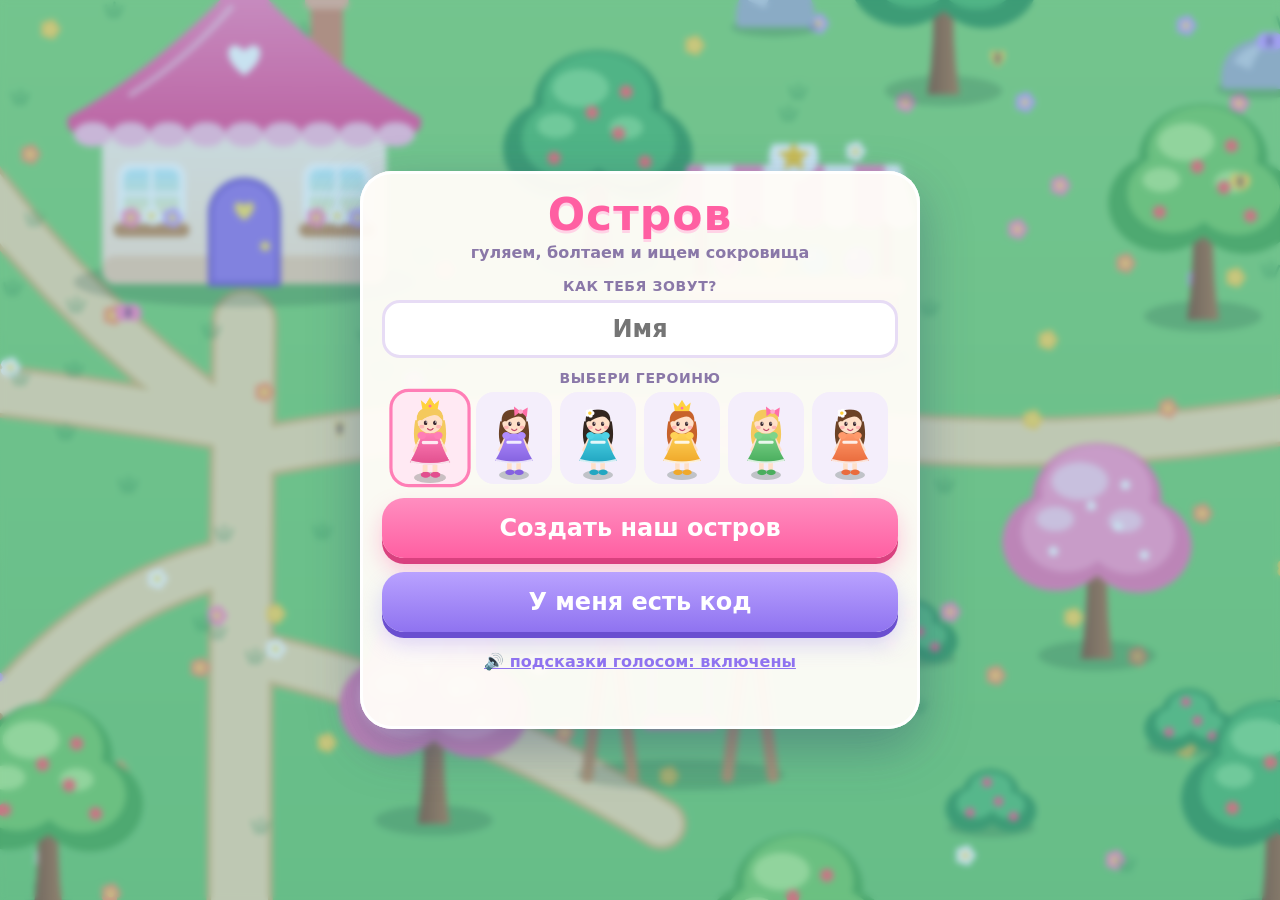
==== index.html @ de524cfa "Add files via upload" ====
<!DOCTYPE html>
<html lang="ru">
<head>
<meta charset="utf-8">
<title>Остров</title>
<meta name="viewport" content="width=device-width, initial-scale=1, maximum-scale=1, user-scalable=no, viewport-fit=cover">
<meta name="theme-color" content="#49bfe6">
<meta name="mobile-web-app-capable" content="yes">
<meta name="apple-mobile-web-app-capable" content="yes">
<meta name="apple-mobile-web-app-title" content="Остров">
<link rel="manifest" href="manifest.json">
<link rel="icon" href="icon.svg" type="image/svg+xml">
<link rel="apple-touch-icon" href="icon-192.png">
<style>
  * { box-sizing: border-box; -webkit-tap-highlight-color: transparent; }
  html, body { margin: 0; height: 100%; overflow: hidden; background: #49bfe6; }
  body {
    font-family: ui-rounded, "SF Pro Rounded", "Nunito", "Segoe UI", system-ui, -apple-system, Roboto, sans-serif;
    color: #4a3560; user-select: none; -webkit-user-select: none; touch-action: none;
    overscroll-behavior: none;
  }
  canvas#game { position: fixed; inset: 0; width: 100%; height: 100%; display: block; touch-action: none; }
  button { font: inherit; color: inherit; border: 0; cursor: pointer; }
  .hidden { display: none !important; }

  /* ---------- вход ---------- */
  #lobby {
    position: fixed; inset: 0; display: flex; align-items: center; justify-content: center;
    padding: 12px; background: rgba(60, 150, 200, .28); backdrop-filter: blur(3px); -webkit-backdrop-filter: blur(3px);
    overflow: auto; touch-action: pan-y;
  }
  .card {
    width: min(560px, 100%); background: rgba(255, 252, 248, .96); border-radius: 32px;
    padding: 22px 22px 20px; box-shadow: 0 18px 50px rgba(40, 60, 110, .35), inset 0 0 0 3px #fff;
    text-align: center; margin: auto;
  }
  .card h1 { margin: 0; font-size: 44px; line-height: 1; font-weight: 900; color: #ff5fa2; letter-spacing: 1px;
    text-shadow: 0 3px 0 #ffd3e6; }
  .card .sub { margin: 6px 0 16px; font-size: 16px; font-weight: 700; color: #8a78a8; }
  .lbl { font-size: 14px; font-weight: 800; color: #8a78a8; margin: 12px 0 6px; text-transform: uppercase; letter-spacing: .6px; }
  input.txt {
    width: 100%; font: inherit; font-size: 24px; font-weight: 800; text-align: center; color: #4a3560;
    padding: 12px 14px; border-radius: 18px; border: 3px solid #e7dcf5; background: #fff; outline: none;
    user-select: text; -webkit-user-select: text;
  }
  input.txt:focus { border-color: #ff9cc7; }
  #looks { display: flex; gap: 8px; justify-content: center; flex-wrap: wrap; }
  #looks button {
    width: 76px; height: 92px; padding: 0; border-radius: 18px; background: #f4eefb; border: 3px solid transparent;
    transition: transform .12s;
  }
  #looks button.on { border-color: #ff7eb6; background: #ffe9f3; transform: scale(1.07); }
  #looks canvas { width: 70px; height: 86px; display: block; }
  .big {
    display: block; width: 100%; margin-top: 14px; padding: 16px 18px; border-radius: 22px;
    font-size: 24px; font-weight: 900; color: #fff; background: linear-gradient(#ff8ec0, #ff5fa2);
    box-shadow: 0 6px 0 #d9417f, 0 12px 22px rgba(255, 95, 162, .35);
  }
  .big:active { transform: translateY(4px); box-shadow: 0 2px 0 #d9417f; }
  .big.alt { background: linear-gradient(#b9a2ff, #8f73f0); box-shadow: 0 6px 0 #6a4fd0, 0 12px 22px rgba(143, 115, 240, .3); }
  .big.alt:active { box-shadow: 0 2px 0 #6a4fd0; }
  .big[disabled] { opacity: .55; }
  .link { background: none; margin-top: 14px; font-size: 16px; font-weight: 800; color: #8f73f0; text-decoration: underline; padding: 6px; }
  #err { min-height: 22px; margin-top: 10px; font-size: 16px; font-weight: 800; color: #e2447a; }
  .codebig { font-size: 30px; font-weight: 900; letter-spacing: 4px; color: #4a3560; }

  /* ---------- игра ---------- */
  #hud { position: fixed; inset: 0; pointer-events: none; }
  #hud > * { pointer-events: auto; }
  #tl { position: absolute; top: calc(12px + env(safe-area-inset-top)); left: calc(12px + env(safe-area-inset-left)); display: flex; gap: 10px; pointer-events: none !important; }
  #tl > * { pointer-events: auto; }
  .chip {
    display: flex; align-items: center; gap: 8px; height: 56px; padding: 0 18px;
    border-radius: 28px; background: rgba(255, 252, 248, .93); font-weight: 900; font-size: 24px;
    box-shadow: 0 6px 16px rgba(40, 60, 110, .25), inset 0 0 0 3px #fff; white-space: nowrap;
  }
  #stars { color: #e59a00; }
  #stars.pop { animation: pop .35s; }
  @keyframes pop { 40% { transform: scale(1.25); } }
  #radar { font-size: 19px; color: #fff; box-shadow: 0 6px 16px rgba(40, 60, 110, .25); transition: background .3s; }
  #radar.r0 { background: #6fa8e8; } #radar.r1 { background: #58c0b0; } #radar.r2 { background: #f0b02b; }
  #radar.r3 { background: #f2702f; animation: pulse .7s infinite; } #radar.r4 { background: #e2305f; animation: pulse .35s infinite; }
  @keyframes pulse { 50% { transform: scale(1.09); } }
  .round {
    position: absolute; width: 72px; height: 72px; border-radius: 50%; font-size: 34px; line-height: 1;
    background: rgba(255, 252, 248, .95); box-shadow: 0 6px 16px rgba(40, 60, 110, .28), inset 0 0 0 3px #fff;
    display: flex; align-items: center; justify-content: center;
  }
  .round:active { transform: scale(.93); }
  .round.sm { width: 54px; height: 54px; font-size: 24px; margin-right: 9px; }
  #mic { top: calc(12px + env(safe-area-inset-top)); right: calc(12px + env(safe-area-inset-right)); }
  #mic.off { background: #ffd9df; }
  #mic.off::after { content: ""; position: absolute; width: 60px; height: 6px; border-radius: 3px; background: #e2447a; transform: rotate(-45deg); }
  #mic.talk { box-shadow: 0 0 0 6px rgba(120, 220, 140, .75), 0 6px 16px rgba(40, 60, 110, .28); }
  #exit { top: calc(96px + env(safe-area-inset-top)); right: calc(12px + env(safe-area-inset-right)); }
  #codebtn { top: calc(160px + env(safe-area-inset-top)); right: calc(12px + env(safe-area-inset-right)); }
  #emotes { position: absolute; left: 50%; bottom: calc(14px + env(safe-area-inset-bottom)); transform: translateX(-50%); display: flex; gap: 10px; }
  #emotes button { position: static; width: 66px; height: 66px; font-size: 32px; }
  #dig {
    position: absolute; left: 50%; bottom: calc(96px + env(safe-area-inset-bottom)); transform: translateX(-50%);
    padding: 16px 34px; border-radius: 40px; font-size: 30px; font-weight: 900; color: #fff; white-space: nowrap;
    background: linear-gradient(#ffcf4a, #f59a12); box-shadow: 0 7px 0 #c97200, 0 14px 26px rgba(200, 120, 0, .4);
    animation: digp .6s infinite;
  }
  @keyframes digp { 50% { transform: translateX(-50%) scale(1.08); } }
  #toast {
    position: absolute; left: 50%; top: calc(84px + env(safe-area-inset-top)); transform: translateX(-50%);
    max-width: 92%; padding: 12px 20px; border-radius: 20px; background: rgba(74, 53, 96, .92); color: #fff;
    font-size: 19px; font-weight: 800; text-align: center; pointer-events: none !important; transition: opacity .3s;
  }
  #toast.hide { opacity: 0; }
  #decor { top: calc(224px + env(safe-area-inset-top)); right: calc(12px + env(safe-area-inset-right)); }
  #decor.on { background: #ffe36b; }
  #shopbtn {
    position: absolute; left: 50%; bottom: calc(96px + env(safe-area-inset-bottom)); transform: translateX(-50%);
    padding: 16px 34px; border-radius: 40px; font-size: 28px; font-weight: 900; color: #fff; white-space: nowrap;
    background: linear-gradient(#ff8ec0, #ff5fa2); box-shadow: 0 7px 0 #d9417f, 0 14px 26px rgba(255, 95, 162, .4);
  }
  #tray {
    position: absolute; left: 50%; bottom: calc(10px + env(safe-area-inset-bottom)); transform: translateX(-50%);
    max-width: calc(100% - 20px); display: flex; gap: 8px; padding: 8px; border-radius: 26px; overflow-x: auto; touch-action: pan-x;
    background: rgba(255, 252, 248, .95); box-shadow: 0 6px 16px rgba(40, 60, 110, .28), inset 0 0 0 3px #fff;
  }
  #tray .hint { padding: 16px 14px; font-size: 18px; font-weight: 800; color: #8a78a8; white-space: nowrap; }
  .it { position: relative; flex: 0 0 auto; width: 84px; height: 84px; padding: 0; border-radius: 18px; background: #f4eefb; border: 3px solid transparent; }
  .it.on { border-color: #ff7eb6; background: #ffe9f3; }
  .it canvas { width: 76px; height: 76px; display: block; margin: 1px auto; }
  .it b { position: absolute; right: -4px; top: -4px; min-width: 26px; height: 26px; border-radius: 13px; background: #ff5fa2; color: #fff; font-size: 15px; line-height: 26px; }
  #shopgrid { display: grid; grid-template-columns: repeat(4, 1fr); gap: 10px; margin-top: 12px; max-height: 46vh; overflow-y: auto; touch-action: pan-y; padding: 4px; }
  #shopgrid button { position: relative; padding: 6px 4px 8px; border-radius: 18px; background: #f4eefb; font-weight: 900; font-size: 17px; color: #e59a00; }
  #shopgrid button canvas { width: 100%; aspect-ratio: 1; display: block; }
  #shopgrid button.poor { opacity: .5; }
  #shopgrid button.on { background: #ffe9f3; box-shadow: inset 0 0 0 3px #ff7eb6; opacity: 1; }
  #shopgrid button i { position: absolute; left: 6px; top: 4px; font-style: normal; font-size: 13px; color: #8a78a8; }
  #shopgrid button:active:not([disabled]) { transform: scale(.94); background: #ffe9f3; }
  .modalbg { position: fixed; inset: 0; background: rgba(40, 40, 80, .45); display: flex; align-items: center; justify-content: center; padding: 14px; overflow: auto; touch-action: pan-y; }
  #albumgrid { display: grid; grid-template-columns: repeat(4, 1fr); gap: 10px; margin-top: 12px; }
  #albumgrid div { aspect-ratio: 1; border-radius: 18px; background: #f4eefb; display: flex; flex-direction: column; align-items: center; justify-content: center; font-size: 38px; line-height: 1.1; }
  #albumgrid div small { font-size: 11px; font-weight: 800; color: #8a78a8; margin-top: 2px; }
  #albumgrid div.no { color: #cdbfe2; font-weight: 900; }
  #albumgrid div.yes { background: #fff3c4; box-shadow: inset 0 0 0 3px #ffd257; }
  @media (max-height: 520px) {
    .card { padding: 14px 18px; } .card h1 { font-size: 32px; } .card .sub { margin-bottom: 8px; }
    #looks button { width: 62px; height: 76px; } #looks canvas { width: 56px; height: 70px; }
    .big { padding: 12px; margin-top: 10px; font-size: 21px; }
    #albumgrid, #shopgrid { grid-template-columns: repeat(6, 1fr); } #albumgrid div { font-size: 28px; }
  }
  @media (max-width: 520px) { #emotes button { width: 56px; height: 56px; font-size: 27px; } #emotes { gap: 7px; } .chip { height: 50px; padding: 0 14px; font-size: 21px; } #radar { font-size: 16px; } }
</style>
</head>
<body>
<canvas id="game"></canvas>

<div id="lobby">
  <div class="card">
    <h1>Остров</h1>
    <div class="sub">гуляем, болтаем и ищем сокровища</div>

    <div class="lbl">Как тебя зовут?</div>
    <input id="name" class="txt" maxlength="14" autocomplete="off" placeholder="Имя">

    <div class="lbl">Выбери героиню</div>
    <div id="looks"></div>

    <div id="saved" class="hidden">
      <button id="play" class="big">▶ Играть</button>
      <div class="sub" style="margin:12px 0 0">наш остров: <span id="savedcode" class="codebig"></span></div>
      <button id="other" class="link">другой остров</button>
    </div>

    <div id="fresh">
      <button id="create" class="big">Создать наш остров</button>
      <button id="havecode" class="big alt">У меня есть код</button>
    </div>

    <div id="join" class="hidden">
      <div class="lbl">Код острова — 6 цифр</div>
      <input id="code" class="txt" inputmode="numeric" pattern="[0-9]*" maxlength="7" autocomplete="off" placeholder="000 000">
      <button id="enter" class="big alt">Войти на остров</button>
      <button id="back" class="link">назад</button>
    </div>

    <button id="demo" class="big alt hidden">Посмотреть без сервера</button>
    <button id="voicebtn" class="link"></button>
    <div id="err"></div>
  </div>
</div>

<div id="hud" class="hidden">
  <div id="tl">
    <button id="stars" class="chip">⭐ <span id="starn">0</span></button>
    <div id="radar" class="chip hidden"><span>🧭</span><span id="radartx"></span></div>
  </div>
  <button id="mic" class="round" aria-label="Микрофон">🎤</button>
  <button id="exit" class="round sm" aria-label="Выйти">🚪</button>
  <button id="codebtn" class="round sm" aria-label="Код острова">🔑</button>
  <button id="decor" class="round sm hidden" aria-label="Обставить домик">🛋</button>
  <button id="dig" class="hidden">⛏ Копать!</button>
  <button id="shopbtn" class="hidden">🛍 Лавка</button>
  <div id="tray" class="hidden"></div>
  <div id="emotes"></div>
  <div id="toast" class="hide"></div>
</div>

<div id="modal" class="modalbg hidden">
  <div class="card">
    <div class="lbl" style="margin-top:0">Код нашего острова</div>
    <div id="modalcode" class="codebig" style="font-size:44px"></div>
    <div class="sub" style="margin:10px 0 0">Скажи его подруге или отправь ссылку её родителям</div>
    <button id="share" class="big">Отправить ссылку</button>
    <button id="closemodal" class="link">закрыть</button>
  </div>
</div>

<div id="shop" class="modalbg hidden">
  <div class="card">
    <div class="lbl" style="margin-top:0">Лавка · у нас <span id="shopbal"></span> ⭐</div>
    <div id="shopgrid"></div>
    <button id="buy" class="big" disabled>Выбери вещь</button>
    <button id="closeshop" class="link">закрыть</button>
  </div>
</div>

<div id="album" class="modalbg hidden">
  <div class="card">
    <div class="lbl" style="margin-top:0">Наши сокровища</div>
    <div id="albumn" class="codebig"></div>
    <div id="albumgrid"></div>
    <button id="closealbum" class="big alt">Закрыть</button>
  </div>
</div>

<script>
'use strict';
/* =====================================================================
   МИР: остров, горы, тайная бухта и пещера. Здесь только расчёты, без рисования.
   ===================================================================== */
var W = 5200, H = 3900, CX = 2600, CY = 1900, RX = 2350, RY = 1600, WALK = 0.955;
function rng(seed) { return function () { seed |= 0; seed = seed + 0x6D2B79F5 | 0; var t = Math.imul(seed ^ seed >>> 15, 1 | seed); t = t + Math.imul(t ^ t >>> 7, 61 | t) ^ t; return ((t ^ t >>> 14) >>> 0) / 4294967296; }; }
function islR(a) { return 1 + 0.05 * Math.sin(3 * a + 0.5) + 0.04 * Math.sin(5 * a + 2.1) + 0.025 * Math.sin(7 * a + 4.0) + 0.02 * Math.sin(11 * a + 1.0); }
/* 0 — в центре острова, 1 — у самой воды, больше 1 — море */
function isl(x, y) { var dx = (x - CX) / RX, dy = (y - CY) / RY; return Math.sqrt(dx * dx + dy * dy) / islR(Math.atan2(dy, dx)); }
function grassM(a) { return 0.9 - 0.17 * Math.exp(-a * a / 0.5); } /* на востоке широкий пляж */
function inGrass(x, y) { var dx = (x - CX) / RX, dy = (y - CY) / RY, a = Math.atan2(dy, dx); return Math.sqrt(dx * dx + dy * dy) < islR(a) * grassM(a); }
/* горная гряда поперёк острова: через неё не пройти, только сквозь пещеру */
var BAND = 220;
function bandC(x) { return 980 + 40 * Math.sin(x / 420); }
function inBand(x, y) { return Math.abs(y - bandC(x)) < BAND; }
var SAND_BOTTOM = CY + RY * islR(Math.PI / 2);
var PIER = { x0: 2550, x1: 2650, y0: CY + RY * islR(Math.PI / 2) * WALK - 60, y1: SAND_BOTTOM + 220 };
function inPier(x, y) { return x > PIER.x0 && x < PIER.x1 && y > PIER.y0 && y < PIER.y1; }

var HOUSE = { x: 2600, y: 2050 }, SHOP = { x: 3180, y: 2130 }, SWING = { x: 3060, y: 2570 }, POND = { x: 2040, y: 2450, rx: 170, ry: 105 }, BENCH = { x: 2290, y: 2570 };
var CLEAR = { x: 1150, y: 2100, r: 190 };
var MOUTH = { x: 2050, y: bandC(2050) + BAND };          /* вход в пещеру с юга */
var HOLE = { x: 3150, y: bandC(3150) - BAND - 80 };      /* лаз в тайной бухте */
var WRECK = { x: 2380, y: 318 };
var CHESTS = [
  { id: 0, m: 0, x: 1150, y: 2060 }, { id: 1, m: 0, x: 2620, y: 470 }, { id: 2, m: 0, x: 3700, y: 640 },
  { id: 3, m: 1, x: 700, y: 1010 }, { id: 4, m: 1, x: 2290, y: 1540 }, { id: 5, m: 1, x: 1420, y: 510 }
];
function quad(p) {
  var out = [[p[0], p[1]]], x0 = p[0], y0 = p[1];
  for (var k = 2; k < p.length; k += 4) {
    for (var i = 1; i <= 16; i++) { var t = i / 16, u = 1 - t; out.push([u * u * x0 + 2 * u * t * p[k] + t * t * p[k + 2], u * u * y0 + 2 * u * t * p[k + 1] + t * t * p[k + 3]]); }
    x0 = p[k + 2]; y0 = p[k + 3];
  }
  return out;
}
var TRAILS = [
  { w: 60, p: quad([2600, 2090, 2590, 2800, 2600, PIER.y0 + 30]) },
  { w: 46, p: quad([2600, 2230, 2900, 2170, 3170, 2210]) },
  { w: 44, p: quad([2600, 2340, 2400, 2380, 2270, 2610]) },
  { w: 44, p: quad([2600, 2440, 2830, 2490, 3040, 2620]) },
  { w: 46, p: quad([2590, 2200, 1900, 2080, 1330, 2150]) },
  { w: 46, p: quad([2560, 2180, 2120, 1850, 2052, MOUTH.y + 60]) },
  { w: 44, p: quad([3260, 2210, 3800, 2260, 4350, 1960]) },
  { w: 40, p: quad([3150, HOLE.y - 60, 2950, 430, 2660, 500]) }
];
function nearTrail(x, y, d) {
  for (var i = 0; i < TRAILS.length; i++) { var p = TRAILS[i].p; for (var k = 0; k < p.length; k++) { var dx = p[k][0] - x, dy = p[k][1] - y; if (dx * dx + dy * dy < d * d) return true; } }
  return false;
}
function d2(x, y, a, b) { return (x - a) * (x - a) + (y - b) * (y - b); }
function landmark(x, y) {
  if (Math.abs(x - HOUSE.x) < 270 && y > HOUSE.y - 340 && y < HOUSE.y + 270) return true;
  if (d2(x, y, SHOP.x, SHOP.y - 60) < 210 * 210 || d2(x, y, SWING.x, SWING.y - 60) < 200 * 200) return true;
  var px = (x - POND.x) / (POND.rx + 90), py = (y - POND.y) / (POND.ry + 90); if (px * px + py * py < 1) return true;
  if (d2(x, y, BENCH.x, BENCH.y) < 120 * 120 || d2(x, y, CLEAR.x, CLEAR.y) < CLEAR.r * CLEAR.r) return true;
  if (d2(x, y, MOUTH.x, MOUTH.y + 90) < 280 * 280 || d2(x, y, HOLE.x, HOLE.y) < 210 * 210 || d2(x, y, WRECK.x, WRECK.y) < 280 * 280) return true;
  for (var i = 0; i < 3; i++) if (d2(x, y, CHESTS[i].x, CHESTS[i].y) < 130 * 130) return true;
  if (Math.abs(y - bandC(x)) < BAND + 50) return true;
  return nearTrail(x, y, 100);
}
/* деревья: 0,1 — зелёные, 2 — цветущее, 3 — ёлка, 4 — пальма */
var TREES = [], BUSHES = [], ROCKS = [], DECOR = [];
(function () {
  var R = rng(11), occ = [], n, x, y, c;
  function free(x, y, sp) { for (var i = 0; i < occ.length; i++) if (d2(x, y, occ[i][0], occ[i][1]) < sp * sp) return false; return true; }
  function put(arr, x, y, t) { x = Math.round(x); y = Math.round(y); arr.push([x, y, t]); occ.push([x, y]); }
  for (n = 0, c = 0; n < 1400 && c < 85; n++) { // лес на западе
    x = 420 + R() * 1650; y = 1250 + R() * 1750;
    var ex = (x - 1250) / 820, ey = (y - 2100) / 900;
    if (ex * ex + ey * ey < 1 && inGrass(x, y) && isl(x, y) < 0.86 && !landmark(x, y) && free(x, y, 140)) { put(TREES, x, y, R() < 0.55 ? 3 : (R() < 0.5 ? 0 : 1)); c++; }
  }
  for (n = 0, c = 0; n < 900 && c < 34; n++) { // луга
    x = 300 + R() * 4600; y = 1260 + R() * 2100;
    if (inGrass(x, y) && isl(x, y) < 0.86 && !landmark(x, y) && free(x, y, 330)) { put(TREES, x, y, R() < 0.3 ? 2 : (R() < 0.5 ? 0 : 1)); c++; }
  }
  for (n = 0, c = 0; n < 500 && c < 11; n++) { // тайная бухта
    x = 800 + R() * 3600; y = 300 + R() * 440;
    if (inGrass(x, y) && isl(x, y) < 0.84 && !landmark(x, y) && free(x, y, 240)) { put(TREES, x, y, R() < 0.5 ? 2 : 4); c++; }
  }
  for (n = 0, c = 0; n < 1500 && c < 22; n++) { // пальмы на песке
    x = 200 + R() * 4800; y = 250 + R() * 3200;
    if (!inGrass(x, y) && isl(x, y) < 0.9 && isl(x, y) > 0.74 && !landmark(x, y) && Math.abs(x - 2600) > 200 && free(x, y, 200)) { put(TREES, x, y, 4); c++; }
  }
  for (n = 0, c = 0; n < 900 && c < 34; n++) {
    x = 300 + R() * 4600; y = 300 + R() * 3000;
    if (inGrass(x, y) && isl(x, y) < 0.87 && !landmark(x, y) && free(x, y, 120)) { put(BUSHES, x, y, 0); c++; }
  }
  for (n = 0, c = 0; n < 900 && c < 24; n++) {
    x = 300 + R() * 4600; y = n % 2 ? bandC(x) + (R() < 0.5 ? -1 : 1) * (BAND + 60 + R() * 110) : 300 + R() * 3000;
    if (isl(x, y) < 0.9 && !landmark(x, y) && free(x, y, 130)) { put(ROCKS, x, y, 0); c++; }
  }
  // мелочи без столкновений: 0–4 цветы, 5 травинки, 6 гриб, 7 ракушка
  for (n = 0; n < 1500; n++) {
    x = 200 + R() * 4800; y = 230 + R() * 3250;
    if (inBand(x, y) || isl(x, y) > 0.985) continue;
    var px = (x - POND.x) / (POND.rx + 22), py = (y - POND.y) / (POND.ry + 22); if (px * px + py * py < 1) continue;
    if (inGrass(x, y)) {
      if (isl(x, y) > 0.88) continue;
      var fx = (x - 1250) / 820, fy = (y - 2100) / 900, forest = fx * fx + fy * fy < 1;
      DECOR.push([Math.round(x), Math.round(y), forest && R() < 0.4 ? 6 : (R() < 0.35 ? 5 : Math.floor(R() * 5))]);
    } else if (R() < 0.45) DECOR.push([Math.round(x), Math.round(y), 7]);
  }
})();

function ellCol(x, y, rx, ry) { return { x: x, y: y, rx: rx, ry: ry }; }
var COL0 = [
  ellCol(HOUSE.x, HOUSE.y - 50, 160, 78), ellCol(SHOP.x, SHOP.y - 28, 104, 46), ellCol(SWING.x, SWING.y - 12, 96, 30),
  ellCol(POND.x, POND.y, POND.rx + 14, POND.ry + 12), ellCol(BENCH.x, BENCH.y - 10, 52, 22), ellCol(WRECK.x, WRECK.y - 10, 170, 56)
];
TREES.forEach(function (t) { COL0.push(ellCol(t[0], t[1] - 8, 30, 20)); });
BUSHES.forEach(function (b) { COL0.push(ellCol(b[0], b[1] - 8, 34, 20)); });
ROCKS.forEach(function (r) { COL0.push(ellCol(r[0], r[1] - 8, 34, 20)); });

/* пещера */
var CW = 3000, CH = 2000, TR = 64;
var ROOMS = [[600, 1700, 175], [1100, 1450, 205], [700, 1050, 150], [1650, 1150, 230], [2260, 1520, 160], [2150, 750, 190], [1440, 540, 155], [2600, 380, 165]];
var TUN = [[0, 1], [1, 2], [1, 3], [3, 4], [3, 5], [5, 6], [5, 7]];
var LAKE = { x: 1650, y: 1150, rx: 96, ry: 62 };
var EXIT_S = { x: 600, y: 1838 }, EXIT_N = { x: 2600, y: 252 };
var COL1 = [ellCol(LAKE.x, LAKE.y, LAKE.rx + 12, LAKE.ry + 10)];
CHESTS.forEach(function (c) { (c.m ? COL1 : COL0).push(ellCol(c.x, c.y - 8, 40, 22)); });

function pushOut(col, p) {
  for (var i = 0; i < col.length; i++) {
    var c = col[i], dx = (p.x - c.x) / c.rx, dy = (p.y - c.y) / c.ry, d = dx * dx + dy * dy;
    if (d < 1) { var k = Math.sqrt(d) || 0.001; p.x = c.x + dx / k * c.rx; p.y = c.y + dy / k * c.ry; }
  }
}
function toShore(p) { var ax = (p.x - CX) / RX, ay = (p.y - CY) / RY, a = Math.atan2(ay, ax), r = islR(a) * (WALK - 0.004); p.x = CX + Math.cos(a) * r * RX; p.y = CY + Math.sin(a) * r * RY; }
/* подвинуть точку туда, где можно стоять (остров) */
function fix0(p) {
  pushOut(COL0, p);
  if (inPier(p.x, p.y)) return p;
  var out = isl(p.x, p.y) >= WALK;
  if (out && p.y > PIER.y0 && Math.abs(p.x - 2600) < 120) {
    p.x = Math.max(PIER.x0 + 4, Math.min(PIER.x1 - 4, p.x)); p.y = Math.max(PIER.y0 + 4, Math.min(PIER.y1 - 4, p.y)); return p;
  }
  if (out) toShore(p);
  if (inBand(p.x, p.y)) { var c = bandC(p.x); p.y = p.y < c ? c - BAND - 1 : c + BAND + 1; if (isl(p.x, p.y) >= WALK) toShore(p); }
  return p;
}
/* то же для пещеры: залы-круги и коридоры между ними */
function fix1(p) {
  pushOut(COL1, p);
  var bx = 0, by = 0, bd = 1e9, i, dx, dy, d;
  for (i = 0; i < ROOMS.length; i++) {
    var r = ROOMS[i]; dx = p.x - r[0]; dy = p.y - r[1]; d = Math.sqrt(dx * dx + dy * dy);
    if (d <= r[2]) return p;
    if (d - r[2] < bd) { bd = d - r[2]; bx = r[0] + dx / d * (r[2] - 1); by = r[1] + dy / d * (r[2] - 1); }
  }
  for (i = 0; i < TUN.length; i++) {
    var a = ROOMS[TUN[i][0]], b = ROOMS[TUN[i][1]], vx = b[0] - a[0], vy = b[1] - a[1];
    var t = Math.max(0, Math.min(1, ((p.x - a[0]) * vx + (p.y - a[1]) * vy) / (vx * vx + vy * vy))), qx = a[0] + vx * t, qy = a[1] + vy * t;
    dx = p.x - qx; dy = p.y - qy; d = Math.sqrt(dx * dx + dy * dy);
    if (d <= TR) return p;
    if (d - TR < bd) { bd = d - TR; bx = qx + dx / d * (TR - 1); by = qy + dy / d * (TR - 1); }
  }
  p.x = bx; p.y = by; return p;
}
/* домик внутри и мебель: название, цена в звёздах, вид (floor — на пол, wall — на стену, rug — ковёр), ширина и высота */
var HW = 1700, HH = 1150, HWALL = 330, HDOOR = { x: 850, y: 1085 };
var CAT = [
  { n: 'Коврик', p: 8, t: 'rug', w: 230, h: 130 }, { n: 'Цветок', p: 8, t: 'floor', w: 80, h: 130 }, { n: 'Стул', p: 12, t: 'floor', w: 80, h: 120 },
  { n: 'Столик', p: 18, t: 'floor', w: 150, h: 130 }, { n: 'Лампа', p: 15, t: 'floor', w: 80, h: 210 }, { n: 'Кресло', p: 25, t: 'floor', w: 150, h: 140 },
  { n: 'Кровать', p: 40, t: 'floor', w: 260, h: 170 }, { n: 'Диван', p: 45, t: 'floor', w: 280, h: 150 }, { n: 'Книжный шкаф', p: 35, t: 'floor', w: 170, h: 260 },
  { n: 'Картина', p: 15, t: 'wall', w: 150, h: 120 }, { n: 'Часы', p: 12, t: 'wall', w: 90, h: 90 }, { n: 'Мишка', p: 20, t: 'floor', w: 90, h: 110 },
  { n: 'Аквариум', p: 50, t: 'floor', w: 190, h: 190 }, { n: 'Пианино', p: 70, t: 'floor', w: 220, h: 190 }, { n: 'Ёлка', p: 30, t: 'floor', w: 170, h: 260 },
  { n: 'Большой ковёр', p: 20, t: 'rug', w: 380, h: 220 }
];
var COL2 = [];
function fix2(p) { pushOut(COL2, p); p.x = Math.max(110, Math.min(HW - 110, p.x)); p.y = Math.max(HWALL + 40, Math.min(HH - 70, p.y)); return p; }
/* куда можно поставить вещь */
function placeFix(i, p) {
  var c = CAT[i];
  p.x = Math.round(Math.max(60 + c.w / 2, Math.min(HW - 60 - c.w / 2, p.x)));
  if (c.t === 'wall') { p.y = HWALL - 70; return p; }
  p.y = Math.round(Math.max(HWALL + (c.t === 'rug' ? c.h / 2 + 10 : 50), Math.min(HH - 90 - (c.t === 'rug' ? c.h / 2 : 0), p.y)));
  if (c.t !== 'rug' && Math.abs(p.x - HDOOR.x) < 90 + c.w / 2 && p.y > HH - 200) p.y = HH - 200;
  return p;
}
function fixM(m, p) { return m === 1 ? fix1(p) : m === 2 ? fix2(p) : fix0(p); }
/* годится ли точка для звёздочки или клада */
function spawnOk(m, x, y) {
  var i, c, dx, dy;
  if (m === 0) {
    var pier = inPier(x, y) && x > PIER.x0 + 25 && x < PIER.x1 - 25 && y < PIER.y1 - 30 && y > SAND_BOTTOM;
    if (!pier && (isl(x, y) > 0.9 || Math.abs(y - bandC(x)) < BAND + 70)) return false;
    if (d2(x, y, MOUTH.x, MOUTH.y + 40) < 170 * 170 || d2(x, y, HOLE.x, HOLE.y) < 170 * 170) return false;
    for (i = 0; i < COL0.length; i++) { c = COL0[i]; dx = (x - c.x) / (c.rx + 45); dy = (y - c.y) / (c.ry + 45); if (dx * dx + dy * dy < 1) return false; }
    return true;
  }
  if (d2(x, y, EXIT_S.x, EXIT_S.y) < 140 * 140 || d2(x, y, EXIT_N.x, EXIT_N.y) < 140 * 140) return false;
  for (i = 0; i < COL1.length; i++) { c = COL1[i]; dx = (x - c.x) / (c.rx + 40); dy = (y - c.y) / (c.ry + 40); if (dx * dx + dy * dy < 1) return false; }
  for (i = 0; i < ROOMS.length; i++) if (d2(x, y, ROOMS[i][0], ROOMS[i][1]) < (ROOMS[i][2] - 50) * (ROOMS[i][2] - 50)) return true;
  var q = fix1({ x: x, y: y }); if (q.x !== x || q.y !== y) return false;
  var q2 = { x: x + 26, y: y }, q3 = { x: x - 26, y: y }, q4 = { x: x, y: y + 26 }, q5 = { x: x, y: y - 26 };
  return fix1(q2).x === x + 26 && fix1(q3).x === x - 26 && fix1(q4).y === y + 26 && fix1(q5).y === y - 26;
}
/* ===== конец описания мира ===== */

var LOOKS = [
  { dress: '#ff7eb6', dress2: '#e2508f', hair: '#f4c95d', acc: 'crown' },
  { dress: '#b08cff', dress2: '#8563e0', hair: '#6b4226', acc: 'bow' },
  { dress: '#4fd3e6', dress2: '#22a7c2', hair: '#33261f', acc: 'flower' },
  { dress: '#ffd257', dress2: '#f0a92b', hair: '#c7622b', acc: 'crown' },
  { dress: '#7ed48a', dress2: '#4aae5e', hair: '#f4c95d', acc: 'bow' },
  { dress: '#ff9a6b', dress2: '#ea6c3d', hair: '#6b4226', acc: 'flower' }
];
var EMOTES = ['❤️', '👋', '😂', '👍', '🌟'];
var ALBUM = [['👑', 'Корона'], ['💍', 'Кольцо'], ['💎', 'Алмаз'], ['🗝️', 'Ключ'], ['🏺', 'Ваза'], ['📿', 'Бусы'], ['🐚', 'Ракушка'], ['🔱', 'Трезубец'], ['🪙', 'Монета'], ['🧭', 'Компас'], ['🏆', 'Кубок'], ['🦄', 'Единорог']];
var SPEED = 400;

/* =====================================================================
   МЕЛОЧИ
   ===================================================================== */
function $(id) { return document.getElementById(id); }
function rr(c, x, y, w, h, r) { c.beginPath(); c.moveTo(x + r, y); c.arcTo(x + w, y, x + w, y + h, r); c.arcTo(x + w, y + h, x, y + h, r); c.arcTo(x, y + h, x, y, r); c.arcTo(x, y, x + w, y, r); c.closePath(); }
function ell(c, x, y, rx, ry) { c.beginPath(); c.ellipse(x, y, rx, ry, 0, 0, Math.PI * 2); }
function fmtCode(s) { s = String(s || ''); return s.slice(0, 3) + ' ' + s.slice(3); }

var store = { id: '', name: '', look: 0, room: '' };
try { var sv = JSON.parse(localStorage.getItem('ostrov.v1') || 'null'); if (sv) store = sv; } catch (e) { /* хранилище недоступно */ }
if (!/^[a-z0-9]{8,32}$/.test(store.id || '')) {
  store.id = ''; for (var i0 = 0; i0 < 16; i0++) store.id += 'abcdefghijklmnopqrstuvwxyz0123456789'[Math.floor(Math.random() * 36)];
}
function saveStore() { try { localStorage.setItem('ostrov.v1', JSON.stringify(store)); } catch (e) { /* ничего */ } }
saveStore();

/* =====================================================================
   РИСОВАНИЕ: заготовки
   ===================================================================== */
var cv = $('game'), ctx = cv.getContext('2d');
var cw = 0, ch = 0, dpr = 1, scale = 1, scaleBase = 1, cam = { x: HOUSE.x, y: HOUSE.y + 100 };
var dk = document.createElement('canvas'), dctx = dk.getContext('2d');
function resize() {
  dpr = Math.min(window.devicePixelRatio || 1, 2);
  cw = Math.round(window.innerWidth * dpr); ch = Math.round(window.innerHeight * dpr);
  cv.width = cw; cv.height = ch;
  dk.width = Math.ceil(cw / 2); dk.height = Math.ceil(ch / 2);
  scaleBase = scale = Math.max(cw / 1500, ch / 950);
}
window.addEventListener('resize', resize); resize();

function islandPath(mfn, grow) {
  var p = new Path2D();
  for (var i = 0; i <= 220; i++) {
    var a = i / 220 * Math.PI * 2 - Math.PI, r = islR(a) * mfn(a);
    var x = CX + Math.cos(a) * (r * RX + grow), y = CY + Math.sin(a) * (r * RY + grow);
    if (i) p.lineTo(x, y); else p.moveTo(x, y);
  }
  p.closePath(); return p;
}
function one() { return 1; }
var P = {
  sh2: islandPath(one, 80), sh1: islandPath(one, 38), sand: islandPath(one, 0),
  grassE: islandPath(grassM, 9), grass: islandPath(grassM, 0), band: new Path2D(), trails: []
};
(function () {
  // горная гряда, обрезанная по берегам (считаем один раз, чтобы не обрезать в каждом кадре)
  function edge(x, dir) { var lo = bandC(x), hi = lo + dir * 2200; for (var k = 0; k < 18; k++) { var mid = (lo + hi) / 2; if (isl(x, mid) < 0.985) lo = mid; else hi = mid; } return lo; }
  var top = [], bot = [], x;
  for (x = 100; x <= 5100; x += 25) {
    if (isl(x, bandC(x)) >= 0.985) continue;
    top.push([x, Math.max(bandC(x) - BAND - 30, edge(x, -1))]); bot.push([x, Math.min(bandC(x) + BAND + 30, edge(x, 1))]);
  }
  top.forEach(function (q, i) { if (i) P.band.lineTo(q[0], q[1]); else P.band.moveTo(q[0], q[1]); });
  bot.reverse().forEach(function (q) { P.band.lineTo(q[0], q[1]); });
  P.band.closePath();
  TRAILS.forEach(function (t) { var p = new Path2D(); t.p.forEach(function (q, i) { if (i) p.lineTo(q[0], q[1]); else p.moveTo(q[0], q[1]); }); P.trails.push({ w: t.w, p: p }); });
})();

function flower(g, x, y, r, col, mid) {
  g.fillStyle = col;
  for (var k = 0; k < 5; k++) { var a = k / 5 * Math.PI * 2; ell(g, x + Math.cos(a) * r, y + Math.sin(a) * r, r * 0.8, r * 0.8); g.fill(); }
  g.fillStyle = mid; ell(g, x, y, r * 0.65, r * 0.65); g.fill();
}
function starPath(g, x, y, R1, R2, rot) {
  g.beginPath();
  for (var k = 0; k < 10; k++) {
    var a = (rot || 0) - Math.PI / 2 + k * Math.PI / 5, r = k % 2 ? R2 : R1;
    if (k) g.lineTo(x + Math.cos(a) * r, y + Math.sin(a) * r); else g.moveTo(x + Math.cos(a) * r, y + Math.sin(a) * r);
  }
  g.closePath();
}
function heart(g, x, y, s, col) {
  g.fillStyle = col; g.beginPath(); g.moveTo(x, y + s * 0.9);
  g.bezierCurveTo(x - s * 1.5, y - s * 0.2, x - s * 0.7, y - s * 1.2, x, y - s * 0.4);
  g.bezierCurveTo(x + s * 0.7, y - s * 1.2, x + s * 1.5, y - s * 0.2, x, y + s * 0.9); g.fill();
}

var GS = 1.5, SPR = {};
function sprite(name, w, h, ax, ay, fn) {
  var c = document.createElement('canvas'); c.width = w * GS; c.height = h * GS;
  var g = c.getContext('2d'); g.scale(GS, GS); g.translate(ax, ay); g.lineCap = 'round'; g.lineJoin = 'round'; fn(g);
  SPR[name] = { c: c, w: w, h: h, ax: ax, ay: ay };
}
function drawSpr(name, x, y, s, c) {
  var p = SPR[name]; s = s || 1;
  (c || ctx).drawImage(p.c, x - p.ax * s, y - p.ay * s, p.w * s, p.h * s);
}
function shadow(g, rx, ry) { g.fillStyle = 'rgba(30,70,40,.22)'; ell(g, 0, -2, rx, ry); g.fill(); }

function buildSprites() {
  var crowns = [['#3f9e57', '#59bf6c', '#86dd8a'], ['#56b04f', '#7fd066', '#b3ec8c'], ['#ef7fb1', '#ff9fc8', '#ffd0e6']];
  crowns.forEach(function (cl, n) {
    sprite('tree' + n, 220, 260, 110, 244, function (g) {
      shadow(g, 62, 16);
      var tg = g.createLinearGradient(-14, 0, 14, 0); tg.addColorStop(0, '#8a5a3a'); tg.addColorStop(1, '#b07a4d');
      g.fillStyle = tg; g.beginPath(); g.moveTo(-17, 2); g.quadraticCurveTo(-9, -50, -11, -104); g.lineTo(11, -104); g.quadraticCurveTo(9, -50, 17, 2); g.closePath(); g.fill();
      g.fillStyle = cl[0]; ell(g, -42, -122, 58, 52); g.fill(); ell(g, 44, -118, 56, 50); g.fill(); ell(g, 0, -168, 68, 58); g.fill();
      g.fillStyle = cl[1]; ell(g, -32, -132, 48, 42); g.fill(); ell(g, 36, -128, 46, 40); g.fill(); ell(g, 0, -176, 58, 48); g.fill();
      g.fillStyle = cl[2]; ell(g, -18, -186, 30, 20); g.fill(); ell(g, -44, -146, 20, 13); g.fill(); ell(g, 30, -144, 18, 12); g.fill();
      g.fillStyle = n === 2 ? '#fff' : '#ff6b6b';
      [[-46, -112], [22, -138], [50, -108], [-6, -160], [30, -182]].forEach(function (p) { ell(g, p[0], p[1], n === 2 ? 5 : 7, n === 2 ? 5 : 7); g.fill(); });
    });
  });
  sprite('tree3', 200, 290, 100, 274, function (g) { // ёлка
    shadow(g, 56, 15);
    g.fillStyle = '#8a5a3a'; rr(g, -11, -44, 22, 46, 6); g.fill();
    [[84, -30, '#2f8a55'], [70, -92, '#379a5e'], [54, -150, '#42ab69'], [38, -204, '#52bd78']].forEach(function (l, i) {
      g.fillStyle = l[2]; g.beginPath(); g.moveTo(0, l[1] - 78); g.quadraticCurveTo(l[0] * 0.5, l[1] - 30, l[0], l[1]);
      g.quadraticCurveTo(0, l[1] + 16, -l[0], l[1]); g.quadraticCurveTo(-l[0] * 0.5, l[1] - 30, 0, l[1] - 78); g.fill();
      g.fillStyle = 'rgba(255,255,255,.16)'; g.beginPath(); g.moveTo(0, l[1] - 72); g.quadraticCurveTo(-l[0] * 0.5, l[1] - 30, -l[0] * 0.8, l[1] - 4); g.quadraticCurveTo(-l[0] * 0.3, l[1] - 30, 0, l[1] - 72); g.fill();
    });
  });
  sprite('tree4', 260, 300, 130, 284, function (g) { // пальма
    shadow(g, 50, 13);
    g.strokeStyle = '#b07a4d'; g.lineWidth = 22; g.beginPath(); g.moveTo(0, -2); g.quadraticCurveTo(-26, -110, 10, -208); g.stroke();
    g.strokeStyle = '#8a5a3a'; g.lineWidth = 3;
    for (var k = 0; k < 7; k++) { var t = k / 7, u = 1 - t, x = 2 * u * t * -26 + t * t * 10, y = -2 * u * u - 2 * u * t * 110 - t * t * 208; g.beginPath(); g.moveTo(x - 10, y - 12); g.lineTo(x + 10, y - 16); g.stroke(); }
    [[-104, -196, -60, -262], [-84, -150, -62, -226], [102, -208, 62, -266], [96, -156, 70, -232], [-30, -292, -14, -268], [50, -292, 30, -270]].forEach(function (l, i) {
      g.fillStyle = i % 2 ? '#4fb565' : '#3f9e57';
      g.beginPath(); g.moveTo(10, -210); g.quadraticCurveTo(l[2], l[3], l[0], l[1]); g.quadraticCurveTo(l[2] * 0.7, l[3] + 34, 10, -210); g.fill();
    });
    g.fillStyle = '#a66f42'; ell(g, 2, -206, 11, 11); g.fill(); ell(g, 20, -200, 10, 10); g.fill();
  });
  sprite('house', 400, 380, 200, 350, function (g) {
    shadow(g, 180, 26);
    g.fillStyle = '#d98c6a'; rr(g, 70, -300, 34, 70, 6); g.fill(); g.fillStyle = '#f0b497'; rr(g, 64, -306, 46, 16, 6); g.fill();
    var wg = g.createLinearGradient(0, -190, 0, 0); wg.addColorStop(0, '#fff6ea'); wg.addColorStop(1, '#ffe5cc');
    g.fillStyle = wg; rr(g, -150, -190, 300, 190, 22); g.fill();
    g.fillStyle = '#f3cfae'; rr(g, -150, -30, 300, 30, 14); g.fill();
    var rg = g.createLinearGradient(0, -320, 0, -170); rg.addColorStop(0, '#ff8ec0'); rg.addColorStop(1, '#f0589a');
    g.fillStyle = rg; g.beginPath(); g.moveTo(-186, -176); g.quadraticCurveTo(-90, -230, 0, -326); g.quadraticCurveTo(90, -230, 186, -176);
    g.quadraticCurveTo(190, -160, 172, -158); g.lineTo(-172, -158); g.quadraticCurveTo(-190, -160, -186, -176); g.closePath(); g.fill();
    g.fillStyle = '#ffc2dd';
    for (var k = -4; k <= 4; k++) { ell(g, k * 40, -158, 20, 13); g.fill(); }
    g.strokeStyle = 'rgba(255,255,255,.5)'; g.lineWidth = 5;
    g.beginPath(); g.moveTo(-120, -200); g.quadraticCurveTo(-60, -238, -14, -292); g.stroke();
    heart(g, 0, -238, 20, '#fff');
    g.fillStyle = '#9d7be8'; g.beginPath(); g.moveTo(-36, 0); g.lineTo(-36, -74); g.arc(0, -74, 36, Math.PI, 0); g.lineTo(36, 0); g.closePath(); g.fill();
    g.strokeStyle = '#7d5bd0'; g.lineWidth = 5; g.stroke();
    heart(g, 0, -78, 12, '#ffe36b'); g.fillStyle = '#ffe36b'; ell(g, 22, -40, 5, 5); g.fill();
    [-98, 98].forEach(function (x) {
      g.fillStyle = '#fff'; rr(g, x - 36, -128, 72, 66, 14); g.fill();
      var gl = g.createLinearGradient(0, -124, 0, -66); gl.addColorStop(0, '#bfeeff'); gl.addColorStop(1, '#fff2b8');
      g.fillStyle = gl; rr(g, x - 29, -121, 58, 52, 9); g.fill();
      g.strokeStyle = '#fff'; g.lineWidth = 5; g.beginPath(); g.moveTo(x, -121); g.lineTo(x, -69); g.moveTo(x - 29, -95); g.lineTo(x + 29, -95); g.stroke();
      g.fillStyle = '#c98f5a'; rr(g, x - 40, -64, 80, 14, 6); g.fill();
      flower(g, x - 22, -70, 6, '#ff8ec0', '#ffe36b'); flower(g, x, -72, 6, '#fff', '#ffe36b'); flower(g, x + 22, -70, 6, '#c9a4ff', '#ffe36b');
    });
  });
  sprite('shop', 280, 250, 140, 228, function (g) {
    shadow(g, 120, 20);
    g.fillStyle = '#a66f42'; rr(g, -104, -150, 12, 150, 5); g.fill(); rr(g, 92, -150, 12, 150, 5); g.fill();
    var cg = g.createLinearGradient(0, -78, 0, 0); cg.addColorStop(0, '#e0a56c'); cg.addColorStop(1, '#c98f5a');
    g.fillStyle = cg; rr(g, -110, -78, 220, 78, 12); g.fill();
    g.fillStyle = '#f2c48e'; rr(g, -118, -88, 236, 20, 9); g.fill();
    [['#ff7eb6', -70], ['#ffd257', -24], ['#4fd3e6', 22], ['#b08cff', 68]].forEach(function (p) { g.fillStyle = p[0]; ell(g, p[1], -104, 15, 15); g.fill(); g.fillStyle = 'rgba(255,255,255,.55)'; ell(g, p[1] - 5, -110, 5, 4); g.fill(); });
    g.save(); g.beginPath(); g.moveTo(-128, -150); g.lineTo(-112, -206); g.lineTo(112, -206); g.lineTo(128, -150); g.closePath(); g.clip();
    for (var k = 0; k < 8; k++) { g.fillStyle = k % 2 ? '#fff' : '#ff8ec0'; g.fillRect(-128 + k * 32, -210, 32, 64); }
    g.restore();
    for (k = 0; k < 8; k++) { g.fillStyle = k % 2 ? '#fff' : '#ff8ec0'; ell(g, -112 + k * 32, -150, 16, 11); g.fill(); }
    g.fillStyle = '#fff'; ell(g, 0, -214, 26, 26); g.fill(); starPath(g, 0, -214, 18, 8, 0); g.fillStyle = '#ffc928'; g.fill();
  });
  sprite('swing', 260, 240, 130, 222, function (g) {
    shadow(g, 110, 16);
    g.strokeStyle = '#c98f5a'; g.lineWidth = 13;
    g.beginPath(); g.moveTo(-98, 0); g.lineTo(-74, -196); g.moveTo(-50, 0); g.lineTo(-74, -196); g.moveTo(98, 0); g.lineTo(74, -196); g.moveTo(50, 0); g.lineTo(74, -196); g.stroke();
    g.strokeStyle = '#e0a56c'; g.lineWidth = 15; g.beginPath(); g.moveTo(-86, -196); g.lineTo(86, -196); g.stroke();
    g.strokeStyle = '#8f73f0'; g.lineWidth = 4; g.beginPath(); g.moveTo(-28, -192); g.lineTo(-30, -60); g.moveTo(28, -192); g.lineTo(30, -60); g.stroke();
    g.fillStyle = '#ff7eb6'; rr(g, -40, -64, 80, 14, 7); g.fill();
  });
  sprite('bush', 120, 90, 60, 80, function (g) {
    shadow(g, 46, 10);
    g.fillStyle = '#3f9e57'; ell(g, -20, -22, 28, 24); g.fill(); ell(g, 22, -20, 26, 22); g.fill(); ell(g, 0, -38, 30, 26); g.fill();
    g.fillStyle = '#62c474'; ell(g, -16, -28, 20, 16); g.fill(); ell(g, 18, -26, 18, 14); g.fill(); ell(g, 0, -44, 22, 16); g.fill();
    g.fillStyle = '#ff5f87'; [[-22, -18], [8, -30], [24, -14], [-4, -50]].forEach(function (p) { ell(g, p[0], p[1], 5, 5); g.fill(); });
  });
  sprite('rock', 120, 90, 60, 78, function (g) {
    shadow(g, 46, 10);
    g.fillStyle = '#a9b3c4'; g.beginPath(); g.moveTo(-40, -2); g.quadraticCurveTo(-46, -40, -14, -52); g.quadraticCurveTo(20, -64, 38, -32); g.quadraticCurveTo(48, -8, 34, -2); g.closePath(); g.fill();
    g.fillStyle = '#c9d1de'; g.beginPath(); g.moveTo(-28, -30); g.quadraticCurveTo(-18, -48, 6, -50); g.quadraticCurveTo(-6, -36, -10, -22); g.closePath(); g.fill();
  });
  sprite('bench', 150, 90, 75, 78, function (g) {
    shadow(g, 62, 10);
    g.fillStyle = '#a66f42'; rr(g, -50, -30, 10, 30, 4); g.fill(); rr(g, 40, -30, 10, 30, 4); g.fill();
    g.fillStyle = '#e0a56c'; rr(g, -60, -40, 120, 14, 6); g.fill();
    g.fillStyle = '#c98f5a'; rr(g, -56, -68, 112, 12, 6); g.fill(); rr(g, -56, -54, 112, 10, 5); g.fill();
  });
  sprite('star', 120, 120, 60, 60, function (g) {
    var gl = g.createRadialGradient(0, 0, 4, 0, 0, 56); gl.addColorStop(0, 'rgba(255,240,150,.85)'); gl.addColorStop(1, 'rgba(255,240,150,0)');
    g.fillStyle = gl; ell(g, 0, 0, 56, 56); g.fill();
    starPath(g, 0, 0, 30, 14, 0); var sg = g.createLinearGradient(0, -30, 0, 30); sg.addColorStop(0, '#fff3a0'); sg.addColorStop(1, '#ffb800');
    g.fillStyle = sg; g.fill(); g.strokeStyle = '#fff'; g.lineWidth = 4; g.stroke();
    g.fillStyle = '#7a4a00'; ell(g, -8, -2, 2.6, 3.4); g.fill(); ell(g, 8, -2, 2.6, 3.4); g.fill();
    g.strokeStyle = '#7a4a00'; g.lineWidth = 2.4; g.beginPath(); g.arc(0, 3, 6, 0.2 * Math.PI, 0.8 * Math.PI); g.stroke();
  });
  sprite('gem', 120, 120, 60, 60, function (g) { // кристалл-самоцвет в пещере
    var gl = g.createRadialGradient(0, 0, 4, 0, 0, 56); gl.addColorStop(0, 'rgba(150,240,255,.9)'); gl.addColorStop(1, 'rgba(150,240,255,0)');
    g.fillStyle = gl; ell(g, 0, 0, 56, 56); g.fill();
    g.fillStyle = '#39c6f0'; g.beginPath(); g.moveTo(0, -30); g.lineTo(24, -8); g.lineTo(0, 32); g.lineTo(-24, -8); g.closePath(); g.fill();
    g.fillStyle = '#9be9ff'; g.beginPath(); g.moveTo(0, -30); g.lineTo(-24, -8); g.lineTo(-6, -8); g.closePath(); g.fill();
    g.fillStyle = '#1b9fd0'; g.beginPath(); g.moveTo(24, -8); g.lineTo(0, 32); g.lineTo(8, -8); g.closePath(); g.fill();
    g.strokeStyle = '#fff'; g.lineWidth = 3.5; g.beginPath(); g.moveTo(0, -30); g.lineTo(24, -8); g.lineTo(0, 32); g.lineTo(-24, -8); g.closePath(); g.stroke();
  });
  [0, 1].forEach(function (v) { // горы
    sprite('mount' + v, 480, 420, 240, 400, function (g) {
      var bg = g.createLinearGradient(0, -390, 0, 0); bg.addColorStop(0, '#b3a9c4'); bg.addColorStop(1, '#8a7fa0');
      g.fillStyle = bg; g.beginPath(); g.moveTo(-230, 0);
      if (v === 0) { g.quadraticCurveTo(-150, -130, -90, -230); g.quadraticCurveTo(-40, -330, 0, -386); g.quadraticCurveTo(50, -300, 110, -200); g.quadraticCurveTo(170, -110, 232, 0); }
      else { g.quadraticCurveTo(-170, -150, -110, -300); g.quadraticCurveTo(-70, -230, -30, -190); g.quadraticCurveTo(30, -280, 80, -350); g.quadraticCurveTo(150, -200, 232, 0); }
      g.closePath(); g.fill();
      g.fillStyle = 'rgba(70,55,100,.22)'; g.beginPath(); // тень справа
      if (v === 0) { g.moveTo(0, -386); g.quadraticCurveTo(50, -300, 110, -200); g.quadraticCurveTo(170, -110, 232, 0); g.lineTo(60, 0); g.quadraticCurveTo(70, -200, 0, -386); }
      else { g.moveTo(80, -350); g.quadraticCurveTo(150, -200, 232, 0); g.lineTo(110, 0); g.quadraticCurveTo(120, -180, 80, -350); }
      g.fill();
      g.fillStyle = '#fff'; g.beginPath(); // снежная шапка
      if (v === 0) { g.moveTo(0, -386); g.quadraticCurveTo(-28, -346, -52, -300); g.lineTo(-26, -316); g.lineTo(-6, -288); g.lineTo(16, -318); g.lineTo(40, -296); g.quadraticCurveTo(24, -340, 0, -386); }
      else { g.moveTo(80, -350); g.quadraticCurveTo(56, -316, 40, -286); g.lineTo(62, -300); g.lineTo(84, -276); g.lineTo(104, -298); g.quadraticCurveTo(94, -326, 80, -350);
        g.moveTo(-110, -300); g.quadraticCurveTo(-126, -268, -134, -246); g.lineTo(-112, -260); g.lineTo(-92, -244); g.quadraticCurveTo(-98, -276, -110, -300); }
      g.fill();
      g.fillStyle = 'rgba(255,255,255,.14)'; g.beginPath(); g.moveTo(-200, -20); g.quadraticCurveTo(-140, -120, -84, -210); g.quadraticCurveTo(-120, -110, -140, -20); g.fill();
      g.fillStyle = '#58b060'; [[-190, -4], [-120, -8], [150, -6], [200, -2]].forEach(function (p) { ell(g, p[0], p[1], 34, 14); g.fill(); });
    });
  });
  sprite('mouth', 340, 300, 170, 280, function (g) { // вход в пещеру
    g.fillStyle = '#8a7fa0'; g.beginPath(); g.moveTo(-160, 0); g.quadraticCurveTo(-170, -150, -90, -220); g.quadraticCurveTo(0, -280, 96, -216); g.quadraticCurveTo(170, -150, 160, 0); g.closePath(); g.fill();
    g.fillStyle = '#a79cbb'; g.beginPath(); g.moveTo(-140, -20); g.quadraticCurveTo(-146, -140, -80, -200); g.quadraticCurveTo(-30, -236, 20, -232); g.quadraticCurveTo(-80, -190, -100, -20); g.fill();
    var ag = g.createLinearGradient(0, -170, 0, 0); ag.addColorStop(0, '#0e0a1c'); ag.addColorStop(1, '#3a2b58');
    g.fillStyle = ag; g.beginPath(); g.moveTo(-64, 0); g.lineTo(-64, -90); g.quadraticCurveTo(-60, -168, 0, -170); g.quadraticCurveTo(60, -168, 64, -90); g.lineTo(64, 0); g.closePath(); g.fill();
    g.strokeStyle = '#6f6487'; g.lineWidth = 12; g.stroke();
    [[-92, -40, '#5ee6ff'], [96, -62, '#c79bff'], [-104, -120, '#c79bff'], [104, -140, '#5ee6ff']].forEach(function (c) {
      g.fillStyle = c[2]; g.beginPath(); g.moveTo(c[0], c[1] - 26); g.lineTo(c[0] + 12, c[1]); g.lineTo(c[0], c[1] + 10); g.lineTo(c[0] - 12, c[1]); g.closePath(); g.fill();
      g.fillStyle = 'rgba(255,255,255,.6)'; g.beginPath(); g.moveTo(c[0], c[1] - 26); g.lineTo(c[0] - 12, c[1]); g.lineTo(c[0] - 3, c[1]); g.closePath(); g.fill();
    });
    g.fillStyle = 'rgba(94,230,255,.5)'; ell(g, -20, -60, 3, 3); g.fill(); ell(g, 24, -100, 3, 3); g.fill(); ell(g, 4, -30, 2.5, 2.5); g.fill();
  });
  sprite('hole', 220, 200, 110, 150, function (g) { // лаз в бухте
    g.fillStyle = '#8a7fa0'; ell(g, 0, 0, 96, 50); g.fill();
    g.fillStyle = '#a79cbb'; for (var k = 0; k < 12; k++) { var a = k / 12 * 6.283; ell(g, Math.cos(a) * 86, Math.sin(a) * 43, 17, 12); g.fill(); }
    var hg = g.createRadialGradient(0, 4, 6, 0, 0, 70); hg.addColorStop(0, '#0e0a1c'); hg.addColorStop(1, '#33264f');
    g.fillStyle = hg; ell(g, 0, 0, 68, 33); g.fill();
    g.strokeStyle = '#c98f5a'; g.lineWidth = 9; g.beginPath(); g.moveTo(-22, 8); g.lineTo(-24, -112); g.moveTo(22, 8); g.lineTo(24, -112); g.stroke();
    g.lineWidth = 7; for (k = 0; k < 4; k++) { g.beginPath(); g.moveTo(-23, -16 - k * 28); g.lineTo(23, -16 - k * 28); g.stroke(); }
  });
  sprite('wreck', 460, 330, 230, 290, function (g) { // старый корабль
    shadow(g, 190, 26);
    g.fillStyle = '#7a4f33'; g.beginPath(); g.moveTo(-200, -84); g.quadraticCurveTo(-150, 6, -40, 6); g.lineTo(120, 6); g.quadraticCurveTo(196, -10, 214, -104); g.lineTo(150, -84); g.lineTo(-140, -70); g.closePath(); g.fill();
    g.fillStyle = '#a66f42'; g.beginPath(); g.moveTo(-200, -84); g.lineTo(-140, -70); g.lineTo(150, -84); g.lineTo(214, -104); g.lineTo(206, -118); g.lineTo(146, -100); g.lineTo(-146, -86); g.lineTo(-206, -98); g.closePath(); g.fill();
    g.strokeStyle = 'rgba(40,20,10,.35)'; g.lineWidth = 4; for (var k = 0; k < 3; k++) { g.beginPath(); g.moveTo(-150 + k * 14, -52 + k * 20); g.quadraticCurveTo(0, -30 + k * 18, 180 - k * 20, -62 + k * 22); g.stroke(); }
    g.fillStyle = '#231a12'; ell(g, 60, -34, 30, 20); g.fill(); // пробоина
    g.fillStyle = '#ffe36b'; ell(g, -60, -46, 9, 9); g.fill(); ell(g, 0, -46, 9, 9); g.fill();
    g.strokeStyle = '#8a5a3a'; g.lineWidth = 16; g.beginPath(); g.moveTo(-20, -84); g.lineTo(-44, -270); g.stroke();
    g.fillStyle = '#f4ead2'; g.beginPath(); g.moveTo(-40, -256); g.quadraticCurveTo(70, -230, 60, -132); g.lineTo(-28, -128); g.closePath(); g.fill();
    g.fillStyle = 'rgba(180,150,110,.5)'; g.beginPath(); g.moveTo(20, -150); g.lineTo(44, -170); g.lineTo(50, -134); g.closePath(); g.fill();
    g.fillStyle = '#e2447a'; g.beginPath(); g.moveTo(-45, -270); g.lineTo(-96, -258); g.lineTo(-46, -244); g.closePath(); g.fill();
  });
  [0, 1].forEach(function (open) { // сундук
    sprite('chest' + open, 150, 150, 75, 120, function (g) {
      shadow(g, 52, 12);
      if (open) { var gl = g.createRadialGradient(0, -50, 4, 0, -50, 70); gl.addColorStop(0, 'rgba(255,230,120,.95)'); gl.addColorStop(1, 'rgba(255,230,120,0)'); g.fillStyle = gl; ell(g, 0, -50, 70, 60); g.fill(); }
      if (open) { g.fillStyle = '#7a4f33'; rr(g, -44, -100, 88, 40, 14); g.fill(); g.fillStyle = '#ffc928'; rr(g, -44, -84, 88, 9, 4); g.fill(); }
      g.fillStyle = '#a66f42'; rr(g, -46, -52, 92, 52, 8); g.fill();
      if (open) { g.fillStyle = '#ffd23c'; ell(g, -18, -52, 14, 8); g.fill(); ell(g, 8, -55, 16, 9); g.fill(); ell(g, 26, -51, 11, 7); g.fill(); }
      else { g.fillStyle = '#c98f5a'; g.beginPath(); g.moveTo(-46, -50); g.quadraticCurveTo(-46, -92, 0, -92); g.quadraticCurveTo(46, -92, 46, -50); g.closePath(); g.fill(); }
      g.fillStyle = '#ffc928'; rr(g, -46, -56, 92, 10, 4); g.fill(); rr(g, -32, -52, 10, 52, 3); g.fill(); rr(g, 22, -52, 10, 52, 3); g.fill();
      if (!open) { rr(g, -32, -92, 10, 40, 3); g.fill(); rr(g, 22, -92, 10, 40, 3); g.fill(); }
      g.fillStyle = '#fff3a0'; rr(g, -9, -62, 18, 22, 5); g.fill(); g.fillStyle = '#7a4f33'; ell(g, 0, -52, 4, 4); g.fill();
    });
  });
  sprite('tint', 160, 160, 80, 80, function (g) { var fg = g.createRadialGradient(0, 0, 26, 0, 0, 80); fg.addColorStop(0, 'rgba(34,120,70,.4)'); fg.addColorStop(1, 'rgba(34,120,70,0)'); g.fillStyle = fg; ell(g, 0, 0, 80, 80); g.fill(); });
  var fc = ['#ff8ec0', '#ffffff', '#ffd257', '#c9a4ff', '#ff9a6b'];
  fc.forEach(function (c, i) { sprite('d' + i, 30, 30, 15, 15, function (g) { flower(g, 0, 0, 6, c, '#ffe36b'); }); });
  sprite('d5', 30, 24, 10, 20, function (g) { g.strokeStyle = 'rgba(50,140,70,.55)'; g.lineWidth = 2.5; g.beginPath(); g.moveTo(0, 0); g.lineTo(-4, -12); g.moveTo(4, 0); g.lineTo(5, -15); g.moveTo(8, 0); g.lineTo(13, -11); g.stroke(); });
  sprite('d6', 40, 40, 20, 34, function (g) { g.fillStyle = '#fff3e0'; rr(g, -5, -16, 10, 17, 4); g.fill(); g.fillStyle = '#ef5a5a'; g.beginPath(); g.arc(0, -15, 15, Math.PI, 0); g.closePath(); g.fill(); g.fillStyle = '#fff'; ell(g, -6, -21, 3, 3); g.fill(); ell(g, 5, -24, 2.5, 2.5); g.fill(); });
  sprite('d7', 30, 24, 15, 12, function (g) { g.fillStyle = '#ffe3d0'; ell(g, 0, 0, 9, 6.5); g.fill(); g.strokeStyle = 'rgba(200,140,110,.7)'; g.lineWidth = 1.5; g.stroke(); g.beginPath(); g.moveTo(-5, 3); g.lineTo(0, -6); g.lineTo(5, 3); g.stroke(); });
  // пещерные кристаллы
  [['#5ee6ff', '#bff6ff'], ['#c79bff', '#ead9ff'], ['#ff8ec0', '#ffd3e6']].forEach(function (c, i) {
    sprite('cr' + i, 110, 130, 55, 118, function (g) {
      [[-20, 0, 16, 58, -0.25], [18, 0, 14, 46, 0.3], [0, 4, 20, 86, 0]].forEach(function (k) {
        g.save(); g.translate(k[0], k[1]); g.rotate(k[4]);
        g.fillStyle = c[0]; g.beginPath(); g.moveTo(-k[2], 0); g.lineTo(-k[2], -k[3] * 0.72); g.lineTo(0, -k[3]); g.lineTo(k[2], -k[3] * 0.72); g.lineTo(k[2], 0); g.closePath(); g.fill();
        g.fillStyle = c[1]; g.beginPath(); g.moveTo(-k[2], 0); g.lineTo(-k[2], -k[3] * 0.72); g.lineTo(0, -k[3]); g.lineTo(-k[2] * 0.2, 0); g.closePath(); g.fill();
        g.restore();
      });
    });
  });
}

/* --- мебель (пока нарисована кодом; потом заменим картинками) --- */
var FDRAW = [
  function (g, c) { g.fillStyle = '#ff9fc8'; ell(g, 0, 0, 112, 62); g.fill(); g.strokeStyle = '#fff'; g.lineWidth = 7; ell(g, 0, 0, 92, 48); g.stroke(); heart(g, 0, 0, 22, '#fff'); },
  function (g) { shadow(g, 30, 8); ['#3f9e57', '#59bf6c', '#4fb565', '#86dd8a', '#59bf6c'].forEach(function (cl, k) { g.save(); g.translate(0, -52); g.rotate(-1 + k * 0.5); g.fillStyle = cl; ell(g, 0, -34, 13, 34); g.fill(); g.restore(); }); g.fillStyle = '#e08a5c'; g.beginPath(); g.moveTo(-26, -54); g.lineTo(26, -54); g.lineTo(19, 0); g.lineTo(-19, 0); g.closePath(); g.fill(); g.fillStyle = '#f2a57a'; rr(g, -30, -62, 60, 14, 6); g.fill(); },
  function (g) { shadow(g, 32, 8); g.fillStyle = '#c98f5a'; rr(g, -30, -112, 60, 62, 12); g.fill(); g.fillStyle = '#ffc2dd'; rr(g, -22, -104, 44, 40, 8); g.fill(); g.fillStyle = '#a66f42'; rr(g, -30, -44, 8, 44, 3); g.fill(); rr(g, 22, -44, 8, 44, 3); g.fill(); g.fillStyle = '#ff8ec0'; rr(g, -34, -56, 68, 18, 8); g.fill(); },
  function (g) { shadow(g, 60, 12); g.fillStyle = '#a66f42'; rr(g, -9, -62, 18, 62, 5); g.fill(); rr(g, -34, -8, 68, 10, 5); g.fill(); g.fillStyle = '#e0a56c'; ell(g, 0, -66, 70, 24); g.fill(); g.fillStyle = '#f2c48e'; ell(g, 0, -70, 70, 22); g.fill(); g.fillStyle = '#8fd3ff'; rr(g, -12, -100, 24, 30, 8); g.fill(); flower(g, -8, -112, 7, '#ff8ec0', '#ffe36b'); flower(g, 9, -118, 7, '#fff', '#ffe36b'); },
  function (g) { shadow(g, 30, 8); var gl = g.createRadialGradient(0, -160, 6, 0, -160, 60); gl.addColorStop(0, 'rgba(255,240,150,.8)'); gl.addColorStop(1, 'rgba(255,240,150,0)'); g.fillStyle = gl; ell(g, 0, -160, 60, 60); g.fill(); g.fillStyle = '#8a7fa0'; rr(g, -4, -150, 8, 146, 3); g.fill(); ell(g, 0, -3, 26, 8); g.fill(); g.fillStyle = '#ffd257'; g.beginPath(); g.moveTo(-20, -196); g.lineTo(20, -196); g.lineTo(34, -146); g.lineTo(-34, -146); g.closePath(); g.fill(); g.fillStyle = '#fff3a0'; rr(g, -34, -152, 68, 8, 4); g.fill(); },
  function (g) { shadow(g, 66, 12); g.fillStyle = '#9d7be8'; rr(g, -62, -126, 124, 110, 30); g.fill(); g.fillStyle = '#b79bf2'; rr(g, -72, -78, 30, 74, 14); g.fill(); rr(g, 42, -78, 30, 74, 14); g.fill(); g.fillStyle = '#c9b4f7'; rr(g, -46, -62, 92, 50, 16); g.fill(); g.fillStyle = '#7d5bd0'; rr(g, -54, -12, 14, 12, 4); g.fill(); rr(g, 40, -12, 14, 12, 4); g.fill(); },
  function (g) { shadow(g, 118, 14); g.fillStyle = '#c98f5a'; rr(g, -124, -150, 40, 150, 16); g.fill(); heart(g, -104, -118, 11, '#ff8ec0'); g.fillStyle = '#a66f42'; rr(g, -110, -50, 232, 46, 12); g.fill(); g.fillStyle = '#fff'; rr(g, -104, -84, 222, 50, 18); g.fill(); g.fillStyle = '#ff9fc8'; rr(g, -36, -92, 156, 58, 18); g.fill(); g.fillStyle = '#ffc2dd'; rr(g, -36, -92, 156, 18, 9); g.fill(); g.fillStyle = '#fff5fa'; rr(g, -96, -100, 56, 34, 14); g.fill(); },
  function (g) { shadow(g, 128, 14); g.fillStyle = '#22a7c2'; rr(g, -130, -136, 260, 110, 30); g.fill(); g.fillStyle = '#4fd3e6'; rr(g, -136, -84, 36, 78, 16); g.fill(); rr(g, 100, -84, 36, 78, 16); g.fill(); g.fillStyle = '#7fe3f0'; rr(g, -102, -70, 100, 52, 16); g.fill(); rr(g, 2, -70, 100, 52, 16); g.fill(); g.fillStyle = '#ffd257'; rr(g, -92, -110, 44, 40, 12); g.fill(); g.fillStyle = '#ff8ec0'; rr(g, 50, -110, 44, 40, 12); g.fill(); g.fillStyle = '#1b8aa0'; rr(g, -118, -14, 16, 14, 4); g.fill(); rr(g, 102, -14, 16, 14, 4); g.fill(); },
  function (g) { shadow(g, 78, 12); g.fillStyle = '#a66f42'; rr(g, -78, -250, 156, 250, 14); g.fill(); g.fillStyle = '#7a4f33'; for (var r = 0; r < 3; r++) { rr(g, -66, -238 + r * 78, 132, 66, 8); g.fill(); } var bc = ['#ff7eb6', '#ffd257', '#4fd3e6', '#b08cff', '#7ed48a', '#ff9a6b']; for (r = 0; r < 3; r++) for (var k = 0; k < 7; k++) { g.fillStyle = bc[(k + r * 2) % 6]; rr(g, -62 + k * 18, -230 + r * 78 + (k % 3) * 5, 14, 56 - (k % 3) * 5, 3); g.fill(); } },
  function (g) { g.fillStyle = '#ffc928'; rr(g, -70, -110, 140, 106, 12); g.fill(); g.fillStyle = '#bfeeff'; rr(g, -58, -98, 116, 82, 6); g.fill(); g.fillStyle = '#7fd070'; g.beginPath(); g.moveTo(-58, -34); g.quadraticCurveTo(-10, -70, 58, -40); g.lineTo(58, -16); g.lineTo(-58, -16); g.closePath(); g.fill(); g.fillStyle = '#ffe36b'; ell(g, 30, -74, 13, 13); g.fill(); flower(g, -30, -36, 6, '#ff8ec0', '#fff'); },
  function (g) { g.fillStyle = '#ff8ec0'; ell(g, 0, -45, 42, 42); g.fill(); g.fillStyle = '#fff'; ell(g, 0, -45, 33, 33); g.fill(); g.strokeStyle = '#4a3560'; g.lineWidth = 5; g.beginPath(); g.moveTo(0, -45); g.lineTo(0, -68); g.moveTo(0, -45); g.lineTo(16, -38); g.stroke(); g.fillStyle = '#4a3560'; ell(g, 0, -45, 4, 4); g.fill(); },
  function (g) { shadow(g, 36, 8); g.fillStyle = '#b07a4d'; ell(g, -22, -84, 13, 13); g.fill(); ell(g, 22, -84, 13, 13); g.fill(); ell(g, 0, -34, 32, 34); g.fill(); ell(g, 0, -68, 26, 24); g.fill(); ell(g, -30, -6, 14, 10); g.fill(); ell(g, 30, -6, 14, 10); g.fill(); ell(g, -34, -40, 11, 16); g.fill(); ell(g, 34, -40, 11, 16); g.fill(); g.fillStyle = '#e8c39a'; ell(g, 0, -28, 18, 20); g.fill(); ell(g, 0, -60, 12, 9); g.fill(); g.fillStyle = '#3d2b33'; ell(g, -9, -72, 3, 3.5); g.fill(); ell(g, 9, -72, 3, 3.5); g.fill(); ell(g, 0, -63, 4, 3); g.fill(); g.fillStyle = '#ff6fa8'; rr(g, -14, -52, 28, 9, 4); g.fill(); },
  function (g) { shadow(g, 88, 12); g.fillStyle = '#a66f42'; rr(g, -84, -70, 168, 70, 10); g.fill(); g.fillStyle = '#7a4f33'; rr(g, -70, -56, 140, 44, 6); g.fill(); var ag = g.createLinearGradient(0, -180, 0, -70); ag.addColorStop(0, '#bff3ff'); ag.addColorStop(1, '#4fb9e2'); g.fillStyle = ag; rr(g, -88, -182, 176, 114, 14); g.fill(); g.fillStyle = '#4fb565'; ell(g, -60, -92, 8, 26); g.fill(); ell(g, 64, -88, 8, 22); g.fill(); [[-30, -130, '#ff9a6b'], [26, -150, '#ffd257'], [50, -112, '#ff7eb6']].forEach(function (f) { g.fillStyle = f[2]; ell(g, f[0], f[1], 15, 9); g.fill(); g.beginPath(); g.moveTo(f[0] - 13, f[1]); g.lineTo(f[0] - 26, f[1] - 9); g.lineTo(f[0] - 26, f[1] + 9); g.closePath(); g.fill(); g.fillStyle = '#fff'; ell(g, f[0] + 7, f[1] - 2, 2.5, 2.5); g.fill(); }); g.strokeStyle = '#fff'; g.lineWidth = 6; rr(g, -88, -182, 176, 114, 14); g.stroke(); },
  function (g) { shadow(g, 104, 13); g.fillStyle = '#8563e0'; rr(g, -104, -180, 208, 176, 16); g.fill(); g.fillStyle = '#b08cff'; rr(g, -104, -180, 208, 34, 14); g.fill(); g.fillStyle = '#6a4fd0'; rr(g, -112, -86, 224, 34, 10); g.fill(); g.fillStyle = '#fff'; rr(g, -100, -80, 200, 22, 5); g.fill(); g.fillStyle = '#3d2b33'; for (var k = 0; k < 11; k++) { if (k % 7 !== 2 && k % 7 !== 6) { rr(g, -90 + k * 17.5, -80, 9, 13, 2); g.fill(); } } g.fillStyle = '#fff'; rr(g, -40, -150, 80, 44, 6); g.fill(); g.fillStyle = '#3d2b33'; ell(g, -14, -122, 6, 5); g.fill(); ell(g, 14, -128, 6, 5); g.fill(); rr(g, -9, -144, 3, 22, 1); g.fill(); rr(g, 19, -148, 3, 22, 1); g.fill(); },
  function (g) { shadow(g, 70, 13); g.fillStyle = '#8a5a3a'; rr(g, -10, -40, 20, 42, 5); g.fill(); [[78, -30, '#2f8a55'], [62, -92, '#379a5e'], [46, -150, '#42ab69']].forEach(function (l) { g.fillStyle = l[2]; g.beginPath(); g.moveTo(0, l[1] - 84); g.quadraticCurveTo(l[0] * 0.5, l[1] - 30, l[0], l[1]); g.quadraticCurveTo(0, l[1] + 16, -l[0], l[1]); g.quadraticCurveTo(-l[0] * 0.5, l[1] - 30, 0, l[1] - 84); g.fill(); }); [[-40, -44, '#ff7eb6'], [30, -52, '#ffd257'], [-6, -74, '#4fd3e6'], [-30, -106, '#ffd257'], [28, -112, '#ff7eb6'], [0, -140, '#b08cff'], [-14, -176, '#ff7eb6'], [16, -186, '#4fd3e6']].forEach(function (o) { g.fillStyle = o[2]; ell(g, o[0], o[1], 9, 9); g.fill(); }); starPath(g, 0, -240, 20, 9, 0); g.fillStyle = '#ffc928'; g.fill(); },
  function (g) { g.fillStyle = '#b08cff'; rr(g, -186, -106, 372, 212, 26); g.fill(); g.strokeStyle = '#fff'; g.lineWidth = 7; rr(g, -164, -86, 328, 172, 16); g.stroke(); g.fillStyle = '#d6c4ff'; rr(g, -140, -64, 280, 128, 12); g.fill(); starPath(g, 0, 0, 44, 20, 0); g.fillStyle = '#fff'; g.fill(); }
];
var houseBg = null;
function buildFurniture() {
  CAT.forEach(function (c, i) {
    var rug = c.t === 'rug';
    sprite('f' + i, c.w + 30, c.h + 30, (c.w + 30) / 2, rug ? (c.h + 30) / 2 : c.h + 18, function (g) { FDRAW[i](g, c); });
  });
  houseBg = document.createElement('canvas'); houseBg.width = HW; houseBg.height = HH;
  var g = houseBg.getContext('2d'), k;
  g.fillStyle = '#3b2a55'; g.fillRect(0, 0, HW, HH);
  // стена с обоями
  g.fillStyle = '#ffe9f1'; rr(g, 40, 30, HW - 80, HWALL, 30); g.fill();
  g.save(); rr(g, 40, 30, HW - 80, HWALL, 30); g.clip();
  for (k = 0; k < 40; k++) { g.fillStyle = k % 2 ? 'rgba(255,170,205,.35)' : 'rgba(255,255,255,.5)'; g.fillRect(40 + k * 42, 30, 21, HWALL); }
  for (k = 0; k < 20; k++) heart(g, 82 + k * 84, 110 + (k % 2) * 90, 9, 'rgba(255,120,170,.45)');
  g.restore();
  // окна
  [330, 1370].forEach(function (x) {
    g.fillStyle = '#fff'; rr(g, x - 110, 76, 220, 190, 22); g.fill();
    var sk = g.createLinearGradient(0, 86, 0, 256); sk.addColorStop(0, '#8fd8ff'); sk.addColorStop(1, '#d9f6ff');
    g.fillStyle = sk; rr(g, x - 98, 88, 196, 166, 14); g.fill();
    g.fillStyle = '#fff'; ell(g, x - 40, 140, 34, 16); g.fill(); ell(g, x - 10, 130, 28, 18); g.fill(); ell(g, x + 50, 190, 30, 13); g.fill();
    g.fillStyle = '#7fd070'; g.beginPath(); g.moveTo(x - 98, 254); g.lineTo(x - 98, 226); g.quadraticCurveTo(x, 190, x + 98, 232); g.lineTo(x + 98, 254); g.closePath(); g.fill();
    g.strokeStyle = '#fff'; g.lineWidth = 9; g.beginPath(); g.moveTo(x, 88); g.lineTo(x, 254); g.moveTo(x - 98, 170); g.lineTo(x + 98, 170); g.stroke();
    g.fillStyle = '#ff9fc8'; g.beginPath(); g.moveTo(x - 124, 60); g.lineTo(x - 60, 60); g.quadraticCurveTo(x - 70, 170, x - 124, 250); g.closePath(); g.fill();
    g.beginPath(); g.moveTo(x + 124, 60); g.lineTo(x + 60, 60); g.quadraticCurveTo(x + 70, 170, x + 124, 250); g.closePath(); g.fill();
    g.fillStyle = '#c98f5a'; rr(g, x - 136, 52, 272, 14, 7); g.fill();
  });
  // пол
  g.fillStyle = '#e9b97e'; rr(g, 40, HWALL, HW - 80, HH - HWALL - 30, 30); g.fill();
  g.save(); rr(g, 40, HWALL, HW - 80, HH - HWALL - 30, 30); g.clip();
  for (k = 0; k < 14; k++) { g.fillStyle = k % 2 ? '#e2ae70' : '#efc48d'; g.fillRect(40, HWALL + k * 58, HW - 80, 58); g.fillStyle = 'rgba(150,100,50,.25)'; for (var q = 0; q < 6; q++) g.fillRect(40 + ((q * 290 + k * 137) % (HW - 80)), HWALL + k * 58, 4, 58); }
  g.fillStyle = 'rgba(120,70,30,.18)'; g.fillRect(40, HWALL, HW - 80, 26);
  g.restore();
  g.fillStyle = '#fff'; g.fillRect(40, HWALL - 12, HW - 80, 24);
  // дверь на улицу
  g.fillStyle = '#3b2a55'; rr(g, HDOOR.x - 96, HH - 44, 192, 44, 6); g.fill();
  var dl = g.createLinearGradient(0, HH - 150, 0, HH); dl.addColorStop(0, 'rgba(255,250,210,0)'); dl.addColorStop(1, 'rgba(255,250,210,.95)');
  g.fillStyle = dl; g.beginPath(); g.moveTo(HDOOR.x - 84, HH - 30); g.lineTo(HDOOR.x - 130, HH - 190); g.lineTo(HDOOR.x + 130, HH - 190); g.lineTo(HDOOR.x + 84, HH - 30); g.closePath(); g.fill();
  g.fillStyle = '#7ed48a'; rr(g, HDOOR.x - 80, HH - 120, 160, 64, 20); g.fill(); g.strokeStyle = '#fff'; g.lineWidth = 5; rr(g, HDOOR.x - 68, HH - 110, 136, 44, 12); g.stroke();
}
function thumb(i, size) {
  var c = document.createElement('canvas'); c.width = c.height = size;
  var p = SPR['f' + i], k = Math.min((size - 8) / p.w, (size - 8) / p.h);
  c.getContext('2d').drawImage(p.c, (size - p.w * k) / 2, (size - p.h * k) / 2, p.w * k, p.h * k);
  return c;
}

/* --- героиня --- */
var SKIN = '#ffe0c8';
function drawGirl(c, x, y, s, L, o) {
  var mv = o.mv, ph = o.ph || 0, t = o.t || 0;
  var bob = mv ? Math.abs(Math.sin(ph)) * 6 : Math.sin(t * 2.2) * 1.4;
  var sw = mv ? Math.sin(ph) * 10 : 0;
  c.save(); c.translate(x, y); c.scale(s, s);
  c.fillStyle = 'rgba(30,60,40,.24)'; ell(c, 0, 0, 30 - bob * 0.6, 10 - bob * 0.2); c.fill();
  c.scale(o.face || 1, 1); c.translate(0, -bob);
  c.lineCap = 'round'; c.lineJoin = 'round';
  c.fillStyle = L.hair; c.beginPath(); c.moveTo(-27, -104); c.quadraticCurveTo(-34, -66, -22, -52 + sw * 0.2); c.lineTo(22, -52 - sw * 0.2); c.quadraticCurveTo(34, -66, 27, -104); c.closePath(); c.fill();
  c.strokeStyle = SKIN; c.lineWidth = 9;
  c.beginPath(); c.moveTo(-9, -30); c.lineTo(-9 + sw, -7); c.moveTo(9, -30); c.lineTo(9 - sw, -7); c.stroke();
  c.fillStyle = L.dress2; ell(c, -8 + sw, -4, 9, 5.5); c.fill(); ell(c, 10 - sw, -4, 9, 5.5); c.fill();
  c.strokeStyle = SKIN; c.lineWidth = 7.5;
  c.beginPath(); c.moveTo(-15, -72); c.lineTo(-27 - sw * 0.5, -48); c.moveTo(15, -72); c.lineTo(27 + sw * 0.5, -48); c.stroke();
  var dg = c.createLinearGradient(0, -80, 0, -24); dg.addColorStop(0, L.dress); dg.addColorStop(1, L.dress2);
  c.fillStyle = dg; c.beginPath(); c.moveTo(-15, -80); c.lineTo(15, -80); c.quadraticCurveTo(22, -52, 37, -27);
  c.quadraticCurveTo(0, -17, -37, -27); c.quadraticCurveTo(-22, -52, -15, -80); c.closePath(); c.fill();
  c.strokeStyle = 'rgba(255,255,255,.8)'; c.lineWidth = 4; c.beginPath(); c.moveTo(-34, -28); c.quadraticCurveTo(0, -19, 34, -28); c.stroke();
  c.fillStyle = 'rgba(255,255,255,.85)'; rr(c, -15, -66, 30, 6, 3); c.fill();
  c.fillStyle = L.dress; ell(c, -15, -76, 8, 7); c.fill(); ell(c, 15, -76, 8, 7); c.fill();
  c.fillStyle = SKIN; ell(c, 0, -102, 23, 22); c.fill();
  c.fillStyle = L.hair; c.beginPath(); c.moveTo(-24, -100); c.quadraticCurveTo(-27, -128, 0, -127); c.quadraticCurveTo(27, -128, 24, -100);
  c.quadraticCurveTo(17, -116, 5, -113); c.quadraticCurveTo(-8, -110, -15, -104); c.quadraticCurveTo(-20, -106, -24, -100); c.closePath(); c.fill();
  var blink = (t * 0.9 + (o.seed || 0)) % 4 < 0.12;
  c.fillStyle = '#3d2b33'; ell(c, -8, -99, 3.1, blink ? 0.7 : 4.2); c.fill(); ell(c, 9, -99, 3.1, blink ? 0.7 : 4.2); c.fill();
  if (!blink) { c.fillStyle = '#fff'; ell(c, -7, -100.6, 1.2, 1.2); c.fill(); ell(c, 10, -100.6, 1.2, 1.2); c.fill(); }
  c.fillStyle = 'rgba(255,120,150,.4)'; ell(c, -15, -92, 4.6, 3.2); c.fill(); ell(c, 16, -92, 4.6, 3.2); c.fill();
  if (o.talk) { c.fillStyle = '#c2476a'; ell(c, 0.5, -89, 4, 2 + Math.abs(Math.sin(t * 14)) * 3); c.fill(); }
  else { c.strokeStyle = '#c2476a'; c.lineWidth = 2.2; c.beginPath(); c.arc(0.5, -92, 6, 0.18 * Math.PI, 0.82 * Math.PI); c.stroke(); }
  if (L.acc === 'crown') {
    c.fillStyle = '#ffd23c'; c.beginPath(); c.moveTo(-14, -124); c.lineTo(-17, -141); c.lineTo(-8, -133); c.lineTo(0, -146); c.lineTo(8, -133); c.lineTo(17, -141); c.lineTo(14, -124); c.closePath(); c.fill();
    c.fillStyle = '#ff6fa8'; ell(c, 0, -130, 2.6, 2.6); c.fill();
  } else if (L.acc === 'bow') {
    c.fillStyle = '#ff6fa8'; c.beginPath(); c.moveTo(13, -123); c.lineTo(0, -133); c.lineTo(1, -114); c.closePath(); c.fill();
    c.beginPath(); c.moveTo(13, -123); c.lineTo(27, -131); c.lineTo(25, -112); c.closePath(); c.fill();
    c.fillStyle = '#ffa9cb'; ell(c, 13, -123, 4.5, 4.5); c.fill();
  } else flower(c, -16, -120, 5, '#fff', '#ffd23c');
  c.restore();
}

/* --- что стоит на острове и в пещере (для порядка «дальше — ближе») --- */
var OBJ0 = [], OBJ1 = [], CRYST = [], caveGround = null, mini = null;
function buildObjects() {
  TREES.forEach(function (t) { OBJ0.push({ x: t[0], y: t[1], k: 'tree' + t[2], h: 300 }); });
  BUSHES.forEach(function (b) { OBJ0.push({ x: b[0], y: b[1], k: 'bush', h: 90 }); });
  ROCKS.forEach(function (r) { OBJ0.push({ x: r[0], y: r[1], k: 'rock', h: 90 }); });
  OBJ0.push({ x: HOUSE.x, y: HOUSE.y, k: 'house', h: 360 }, { x: SHOP.x, y: SHOP.y, k: 'shop', h: 240 }, { x: SWING.x, y: SWING.y, k: 'swing', h: 230 },
    { x: BENCH.x, y: BENCH.y, k: 'bench', h: 90 }, { x: WRECK.x, y: WRECK.y, k: 'wreck', h: 300 },
    { x: MOUTH.x, y: MOUTH.y + 6, k: 'mouth', h: 290 }, { x: HOLE.x, y: HOLE.y - 40, k: 'hole', h: 160, ay: 40 });
  var R = rng(5), x;
  for (x = 150; x < 5100; x += 205) { // дальний ряд гор
    var y = bandC(x) - 4; if (isl(x, y) < 0.97) OBJ0.push({ x: x, y: y, k: 'mount' + (R() < 0.5 ? 0 : 1), s: 0.5 + R() * 0.05, h: 240 });
  }
  for (x = 90; x < 5150; x += 250) { // ближний ряд
    var xx = x + R() * 60, yy = bandC(xx) + BAND - 10 - R() * 20;
    if (Math.abs(xx - MOUTH.x) < 215 || isl(xx, yy) > 0.975) continue;
    OBJ0.push({ x: xx, y: yy, k: 'mount' + (R() < 0.5 ? 0 : 1), s: 0.86 + R() * 0.12, h: 420 });
  }
  // кристаллы по краям залов
  ROOMS.forEach(function (r, i) {
    for (var k = 0; k < 6; k++) {
      var a = k / 6 * 6.283 + i * 0.7 + R() * 0.5, cx = r[0] + Math.cos(a) * (r[2] + 16), cy = r[1] + Math.sin(a) * (r[2] + 16);
      var q = fix1({ x: cx, y: cy }); if (d2(q.x, q.y, cx, cy) < 12 * 12) continue; // это проход, а не стена
      var c = { x: cx, y: cy + 14, k: 'cr' + Math.floor(R() * 3), s: 0.7 + R() * 0.5, h: 130 }; OBJ1.push(c); CRYST.push(c);
    }
  });
  CHESTS.forEach(function (c) { (c.m ? OBJ1 : OBJ0).push({ x: c.x, y: c.y, chest: c.id, h: 130 }); });
}
function buildCave() {
  caveGround = document.createElement('canvas'); caveGround.width = CW; caveGround.height = CH;
  var g = caveGround.getContext('2d'), R = rng(3), i;
  g.fillStyle = '#1d172c'; g.fillRect(0, 0, CW, CH);
  for (i = 0; i < 220; i++) { g.fillStyle = R() < 0.5 ? 'rgba(60,48,92,.35)' : 'rgba(10,8,20,.4)'; ell(g, R() * CW, R() * CH, 30 + R() * 120, 20 + R() * 70); g.fill(); }
  function shapes(extra, col) {
    g.fillStyle = col; g.strokeStyle = col; g.lineCap = 'round';
    ROOMS.forEach(function (r) { ell(g, r[0], r[1], r[2] + extra, r[2] + extra); g.fill(); });
    g.lineWidth = (TR + extra) * 2;
    TUN.forEach(function (t) { g.beginPath(); g.moveTo(ROOMS[t[0]][0], ROOMS[t[0]][1]); g.lineTo(ROOMS[t[1]][0], ROOMS[t[1]][1]); g.stroke(); });
  }
  shapes(34, '#3b2f57'); shapes(18, '#55467a'); shapes(0, '#8576a3');
  g.save(); g.globalCompositeOperation = 'source-atop';
  for (i = 0; i < 500; i++) {
    var x = R() * CW, y = R() * CH; g.fillStyle = R() < 0.5 ? 'rgba(255,255,255,.07)' : 'rgba(40,30,70,.12)';
    ell(g, x, y, 14 + R() * 60, 8 + R() * 26); g.fill();
  }
  g.restore();
  for (i = 0; i < 400; i++) { var px = R() * CW, py = R() * CH, q = fix1({ x: px, y: py }); if (q.x !== px || q.y !== py) continue; g.fillStyle = 'rgba(50,38,84,.45)'; ell(g, px, py, 3 + R() * 6, 2 + R() * 4); g.fill(); }
  // подземное озеро
  g.fillStyle = '#55467a'; ell(g, LAKE.x, LAKE.y + 5, LAKE.rx + 12, LAKE.ry + 10); g.fill();
  var lg = g.createRadialGradient(LAKE.x - 20, LAKE.y - 14, 6, LAKE.x, LAKE.y, LAKE.rx); lg.addColorStop(0, '#b8fff6'); lg.addColorStop(1, '#2fc4c9');
  g.fillStyle = lg; ell(g, LAKE.x, LAKE.y, LAKE.rx, LAKE.ry); g.fill();
  // выходы: свет с улицы и лесенка наверх
  var sg = g.createRadialGradient(EXIT_S.x, EXIT_S.y + 30, 10, EXIT_S.x, EXIT_S.y, 150); sg.addColorStop(0, 'rgba(255,250,210,.95)'); sg.addColorStop(1, 'rgba(255,250,210,0)');
  g.fillStyle = sg; ell(g, EXIT_S.x, EXIT_S.y, 150, 110); g.fill();
  var ng = g.createRadialGradient(EXIT_N.x, EXIT_N.y, 10, EXIT_N.x, EXIT_N.y, 130); ng.addColorStop(0, 'rgba(255,250,210,.95)'); ng.addColorStop(1, 'rgba(255,250,210,0)');
  g.fillStyle = ng; ell(g, EXIT_N.x, EXIT_N.y, 130, 100); g.fill();
  g.strokeStyle = '#c98f5a'; g.lineCap = 'round'; g.lineWidth = 9; g.beginPath(); g.moveTo(EXIT_N.x - 22, EXIT_N.y + 30); g.lineTo(EXIT_N.x - 22, EXIT_N.y - 80); g.moveTo(EXIT_N.x + 22, EXIT_N.y + 30); g.lineTo(EXIT_N.x + 22, EXIT_N.y - 80); g.stroke();
  g.lineWidth = 7; for (i = 0; i < 4; i++) { g.beginPath(); g.moveTo(EXIT_N.x - 22, EXIT_N.y + 14 - i * 26); g.lineTo(EXIT_N.x + 22, EXIT_N.y + 14 - i * 26); g.stroke(); }
}
function buildMini() {
  mini = document.createElement('canvas'); mini.width = 260; mini.height = 195;
  var g = mini.getContext('2d'), k = 260 / W; g.scale(k, k);
  g.fillStyle = '#f3d99d'; g.fill(P.sand); g.fillStyle = '#7fd070'; g.fill(P.grass);
  g.save(); g.clip(P.grass); g.fillStyle = 'rgba(30,110,60,.4)'; ell(g, 1250, 2100, 820, 900); g.fill(); g.restore();
  g.fillStyle = '#8a7fa0'; g.fill(P.band);
  g.fillStyle = '#fff'; for (var mx = 300; mx < 5000; mx += 330) { if (isl(mx, bandC(mx)) < 0.9) { g.beginPath(); g.moveTo(mx - 90, bandC(mx) + 60); g.lineTo(mx, bandC(mx) - 130); g.lineTo(mx + 90, bandC(mx) + 60); g.closePath(); g.fill(); } }
  g.fillStyle = '#ff5fa2'; ell(g, HOUSE.x, HOUSE.y - 60, 110, 110); g.fill();
  g.fillStyle = '#231a33'; ell(g, MOUTH.x, MOUTH.y, 80, 80); g.fill(); ell(g, HOLE.x, HOLE.y, 70, 70); g.fill();
  g.fillStyle = '#4fb9e2'; ell(g, POND.x, POND.y, 160, 110); g.fill();
}

/* =====================================================================
   СОСТОЯНИЕ ИГРЫ
   ===================================================================== */
var screenMode = 'lobby', demo = false;
var players = new Map(), me = null, stars = [], total = 0, parts = [], taps = [], pops = [];
var furn = [], inv = {}, decor = false, sel = -1, houseObjs = [], nearShop = false;
var album = [], chestOpen = {}, treasure = null, trShowAt = 0, radarLvl = -1, ev = null, trans = null;
var T = 0;

function setFurn() { // пересчитать, что стоит в домике
  COL2.length = 0; houseObjs = [];
  furn.forEach(function (f) {
    var c = CAT[f.i]; if (!c || c.t !== 'floor') return;
    COL2.push(ellCol(f.x, f.y - 8, c.w * 0.36, 18)); houseObjs.push({ x: f.x, y: f.y, k: 'f' + f.i, h: c.h + 40 });
  });
}
function owned(i) { return (inv[i] || 0) + furn.filter(function (f) { return f.i === i; }).length; }
function mkPlayer(p) {
  return { id: p.id, name: p.name, look: p.look, x: p.x, y: p.y, tx: p.tx, ty: p.ty, m: p.m | 0, ph: 0, face: 1, mv: false, stuck: 0,
    talk: false, em: null, emT: 0, seed: Math.random() * 4, rtc: '' };
}
function stepPlayer(e, dt) {
  var dx = e.tx - e.x, dy = e.ty - e.y, d = Math.sqrt(dx * dx + dy * dy);
  if (d < 2) { e.mv = false; return; }
  var st = Math.min(d, SPEED * dt), ox = e.x, oy = e.y;
  e.x += dx / d * st; e.y += dy / d * st; fixM(e.m, e);
  var moved = Math.sqrt((e.x - ox) * (e.x - ox) + (e.y - oy) * (e.y - oy));
  if (Math.abs(dx) > 3) e.face = dx > 0 ? 1 : -1;
  e.mv = true; e.ph += dt * 12;
  if (moved < st * 0.25) { e.stuck += dt; if (e.stuck > 0.45) { e.tx = e.x; e.ty = e.y; e.mv = false; e.stuck = 0; if (e === me) sendMove(); } }
  else e.stuck = 0;
}

/* =====================================================================
   ЗВУКИ
   ===================================================================== */
var AC = null;
function audioInit() {
  if (AC) { if (AC.state === 'suspended') AC.resume(); return; }
  try { AC = new (window.AudioContext || window.webkitAudioContext)(); } catch (e) { AC = null; }
}
function beep(freqs, dur, vol, type) {
  if (!AC) return;
  var t0 = AC.currentTime;
  freqs.forEach(function (f, i) {
    var o = AC.createOscillator(), g = AC.createGain();
    o.type = type || 'sine'; o.frequency.value = f;
    g.gain.setValueAtTime(0, t0 + i * dur); g.gain.linearRampToValueAtTime(vol || 0.12, t0 + i * dur + 0.015);
    g.gain.exponentialRampToValueAtTime(0.001, t0 + i * dur + dur * 1.6);
    o.connect(g); g.connect(AC.destination); o.start(t0 + i * dur); o.stop(t0 + i * dur + dur * 1.7);
  });
}

/* =====================================================================
   ОЗВУЧКА: подсказки и кнопки читаются вслух голосом самого планшета
   ===================================================================== */
var ruVoice = null, lastSaid = '';
function pickVoice() {
  if (!window.speechSynthesis) return;
  var v = speechSynthesis.getVoices().filter(function (x) { return /^ru/i.test(x.lang); });
  ruVoice = v.filter(function (x) { return /milena|alena|алёна|анна|katya|google|female/i.test(x.name); })[0] || v[0] || null;
}
if (window.speechSynthesis) { pickVoice(); try { speechSynthesis.onvoiceschanged = pickVoice; } catch (e) { /* не страшно */ } }
function starsWord(n) { n = Math.abs(n) % 100; var k = n % 10; return n > 10 && n < 20 ? 'звёзд' : k === 1 ? 'звезда' : k >= 2 && k <= 4 ? 'звезды' : 'звёзд'; }
function speakable(t) {
  return String(t).replace(/\+\s*(\d+)\s*⭐/g, function (m, n) { return ' плюс ' + n + ' ' + starsWord(+n); })
    .replace(/(\d+)\s*⭐/g, function (m, n) { return n + ' ' + starsWord(+n); }).replace(/⭐/g, ' звёздочки ')
    .replace(/[\u{1F000}-\u{1FFFF}\u{2190}-\u{2BFF}\u{FE0F}\u{200D}·]/gu, ' ').replace(/\s+/g, ' ').trim();
}
function say(text) {
  if (store.voice === false || !window.speechSynthesis || !text) return;
  var t = speakable(text); if (!t) return; lastSaid = t;
  try {
    speechSynthesis.cancel();
    var u = new SpeechSynthesisUtterance(t); u.lang = 'ru-RU'; if (ruVoice) u.voice = ruVoice; u.rate = 1; u.pitch = 1.15; u.volume = 1;
    speechSynthesis.speak(u);
  } catch (e) { /* без голоса */ }
}

/* =====================================================================
   СЕТЬ
   ===================================================================== */
var ws = null, wsWant = false, wsTry = 0, wsOpened = false, pendingHello = null, kicked = false;
var NOSERVER = !/^https?:$/.test(location.protocol) || !location.host;

function send(o) { if (demo) { demoServer(o); return; } if (ws && ws.readyState === 1) ws.send(JSON.stringify(o)); }
function connect() {
  wsWant = true;
  var url = (location.protocol === 'https:' ? 'wss://' : 'ws://') + location.host + '/ws';
  try { ws = new WebSocket(url); } catch (e) { onWsDown(); return; }
  var sock = ws;
  sock.onopen = function () { wsTry = 0; wsOpened = true; if (pendingHello) send(pendingHello); };
  sock.onmessage = function (e2) { var m; try { m = JSON.parse(e2.data); } catch (e) { return; } onMsg(m); };
  sock.onclose = function (e2) { if (ws !== sock) return; ws = null; if (e2.code === 4001) kicked = true; onWsDown(); };
  sock.onerror = function () { /* дальше придёт onclose */ };
}
function onWsDown() {
  closeAllPeers();
  if (!wsWant) return;
  if (kicked) { kicked = false; leaveGame('Игра открыта на другом устройстве.'); return; }
  if (screenMode === 'lobby') {
    if (!wsOpened) { wsWant = false; busy(false); showErr('Нет связи с сервером. Проверь интернет.'); $('demo').classList.remove('hidden'); return; }
  } else toast('Связь потерялась, соединяю…', true, true);
  wsTry++;
  setTimeout(function () { if (wsWant && !ws) connect(); }, Math.min(8000, 800 * wsTry));
}
function disconnect() { wsWant = false; pendingHello = null; if (ws) { var s = ws; ws = null; try { s.close(); } catch (e) { /* закрыт */ } } closeAllPeers(); }

var ERR = { noroom: 'Такого острова нет. Проверь код.', full: 'На острове уже четверо, мест нет.', slow: 'Слишком много попыток. Подожди пару минут.', bad: 'Что-то пошло не так. Попробуй ещё раз.' };
var ICE = [];
function nameOf(id) { var p = players.get(id); return p ? p.name : 'Кто-то'; }

function onMsg(m) {
  var p;
  if (m.t === 'err') { disconnect(); busy(false); if (screenMode === 'game') leaveGame(ERR[m.code] || ERR.bad); else showErr(ERR[m.code] || ERR.bad); return; }
  if (m.t === 'in') {
    ICE = m.ice || [];
    players.clear(); closeAllPeers();
    var keep = me && screenMode === 'game' ? { x: me.x, y: me.y, m: me.m } : null;
    me = mkPlayer(m.you); if (keep) { me.x = me.tx = keep.x; me.y = me.ty = keep.y; me.m = keep.m; }
    players.set(me.id, me);
    m.players.forEach(function (q) { players.set(q.id, mkPlayer(q)); });
    stars = m.stars.map(function (s) { return { id: s.id, x: s.x, y: s.y, m: s.m | 0, k: s.k | 0, born: T }; });
    total = m.total; $('starn').textContent = total;
    album = m.album || []; chestOpen = {}; (m.chests || []).forEach(function (id) { chestOpen[id] = true; });
    furn = m.furn || []; inv = m.inv || {}; setFurn(); drawTray();
    treasure = m.tr || null; trShowAt = T + 1; ev = null;
    store.room = m.room; saveStore();
    pendingHello = { t: 'hello', id: store.id, name: store.name, look: store.look, room: m.room };
    enterGame(m.room);
    if (keep) sendMove();
    m.players.forEach(function (q) { peerUp(q.id); });
    return;
  }
  if (screenMode !== 'game') return;
  if (m.t === 'pj') { players.set(m.p.id, mkPlayer(m.p)); peerUp(m.p.id); toast(m.p.name + ' пришла на остров!'); beep([523, 659, 784], 0.09); }
  else if (m.t === 'pl') { p = players.get(m.id); if (p) { toast(p.name + ' ушла'); players.delete(m.id); } closePeer(m.id); }
  else if (m.t === 'mv') {
    p = players.get(m.id); if (!p) return;
    if ((m.m | 0) !== p.m) { p.m = m.m | 0; p.x = m.x; p.y = m.y; }
    var dx = m.x - p.x, dy = m.y - p.y;
    if (dx * dx + dy * dy > 160 * 160) { p.x = m.x; p.y = m.y; }
    p.tx = m.tx; p.ty = m.ty; p.stuck = 0;
  }
  else if (m.t === 'em') { p = players.get(m.id); if (p) { p.em = EMOTES[m.e]; p.emT = T; if (p.m === me.m) beep([880], 0.07, 0.07); } }
  else if (m.t === 'tk') { p = players.get(m.id); if (p) p.talk = m.on; }
  else if (m.t === 'sg') { starGone(m.id, m.by === store.id); total = m.total; bumpStars(); }
  else if (m.t === 'sn') { stars.push({ id: m.s.id, x: m.s.x, y: m.s.y, m: m.s.m | 0, k: m.s.k | 0, born: T }); }
  else if (m.t === 'sx') { stars = stars.filter(function (s) { return m.ids.indexOf(s.id) < 0; }); }
  else if (m.t === 'ev') { ev = { x: m.x, y: m.y, until: T + m.d }; toast('🌠 Звездопад! Беги по стрелке!'); beep([659, 784, 988, 1319], 0.1, 0.12); }
  else if (m.t === 'dg') {
    total = m.total; bumpStars();
    var it = m.item >= 0 ? ALBUM[m.item] : null;
    if (it && album.indexOf(m.item) < 0) album.push(m.item);
    pops.push({ x: m.x, y: m.y, t: 0, e: it ? it[0] : '⭐', m: 0 });
    burst(m.x, m.y - 40, 26);
    toast(nameOf(m.by) + ' нашла клад' + (it ? ': ' + it[0] + ' ' + it[1] + '!' : '!') + '  +' + m.add + ' ⭐');
    beep([523, 659, 784, 1047, 1319], 0.1, 0.14);
    treasure = m.tr; trShowAt = T + 5; radarLvl = -1; $('dig').classList.add('hidden'); $('radar').classList.add('hidden');
  }
  else if (m.t === 'co') {
    chestOpen[m.id] = true; total = m.total; bumpStars();
    var c = CHESTS[m.id]; if (c && me.m === c.m) { burst(c.x, c.y - 50, 20); beep([659, 880, 1175], 0.09, 0.13); }
    toast(nameOf(m.by) + ' открыла сундук!  +' + m.add + ' ⭐');
  }
  else if (m.t === 'cc') { delete chestOpen[m.id]; }
  else if (m.t === 'by') { total = m.total; bumpStars(); inv[m.i] = m.n; drawTray(); drawShop(); toast(nameOf(m.by) + ' купила: ' + CAT[m.i].n + '. Поставь в домике 🏠'); beep([784, 1047], 0.09, 0.12); }
  else if (m.t === 'no') { toast('Не хватает звёздочек ⭐'); }
  else if (m.t === 'pu') { furn.push(m.f); inv[m.f.i] = m.n; setFurn(); drawTray(); if (me.m === 2) beep([440, 660], 0.06, 0.1); }
  else if (m.t === 'tf') { furn = furn.filter(function (f) { return f.u !== m.u; }); inv[m.i] = m.n; setFurn(); drawTray(); }
  else if (m.t === 'rtc') { onRtc(m.from, m.d); }
}
var lastMove = 0;
function sendMove() { if (!me) return; lastMove = T; send({ t: 'mv', m: me.m, x: Math.round(me.x), y: Math.round(me.y), tx: Math.round(me.tx), ty: Math.round(me.ty) }); }

function burst(x, y, n) { for (var k = 0; k < n; k++) { var a = Math.random() * 6.28, v = 80 + Math.random() * 260; parts.push({ x: x, y: y, vx: Math.cos(a) * v, vy: Math.sin(a) * v - 140, t: 0, life: 0.6 + Math.random() * 0.5, c: k % 3 === 0 ? '#fff' : (k % 3 === 1 ? '#ffd23c' : '#ff8ec0'), m: me ? me.m : 0 }); } }
function starGone(id, mine) {
  var i = stars.findIndex(function (s) { return s.id === id; });
  if (i < 0) return;
  var s = stars[i]; stars.splice(i, 1);
  if (!me || s.m !== me.m) return;
  burst(s.x, s.y - 34, 12);
  if (mine) beep(s.k ? [988, 1319, 1760] : [784, 988, 1319], 0.08, 0.13); else beep([988], 0.08, 0.05);
}
function bumpStars() { $('starn').textContent = total; var e = $('stars'); e.classList.remove('pop'); void e.offsetWidth; e.classList.add('pop'); }

/* =====================================================================
   ГОЛОС (планшеты соединяются напрямую друг с другом)
   ===================================================================== */
var mic = null, micOn = true, peers = new Map(), vad = null;
function getMic() {
  if (!navigator.mediaDevices || !navigator.mediaDevices.getUserMedia) return Promise.resolve(null);
  return navigator.mediaDevices.getUserMedia({ audio: { echoCancellation: true, noiseSuppression: true, autoGainControl: true }, video: false })
    .then(function (s) { mic = s; setMic(micOn); startVad(); return s; })
    .catch(function () { mic = null; return null; });
}
function setMic(on) {
  micOn = on;
  if (mic) mic.getAudioTracks().forEach(function (t) { t.enabled = on; });
  $('mic').classList.toggle('off', !mic || !on);
  if (!on && me && me.talk) { me.talk = false; send({ t: 'tk', on: false }); $('mic').classList.remove('talk'); }
}
function startVad() {
  if (!AC || !mic || vad) return;
  try {
    var src = AC.createMediaStreamSource(mic), an = AC.createAnalyser(); an.fftSize = 512; src.connect(an);
    var buf = new Uint8Array(an.fftSize), last = 0;
    vad = setInterval(function () {
      if (!me || !mic) return;
      an.getByteTimeDomainData(buf);
      var s = 0; for (var i = 0; i < buf.length; i++) { var v = (buf[i] - 128) / 128; s += v * v; }
      var loud = micOn && Math.sqrt(s / buf.length) > 0.035, now = Date.now();
      if (loud) last = now;
      var talk = now - last < 450;
      if (talk !== me.talk) { me.talk = talk; send({ t: 'tk', on: talk }); $('mic').classList.toggle('talk', talk); }
    }, 110);
  } catch (e) { /* без индикатора речи */ }
}
function iAmCaller(id) { return store.id < id; }
function mkPeer(id, gen) {
  var pc;
  try { pc = new RTCPeerConnection({ iceServers: ICE }); } catch (e) { return null; }
  var Pr = { id: id, pc: pc, gen: gen || 0, cand: [], remote: false, audio: null, q: Promise.resolve(), born: Date.now(), dtimer: null };
  if (mic) mic.getTracks().forEach(function (t) { pc.addTrack(t, mic); });
  else if (iAmCaller(id)) pc.addTransceiver('audio', { direction: 'recvonly' });
  pc.onicecandidate = function (e) { if (e.candidate) send({ t: 'rtc', to: id, d: { g: Pr.gen, c: e.candidate } }); };
  pc.ontrack = function (e) {
    if (!Pr.audio) { Pr.audio = document.createElement('audio'); Pr.audio.autoplay = true; Pr.audio.playsInline = true; Pr.audio.setAttribute('playsinline', ''); document.body.appendChild(Pr.audio); }
    Pr.audio.srcObject = e.streams[0] || new MediaStream([e.track]);
    var pr = Pr.audio.play(); if (pr && pr.catch) pr.catch(function () { needTap = true; });
  };
  pc.onconnectionstatechange = function () {
    if (peers.get(id) !== Pr) return;
    var st = pc.connectionState, pl = players.get(id);
    if (pl) pl.rtc = st;
    clearTimeout(Pr.dtimer);
    if (st === 'failed') redoPeer(id);
    else if (st === 'disconnected') Pr.dtimer = setTimeout(function () { if (peers.get(id) === Pr && pc.connectionState !== 'connected') redoPeer(id); }, 6000);
  };
  peers.set(id, Pr);
  var pl = players.get(id); if (pl) pl.rtc = 'new';
  return Pr;
}
function offer(Pr) {
  Pr.q = Pr.q.then(function () { return Pr.pc.createOffer(); })
    .then(function (o) { return Pr.pc.setLocalDescription(o); })
    .then(function () { send({ t: 'rtc', to: Pr.id, d: { g: Pr.gen, sdp: Pr.pc.localDescription } }); })
    .catch(function (e) { console.warn('offer', e); });
}
function peerUp(id) {
  if (!window.RTCPeerConnection || demo) return;
  closePeer(id);
  var Pr = mkPeer(id, 0);
  if (Pr && iAmCaller(id)) offer(Pr);
}
/* пересоздать соединение: решает всегда «звонящий», чтобы двое не делали это одновременно */
function redoPeer(id, force) {
  var old = peers.get(id);
  if (!iAmCaller(id)) { send({ t: 'rtc', to: id, d: { want: true } }); return; }
  if (old && !force && Date.now() - old.born < 3000) return;
  var gen = (old ? old.gen : 0) + 1;
  closePeer(id);
  var Pr = mkPeer(id, gen);
  if (!Pr) return;
  send({ t: 'rtc', to: id, d: { g: gen, reset: true } });
  offer(Pr);
}
function onRtc(from, d) {
  if (!window.RTCPeerConnection || !players.has(from)) return;
  if (d.want) { if (iAmCaller(from)) redoPeer(from, true); return; }
  var Pr = peers.get(from);
  if (d.reset) { if (iAmCaller(from)) return; closePeer(from); mkPeer(from, d.g | 0); return; }
  if (!Pr) Pr = mkPeer(from, d.g | 0);
  if (!Pr || (d.g | 0) !== Pr.gen) return;
  var pc = Pr.pc;
  Pr.q = Pr.q.then(function () {
    if (d.sdp) {
      return pc.setRemoteDescription(d.sdp).then(function () {
        Pr.remote = true;
        Pr.cand.splice(0).forEach(function (c) { pc.addIceCandidate(c).catch(function () {}); });
        if (d.sdp.type !== 'offer') return;
        return pc.createAnswer().then(function (a) { return pc.setLocalDescription(a); })
          .then(function () { send({ t: 'rtc', to: from, d: { g: Pr.gen, sdp: pc.localDescription } }); });
      });
    }
    if (d.c) { if (Pr.remote) return pc.addIceCandidate(d.c).catch(function () {}); Pr.cand.push(d.c); }
  }).catch(function (e) { console.warn('rtc', e); });
}
function closePeer(id) {
  var Pr = peers.get(id); if (!Pr) return;
  peers.delete(id); clearTimeout(Pr.dtimer);
  try { Pr.pc.onconnectionstatechange = null; Pr.pc.close(); } catch (e) { /* закрыт */ }
  if (Pr.audio) { Pr.audio.srcObject = null; Pr.audio.remove(); }
  var pl = players.get(id); if (pl) pl.rtc = '';
}
function closeAllPeers() { Array.from(peers.keys()).forEach(closePeer); }
var needTap = false;
function unlockAudio() {
  audioInit();
  if (!needTap) return; needTap = false;
  peers.forEach(function (Pr) { if (Pr.audio) { var pr = Pr.audio.play(); if (pr && pr.catch) pr.catch(function () { needTap = true; }); } });
}

/* =====================================================================
   ЭКРАНЫ И КНОПКИ
   ===================================================================== */
function showErr(s) { $('err').textContent = s || ''; }
function busy(b) { ['play', 'create', 'enter', 'demo'].forEach(function (id) { $(id).disabled = b; }); }
var toastT = null;
function toast(s, sticky, quiet) { if (!quiet) say(s); var e = $('toast'); e.textContent = s; e.classList.remove('hide'); clearTimeout(toastT); if (!sticky) toastT = setTimeout(function () { e.classList.add('hide'); }, 3200); }

var joinOpen = false;
function lobbyView() {
  var has = /^\d{6}$/.test(store.room || '') && !NOSERVER;
  $('saved').classList.toggle('hidden', !has || joinOpen);
  $('fresh').classList.toggle('hidden', has || joinOpen || NOSERVER);
  $('join').classList.toggle('hidden', !joinOpen);
  $('demo').classList.toggle('hidden', !NOSERVER);
  $('savedcode').textContent = fmtCode(store.room);
}
LOOKS.forEach(function (L, i) {
  var b = document.createElement('button'), c = document.createElement('canvas');
  c.width = 140; c.height = 172; b.appendChild(c);
  drawGirl(c.getContext('2d'), 70, 160, 1.02, L, { mv: false, t: 0.5, face: 1, seed: 2 });
  b.onclick = function () { store.look = i; saveStore(); markLook(); };
  $('looks').appendChild(b);
});
function markLook() { Array.prototype.forEach.call($('looks').children, function (b, i) { b.classList.toggle('on', i === store.look); }); }
markLook();
$('name').value = store.name || '';
$('name').addEventListener('input', function () { store.name = $('name').value.trim(); saveStore(); });
$('code').addEventListener('input', function () { var d = $('code').value.replace(/\D/g, '').slice(0, 6); $('code').value = d.length > 3 ? d.slice(0, 3) + ' ' + d.slice(3) : d; });

var micDenied = false;
function start(room, create) {
  showErr(''); busy(true); audioInit();
  if (!store.name) { store.name = 'Гостья'; }
  saveStore();
  getMic().then(function (s) {
    if (!s) micDenied = true;
    pendingHello = { t: 'hello', id: store.id, name: store.name, look: store.look, room: room, create: !!create };
    wsOpened = false; wsTry = 0;
    if (ws && ws.readyState === 1) send(pendingHello); else if (!ws) connect();
  });
}
$('play').onclick = function () { say('Играем!'); start(store.room, false); };
$('create').onclick = function () { start('', true); };
$('havecode').onclick = function () { joinOpen = true; lobbyView(); showErr(''); };
$('other').onclick = function () { joinOpen = true; lobbyView(); showErr(''); };
$('back').onclick = function () { joinOpen = false; lobbyView(); showErr(''); };
$('enter').onclick = function () {
  var d = $('code').value.replace(/\D/g, '');
  if (d.length !== 6) { showErr('В коде должно быть 6 цифр.'); return; }
  start(d, false);
};
$('demo').onclick = function () { audioInit(); startDemo(); };
function voiceLabel() { $('voicebtn').textContent = store.voice === false ? '🔇 подсказки голосом: выключены' : '🔊 подсказки голосом: включены'; }
$('voicebtn').onclick = function () { store.voice = store.voice === false; saveStore(); voiceLabel(); if (store.voice !== false) say('Подсказки голосом включены'); else if (window.speechSynthesis) speechSynthesis.cancel(); };
voiceLabel();

function enterGame(code) {
  var first = screenMode !== 'game';
  screenMode = 'game'; joinOpen = false; busy(false);
  $('lobby').classList.add('hidden'); $('hud').classList.remove('hidden');
  $('codebtn').classList.toggle('hidden', demo);
  $('toast').classList.add('hide');
  setMic(micOn);
  if (first) {
    cam.x = me.x; cam.y = me.y; radarLvl = -1;
    if (micDenied && !demo) toast('Микрофон выключен — тебя не услышат. Нажми на микрофон 🎤 и разреши.');
    else toast('Ищи клад по компасу 🧭, копи звёздочки и обставляй домик 🏠');
    wakeLock();
    try { if (!demo && document.documentElement.requestFullscreen && window.matchMedia('(pointer: coarse)').matches) document.documentElement.requestFullscreen().catch(function () {}); } catch (e) { /* не страшно */ }
  }
}
function leaveGame(msg) {
  disconnect(); demo = false; clearInterval(botTimer);
  screenMode = 'lobby'; me = null; players.clear(); stars = []; treasure = null; ev = null; trans = null;
  setDecor(false);
  ['hud', 'modal', 'album', 'dig', 'radar', 'shop', 'shopbtn', 'decor'].forEach(function (id) { $(id).classList.add('hidden'); });
  $('lobby').classList.remove('hidden');
  busy(false); lobbyView(); showErr(msg || '');
  try { if (document.fullscreenElement) document.exitFullscreen(); } catch (e) { /* не страшно */ }
}
$('exit').onclick = function () { say('Выходим'); leaveGame(''); };
$('mic').onclick = function () {
  unlockAudio();
  if (demo) { toast('В демо микрофон не нужен'); return; }
  if (!mic) {
    getMic().then(function (s) {
      if (!s) { toast('Микрофон запрещён. Разреши его в настройках сайта (значок замка возле адреса).'); return; }
      micDenied = false; setMic(true); toast('Микрофон включён');
      Array.from(peers.keys()).forEach(function (id) { redoPeer(id, true); });
    });
    return;
  }
  setMic(!micOn); toast(micOn ? 'Микрофон включён' : 'Микрофон выключен');
};
EMOTES.forEach(function (e, i) {
  var b = document.createElement('button'); b.className = 'round'; b.textContent = e;
  b.onclick = function () { unlockAudio(); if (!me) return; me.em = e; me.emT = T; send({ t: 'em', e: i }); beep([880], 0.07, 0.07); };
  $('emotes').appendChild(b);
});
$('codebtn').onclick = function () { $('modalcode').textContent = fmtCode(store.room); $('modal').classList.remove('hidden'); say('Код нашего острова: ' + String(store.room).split('').join(', ')); };
$('closemodal').onclick = function () { $('modal').classList.add('hidden'); };
$('share').onclick = function () {
  var url = location.origin + location.pathname + '?k=' + store.room;
  var text = 'Заходи к нам на остров! Код: ' + fmtCode(store.room);
  if (navigator.share) navigator.share({ title: 'Остров', text: text, url: url }).catch(function () {});
  else if (navigator.clipboard) navigator.clipboard.writeText(text + '\n' + url).then(function () { toast('Ссылка скопирована'); $('modal').classList.add('hidden'); });
};
$('stars').onclick = function () {
  unlockAudio();
  $('albumn').textContent = album.length + ' из ' + ALBUM.length; say('Наши сокровища: ' + album.length + ' из ' + ALBUM.length);
  var g = $('albumgrid'); g.innerHTML = '';
  ALBUM.forEach(function (a, i) {
    var d = document.createElement('div'), has = album.indexOf(i) >= 0;
    d.className = has ? 'yes' : 'no'; d.textContent = has ? a[0] : '?';
    if (has) { var s = document.createElement('small'); s.textContent = a[1]; d.appendChild(s); }
    d.onclick = function () { say(has ? a[1] : 'Это сокровище ещё не нашли'); };
    g.appendChild(d);
  });
  $('album').classList.remove('hidden');
};
function drawShop() {
  if ($('shop').classList.contains('hidden')) return;
  $('shopbal').textContent = total;
  var g = $('shopgrid'); g.innerHTML = '';
  CAT.forEach(function (c, i) {
    var b = document.createElement('button'); b.appendChild(thumb(i, 150));
    b.appendChild(document.createTextNode(c.p + ' ⭐'));
    var n = owned(i); if (n) { var o = document.createElement('i'); o.textContent = 'есть ' + n; b.appendChild(o); }
    b.className = (shopSel === i ? 'on' : '') + (total < c.p ? ' poor' : '');
    b.onclick = function () { unlockAudio(); shopSel = i; say(c.n + '. ' + c.p + ' ⭐.' + (total < c.p ? ' Пока не хватает звёздочек.' : ' Нажми кнопку «Купить».')); drawShop(); };
    g.appendChild(b);
  });
  var bb = $('buy'), c = shopSel >= 0 ? CAT[shopSel] : null;
  bb.textContent = c ? 'Купить: ' + c.n + ' за ' + c.p + ' ⭐' : 'Выбери вещь';
  bb.disabled = !c || total < c.p;
}
var shopSel = -1;
function drawTray() {
  var t = $('tray'); t.innerHTML = '';
  var any = false;
  CAT.forEach(function (c, i) {
    if (!inv[i]) return; any = true;
    var b = document.createElement('button'); b.className = 'it' + (sel === i ? ' on' : ''); b.appendChild(thumb(i, 120));
    var n = document.createElement('b'); n.textContent = inv[i]; b.appendChild(n);
    b.onclick = function () { unlockAudio(); sel = sel === i ? -1 : i; drawTray(); if (sel >= 0) toast(c.n + '. ' + (c.t === 'wall' ? 'Нажми на стену, куда повесить' : 'Нажми на пол, куда поставить')); };
    t.appendChild(b);
  });
  if (sel >= 0 && !inv[sel]) sel = -1;
  if (!any) { var h = document.createElement('div'); h.className = 'hint'; h.textContent = 'Вещей нет. Купи в лавке 🛍 или нажми на вещь, чтобы убрать'; t.appendChild(h); }
}
function setDecor(on) {
  decor = on; sel = -1; $('decor').classList.toggle('on', on);
  $('tray').classList.toggle('hidden', !on); $('emotes').classList.toggle('hidden', on);
  if (on) { drawTray(); toast('Выбери вещь внизу и нажми, куда поставить. Нажми на вещь — уберётся'); }
}
$('decor').onclick = function () { unlockAudio(); setDecor(!decor); };
$('shopbtn').onclick = function () { unlockAudio(); shopSel = -1; $('shop').classList.remove('hidden'); drawShop(); say('Лавка. У нас ' + total + ' ⭐. Выбери вещь.'); };
$('buy').onclick = function () { unlockAudio(); if (shopSel >= 0) send({ t: 'buy', i: shopSel }); };
$('closeshop').onclick = function () { $('shop').classList.add('hidden'); };
$('closealbum').onclick = function () { $('album').classList.add('hidden'); };
$('dig').onclick = function () {
  unlockAudio(); if (!me || !treasure || me.m !== 0) return;
  me.tx = me.x; me.ty = me.y; sendMove(); send({ t: 'dig' });
  $('dig').classList.add('hidden'); beep([196, 165, 196, 165], 0.09, 0.12, 'triangle'); say('Копаю!');
};

var wl = null;
function wakeLock() { try { if (navigator.wakeLock) navigator.wakeLock.request('screen').then(function (l) { wl = l; }).catch(function () {}); } catch (e) { /* нет поддержки */ } }
document.addEventListener('visibilitychange', function () { if (!document.hidden && screenMode === 'game') { wakeLock(); if (AC && AC.state === 'suspended') AC.resume(); } });

(function () { /* ссылка-приглашение вида ?k=123456 */
  var m = /[?&]k=(\d{6})/.exec(location.search);
  if (m && m[1] !== store.room) { joinOpen = true; $('code').value = m[1].slice(0, 3) + ' ' + m[1].slice(3); }
  lobbyView();
})();

/* --- управление: ткнула — пошла; можно вести пальцем --- */
var held = false, lastDragSend = 0;
function toWorld(e) {
  var r = cv.getBoundingClientRect();
  return { x: ((e.clientX - r.left) * dpr - cw / 2) / scale + cam.x, y: ((e.clientY - r.top) * dpr - ch / 2) / scale + cam.y };
}
function goTo(e, isTap) {
  if (!me || screenMode !== 'game' || trans) return;
  var p = toWorld(e);
  if (me.m === 2 && decor && isTap) {
    if (sel >= 0 && inv[sel]) { placeFix(sel, p); send({ t: 'put', i: sel, x: p.x, y: p.y }); return; }
    var hit = null;
    furn.forEach(function (f) {
      var c = CAT[f.i], top = c.t === 'rug' ? f.y - c.h / 2 : f.y - c.h, bot = c.t === 'rug' ? f.y + c.h / 2 : f.y + 10;
      if (Math.abs(p.x - f.x) < c.w / 2 && p.y > top && p.y < bot && (!hit || (c.t !== 'rug' && f.y >= hit.y) || CAT[hit.i].t === 'rug')) hit = f;
    });
    if (hit) { send({ t: 'take', u: hit.u }); beep([660, 440], 0.06, 0.1); return; }
  }
  if (me.m === 2 && decor && !isTap) return;
  if (me.m === 0 && inBand(p.x, p.y)) { var c = bandC(p.x); p.y = me.y < c ? c - BAND - 2 : c + BAND + 2; } // в гору не идём — остаёмся на своей стороне
  fixM(me.m, p); fixM(me.m, p);
  me.tx = p.x; me.ty = p.y; me.stuck = 0;
  if (isTap) { taps.push({ x: p.x, y: p.y, t: 0, m: me.m }); sendMove(); }
  else if (T - lastDragSend > 0.15) { lastDragSend = T; sendMove(); }
}
cv.addEventListener('pointerdown', function (e) { unlockAudio(); held = true; try { cv.setPointerCapture(e.pointerId); } catch (x) { /* не страшно */ } goTo(e, true); });
cv.addEventListener('pointermove', function (e) { if (held) goTo(e, false); });
function up() { if (held) { held = false; sendMove(); } }
cv.addEventListener('pointerup', up); cv.addEventListener('pointercancel', up);
document.addEventListener('contextmenu', function (e) { e.preventDefault(); });

/* переход между островом и пещерой */
function travel(m, x, y) { if (trans) return; trans = { t: 0, m: m, x: x, y: y, done: false }; me.tx = me.x; me.ty = me.y; beep([330, 262], 0.12, 0.08); }

/* =====================================================================
   ДЕМО БЕЗ СЕРВЕРА: маленький «сервер» прямо в странице
   ===================================================================== */
var botTimer = null, demoSid = 1;
function randSpot(m, south) {
  for (var i = 0; i < 400; i++) {
    var x = m ? Math.random() * CW : 250 + Math.random() * 4700, y = m ? Math.random() * CH : (south ? 1300 : 280) + Math.random() * (south ? 2000 : 3100);
    if (spawnOk(m, x, y)) return { x: Math.round(x), y: Math.round(y) };
  }
  return { x: HOUSE.x, y: HOUSE.y + 200 };
}
function demoStar(m) { var s = randSpot(m); stars.push({ id: demoSid++, x: s.x, y: s.y, m: m, k: m, born: T }); }
function demoServer(o) {
  if (o.t === 'st') {
    var s = stars.find(function (q) { return q.id === o.id; }); if (!s) return;
    var mm = s.m; total += s.k ? 3 : 1; onMsg({ t: 'sg', id: o.id, by: store.id, total: total });
    setTimeout(function () { if (demo) demoStar(mm); }, 5000);
  } else if (o.t === 'dig') {
    var miss = []; ALBUM.forEach(function (a, i) { if (album.indexOf(i) < 0) miss.push(i); });
    var item = miss.length ? miss[Math.floor(Math.random() * miss.length)] : -1, add = item < 0 ? 15 : 10, old = treasure;
    onMsg({ t: 'dg', by: store.id, x: old.x, y: old.y, item: item, add: add, total: total + add, tr: randSpot(0, album.length < 2) });
  } else if (o.t === 'buy') {
    if (total < CAT[o.i].p) onMsg({ t: 'no' }); else onMsg({ t: 'by', by: store.id, i: o.i, total: total - CAT[o.i].p, n: (inv[o.i] || 0) + 1 });
  } else if (o.t === 'put') { if (inv[o.i]) onMsg({ t: 'pu', f: { u: demoSid++, i: o.i, x: o.x, y: o.y }, n: inv[o.i] - 1 });
  } else if (o.t === 'take') { var f = furn.find(function (q) { return q.u === o.u; }); if (f) onMsg({ t: 'tf', u: f.u, i: f.i, n: (inv[f.i] || 0) + 1 });
  } else if (o.t === 'ch') { if (!chestOpen[o.id]) onMsg({ t: 'co', id: o.id, by: store.id, add: 5, total: total + 5 }); }
}
function startDemo() {
  demo = true; players.clear();
  me = mkPlayer({ id: store.id, name: store.name || 'Я', look: store.look, x: 2560, y: 2190, tx: 2560, ty: 2190 });
  players.set(me.id, me);
  var bot = mkPlayer({ id: 'bot', name: 'Подружка', look: (store.look + 1) % 6, x: 2660, y: 2210, tx: 2660, ty: 2210 });
  players.set('bot', bot);
  stars = []; album = []; chestOpen = {}; total = 40; $('starn').textContent = 40; ev = null; furn = []; inv = { 0: 1, 1: 1 }; setFurn();
  for (var i = 0; i < 26; i++) demoStar(0);
  for (i = 0; i < 9; i++) demoStar(1);
  treasure = randSpot(0, true); trShowAt = T + 1;
  clearInterval(botTimer);
  botTimer = setInterval(function () {
    if (!demo) return;
    var r = Math.random();
    if (r < 0.6) { var t = { x: bot.x + (Math.random() - 0.5) * 900, y: bot.y + (Math.random() - 0.5) * 700 }; fix0(t); bot.tx = t.x; bot.ty = t.y; bot.stuck = 0; }
    else if (r < 0.8) { bot.em = EMOTES[Math.floor(Math.random() * EMOTES.length)]; bot.emT = T; }
    bot.talk = Math.random() < 0.3;
  }, 2400);
  enterGame('');
}

/* =====================================================================
   КАДР
   ===================================================================== */
var RADAR = ['Холодно', 'Теплее', 'Тепло', 'Горячо!', 'Копай тут!'];
var lastTick = 0, crit = [], bats = [];
(function () { var R = rng(21); for (var i = 0; i < 18; i++) crit.push({ hx: 1500 + R() * 2600, hy: 1400 + R() * 1600, a: R() * 6, c: ['#ff8ec0', '#ffd257', '#c9a4ff', '#fff'][i % 4] }); for (i = 0; i < 8; i++) { var r = ROOMS[i % ROOMS.length]; bats.push({ hx: r[0], hy: r[1], a: R() * 6, r: r[2] * 0.7 }); } })();

function logic(dt) {
  players.forEach(function (p) { stepPlayer(p, dt); });
  if (me.mv && T - lastMove > 1) sendMove();
  var i, s, dx, dy;
  if (!trans) {
    // звёздочки и самоцветы
    for (i = stars.length - 1; i >= 0; i--) {
      s = stars[i]; if (s.sent || s.m !== me.m) continue;
      dx = me.x - s.x; dy = me.y - s.y;
      if (dx * dx + dy * dy < 55 * 55) { s.sent = true; send({ t: 'st', id: s.id }); }
    }
    // сундуки
    CHESTS.forEach(function (c) { if (c.m === me.m && !chestOpen[c.id] && !c.sentAt && d2(me.x, me.y, c.x, c.y) < 95 * 95) { c.sentAt = T; send({ t: 'ch', id: c.id }); } if (c.sentAt && T - c.sentAt > 3) c.sentAt = 0; });
    // входы и выходы пещеры
    if (me.m === 2) { if (Math.abs(me.x - HDOOR.x) < 70 && me.y > HH - 96) travel(0, HOUSE.x, HOUSE.y + 140); }
    else if (me.m === 0) {
      if (Math.abs(me.x - HOUSE.x) < 34 && me.y < HOUSE.y + 46 && me.y > HOUSE.y) travel(2, HDOOR.x + (Math.random() - 0.5) * 240, HH - 200 - Math.random() * 60);
      else if (d2(me.x, me.y, MOUTH.x, MOUTH.y + 24) < 50 * 50) travel(1, EXIT_S.x, EXIT_S.y - 110);
      else if (d2(me.x, me.y, HOLE.x, HOLE.y) < 44 * 44) travel(1, EXIT_N.x, EXIT_N.y + 100);
    } else {
      if (d2(me.x, me.y, EXIT_S.x, EXIT_S.y) < 46 * 46) travel(0, MOUTH.x, MOUTH.y + 120);
      else if (d2(me.x, me.y, EXIT_N.x, EXIT_N.y) < 46 * 46) travel(0, HOLE.x, HOLE.y - 110);
    }
  } else {
    trans.t += dt;
    if (!trans.done && trans.t > 0.35) {
      trans.done = true; me.m = trans.m; me.x = me.tx = trans.x; me.y = me.ty = trans.y; cam.x = me.x; cam.y = me.y; sendMove();
      if (me.m === 1) toast('Пещера! Тут темно, держитесь вместе 💎'); else if (me.m === 2) toast('Наш домик! Нажми кнопку с диванчиком 🛋, чтобы расставить вещи'); else if (me.y < 900) toast('Тайная бухта! 🏝');
      $('decor').classList.toggle('hidden', me.m !== 2); if (me.m !== 2 && decor) setDecor(false);
    }
    if (trans.t > 0.7) trans = null;
  }
  // компас клада
  var lvl = -1;
  if (treasure && me.m === 0 && T > trShowAt) {
    var d = Math.sqrt(d2(me.x, me.y, treasure.x, treasure.y));
    lvl = d < 110 ? 4 : d < 380 ? 3 : d < 850 ? 2 : d < 1600 ? 1 : 0;
    var gap = [2.4, 1.5, 0.9, 0.45, 0.22][lvl];
    if (me.mv && T - lastTick > gap) { lastTick = T; beep([500 + lvl * 170], 0.04, 0.035); }
  }
  if (lvl !== radarLvl) {
    var prevLvl = radarLvl; radarLvl = lvl; var r = $('radar');
    r.classList.toggle('hidden', lvl < 0); r.className = 'chip' + (lvl < 0 ? ' hidden' : ' r' + lvl);
    if (lvl >= 0) { $('radartx').textContent = RADAR[lvl]; if (lvl > prevLvl && lvl >= 1) say(RADAR[lvl]); }
    $('dig').classList.toggle('hidden', lvl !== 4); if (lvl === 4) $('shopbtn').classList.add('hidden'); else if (nearShop) $('shopbtn').classList.remove('hidden');
    if (lvl === 4) beep([880, 1175], 0.08, 0.1);
  }
  var ns = me.m === 0 && !trans && Math.abs(me.x - SHOP.x) < 150 && me.y > SHOP.y - 10 && me.y < SHOP.y + 110;
  if (ns !== nearShop) { nearShop = ns; $('shopbtn').classList.toggle('hidden', !ns || radarLvl === 4); if (!ns) $('shop').classList.add('hidden'); }
  if (ev && T > ev.until) ev = null;
  cam.x += (me.x - cam.x) * Math.min(1, dt * 6); cam.y += (me.y - 40 - cam.y) * Math.min(1, dt * 6);
}

function drawLabels() {
  ctx.textAlign = 'center'; ctx.textBaseline = 'middle';
  pops.forEach(function (pp) { // найденное сокровище всплывает поверх всего
    if (pp.m !== (me ? me.m : 0) || pp.t < 0.3) return;
    var k = Math.min(1, (pp.t - 0.3) * 3), py = pp.y - 120 - Math.min(70, (pp.t - 0.3) * 90);
    ctx.globalAlpha = pp.t > 3 ? Math.max(0, 1 - (pp.t - 3)) : 1;
    ctx.fillStyle = '#fff'; ell(ctx, pp.x, py, 52 * k, 52 * k); ctx.fill();
    ctx.font = Math.round(62 * k) + 'px system-ui, sans-serif'; ctx.fillText(pp.e, pp.x, py + 4); ctx.globalAlpha = 1;
  });
  players.forEach(function (p) {
    if (p.m !== (me ? me.m : 0)) return;
    ctx.font = '800 21px ui-rounded, system-ui, sans-serif';
    var tw = ctx.measureText(p.name).width, bw = tw + 30 + (p !== me ? 18 : 0), by = p.y - 172;
    ctx.fillStyle = p === me ? 'rgba(255,255,255,.95)' : 'rgba(255,255,255,.85)'; rr(ctx, p.x - bw / 2, by - 16, bw, 32, 16); ctx.fill();
    ctx.fillStyle = '#4a3560'; ctx.fillText(p.name, p.x + (p !== me ? 9 : 0), by + 1);
    if (p !== me && !demo) { ctx.fillStyle = p.rtc === 'connected' ? '#43c463' : (p.rtc === 'failed' ? '#e2447a' : '#f0a92b'); ell(ctx, p.x - bw / 2 + 16, by, 6, 6); ctx.fill(); }
    if (p.talk) {
      ctx.strokeStyle = '#43c463'; ctx.lineWidth = 4; ctx.lineCap = 'round';
      for (var k = 0; k < 3; k++) { var a = 0.5 + 0.5 * Math.sin(T * 9 - k * 1.1); ctx.globalAlpha = 0.35 + 0.65 * a; ctx.beginPath(); ctx.arc(p.x + 30, p.y - 104, 12 + k * 9, -0.6, 0.6); ctx.stroke(); }
      ctx.globalAlpha = 1;
    }
    if (p.em) {
      var et = T - p.emT; if (et > 2.6) { p.em = null; return; }
      var es = Math.min(1, et * 7) * (et > 2.2 ? Math.max(0, (2.6 - et) / 0.4) : 1), ey = by - 54 - Math.min(et, 0.4) * 24;
      ctx.save(); ctx.translate(p.x, ey); ctx.scale(es, es);
      ctx.fillStyle = '#fff'; ell(ctx, 0, 0, 38, 34); ctx.fill();
      ctx.beginPath(); ctx.moveTo(-10, 28); ctx.lineTo(0, 46); ctx.lineTo(12, 28); ctx.closePath(); ctx.fill();
      ctx.font = '40px system-ui, sans-serif'; ctx.fillText(p.em, 0, 3); ctx.restore();
    }
  });
}
function drawSorted(list, x0, y0, vw, vh, curMap) {
  var vis = [], i, o;
  for (i = 0; i < list.length; i++) { o = list[i]; if (o.x > x0 - 260 && o.x < x0 + vw + 260 && o.y > y0 - 40 && o.y < y0 + vh + o.h) vis.push(o); }
  stars.forEach(function (s) { if (s.m === curMap) vis.push({ y: s.y, star: s }); });
  players.forEach(function (p) { if (p.m === curMap) vis.push({ y: p.y, pl: p }); });
  pops.forEach(function (p) { if (p.m === curMap) vis.push({ y: p.y + 1, pop: p }); });
  vis.sort(function (a, b) { return a.y - b.y; });
  for (i = 0; i < vis.length; i++) {
    o = vis[i];
    if (o.k) drawSpr(o.k, o.x, o.y + (o.ay || 0), o.s);
    else if (o.chest !== undefined) drawSpr('chest' + (chestOpen[o.chest] ? 1 : 0), o.x, o.y, chestOpen[o.chest] ? 1 : 1 + 0.04 * Math.sin(T * 4));
    else if (o.star) {
      var st = o.star, age = Math.min(1, (T - st.born) * 2.5), bobS = Math.sin(T * 3 + st.id) * 6;
      ctx.fillStyle = 'rgba(30,60,40,.18)'; ell(ctx, st.x, st.y, 20 * age, 6 * age); ctx.fill();
      drawSpr(st.k ? 'gem' : 'star', st.x, st.y - 38 + bobS, age * (0.62 + 0.04 * Math.sin(T * 5 + st.id)));
    } else if (o.pop) {
      var pp = o.pop, k = Math.min(1, pp.t * 4);
      drawSpr('chest1', pp.x, pp.y, k * 1.1);
    } else {
      var p = o.pl;
      drawGirl(ctx, p.x, p.y, 1, LOOKS[p.look] || LOOKS[0], { mv: p.mv, ph: p.ph, t: T, face: p.face, seed: p.seed, talk: p.talk });
    }
  }
}
function drawParts(dt, curMap) {
  for (var i = parts.length - 1; i >= 0; i--) {
    var q = parts[i]; q.t += dt; if (q.t > q.life) { parts.splice(i, 1); continue; }
    q.vy += 500 * dt; q.x += q.vx * dt; q.y += q.vy * dt;
    if (q.m !== curMap) continue;
    ctx.globalAlpha = 1 - q.t / q.life; starPath(ctx, q.x, q.y, 9, 4, q.t * 8); ctx.fillStyle = q.c; ctx.fill();
  }
  ctx.globalAlpha = 1;
  for (i = taps.length - 1; i >= 0; i--) {
    var tp = taps[i]; tp.t += dt; if (tp.t > 0.5) { taps.splice(i, 1); continue; }
    if (tp.m !== curMap) continue;
    ctx.strokeStyle = 'rgba(255,255,255,' + (1 - tp.t * 2) + ')'; ctx.lineWidth = 5;
    ctx.beginPath(); ctx.ellipse(tp.x, tp.y, 14 + tp.t * 70, (14 + tp.t * 70) * 0.45, 0, 0, 6.29); ctx.stroke();
  }
  for (i = pops.length - 1; i >= 0; i--) { pops[i].t += dt; if (pops[i].t > 4) pops.splice(i, 1); }
}

function drawIsland(dt, x0, y0, vw, vh) {
  var sea = ctx.createLinearGradient(0, 0, 0, ch); sea.addColorStop(0, '#5fd0ee'); sea.addColorStop(1, '#3bb0de');
  ctx.setTransform(1, 0, 0, 1, 0, 0); ctx.fillStyle = sea; ctx.fillRect(0, 0, cw, ch);
  ctx.setTransform(scale, 0, 0, scale, cw / 2 - cam.x * scale, ch / 2 - cam.y * scale);
  // волны
  ctx.strokeStyle = 'rgba(255,255,255,.4)'; ctx.lineWidth = 5; ctx.lineCap = 'round';
  var gy0 = Math.floor(y0 / 110) * 110, gx0 = Math.floor(x0 / 230) * 230, wx, wy;
  for (wy = gy0; wy < y0 + vh + 110; wy += 110) for (wx = gx0; wx < x0 + vw + 230; wx += 230) {
    var hsh = Math.sin(wx * 12.9898 + wy * 78.233) * 43758.5453; hsh -= Math.floor(hsh);
    var px = wx + hsh * 150 + Math.sin(T * 0.7 + hsh * 6) * 16, py = wy + hsh * 70;
    if (isl(px + 20, py) < 1.08 || (px > PIER.x0 - 70 && px < PIER.x1 + 20 && py < PIER.y1 + 30 && py > SAND_BOTTOM - 40)) continue;
    ctx.globalAlpha = 0.45 + 0.4 * Math.sin(T * 1.3 + hsh * 9);
    ctx.beginPath(); ctx.moveTo(px, py); ctx.quadraticCurveTo(px + 11, py - 9, px + 22, py); ctx.quadraticCurveTo(px + 33, py - 9, px + 44, py); ctx.stroke();
  }
  ctx.globalAlpha = 1;
  ctx.fillStyle = 'rgba(170,240,250,.35)'; ctx.fill(P.sh2);
  ctx.fillStyle = 'rgba(200,248,252,.5)'; ctx.fill(P.sh1);
  ctx.strokeStyle = 'rgba(255,255,255,' + (0.45 + 0.25 * Math.sin(T * 1.6)) + ')'; ctx.lineWidth = 16 + Math.sin(T * 1.6) * 8; ctx.stroke(P.sand);
  // песок, трава, лес, горы
  ctx.fillStyle = '#f7e3b4'; ctx.fill(P.sand);
  ctx.strokeStyle = 'rgba(255,255,255,.85)'; ctx.lineWidth = 8; ctx.stroke(P.sand);
  ctx.fillStyle = '#58b060'; ctx.fill(P.grassE);
  var gg = ctx.createLinearGradient(0, 300, 0, 3400); gg.addColorStop(0, '#a5e684'); gg.addColorStop(1, '#6cc56a');
  ctx.fillStyle = gg; ctx.fill(P.grass);
  ctx.drawImage(SPR.tint.c, 1250 - 780, 2100 - 780, 1560, 1560); // лес потемнее
  ctx.fillStyle = '#a2978f'; ctx.fill(P.band);
  ctx.strokeStyle = '#b8ac9c'; ctx.lineWidth = 26; ctx.lineJoin = 'round'; ctx.stroke(P.band);
  // тропинки
  ctx.lineCap = 'round'; ctx.lineJoin = 'round';
  P.trails.forEach(function (t) { ctx.strokeStyle = '#d9b877'; ctx.lineWidth = t.w + 10; ctx.stroke(t.p); });
  P.trails.forEach(function (t) { ctx.strokeStyle = '#f2dcab'; ctx.lineWidth = t.w; ctx.stroke(t.p); });
  // полянка в лесу
  ctx.fillStyle = 'rgba(190,240,140,.45)'; ell(ctx, CLEAR.x, CLEAR.y, CLEAR.r, CLEAR.r * 0.72); ctx.fill();
  // пруд
  if (POND.x > x0 - 250 && POND.x < x0 + vw + 250 && POND.y > y0 - 200 && POND.y < y0 + vh + 200) {
    ctx.fillStyle = '#58b060'; ell(ctx, POND.x, POND.y + 6, POND.rx + 12, POND.ry + 10); ctx.fill();
    ctx.fillStyle = '#e9d6a3'; ell(ctx, POND.x, POND.y, POND.rx + 8, POND.ry + 6); ctx.fill();
    var pg = ctx.createRadialGradient(POND.x - 30, POND.y - 30, 10, POND.x, POND.y, POND.rx); pg.addColorStop(0, '#aeeaf7'); pg.addColorStop(1, '#4fb9e2');
    ctx.fillStyle = pg; ell(ctx, POND.x, POND.y, POND.rx, POND.ry); ctx.fill();
    [[-70, 30], [60, 44], [20, -44], [104, -5]].forEach(function (l, n) {
      ctx.fillStyle = '#4fb565'; ctx.beginPath(); ctx.moveTo(POND.x + l[0], POND.y + l[1]); ctx.arc(POND.x + l[0], POND.y + l[1], 20, 0.4, Math.PI * 2 - 0.1); ctx.closePath(); ctx.fill();
      if (n % 2 === 0) drawSpr('d0', POND.x + l[0] + 3, POND.y + l[1] - 3, 1.2);
    });
  }
  // пирс
  if (y0 + vh > SAND_BOTTOM - 80 && x0 < PIER.x1 + 40 && x0 + vw > PIER.x0 - 40) {
    var py0 = SAND_BOTTOM - 46, yy;
    ctx.fillStyle = 'rgba(40,90,120,.22)'; rr(ctx, PIER.x0 - 6, SAND_BOTTOM - 10, 112, PIER.y1 - SAND_BOTTOM + 24, 10); ctx.fill();
    ctx.fillStyle = '#8a5a3a';
    for (yy = py0 + 60; yy < PIER.y1; yy += 78) { rr(ctx, PIER.x0 - 10, yy, 14, 30, 5); ctx.fill(); rr(ctx, PIER.x1 - 4, yy, 14, 30, 5); ctx.fill(); }
    ctx.fillStyle = '#c98f5a'; rr(ctx, PIER.x0, py0, PIER.x1 - PIER.x0, PIER.y1 - py0, 12); ctx.fill();
    ctx.strokeStyle = '#a66f42'; ctx.lineWidth = 3;
    for (yy = py0 + 22; yy < PIER.y1 - 6; yy += 22) { ctx.beginPath(); ctx.moveTo(PIER.x0 + 3, yy); ctx.lineTo(PIER.x1 - 3, yy); ctx.stroke(); }
  }
  // цветы, грибы, ракушки
  for (var i = 0; i < DECOR.length; i++) { var d = DECOR[i]; if (d[0] > x0 - 20 && d[0] < x0 + vw + 20 && d[1] > y0 - 20 && d[1] < y0 + vh + 30) drawSpr('d' + d[2], d[0], d[1]); }
  // место звездопада
  if (ev) { ctx.fillStyle = 'rgba(255,240,150,' + (0.16 + 0.1 * Math.sin(T * 5)) + ')'; ell(ctx, ev.x, ev.y, 420, 300); ctx.fill(); }
  drawSorted(OBJ0, x0, y0, vw, vh, 0);
  // бабочки
  crit.forEach(function (b, n) {
    b.a += dt * (0.5 + n % 3 * 0.2); var bx = b.hx + Math.cos(b.a) * 150 + Math.sin(b.a * 2.3) * 60, by = b.hy + Math.sin(b.a * 1.3) * 100 - 60;
    if (bx < x0 - 30 || bx > x0 + vw + 30 || by < y0 - 30 || by > y0 + vh + 30) return;
    var f = Math.abs(Math.sin(T * 14 + n)) * 9 + 2; ctx.fillStyle = b.c;
    ctx.beginPath(); ctx.ellipse(bx - f / 2, by, f, 9, -0.4, 0, 6.29); ctx.ellipse(bx + f / 2, by, f, 9, 0.4, 0, 6.29); ctx.fill();
    ctx.fillStyle = '#4a3560'; ell(ctx, bx, by, 1.8, 6); ctx.fill();
  });
  if (ev && Math.random() < 0.5) parts.push({ x: ev.x + (Math.random() - 0.5) * 700, y: ev.y - 500 - Math.random() * 200, vx: -60, vy: 500, t: 0, life: 0.9, c: '#fff3a0', m: 0 });
}

function drawCave(dt, x0, y0, vw, vh) {
  ctx.setTransform(1, 0, 0, 1, 0, 0); ctx.fillStyle = '#120e1f'; ctx.fillRect(0, 0, cw, ch);
  ctx.setTransform(scale, 0, 0, scale, cw / 2 - cam.x * scale, ch / 2 - cam.y * scale);
  ctx.drawImage(caveGround, 0, 0);
  ctx.fillStyle = 'rgba(255,255,255,' + (0.25 + 0.15 * Math.sin(T * 2)) + ')'; ctx.beginPath(); ctx.ellipse(LAKE.x - 20, LAKE.y - 12, 40, 14, -0.2, 0, 6.29); ctx.fill();
  drawSorted(OBJ1, x0, y0, vw, vh, 1);
  bats.forEach(function (b, n) {
    b.a += dt * (0.9 + n % 3 * 0.3); var bx = b.hx + Math.cos(b.a) * b.r, by = b.hy + Math.sin(b.a * 1.7) * b.r * 0.6 - 90, f = Math.sin(T * 16 + n) * 10;
    ctx.fillStyle = '#2a2140'; ctx.beginPath(); ctx.moveTo(bx, by); ctx.quadraticCurveTo(bx - 16, by - 14 - f, bx - 30, by + f * 0.5); ctx.quadraticCurveTo(bx - 14, by + 2, bx, by + 8);
    ctx.quadraticCurveTo(bx + 14, by + 2, bx + 30, by + f * 0.5); ctx.quadraticCurveTo(bx + 16, by - 14 - f, bx, by); ctx.fill();
  });
}
function drawHouse(dt, x0, y0, vw, vh) {
  ctx.setTransform(1, 0, 0, 1, 0, 0); ctx.fillStyle = '#3b2a55'; ctx.fillRect(0, 0, cw, ch);
  ctx.setTransform(scale, 0, 0, scale, cw / 2 - cam.x * scale, ch / 2 - cam.y * scale);
  ctx.drawImage(houseBg, 0, 0);
  furn.forEach(function (f) { var c = CAT[f.i]; if (c && c.t !== 'floor') drawSpr('f' + f.i, f.x, f.y); });
  if (decor && sel >= 0) { ctx.fillStyle = 'rgba(255,255,255,' + (0.12 + 0.08 * Math.sin(T * 5)) + ')'; if (CAT[sel].t === 'wall') ctx.fillRect(40, 30, HW - 80, HWALL - 12); else ctx.fillRect(40, HWALL + 12, HW - 80, HH - HWALL - 42); }
  drawSorted(houseObjs, x0, y0, vw, vh, 2);
}
function drawDark() { // темнота с кругами света
  var s2 = scale / 2, ox = dk.width / 2 - cam.x * s2, oy = dk.height / 2 - cam.y * s2;
  dctx.setTransform(1, 0, 0, 1, 0, 0); dctx.globalCompositeOperation = 'source-over';
  dctx.clearRect(0, 0, dk.width, dk.height); dctx.fillStyle = 'rgba(10,7,26,.95)'; dctx.fillRect(0, 0, dk.width, dk.height);
  dctx.globalCompositeOperation = 'destination-out'; dctx.setTransform(s2, 0, 0, s2, ox, oy);
  function light(x, y, r, a) {
    var g = dctx.createRadialGradient(x, y, r * 0.15, x, y, r); g.addColorStop(0, 'rgba(0,0,0,' + a + ')'); g.addColorStop(1, 'rgba(0,0,0,0)');
    dctx.fillStyle = g; dctx.beginPath(); dctx.arc(x, y, r, 0, 6.29); dctx.fill();
  }
  players.forEach(function (p) { if (p.m === 1) light(p.x, p.y - 50, 330 + Math.sin(T * 3 + p.seed) * 8, 1); });
  CRYST.forEach(function (c, i) { light(c.x, c.y - 40, 130 + Math.sin(T * 2 + i) * 14, 0.55); });
  stars.forEach(function (s) { if (s.m === 1) light(s.x, s.y - 30, 90, 0.6); });
  CHESTS.forEach(function (c) { if (c.m === 1) light(c.x, c.y - 30, chestOpen[c.id] ? 170 : 110, 0.6); });
  light(LAKE.x, LAKE.y, 250, 0.7); light(EXIT_S.x, EXIT_S.y, 250, 0.9); light(EXIT_N.x, EXIT_N.y, 230, 0.9);
  ctx.setTransform(1, 0, 0, 1, 0, 0); ctx.drawImage(dk, 0, 0, cw, ch);
}
/* стрелка к тому, чего не видно на экране */
function edgeArrow(wx, wy, col, txt, inset) {
  var sx = (wx - cam.x) * scale + cw / 2, sy = (wy - cam.y) * scale + ch / 2;
  if (sx > 20 * dpr && sx < cw - 20 * dpr && sy > 20 * dpr && sy < ch - 20 * dpr) return;
  var mx = (64 + (inset || 0)) * dpr, mt = (118 + (inset || 0)) * dpr, mb = (176 + (inset || 0)) * dpr;
  var dx = sx - cw / 2, dy = sy - ch / 2, k = Math.min((cw / 2 - mx) / Math.abs(dx || 1), (ch / 2 - (dy < 0 ? mt : mb)) / Math.abs(dy || 1));
  var x = cw / 2 + dx * k, y = ch / 2 + dy * k, a = Math.atan2(dy, dx), r = 26 * dpr;
  ctx.setTransform(1, 0, 0, 1, 0, 0);
  ctx.fillStyle = '#fff'; ctx.beginPath(); ctx.arc(x, y, r + 4 * dpr, 0, 6.29); ctx.fill();
  ctx.beginPath(); ctx.moveTo(x + Math.cos(a) * (r + 20 * dpr), y + Math.sin(a) * (r + 20 * dpr)); ctx.lineTo(x + Math.cos(a + 0.6) * r, y + Math.sin(a + 0.6) * r); ctx.lineTo(x + Math.cos(a - 0.6) * r, y + Math.sin(a - 0.6) * r); ctx.closePath(); ctx.fill();
  ctx.fillStyle = col; ctx.beginPath(); ctx.arc(x, y, r, 0, 6.29); ctx.fill();
  ctx.fillStyle = '#fff'; ctx.font = '800 ' + Math.round(24 * dpr) + 'px ui-rounded, system-ui, sans-serif'; ctx.textAlign = 'center'; ctx.textBaseline = 'middle'; ctx.fillText(txt, x, y + 1 * dpr);
}
function drawHudCanvas() {
  ctx.setTransform(1, 0, 0, 1, 0, 0);
  // где подруга, если она на другой карте
  var lines = [];
  players.forEach(function (p) { if (p !== me && p.m !== me.m) lines.push(p.name + (p.m === 2 ? ' в домике 🏠' : p.m === 1 ? ' в пещере 💎' : (p.y < 900 ? ' в тайной бухте 🏝' : ' на острове 🌳'))); });
  if (lines.length) {
    ctx.font = '800 ' + Math.round(17 * dpr) + 'px ui-rounded, system-ui, sans-serif'; ctx.textAlign = 'center'; ctx.textBaseline = 'middle';
    var tx = lines.join('   '), tw = ctx.measureText(tx).width + 28 * dpr, ty = ch - 104 * dpr;
    ctx.fillStyle = 'rgba(74,53,96,.85)'; rr(ctx, cw / 2 - tw / 2, ty - 17 * dpr, tw, 34 * dpr, 17 * dpr); ctx.fill();
    ctx.fillStyle = '#fff'; ctx.fillText(tx, cw / 2, ty + 1);
  }
  if (me.m === 0) {
    // мини-карта
    var mw = 150 * dpr, mh = mw * 0.75, mx = 12 * dpr, my = 80 * dpr, k = mw / W;
    ctx.fillStyle = 'rgba(255,252,248,.9)'; rr(ctx, mx - 5 * dpr, my - 5 * dpr, mw + 10 * dpr, mh + 10 * dpr, 16 * dpr); ctx.fill();
    ctx.fillStyle = '#5fc8ea'; rr(ctx, mx, my, mw, mh, 12 * dpr); ctx.fill();
    ctx.drawImage(mini, mx, my, mw, mh);
    if (ev) { ctx.font = Math.round(16 * dpr) + 'px system-ui'; ctx.textAlign = 'center'; ctx.textBaseline = 'middle'; ctx.fillText('🌠', mx + ev.x * k, my + ev.y * k); }
    players.forEach(function (p) {
      if (p.m !== 0) return;
      ctx.fillStyle = '#fff'; ctx.beginPath(); ctx.arc(mx + p.x * k, my + p.y * k, (p === me ? 6.5 : 5.5) * dpr, 0, 6.29); ctx.fill();
      ctx.fillStyle = (LOOKS[p.look] || LOOKS[0]).dress2; ctx.beginPath(); ctx.arc(mx + p.x * k, my + p.y * k, (p === me ? 4.5 : 3.8) * dpr, 0, 6.29); ctx.fill();
    });
    if (ev) edgeArrow(ev.x, ev.y, '#f5a623', '★', 62);
  }
  players.forEach(function (p) { if (p !== me && p.m === me.m) edgeArrow(p.x, p.y - 60, (LOOKS[p.look] || LOOKS[0]).dress2, (p.name || '?').charAt(0).toUpperCase()); });
  if (trans) { ctx.fillStyle = 'rgba(8,6,20,' + Math.min(1, trans.t < 0.35 ? trans.t / 0.3 : (0.7 - trans.t) / 0.3) + ')'; ctx.fillRect(0, 0, cw, ch); }
}

var lastT = 0, lobbyA = 0;
function frame(ts) {
  requestAnimationFrame(frame);
  var dt = Math.min(0.05, (ts - lastT) / 1000 || 0); lastT = ts; T += dt;
  var inGame = screenMode === 'game' && me, curMap = inGame ? me.m : 0;
  if (inGame) { logic(dt); curMap = me.m; }
  else { lobbyA += dt * 0.1; cam.x = HOUSE.x + Math.cos(lobbyA) * 420; cam.y = HOUSE.y + 150 + Math.sin(lobbyA) * 240; }
  scale = curMap === 2 && cw > ch ? Math.min(cw / (HW - 30), ch / (HH - 30)) : scaleBase; // домик на планшете виден целиком
  var vw = cw / scale, vh = ch / scale, mw = [W, CW, HW][curMap], mh = [H, CH, HH][curMap], pad = [150, 60, 40][curMap];
  cam.x = vw >= mw + pad * 2 ? mw / 2 : Math.max(-pad + vw / 2, Math.min(mw + pad - vw / 2, cam.x));
  cam.y = vh >= mh + pad * 2 ? mh / 2 : Math.max(-pad + vh / 2, Math.min(mh + pad - vh / 2, cam.y));
  if (curMap === 2 && cw > ch) { cam.x = HW / 2; cam.y = HH / 2; }
  var x0 = cam.x - vw / 2, y0 = cam.y - vh / 2;
  if (curMap === 1) drawCave(dt, x0, y0, vw, vh); else if (curMap === 2) drawHouse(dt, x0, y0, vw, vh); else drawIsland(dt, x0, y0, vw, vh);
  drawParts(dt, curMap);
  if (curMap === 1) { drawDark(); ctx.setTransform(scale, 0, 0, scale, cw / 2 - cam.x * scale, ch / 2 - cam.y * scale); }
  drawLabels();
  if (inGame) drawHudCanvas();
}

buildSprites(); buildFurniture(); buildObjects(); buildCave(); buildMini();
requestAnimationFrame(frame);
</script>
</body>
</html>
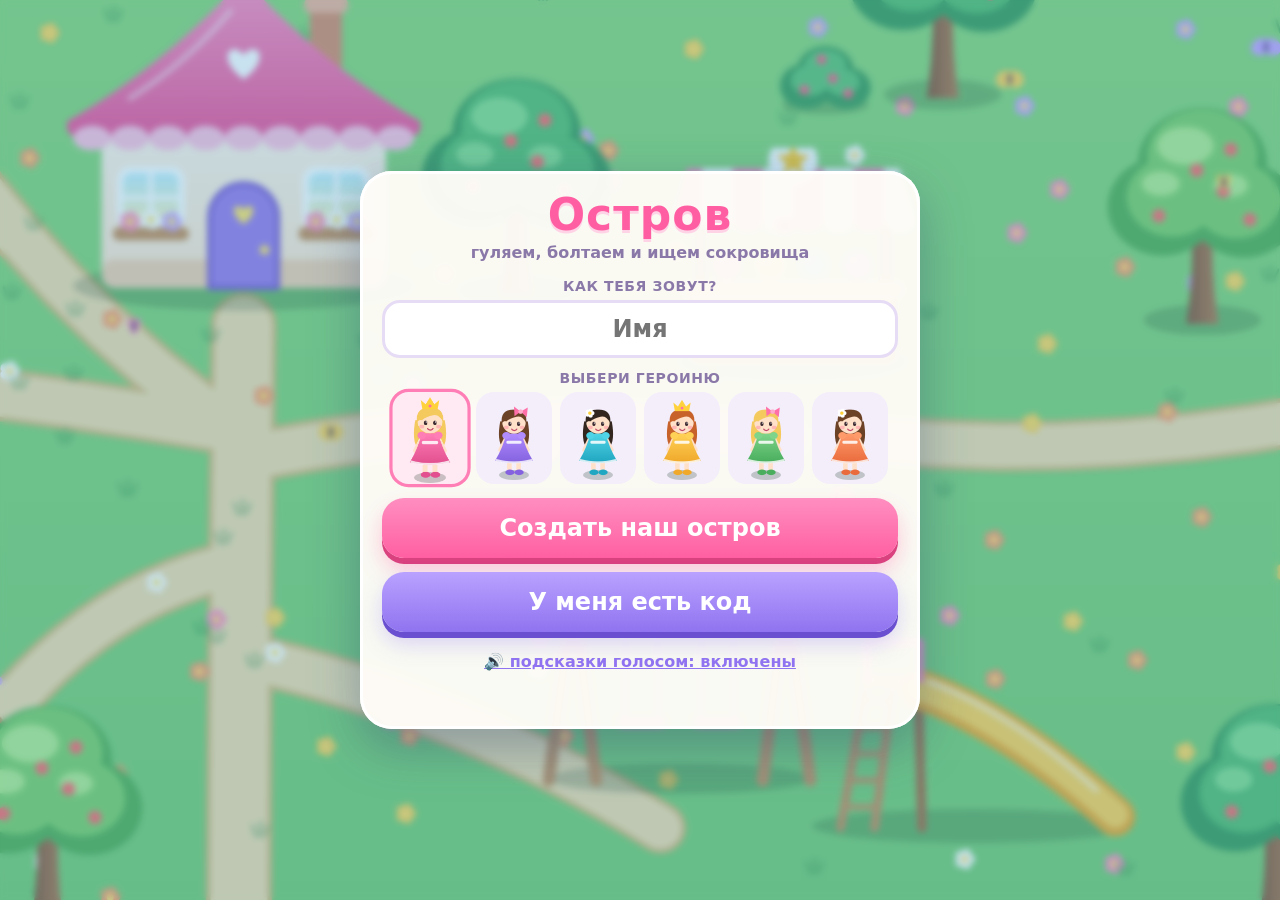
==== commit e307f472: "Add files via upload" ====
--- a/index.html
+++ b/index.html
@@ -133,6 +133,24 @@
   #shopgrid button.on { background: #ffe9f3; box-shadow: inset 0 0 0 3px #ff7eb6; opacity: 1; }
   #shopgrid button i { position: absolute; left: 6px; top: 4px; font-style: normal; font-size: 13px; color: #8a78a8; }
   #shopgrid button:active:not([disabled]) { transform: scale(.94); background: #ffe9f3; }
+  #jump { bottom: calc(14px + env(safe-area-inset-bottom)); right: calc(12px + env(safe-area-inset-right)); }
+  #ride { bottom: calc(98px + env(safe-area-inset-bottom)); right: calc(12px + env(safe-area-inset-right)); }
+  #ride.on { background: #ffe36b; }
+  #dance { bottom: calc(164px + env(safe-area-inset-bottom)); right: calc(12px + env(safe-area-inset-right)); }
+  #games { bottom: calc(14px + env(safe-area-inset-bottom)); left: calc(12px + env(safe-area-inset-left)); }
+  #act {
+    position: absolute; left: 50%; bottom: calc(96px + env(safe-area-inset-bottom)); transform: translateX(-50%);
+    padding: 14px 30px; border-radius: 40px; font-size: 27px; font-weight: 900; color: #fff; white-space: nowrap;
+    background: linear-gradient(#b9a2ff, #8f73f0); box-shadow: 0 7px 0 #6a4fd0, 0 14px 26px rgba(143, 115, 240, .4);
+  }
+  #gbar {
+    position: absolute; left: 50%; top: calc(12px + env(safe-area-inset-top)); transform: translateX(-50%);
+    height: 50px; padding: 0 20px; border-radius: 25px; display: flex; align-items: center; white-space: nowrap;
+    background: #ff7a3d; color: #fff; font-size: 21px; font-weight: 900; box-shadow: 0 6px 16px rgba(40, 60, 110, .3);
+  }
+  @media (max-width: 760px) { #gbar { top: calc(146px + env(safe-area-inset-top)); font-size: 17px; height: 42px; }
+    #jump { bottom: calc(86px + env(safe-area-inset-bottom)); } #ride { bottom: calc(170px + env(safe-area-inset-bottom)); } #dance { bottom: calc(236px + env(safe-area-inset-bottom)); } #games { bottom: calc(86px + env(safe-area-inset-bottom)); }
+    #act, #dig, #shopbtn { bottom: calc(168px + env(safe-area-inset-bottom)); font-size: 22px; } }
   .modalbg { position: fixed; inset: 0; background: rgba(40, 40, 80, .45); display: flex; align-items: center; justify-content: center; padding: 14px; overflow: auto; touch-action: pan-y; }
   #albumgrid { display: grid; grid-template-columns: repeat(4, 1fr); gap: 10px; margin-top: 12px; }
   #albumgrid div { aspect-ratio: 1; border-radius: 18px; background: #f4eefb; display: flex; flex-direction: column; align-items: center; justify-content: center; font-size: 38px; line-height: 1.1; }
@@ -195,6 +213,12 @@
   <button id="exit" class="round sm" aria-label="Выйти">🚪</button>
   <button id="codebtn" class="round sm" aria-label="Код острова">🔑</button>
   <button id="decor" class="round sm hidden" aria-label="Обставить домик">🛋</button>
+  <button id="jump" class="round" aria-label="Прыгнуть">🦘</button>
+  <button id="ride" class="round sm" aria-label="Единорог">🦄</button>
+  <button id="dance" class="round sm" aria-label="Танцевать">💃</button>
+  <button id="games" class="round" aria-label="Игры">🎮</button>
+  <div id="gbar" class="hidden"></div>
+  <button id="act" class="hidden"></button>
   <button id="dig" class="hidden">⛏ Копать!</button>
   <button id="shopbtn" class="hidden">🛍 Лавка</button>
   <div id="tray" class="hidden"></div>
@@ -209,6 +233,16 @@
     <div class="sub" style="margin:10px 0 0">Скажи его подруге или отправь ссылку её родителям</div>
     <button id="share" class="big">Отправить ссылку</button>
     <button id="closemodal" class="link">закрыть</button>
+  </div>
+</div>
+
+<div id="gamesm" class="modalbg hidden">
+  <div class="card">
+    <div class="lbl" style="margin-top:0">Во что играем?</div>
+    <button id="gtag" class="big">🏃 Догонялки</button>
+    <button id="ghide" class="big alt">🙈 Прятки</button>
+    <button id="gstop" class="big hidden" style="background:linear-gradient(#ffb08a,#ff7a3d);box-shadow:0 6px 0 #d3561e">⏹ Закончить игру</button>
+    <button id="closegames" class="link">закрыть</button>
   </div>
 </div>
 
@@ -252,6 +286,7 @@
 
 var HOUSE = { x: 2600, y: 2050 }, SHOP = { x: 3180, y: 2130 }, SWING = { x: 3060, y: 2570 }, POND = { x: 2040, y: 2450, rx: 170, ry: 105 }, BENCH = { x: 2290, y: 2570 };
 var CLEAR = { x: 1150, y: 2100, r: 190 };
+var TRAMP = { x: 2850, y: 2790 }, SLIDE = { x: 3370, y: 2620 };
 var MOUTH = { x: 2050, y: bandC(2050) + BAND };          /* вход в пещеру с юга */
 var HOLE = { x: 3150, y: bandC(3150) - BAND - 80 };      /* лаз в тайной бухте */
 var WRECK = { x: 2380, y: 318 };
@@ -286,6 +321,9 @@
   if (Math.abs(x - HOUSE.x) < 270 && y > HOUSE.y - 340 && y < HOUSE.y + 270) return true;
   if (d2(x, y, SHOP.x, SHOP.y - 60) < 210 * 210 || d2(x, y, SWING.x, SWING.y - 60) < 200 * 200) return true;
   var px = (x - POND.x) / (POND.rx + 90), py = (y - POND.y) / (POND.ry + 90); if (px * px + py * py < 1) return true;
+  if (Math.abs(x - TRAMP.x) < 240 && y > TRAMP.y - 220 && y < TRAMP.y + 340) return true; // площадку деревья не загораживают
+  if (Math.abs(x - SLIDE.x) < 300 && y > SLIDE.y - 300 && y < SLIDE.y + 340) return true;
+  if (Math.abs(x - SWING.x) < 260 && y > SWING.y - 280 && y < SWING.y + 340) return true;
   if (d2(x, y, BENCH.x, BENCH.y) < 120 * 120 || d2(x, y, CLEAR.x, CLEAR.y) < CLEAR.r * CLEAR.r) return true;
   if (d2(x, y, MOUTH.x, MOUTH.y + 90) < 280 * 280 || d2(x, y, HOLE.x, HOLE.y) < 210 * 210 || d2(x, y, WRECK.x, WRECK.y) < 280 * 280) return true;
   for (var i = 0; i < 3; i++) if (d2(x, y, CHESTS[i].x, CHESTS[i].y) < 130 * 130) return true;
@@ -338,7 +376,7 @@
 
 function ellCol(x, y, rx, ry) { return { x: x, y: y, rx: rx, ry: ry }; }
 var COL0 = [
-  ellCol(HOUSE.x, HOUSE.y - 50, 160, 78), ellCol(SHOP.x, SHOP.y - 28, 104, 46), ellCol(SWING.x, SWING.y - 12, 96, 30),
+  ellCol(HOUSE.x, HOUSE.y - 50, 160, 78), ellCol(SHOP.x, SHOP.y - 28, 104, 46), ellCol(SWING.x, SWING.y - 12, 136, 30), ellCol(TRAMP.x, TRAMP.y - 30, 96, 36), ellCol(SLIDE.x + 10, SLIDE.y - 10, 170, 30),
   ellCol(POND.x, POND.y, POND.rx + 14, POND.ry + 12), ellCol(BENCH.x, BENCH.y - 10, 52, 22), ellCol(WRECK.x, WRECK.y - 10, 170, 56)
 ];
 TREES.forEach(function (t) { COL0.push(ellCol(t[0], t[1] - 8, 30, 20)); });
@@ -607,13 +645,28 @@
     for (k = 0; k < 8; k++) { g.fillStyle = k % 2 ? '#fff' : '#ff8ec0'; ell(g, -112 + k * 32, -150, 16, 11); g.fill(); }
     g.fillStyle = '#fff'; ell(g, 0, -214, 26, 26); g.fill(); starPath(g, 0, -214, 18, 8, 0); g.fillStyle = '#ffc928'; g.fill();
   });
-  sprite('swing', 260, 240, 130, 222, function (g) {
-    shadow(g, 110, 16);
+  sprite('swing', 320, 240, 160, 222, function (g) { // качели: только рама, сиденья рисуются отдельно и качаются
+    shadow(g, 140, 16);
     g.strokeStyle = '#c98f5a'; g.lineWidth = 13;
-    g.beginPath(); g.moveTo(-98, 0); g.lineTo(-74, -196); g.moveTo(-50, 0); g.lineTo(-74, -196); g.moveTo(98, 0); g.lineTo(74, -196); g.moveTo(50, 0); g.lineTo(74, -196); g.stroke();
-    g.strokeStyle = '#e0a56c'; g.lineWidth = 15; g.beginPath(); g.moveTo(-86, -196); g.lineTo(86, -196); g.stroke();
-    g.strokeStyle = '#8f73f0'; g.lineWidth = 4; g.beginPath(); g.moveTo(-28, -192); g.lineTo(-30, -60); g.moveTo(28, -192); g.lineTo(30, -60); g.stroke();
-    g.fillStyle = '#ff7eb6'; rr(g, -40, -64, 80, 14, 7); g.fill();
+    g.beginPath(); g.moveTo(-138, 0); g.lineTo(-112, -196); g.moveTo(-88, 0); g.lineTo(-112, -196); g.moveTo(138, 0); g.lineTo(112, -196); g.moveTo(88, 0); g.lineTo(112, -196); g.stroke();
+    g.strokeStyle = '#e0a56c'; g.lineWidth = 15; g.beginPath(); g.moveTo(-124, -196); g.lineTo(124, -196); g.stroke();
+  });
+  sprite('tramp', 220, 120, 110, 100, function (g) { // батут
+    shadow(g, 96, 16);
+    g.strokeStyle = '#8a7fa0'; g.lineWidth = 9; g.beginPath(); g.moveTo(-70, -30); g.lineTo(-76, 0); g.moveTo(70, -30); g.lineTo(76, 0); g.moveTo(0, -14); g.lineTo(0, 6); g.stroke();
+    g.fillStyle = '#4f8cf0'; ell(g, 0, -34, 92, 34); g.fill(); g.fillStyle = '#ffd257'; for (var k = 0; k < 16; k++) { var a = k / 16 * 6.283; ell(g, Math.cos(a) * 82, -34 + Math.sin(a) * 29, 5, 4); g.fill(); }
+    g.fillStyle = '#2b3350'; ell(g, 0, -34, 70, 24); g.fill(); g.fillStyle = 'rgba(255,255,255,.12)'; ell(g, -16, -40, 34, 9); g.fill();
+  });
+  sprite('slide', 380, 230, 180, 210, function (g) { // горка
+    shadow(g, 170, 18);
+    g.strokeStyle = '#c98f5a'; g.lineWidth = 9; g.beginPath(); g.moveTo(-140, 0); g.lineTo(-112, -156); g.moveTo(-104, 0); g.lineTo(-84, -156); g.stroke();
+    g.lineWidth = 6; for (var k = 0; k < 5; k++) { g.beginPath(); g.moveTo(-135 + k * 5.2, -22 - k * 28); g.lineTo(-101 + k * 3.8, -22 - k * 28); g.stroke(); }
+    g.strokeStyle = '#a66f42'; g.lineWidth = 10; g.beginPath(); g.moveTo(-58, -150); g.lineTo(-54, 0); g.stroke();
+    g.fillStyle = '#e0a56c'; rr(g, -118, -162, 70, 14, 6); g.fill();
+    g.strokeStyle = '#f0a92b'; g.lineWidth = 42; g.beginPath(); g.moveTo(-56, -146); g.quadraticCurveTo(40, -110, 150, -12); g.stroke();
+    g.strokeStyle = '#ffd257'; g.lineWidth = 28; g.beginPath(); g.moveTo(-56, -148); g.quadraticCurveTo(40, -112, 150, -14); g.stroke();
+    g.strokeStyle = 'rgba(255,255,255,.5)'; g.lineWidth = 6; g.beginPath(); g.moveTo(-46, -154); g.quadraticCurveTo(40, -122, 130, -40); g.stroke();
+    g.strokeStyle = '#ff8ec0'; g.lineWidth = 8; g.beginPath(); g.moveTo(-112, -156); g.lineTo(-112, -196); g.lineTo(-56, -196); g.lineTo(-56, -156); g.stroke();
   });
   sprite('bush', 120, 90, 60, 80, function (g) {
     shadow(g, 46, 10);
@@ -801,19 +854,28 @@
 /* --- героиня --- */
 var SKIN = '#ffe0c8';
 function drawGirl(c, x, y, s, L, o) {
-  var mv = o.mv, ph = o.ph || 0, t = o.t || 0;
+  var mv = o.mv, ph = o.ph || 0, t = o.t || 0, z = o.z || 0;
   var bob = mv ? Math.abs(Math.sin(ph)) * 6 : Math.sin(t * 2.2) * 1.4;
   var sw = mv ? Math.sin(ph) * 10 : 0;
   c.save(); c.translate(x, y); c.scale(s, s);
-  c.fillStyle = 'rgba(30,60,40,.24)'; ell(c, 0, 0, 30 - bob * 0.6, 10 - bob * 0.2); c.fill();
-  c.scale(o.face || 1, 1); c.translate(0, -bob);
+  if (!o.noShadow && !o.clip) { var sk = 1 / (1 + z / 160); c.fillStyle = 'rgba(30,60,40,.24)'; ell(c, 0, 0, (30 - bob * 0.6) * sk, (10 - bob * 0.2) * sk); c.fill(); }
+  c.scale(o.face || 1, 1); c.translate(0, -bob - z); if (o.rot) c.rotate(o.rot); if (o.sit) c.translate(0, 24);
+  if (o.clip) { c.beginPath(); c.rect(-80, -200, 160, 148); c.clip(); }
   c.lineCap = 'round'; c.lineJoin = 'round';
   c.fillStyle = L.hair; c.beginPath(); c.moveTo(-27, -104); c.quadraticCurveTo(-34, -66, -22, -52 + sw * 0.2); c.lineTo(22, -52 - sw * 0.2); c.quadraticCurveTo(34, -66, 27, -104); c.closePath(); c.fill();
   c.strokeStyle = SKIN; c.lineWidth = 9;
-  c.beginPath(); c.moveTo(-9, -30); c.lineTo(-9 + sw, -7); c.moveTo(9, -30); c.lineTo(9 - sw, -7); c.stroke();
-  c.fillStyle = L.dress2; ell(c, -8 + sw, -4, 9, 5.5); c.fill(); ell(c, 10 - sw, -4, 9, 5.5); c.fill();
-  c.strokeStyle = SKIN; c.lineWidth = 7.5;
-  c.beginPath(); c.moveTo(-15, -72); c.lineTo(-27 - sw * 0.5, -48); c.moveTo(15, -72); c.lineTo(27 + sw * 0.5, -48); c.stroke();
+  if (o.sit) {
+    c.beginPath(); c.moveTo(-6, -31); c.lineTo(14, -28); c.moveTo(8, -31); c.lineTo(27, -26); c.stroke();
+    c.fillStyle = L.dress2; ell(c, 18, -26, 8, 6); c.fill(); ell(c, 31, -24, 8, 6); c.fill();
+  } else {
+    c.beginPath(); c.moveTo(-9, -30); c.lineTo(-9 + sw, -7); c.moveTo(9, -30); c.lineTo(9 - sw, -7); c.stroke();
+    c.fillStyle = L.dress2; ell(c, -8 + sw, -4, 9, 5.5); c.fill(); ell(c, 10 - sw, -4, 9, 5.5); c.fill();
+  }
+  c.strokeStyle = SKIN; c.lineWidth = 7.5; c.beginPath();
+  if (o.arms === 1) { var wv = Math.sin(t * 9) * 5; c.moveTo(-15, -72); c.lineTo(-31, -102 + wv); c.moveTo(15, -72); c.lineTo(31, -102 - wv); }
+  else if (o.arms === 2) { var pk = Math.sin(t * 12) * 4; c.moveTo(-13, -70); c.lineTo(14, -58 + pk); c.moveTo(15, -70); c.lineTo(34, -60 - pk); }
+  else { c.moveTo(-15, -72); c.lineTo(-27 - sw * 0.5, -48); c.moveTo(15, -72); c.lineTo(27 + sw * 0.5, -48); }
+  c.stroke();
   var dg = c.createLinearGradient(0, -80, 0, -24); dg.addColorStop(0, L.dress); dg.addColorStop(1, L.dress2);
   c.fillStyle = dg; c.beginPath(); c.moveTo(-15, -80); c.lineTo(15, -80); c.quadraticCurveTo(22, -52, 37, -27);
   c.quadraticCurveTo(0, -17, -37, -27); c.quadraticCurveTo(-22, -52, -15, -80); c.closePath(); c.fill();
@@ -823,7 +885,7 @@
   c.fillStyle = SKIN; ell(c, 0, -102, 23, 22); c.fill();
   c.fillStyle = L.hair; c.beginPath(); c.moveTo(-24, -100); c.quadraticCurveTo(-27, -128, 0, -127); c.quadraticCurveTo(27, -128, 24, -100);
   c.quadraticCurveTo(17, -116, 5, -113); c.quadraticCurveTo(-8, -110, -15, -104); c.quadraticCurveTo(-20, -106, -24, -100); c.closePath(); c.fill();
-  var blink = (t * 0.9 + (o.seed || 0)) % 4 < 0.12;
+  var blink = o.sleep || (t * 0.9 + (o.seed || 0)) % 4 < 0.12;
   c.fillStyle = '#3d2b33'; ell(c, -8, -99, 3.1, blink ? 0.7 : 4.2); c.fill(); ell(c, 9, -99, 3.1, blink ? 0.7 : 4.2); c.fill();
   if (!blink) { c.fillStyle = '#fff'; ell(c, -7, -100.6, 1.2, 1.2); c.fill(); ell(c, 10, -100.6, 1.2, 1.2); c.fill(); }
   c.fillStyle = 'rgba(255,120,150,.4)'; ell(c, -15, -92, 4.6, 3.2); c.fill(); ell(c, 16, -92, 4.6, 3.2); c.fill();
@@ -838,6 +900,63 @@
     c.fillStyle = '#ffa9cb'; ell(c, 13, -123, 4.5, 4.5); c.fill();
   } else flower(c, -16, -120, 5, '#fff', '#ffd23c');
   c.restore();
+  if (o.clip) { // купается: круг и рябь на воде
+    c.strokeStyle = 'rgba(255,255,255,.7)'; c.lineWidth = 3; c.beginPath(); c.ellipse(x, y - 50 * s, (44 + Math.sin(t * 3) * 6) * s, (15 + Math.sin(t * 3) * 2) * s, 0, 0, 6.29); c.stroke();
+    c.strokeStyle = '#ff8ec0'; c.lineWidth = 11 * s; c.beginPath(); c.ellipse(x, y - 52 * s, 30 * s, 10 * s, 0, 0, Math.PI); c.stroke();
+    c.strokeStyle = '#fff'; c.lineWidth = 11 * s; c.beginPath(); c.ellipse(x, y - 52 * s, 30 * s, 10 * s, 0, 1.2, 1.9); c.stroke();
+  }
+}
+/* --- единорог --- */
+function drawUni(c, x, y, face, ph, mv) {
+  var sw = mv ? Math.sin(ph) * 12 : 0, bob = mv ? Math.abs(Math.sin(ph)) * 5 : 0;
+  c.save(); c.translate(x, y); c.fillStyle = 'rgba(30,60,40,.24)'; ell(c, 0, 0, 62, 15); c.fill();
+  c.scale((face || 1) * 1.3, 1.3); c.translate(0, -bob); c.lineCap = 'round';
+  ['#ff8ec0', '#b08cff', '#4fd3e6'].forEach(function (cl, i) { c.strokeStyle = cl; c.lineWidth = 7; c.beginPath(); c.moveTo(-40, -58); c.quadraticCurveTo(-68 - i * 4, -52 + i * 8, -58 - i * 3, -24 + i * 6 - sw * 0.3); c.stroke(); });
+  c.strokeStyle = '#efe7fb'; c.lineWidth = 11; c.beginPath(); c.moveTo(-28, -40); c.lineTo(-28 - sw, -7); c.moveTo(-12, -40); c.lineTo(-12 + sw, -7); c.moveTo(16, -40); c.lineTo(16 - sw, -7); c.moveTo(32, -40); c.lineTo(32 + sw, -7); c.stroke();
+  c.fillStyle = '#ffc2dd'; [-28 - sw, -12 + sw, 16 - sw, 32 + sw].forEach(function (lx) { ell(c, lx, -4, 7, 4.5); c.fill(); });
+  c.fillStyle = '#fff'; ell(c, 0, -56, 47, 25); c.fill();
+  c.beginPath(); c.moveTo(22, -68); c.quadraticCurveTo(38, -104, 50, -108); c.lineTo(68, -86); c.quadraticCurveTo(50, -72, 44, -50); c.closePath(); c.fill();
+  ell(c, 58, -100, 20, 15); c.fill(); ell(c, 73, -93, 12, 10); c.fill();
+  c.fillStyle = '#ffd23c'; c.beginPath(); c.moveTo(56, -113); c.lineTo(66, -144); c.lineTo(67, -111); c.closePath(); c.fill();
+  c.fillStyle = '#fff'; c.beginPath(); c.moveTo(45, -110); c.lineTo(47, -126); c.lineTo(56, -111); c.closePath(); c.fill();
+  c.fillStyle = '#3d2b33'; ell(c, 63, -101, 2.6, 3.4); c.fill();
+  c.fillStyle = 'rgba(255,120,150,.45)'; ell(c, 71, -91, 4, 3); c.fill();
+  ['#ff8ec0', '#b08cff', '#4fd3e6'].forEach(function (cl, i) { c.fillStyle = cl; ell(c, 42 - i * 7, -106 + i * 13, 9, 8); c.fill(); });
+  c.restore();
+}
+/* --- героиня с учётом того, чем она занята --- */
+function swingA(e) { return Math.sin(e * 2.6) * 0.55 * Math.min(1, e / 1.5); }
+function drawPlayer(p) {
+  var L = LOOKS[p.look] || LOOKS[0], o = { mv: p.mv, ph: p.ph, t: T, face: p.face, seed: p.seed, talk: p.talk }, x = p.x, y = p.y, q = p.pose, e = 0, lx = 0, ly = 0;
+  if (p.jt && T - p.jt < 0.55) o.z = Math.sin((T - p.jt) / 0.55 * Math.PI) * 85;
+  if (game && p.id === game.it) { ctx.strokeStyle = 'rgba(255,110,40,' + (0.55 + 0.35 * Math.sin(T * 8)) + ')'; ctx.lineWidth = 7; ctx.beginPath(); ctx.ellipse(p.x, p.y, 46, 17, 0, 0, 6.29); ctx.stroke(); }
+  if (q) {
+    e = T - q.t0; x = q.x; y = q.y; o.mv = false;
+    if (q.k === 'sit') o.sit = 1;
+    else if (q.k === 'swing') { var a = swingA(e); x = q.x + Math.sin(a) * 134; y = q.y - 190 + Math.cos(a) * 134; o.sit = 1; o.rot = -a * 0.7; o.face = 1; o.noShadow = 1; }
+    else if (q.k === 'tramp') { o.z = Math.abs(Math.sin(e * 3.6)) * 120; o.arms = 1; o.rot = Math.sin(e * 3.6) * 0.12; }
+    else if (q.k === 'slide') {
+      o.face = 1; o.noShadow = 1;
+      if (e < 0.8) { x = q.x - 128 + e / 0.8 * 34; o.z = e / 0.8 * 152; o.mv = true; o.ph = e * 14; }
+      else { var v = Math.min(1, (e - 0.8) / 1.1); x = q.x - 70 + v * 220; o.z = 150 - 144 * (1.7 * v - 0.7 * v * v); o.sit = 1; o.arms = 1; }
+    }
+    else if (q.k === 'swim') { y = q.y + 52 + Math.sin(T * 2 + p.seed) * 3; o.clip = 1; }
+    else if (q.k === 'sleep') { o.rot = -Math.PI / 2; o.sleep = 1; o.face = 1; o.noShadow = 1; lx = -66; ly = 96; }
+    else if (q.k === 'dance') { o.z = (o.z || 0) + Math.abs(Math.sin(e * 7)) * 16; o.rot = Math.sin(e * 7) * 0.16; o.arms = 1; o.face = Math.sin(e * 1.6) > 0 ? 1 : -1; }
+    else if (q.k === 'piano') { o.arms = 2; o.face = 1; }
+  } else if (p.rd) { drawUni(ctx, x, y, p.face, p.ph, p.mv); o.z = (o.z || 0) + 72; o.sit = 1; o.noShadow = 1; o.mv = false; x -= 8 * (p.face || 1); }
+  p.dx = x + lx; p.dy = y - (o.z || 0) + ly + (o.sit ? 24 : 0);
+  drawGirl(ctx, x, y, 1, L, o);
+  if (q && q.k === 'sleep') { ctx.fillStyle = '#8f73f0'; ctx.font = '800 26px ui-rounded, system-ui, sans-serif'; ctx.textAlign = 'center'; for (var k = 0; k < 3; k++) { var zz = (e * 0.5 + k / 3) % 1; ctx.globalAlpha = 1 - zz; ctx.fillText('z', x - 130 - zz * 26, y - 40 - zz * 70); } ctx.globalAlpha = 1; }
+  if (q && (q.k === 'dance' || q.k === 'piano') && Math.random() < 0.08) parts.push({ x: x + (Math.random() - 0.5) * 60, y: y - 130, vx: (Math.random() - 0.5) * 80, vy: -260, t: 0, life: 0.8, c: ['#ff8ec0', '#b08cff', '#4fd3e6'][Math.floor(Math.random() * 3)], m: p.m });
+}
+function drawSwingSeats() {
+  [-40, 40].forEach(function (sx, n) {
+    var occ = null; players.forEach(function (p) { if (p.pose && p.pose.k === 'swing' && p.pose.s === n && p.m === 0) occ = p; });
+    var a = occ ? swingA(T - occ.pose.t0) : 0, px = SWING.x + sx, py = SWING.y - 196, x = px + Math.sin(a) * 134, y = py + Math.cos(a) * 134;
+    ctx.strokeStyle = '#8f73f0'; ctx.lineWidth = 4; ctx.lineCap = 'round'; ctx.beginPath(); ctx.moveTo(px - 16, py); ctx.lineTo(x - 18, y); ctx.moveTo(px + 16, py); ctx.lineTo(x + 18, y); ctx.stroke();
+    ctx.save(); ctx.translate(x, y); ctx.rotate(-a); ctx.fillStyle = '#ff7eb6'; rr(ctx, -26, -5, 52, 11, 5); ctx.fill(); ctx.restore();
+  });
 }
 
 /* --- что стоит на острове и в пещере (для порядка «дальше — ближе») --- */
@@ -846,7 +965,7 @@
   TREES.forEach(function (t) { OBJ0.push({ x: t[0], y: t[1], k: 'tree' + t[2], h: 300 }); });
   BUSHES.forEach(function (b) { OBJ0.push({ x: b[0], y: b[1], k: 'bush', h: 90 }); });
   ROCKS.forEach(function (r) { OBJ0.push({ x: r[0], y: r[1], k: 'rock', h: 90 }); });
-  OBJ0.push({ x: HOUSE.x, y: HOUSE.y, k: 'house', h: 360 }, { x: SHOP.x, y: SHOP.y, k: 'shop', h: 240 }, { x: SWING.x, y: SWING.y, k: 'swing', h: 230 },
+  OBJ0.push({ x: HOUSE.x, y: HOUSE.y, k: 'house', h: 360 }, { x: SHOP.x, y: SHOP.y, k: 'shop', h: 240 }, { x: SWING.x, y: SWING.y, k: 'swing', h: 230 }, { x: TRAMP.x, y: TRAMP.y, k: 'tramp', h: 120 }, { x: SLIDE.x, y: SLIDE.y, k: 'slide', h: 220 },
     { x: BENCH.x, y: BENCH.y, k: 'bench', h: 90 }, { x: WRECK.x, y: WRECK.y, k: 'wreck', h: 300 },
     { x: MOUTH.x, y: MOUTH.y + 6, k: 'mouth', h: 290 }, { x: HOLE.x, y: HOLE.y - 40, k: 'hole', h: 160, ay: 40 });
   var R = rng(5), x;
@@ -930,12 +1049,14 @@
 function owned(i) { return (inv[i] || 0) + furn.filter(function (f) { return f.i === i; }).length; }
 function mkPlayer(p) {
   return { id: p.id, name: p.name, look: p.look, x: p.x, y: p.y, tx: p.tx, ty: p.ty, m: p.m | 0, ph: 0, face: 1, mv: false, stuck: 0,
-    talk: false, em: null, emT: 0, seed: Math.random() * 4, rtc: '' };
+    talk: false, em: null, emT: 0, seed: Math.random() * 4, rtc: '', rd: p.rd | 0, jt: 0,
+    pose: p.pose ? { k: p.pose.k, s: p.pose.s, x: p.pose.x, y: p.pose.y, sy: p.pose.sy, t0: T } : null };
 }
 function stepPlayer(e, dt) {
+  if (e.pose) { e.mv = false; return; }
   var dx = e.tx - e.x, dy = e.ty - e.y, d = Math.sqrt(dx * dx + dy * dy);
   if (d < 2) { e.mv = false; return; }
-  var st = Math.min(d, SPEED * dt), ox = e.x, oy = e.y;
+  var st = Math.min(d, SPEED * (e.rd ? 1.7 : 1) * (game && game.g === 'tag' && game.it === e.id ? 1.12 : 1) * dt), ox = e.x, oy = e.y;
   e.x += dx / d * st; e.y += dy / d * st; fixM(e.m, e);
   var moved = Math.sqrt((e.x - ox) * (e.x - ox) + (e.y - oy) * (e.y - oy));
   if (Math.abs(dx) > 3) e.face = dx > 0 ? 1 : -1;
@@ -1038,6 +1159,7 @@
     album = m.album || []; chestOpen = {}; (m.chests || []).forEach(function (id) { chestOpen[id] = true; });
     furn = m.furn || []; inv = m.inv || {}; setFurn(); drawTray();
     treasure = m.tr || null; trShowAt = T + 1; ev = null;
+    game = m.game ? { g: m.game.g, it: m.game.it, until: T + m.game.d, seekAt: T + (m.game.c || 0), found: m.game.found || [], said: true } : null; $('gbar').classList.toggle('hidden', !game); gbarT = 0;
     store.room = m.room; saveStore();
     pendingHello = { t: 'hello', id: store.id, name: store.name, look: store.look, room: m.room };
     enterGame(m.room);
@@ -1053,8 +1175,11 @@
     if ((m.m | 0) !== p.m) { p.m = m.m | 0; p.x = m.x; p.y = m.y; }
     var dx = m.x - p.x, dy = m.y - p.y;
     if (dx * dx + dy * dy > 160 * 160) { p.x = m.x; p.y = m.y; }
-    p.tx = m.tx; p.ty = m.ty; p.stuck = 0;
-  }
+    p.tx = m.tx; p.ty = m.ty; p.stuck = 0; p.rd = m.rd | 0;
+  }
+  else if (m.t === 'ps') { p = players.get(m.id); if (p) { p.pose = m.p ? { k: m.p.k, s: m.p.s, x: m.p.x, y: m.p.y, sy: m.p.sy, t0: T } : null; if (p.pose) poseFx(p); } }
+  else if (m.t === 'jp') { p = players.get(m.id); if (p) p.jt = T; }
+  else if (m.t === 'gm' || m.t === 'gn' || m.t === 'gt' || m.t === 'gf' || m.t === 'ge') gameMsg(m);
   else if (m.t === 'em') { p = players.get(m.id); if (p) { p.em = EMOTES[m.e]; p.emT = T; if (p.m === me.m) beep([880], 0.07, 0.07); } }
   else if (m.t === 'tk') { p = players.get(m.id); if (p) p.talk = m.on; }
   else if (m.t === 'sg') { starGone(m.id, m.by === store.id); total = m.total; bumpStars(); }
@@ -1084,7 +1209,7 @@
   else if (m.t === 'rtc') { onRtc(m.from, m.d); }
 }
 var lastMove = 0;
-function sendMove() { if (!me) return; lastMove = T; send({ t: 'mv', m: me.m, x: Math.round(me.x), y: Math.round(me.y), tx: Math.round(me.tx), ty: Math.round(me.ty) }); }
+function sendMove() { if (!me) return; lastMove = T; send({ t: 'mv', m: me.m, rd: me.rd ? 1 : 0, x: Math.round(me.x), y: Math.round(me.y), tx: Math.round(me.tx), ty: Math.round(me.ty) }); }
 
 function burst(x, y, n) { for (var k = 0; k < n; k++) { var a = Math.random() * 6.28, v = 80 + Math.random() * 260; parts.push({ x: x, y: y, vx: Math.cos(a) * v, vy: Math.sin(a) * v - 140, t: 0, life: 0.6 + Math.random() * 0.5, c: k % 3 === 0 ? '#fff' : (k % 3 === 1 ? '#ffd23c' : '#ff8ec0'), m: me ? me.m : 0 }); } }
 function starGone(id, mine) {
@@ -1289,8 +1414,8 @@
 function leaveGame(msg) {
   disconnect(); demo = false; clearInterval(botTimer);
   screenMode = 'lobby'; me = null; players.clear(); stars = []; treasure = null; ev = null; trans = null;
-  setDecor(false);
-  ['hud', 'modal', 'album', 'dig', 'radar', 'shop', 'shopbtn', 'decor'].forEach(function (id) { $(id).classList.add('hidden'); });
+  setDecor(false); game = null; curSpot = null; curKey = ''; $('ride').classList.remove('on');
+  ['hud', 'modal', 'album', 'dig', 'radar', 'shop', 'shopbtn', 'decor', 'act', 'gbar', 'gamesm'].forEach(function (id) { $(id).classList.add('hidden'); });
   $('lobby').classList.remove('hidden');
   busy(false); lobbyView(); showErr(msg || '');
   try { if (document.fullscreenElement) document.exitFullscreen(); } catch (e) { /* не страшно */ }
@@ -1391,6 +1516,148 @@
   lobbyView();
 })();
 
+/* =====================================================================
+   ЧЕМ ЗАНЯТЬСЯ: качели, батут, горка, пруд, мебель, прыжки, единорог, игры вдвоём
+   ===================================================================== */
+var SPOTS0 = [
+  { key: 's0', k: 'swing', n: 'Покачаться', e: '🎠', x: SWING.x, y: SWING.y + 40, r: 125, seats: [[SWING.x - 40, SWING.y, SWING.y + 2], [SWING.x + 40, SWING.y, SWING.y + 2]] },
+  { key: 's1', k: 'tramp', n: 'Попрыгать', e: '🤸', x: TRAMP.x, y: TRAMP.y + 10, r: 125, seats: [[TRAMP.x - 30, TRAMP.y - 36, TRAMP.y + 2], [TRAMP.x + 30, TRAMP.y - 36, TRAMP.y + 2]] },
+  { key: 's2', k: 'slide', n: 'Скатиться', e: '🎢', x: SLIDE.x - 160, y: SLIDE.y + 20, r: 115, seats: [[SLIDE.x, SLIDE.y, SLIDE.y + 2]] },
+  { key: 's3', k: 'swim', n: 'Купаться', e: '🏊', pond: 1, seats: [[POND.x - 60, POND.y + 6, POND.y + 6], [POND.x + 60, POND.y - 8, POND.y - 8], [POND.x, POND.y + 36, POND.y + 36], [POND.x, POND.y - 38, POND.y - 38]] },
+  { key: 's4', k: 'sit', n: 'Посидеть', e: '🪑', x: BENCH.x, y: BENCH.y + 30, r: 90, seats: [[BENCH.x - 28, BENCH.y - 34, BENCH.y + 2], [BENCH.x + 28, BENCH.y - 34, BENCH.y + 2]] }
+];
+/* что можно делать с мебелью: номер вещи в списке CAT → действие и места */
+var FACT = {
+  2: { k: 'sit', n: 'Сесть', e: '🪑', seats: [[0, -50]] }, 5: { k: 'sit', n: 'Сесть', e: '🛋', seats: [[0, -40]] },
+  6: { k: 'sleep', n: 'Спать', e: '😴', seats: [[70, -62]] }, 7: { k: 'sit', n: 'Сесть', e: '🛋', seats: [[-52, -44], [52, -44]] },
+  13: { k: 'piano', n: 'Играть', e: '🎹', seats: [[0, 30]] }
+};
+var curSpot = null, curKey = '', lastActSay = 0, game = null, tagCool = 0, doorMsg = 0, gbarT = 0;
+function frozen() { return !!(game && game.g === 'hide' && game.it === store.id && T < game.seekAt); }
+function seen(p) { // в прятках ищущая видит подругу только вблизи
+  if (!game || game.g !== 'hide' || game.it !== store.id || p === me || game.found.indexOf(p.id) >= 0) return 1;
+  return Math.max(0, Math.min(1, (310 - Math.sqrt(d2(me.x, me.y, p.x, p.y))) / 70));
+}
+function findSpot() {
+  if (me.pose || trans || frozen() || radarLvl === 4 || nearShop) return null;
+  var i, s;
+  if (me.m === 0) {
+    for (i = 0; i < SPOTS0.length; i++) {
+      s = SPOTS0[i];
+      if (s.pond) { var dx = (me.x - POND.x) / (POND.rx + 95), dy = (me.y - POND.y) / (POND.ry + 85); if (dx * dx + dy * dy < 1) return s; }
+      else if (d2(me.x, me.y, s.x, s.y) < s.r * s.r) return s;
+    }
+  } else if (me.m === 2 && !decor) {
+    var best = null, bd = 135 * 135;
+    furn.forEach(function (f) {
+      var a = FACT[f.i]; if (!a) return;
+      var d = d2(me.x, me.y, f.x, f.y + 10);
+      if (d < bd) { bd = d; best = { key: 'f' + f.u, k: a.k, n: a.n, e: a.e, seats: a.seats.map(function (q) { return [f.x + q[0], f.y + q[1], f.y + (a.k === 'piano' ? 31 : 2)]; }) }; }
+    });
+    return best;
+  }
+  return null;
+}
+function seatFree(st) { var busy = false; players.forEach(function (p) { if (p !== me && p.pose && p.m === me.m && Math.abs(p.pose.x - st[0]) < 6 && Math.abs(p.pose.y - st[1]) < 6) busy = true; }); return !busy; }
+function rideOff() { if (me && me.rd) { me.rd = 0; $('ride').classList.remove('on'); } }
+function poseFx(p) {
+  if (!me || p.m !== me.m) return;
+  var k = p.pose.k;
+  if (k === 'piano') beep([523, 587, 659, 698, 784, 659, 587, 523], 0.17, 0.1, 'triangle');
+  else if (k === 'slide') beep([400, 500, 600, 700, 800, 900], 0.1, 0.06);
+  else if (k === 'swim') beep([300, 240], 0.1, 0.08);
+  else if (k === 'tramp') beep([330, 520], 0.08, 0.08);
+}
+function setPose(k, s, x, y, sy) {
+  rideOff(); me.pose = { k: k, s: s, x: x, y: y, sy: sy, t0: T }; me.tx = me.x; me.ty = me.y; me.mv = false;
+  sendMove(); send({ t: 'ps', k: k, s: s, x: x, y: y, sy: sy }); poseFx(me);
+}
+function clearPose() { if (me && me.pose) { me.pose = null; send({ t: 'ps', k: null }); } }
+$('act').onclick = function () {
+  unlockAudio(); var sp = curSpot; if (!sp || !me) return;
+  var n = 0; for (var i = 0; i < sp.seats.length; i++) if (seatFree(sp.seats[i])) { n = i; break; }
+  var st = sp.seats[n]; setPose(sp.k, n, st[0], st[1], st[2]);
+};
+$('jump').onclick = function () { unlockAudio(); if (!me || trans || frozen() || T - (me.jt || 0) < 0.5) return; me.jt = T; send({ t: 'jp' }); beep([330, 520], 0.07, 0.09); };
+$('dance').onclick = function () {
+  unlockAudio(); if (!me || trans || frozen()) return;
+  if (me.pose && me.pose.k === 'dance') { clearPose(); return; }
+  clearPose(); setPose('dance', 0, Math.round(me.x), Math.round(me.y), Math.round(me.y)); say('Танцуем!');
+};
+$('ride').onclick = function () {
+  unlockAudio(); if (!me || trans) return;
+  if (game) { toast('Во время игры единорог отдыхает'); return; }
+  if (me.m === 2) { toast('В домике на единороге нельзя'); return; }
+  clearPose(); me.rd = me.rd ? 0 : 1; $('ride').classList.toggle('on', !!me.rd); sendMove();
+  say(me.rd ? 'Поехали!' : 'Приехали'); beep(me.rd ? [523, 784] : [784, 523], 0.08, 0.1);
+};
+$('games').onclick = function () {
+  unlockAudio();
+  $('gstop').classList.toggle('hidden', !game); $('gtag').classList.toggle('hidden', !!game); $('ghide').classList.toggle('hidden', !!game);
+  $('gamesm').classList.remove('hidden'); say(game ? 'Игра идёт. Её можно закончить.' : 'Во что играем? Догонялки или прятки?');
+};
+$('closegames').onclick = function () { $('gamesm').classList.add('hidden'); };
+function askGame(g) { $('gamesm').classList.add('hidden'); if (demo) { toast('В демо играть не с кем. На настоящем острове — вдвоём!'); return; } send({ t: 'gs', g: g }); }
+$('gtag').onclick = function () { askGame('tag'); };
+$('ghide').onclick = function () { askGame('hide'); };
+$('gstop').onclick = function () { $('gamesm').classList.add('hidden'); send({ t: 'gx' }); };
+function gameMsg(m) {
+  if (m.t === 'gn') { toast('Для игры нужна подруга на острове'); return; }
+  if (m.t === 'gm') {
+    game = { g: m.g, it: m.it, until: T + m.d, seekAt: T + (m.c || 0), found: m.found || [], said: false };
+    if (me.rd) { rideOff(); sendMove(); }
+    tagCool = T + 2; gbarT = 0;
+    var mine = m.it === store.id;
+    if (m.g === 'tag') toast(mine ? 'Догонялки! Ты вода — догоняй!' : 'Догонялки! Вода — ' + nameOf(m.it) + '. Убегай!');
+    else toast(mine ? 'Прятки! Закрой глазки, я считаю!' : 'Прятки! Прячься скорее!');
+    beep([523, 659, 784, 1047], 0.1, 0.12); return;
+  }
+  if (!game) return;
+  if (m.t === 'gt') { game.it = m.it; tagCool = T + 3; toast(m.it === store.id ? 'Тебя поймали! Теперь ты вода!' : 'Теперь вода — ' + nameOf(m.it) + '!'); beep([784, 523], 0.1, 0.13); }
+  else if (m.t === 'gf') { game.found.push(m.id); toast(m.id === store.id ? 'Тебя нашли!' : nameOf(m.by) + ' нашла: ' + nameOf(m.id) + '!'); beep([659, 880], 0.1, 0.13); }
+  else if (m.t === 'ge') {
+    var g = game, w = m.win.map(nameOf).join(' и '), iWon = m.win.indexOf(store.id) >= 0, plus = '  +' + m.add + ' ⭐';
+    game = null; $('gbar').classList.add('hidden'); total = m.total; bumpStars();
+    if (m.why === 'stop') toast('Игра остановлена');
+    else if (g.g === 'tag') toast('Время вышло! ' + (iWon ? 'Ты убежала — победа!' : 'Победила ' + w + '!') + plus);
+    else if (m.why === 'found') toast((g.it === store.id ? 'Ты всех нашла!' : nameOf(g.it) + ' всех нашла!') + plus);
+    else toast('Время вышло! ' + (iWon ? 'Тебя не нашли — победа!' : (w ? w + ' не нашли!' : 'Все нашлись!')) + plus);
+    if (m.why !== 'stop') beep([523, 659, 784, 1047, 1319], 0.1, 0.13);
+  }
+}
+function playLogic() {
+  // с горки съехали
+  players.forEach(function (p) {
+    if (p.pose && p.pose.k === 'slide' && T - p.pose.t0 > 1.95) {
+      p.pose = null;
+      if (p === me) { me.x = SLIDE.x + 190; me.y = SLIDE.y + 26; fix0(me); me.tx = me.x; me.ty = me.y; send({ t: 'ps', k: null }); sendMove(); }
+    }
+  });
+  // кнопка «что тут можно сделать»
+  var sp = findSpot(), key = sp ? sp.key : '';
+  curSpot = sp;
+  if (key !== curKey) {
+    curKey = key; var a = $('act'); a.classList.toggle('hidden', !sp);
+    if (sp) { a.textContent = sp.e + ' ' + sp.n; if (T - lastActSay > 6) { lastActSay = T; say(sp.n); } }
+  }
+  if (!game) return;
+  if (game.g === 'tag' && game.it === store.id && T > tagCool) {
+    players.forEach(function (p) { if (p !== me && p.m === me.m && T > tagCool && d2(me.x, me.y, p.x, p.y) < 80 * 80) { tagCool = T + 1; send({ t: 'tg', to: p.id }); } });
+  }
+  if (game.g === 'hide' && T >= game.seekAt) {
+    if (!game.said) { game.said = true; toast(game.it === store.id ? 'Пора искать!' : nameOf(game.it) + ' идёт искать!'); }
+    if (game.it === store.id) players.forEach(function (p) {
+      if (p.fsent && T - p.fsent > 2) p.fsent = 0;
+      if (p !== me && p.m === me.m && !p.fsent && game.found.indexOf(p.id) < 0 && d2(me.x, me.y, p.x, p.y) < 90 * 90) { p.fsent = T; send({ t: 'gf', id: p.id }); }
+    });
+  }
+  if (T - gbarT > 0.25) {
+    gbarT = T; var left = Math.max(0, Math.ceil(game.until - T)), cnt = Math.ceil(game.seekAt - T), tm = Math.floor(left / 60) + ':' + ('0' + left % 60).slice(-2), gb = $('gbar');
+    gb.classList.remove('hidden');
+    gb.textContent = game.g === 'tag' ? '🏃 Вода: ' + nameOf(game.it) + ' · ' + tm : (cnt > 0 ? '🙈 ' + nameOf(game.it) + ' считает: ' + cnt : '👀 Ищет ' + nameOf(game.it) + ' · ' + tm);
+  }
+}
+
 /* --- управление: ткнула — пошла; можно вести пальцем --- */
 var held = false, lastDragSend = 0;
 function toWorld(e) {
@@ -1398,7 +1665,8 @@
   return { x: ((e.clientX - r.left) * dpr - cw / 2) / scale + cam.x, y: ((e.clientY - r.top) * dpr - ch / 2) / scale + cam.y };
 }
 function goTo(e, isTap) {
-  if (!me || screenMode !== 'game' || trans) return;
+  if (!me || screenMode !== 'game' || trans || frozen()) return;
+  if (me.pose) { if (me.pose.k === 'slide') return; clearPose(); }
   var p = toWorld(e);
   if (me.m === 2 && decor && isTap) {
     if (sel >= 0 && inv[sel]) { placeFix(sel, p); send({ t: 'put', i: sel, x: p.x, y: p.y }); return; }
@@ -1423,7 +1691,7 @@
 document.addEventListener('contextmenu', function (e) { e.preventDefault(); });
 
 /* переход между островом и пещерой */
-function travel(m, x, y) { if (trans) return; trans = { t: 0, m: m, x: x, y: y, done: false }; me.tx = me.x; me.ty = me.y; beep([330, 262], 0.12, 0.08); }
+function travel(m, x, y) { if (trans) return; clearPose(); if (m === 2) rideOff(); trans = { t: 0, m: m, x: x, y: y, done: false }; me.tx = me.x; me.ty = me.y; beep([330, 262], 0.12, 0.08); }
 
 /* =====================================================================
    ДЕМО БЕЗ СЕРВЕРА: маленький «сервер» прямо в странице
@@ -1458,7 +1726,7 @@
   players.set(me.id, me);
   var bot = mkPlayer({ id: 'bot', name: 'Подружка', look: (store.look + 1) % 6, x: 2660, y: 2210, tx: 2660, ty: 2210 });
   players.set('bot', bot);
-  stars = []; album = []; chestOpen = {}; total = 40; $('starn').textContent = 40; ev = null; furn = []; inv = { 0: 1, 1: 1 }; setFurn();
+  stars = []; album = []; chestOpen = {}; total = 300; $('starn').textContent = 300; ev = null; furn = []; inv = { 0: 1, 1: 1 }; setFurn();
   for (var i = 0; i < 26; i++) demoStar(0);
   for (i = 0; i < 9; i++) demoStar(1);
   treasure = randSpot(0, true); trShowAt = T + 1;
@@ -1496,7 +1764,7 @@
     // входы и выходы пещеры
     if (me.m === 2) { if (Math.abs(me.x - HDOOR.x) < 70 && me.y > HH - 96) travel(0, HOUSE.x, HOUSE.y + 140); }
     else if (me.m === 0) {
-      if (Math.abs(me.x - HOUSE.x) < 34 && me.y < HOUSE.y + 46 && me.y > HOUSE.y) travel(2, HDOOR.x + (Math.random() - 0.5) * 240, HH - 200 - Math.random() * 60);
+      if (Math.abs(me.x - HOUSE.x) < 34 && me.y < HOUSE.y + 46 && me.y > HOUSE.y) { if (game) { if (T - doorMsg > 5) { doorMsg = T; toast('Сначала доиграйте, потом домой'); } } else travel(2, HDOOR.x + (Math.random() - 0.5) * 240, HH - 200 - Math.random() * 60); }
       else if (d2(me.x, me.y, MOUTH.x, MOUTH.y + 24) < 50 * 50) travel(1, EXIT_S.x, EXIT_S.y - 110);
       else if (d2(me.x, me.y, HOLE.x, HOLE.y) < 44 * 44) travel(1, EXIT_N.x, EXIT_N.y + 100);
     } else {
@@ -1529,6 +1797,7 @@
   }
   var ns = me.m === 0 && !trans && Math.abs(me.x - SHOP.x) < 150 && me.y > SHOP.y - 10 && me.y < SHOP.y + 110;
   if (ns !== nearShop) { nearShop = ns; $('shopbtn').classList.toggle('hidden', !ns || radarLvl === 4); if (!ns) $('shop').classList.add('hidden'); }
+  playLogic();
   if (ev && T > ev.until) ev = null;
   cam.x += (me.x - cam.x) * Math.min(1, dt * 6); cam.y += (me.y - 40 - cam.y) * Math.min(1, dt * 6);
 }
@@ -1543,21 +1812,26 @@
     ctx.font = Math.round(62 * k) + 'px system-ui, sans-serif'; ctx.fillText(pp.e, pp.x, py + 4); ctx.globalAlpha = 1;
   });
   players.forEach(function (p) {
-    if (p.m !== (me ? me.m : 0)) return;
+    if (p.m !== (me ? me.m : 0) || (me && seen(p) < 0.5)) return;
+    var X = p.dx === undefined ? p.x : p.dx, Y = p.dy === undefined ? p.y : p.dy;
     ctx.font = '800 21px ui-rounded, system-ui, sans-serif';
-    var tw = ctx.measureText(p.name).width, bw = tw + 30 + (p !== me ? 18 : 0), by = p.y - 172;
-    ctx.fillStyle = p === me ? 'rgba(255,255,255,.95)' : 'rgba(255,255,255,.85)'; rr(ctx, p.x - bw / 2, by - 16, bw, 32, 16); ctx.fill();
-    ctx.fillStyle = '#4a3560'; ctx.fillText(p.name, p.x + (p !== me ? 9 : 0), by + 1);
-    if (p !== me && !demo) { ctx.fillStyle = p.rtc === 'connected' ? '#43c463' : (p.rtc === 'failed' ? '#e2447a' : '#f0a92b'); ell(ctx, p.x - bw / 2 + 16, by, 6, 6); ctx.fill(); }
+    var tw = ctx.measureText(p.name).width, bw = tw + 30 + (p !== me ? 18 : 0), by = Y - 172;
+    ctx.fillStyle = p === me ? 'rgba(255,255,255,.95)' : 'rgba(255,255,255,.85)'; rr(ctx, X - bw / 2, by - 16, bw, 32, 16); ctx.fill();
+    ctx.fillStyle = '#4a3560'; ctx.fillText(p.name, X + (p !== me ? 9 : 0), by + 1);
+    if (p !== me && !demo) { ctx.fillStyle = p.rtc === 'connected' ? '#43c463' : (p.rtc === 'failed' ? '#e2447a' : '#f0a92b'); ell(ctx, X - bw / 2 + 16, by, 6, 6); ctx.fill(); }
+    if (game && p.id === game.it) { // кто водит
+      var tg = game.g === 'tag' ? 'ВОДА' : 'ИЩЕТ'; ctx.font = '900 17px ui-rounded, system-ui, sans-serif'; var gw = ctx.measureText(tg).width + 22;
+      ctx.fillStyle = '#ff7a3d'; rr(ctx, X - gw / 2, by - 48, gw, 26, 13); ctx.fill(); ctx.fillStyle = '#fff'; ctx.fillText(tg, X, by - 34);
+    }
     if (p.talk) {
       ctx.strokeStyle = '#43c463'; ctx.lineWidth = 4; ctx.lineCap = 'round';
-      for (var k = 0; k < 3; k++) { var a = 0.5 + 0.5 * Math.sin(T * 9 - k * 1.1); ctx.globalAlpha = 0.35 + 0.65 * a; ctx.beginPath(); ctx.arc(p.x + 30, p.y - 104, 12 + k * 9, -0.6, 0.6); ctx.stroke(); }
+      for (var k = 0; k < 3; k++) { var a = 0.5 + 0.5 * Math.sin(T * 9 - k * 1.1); ctx.globalAlpha = 0.35 + 0.65 * a; ctx.beginPath(); ctx.arc(X + 30, Y - 104, 12 + k * 9, -0.6, 0.6); ctx.stroke(); }
       ctx.globalAlpha = 1;
     }
     if (p.em) {
       var et = T - p.emT; if (et > 2.6) { p.em = null; return; }
-      var es = Math.min(1, et * 7) * (et > 2.2 ? Math.max(0, (2.6 - et) / 0.4) : 1), ey = by - 54 - Math.min(et, 0.4) * 24;
-      ctx.save(); ctx.translate(p.x, ey); ctx.scale(es, es);
+      var es = Math.min(1, et * 7) * (et > 2.2 ? Math.max(0, (2.6 - et) / 0.4) : 1), ey = by - 54 - (game && p.id === game.it ? 30 : 0) - Math.min(et, 0.4) * 24;
+      ctx.save(); ctx.translate(X, ey); ctx.scale(es, es);
       ctx.fillStyle = '#fff'; ell(ctx, 0, 0, 38, 34); ctx.fill();
       ctx.beginPath(); ctx.moveTo(-10, 28); ctx.lineTo(0, 46); ctx.lineTo(12, 28); ctx.closePath(); ctx.fill();
       ctx.font = '40px system-ui, sans-serif'; ctx.fillText(p.em, 0, 3); ctx.restore();
@@ -1568,12 +1842,12 @@
   var vis = [], i, o;
   for (i = 0; i < list.length; i++) { o = list[i]; if (o.x > x0 - 260 && o.x < x0 + vw + 260 && o.y > y0 - 40 && o.y < y0 + vh + o.h) vis.push(o); }
   stars.forEach(function (s) { if (s.m === curMap) vis.push({ y: s.y, star: s }); });
-  players.forEach(function (p) { if (p.m === curMap) vis.push({ y: p.y, pl: p }); });
+  players.forEach(function (p) { if (p.m === curMap && (!me || seen(p) > 0)) vis.push({ y: p.pose ? p.pose.sy : p.y, pl: p }); });
   pops.forEach(function (p) { if (p.m === curMap) vis.push({ y: p.y + 1, pop: p }); });
   vis.sort(function (a, b) { return a.y - b.y; });
   for (i = 0; i < vis.length; i++) {
     o = vis[i];
-    if (o.k) drawSpr(o.k, o.x, o.y + (o.ay || 0), o.s);
+    if (o.k) { drawSpr(o.k, o.x, o.y + (o.ay || 0), o.s); if (o.k === 'swing') drawSwingSeats(); }
     else if (o.chest !== undefined) drawSpr('chest' + (chestOpen[o.chest] ? 1 : 0), o.x, o.y, chestOpen[o.chest] ? 1 : 1 + 0.04 * Math.sin(T * 4));
     else if (o.star) {
       var st = o.star, age = Math.min(1, (T - st.born) * 2.5), bobS = Math.sin(T * 3 + st.id) * 6;
@@ -1583,8 +1857,7 @@
       var pp = o.pop, k = Math.min(1, pp.t * 4);
       drawSpr('chest1', pp.x, pp.y, k * 1.1);
     } else {
-      var p = o.pl;
-      drawGirl(ctx, p.x, p.y, 1, LOOKS[p.look] || LOOKS[0], { mv: p.mv, ph: p.ph, t: T, face: p.face, seed: p.seed, talk: p.talk });
+      var a = me ? seen(o.pl) : 1; if (a < 1) ctx.globalAlpha = a; drawPlayer(o.pl); ctx.globalAlpha = 1;
     }
   }
 }
@@ -1728,7 +2001,8 @@
   ctx.setTransform(1, 0, 0, 1, 0, 0);
   // где подруга, если она на другой карте
   var lines = [];
-  players.forEach(function (p) { if (p !== me && p.m !== me.m) lines.push(p.name + (p.m === 2 ? ' в домике 🏠' : p.m === 1 ? ' в пещере 💎' : (p.y < 900 ? ' в тайной бухте 🏝' : ' на острове 🌳'))); });
+  var seek = game && game.g === 'hide' && game.it === store.id;
+  players.forEach(function (p) { if (p !== me && p.m !== me.m && !seek) lines.push(p.name + (p.m === 2 ? ' в домике 🏠' : p.m === 1 ? ' в пещере 💎' : (p.y < 900 ? ' в тайной бухте 🏝' : ' на острове 🌳'))); });
   if (lines.length) {
     ctx.font = '800 ' + Math.round(17 * dpr) + 'px ui-rounded, system-ui, sans-serif'; ctx.textAlign = 'center'; ctx.textBaseline = 'middle';
     var tx = lines.join('   '), tw = ctx.measureText(tx).width + 28 * dpr, ty = ch - 104 * dpr;
@@ -1743,13 +2017,19 @@
     ctx.drawImage(mini, mx, my, mw, mh);
     if (ev) { ctx.font = Math.round(16 * dpr) + 'px system-ui'; ctx.textAlign = 'center'; ctx.textBaseline = 'middle'; ctx.fillText('🌠', mx + ev.x * k, my + ev.y * k); }
     players.forEach(function (p) {
-      if (p.m !== 0) return;
+      if (p.m !== 0 || (seek && seen(p) < 1)) return;
       ctx.fillStyle = '#fff'; ctx.beginPath(); ctx.arc(mx + p.x * k, my + p.y * k, (p === me ? 6.5 : 5.5) * dpr, 0, 6.29); ctx.fill();
       ctx.fillStyle = (LOOKS[p.look] || LOOKS[0]).dress2; ctx.beginPath(); ctx.arc(mx + p.x * k, my + p.y * k, (p === me ? 4.5 : 3.8) * dpr, 0, 6.29); ctx.fill();
     });
     if (ev) edgeArrow(ev.x, ev.y, '#f5a623', '★', 62);
   }
-  players.forEach(function (p) { if (p !== me && p.m === me.m) edgeArrow(p.x, p.y - 60, (LOOKS[p.look] || LOOKS[0]).dress2, (p.name || '?').charAt(0).toUpperCase()); });
+  players.forEach(function (p) { if (p !== me && p.m === me.m && !seek) edgeArrow(p.x, p.y - 60, (LOOKS[p.look] || LOOKS[0]).dress2, (p.name || '?').charAt(0).toUpperCase()); });
+  if (frozen()) { // ищущая считает с закрытыми глазами
+    ctx.setTransform(1, 0, 0, 1, 0, 0); ctx.fillStyle = 'rgba(40,24,70,.96)'; ctx.fillRect(0, 0, cw, ch);
+    ctx.fillStyle = '#fff'; ctx.textAlign = 'center'; ctx.textBaseline = 'middle';
+    ctx.font = '900 ' + Math.round(150 * dpr) + 'px ui-rounded, system-ui, sans-serif'; ctx.fillText(Math.max(1, Math.ceil(game.seekAt - T)), cw / 2, ch / 2);
+    ctx.font = '800 ' + Math.round(30 * dpr) + 'px ui-rounded, system-ui, sans-serif'; ctx.fillText('🙈 Не подглядывай!', cw / 2, ch / 2 - 130 * dpr);
+  }
   if (trans) { ctx.fillStyle = 'rgba(8,6,20,' + Math.min(1, trans.t < 0.35 ? trans.t / 0.3 : (0.7 - trans.t) / 0.3) + ')'; ctx.fillRect(0, 0, cw, ch); }
 }
 
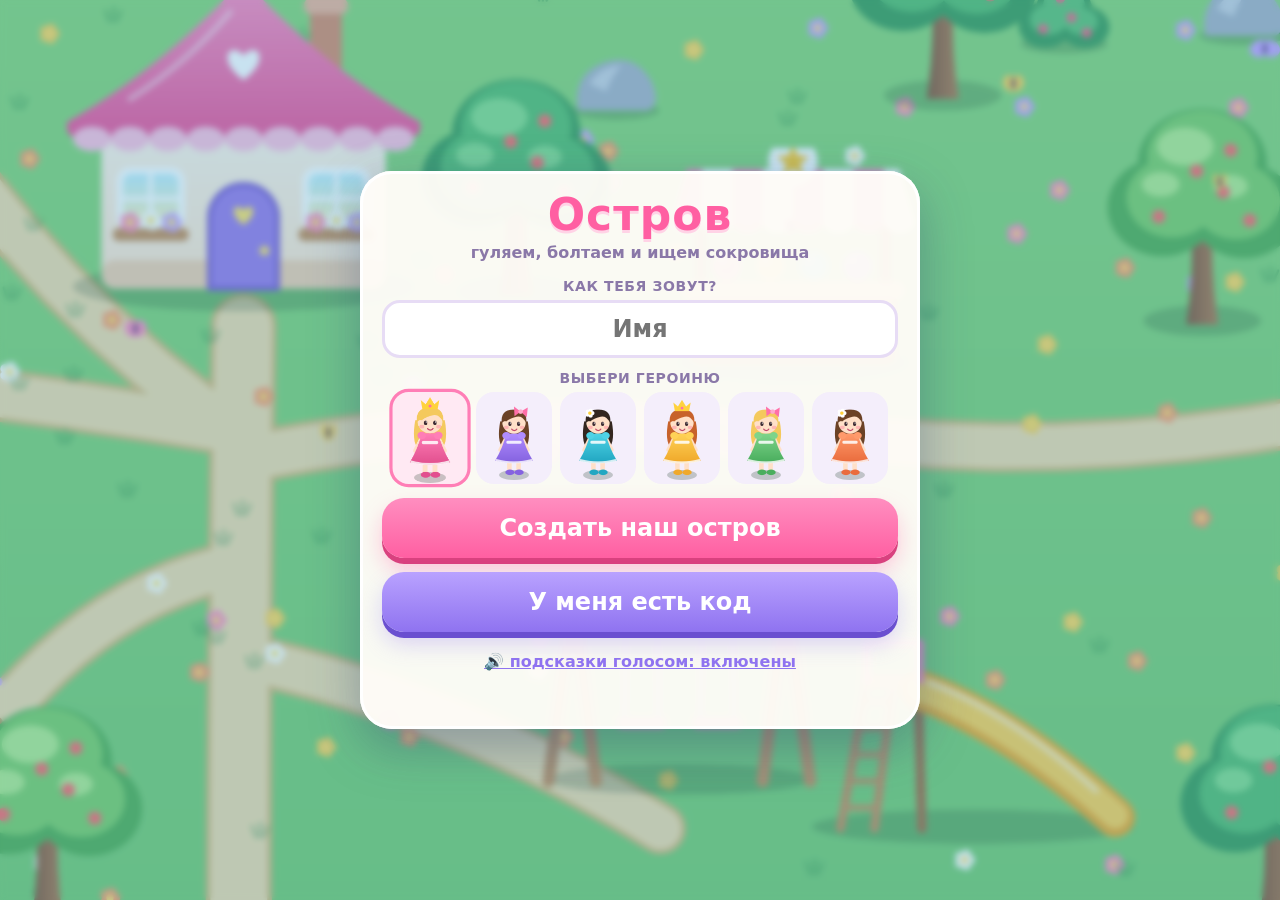
==== commit 11c427c9: "Add files via upload" ====
--- a/index.html
+++ b/index.html
@@ -151,6 +151,21 @@
   @media (max-width: 760px) { #gbar { top: calc(146px + env(safe-area-inset-top)); font-size: 17px; height: 42px; }
     #jump { bottom: calc(86px + env(safe-area-inset-bottom)); } #ride { bottom: calc(170px + env(safe-area-inset-bottom)); } #dance { bottom: calc(236px + env(safe-area-inset-bottom)); } #games { bottom: calc(86px + env(safe-area-inset-bottom)); }
     #act, #dig, #shopbtn { bottom: calc(168px + env(safe-area-inset-bottom)); font-size: 22px; } }
+  .wrow { display: flex; gap: 12px; align-items: flex-start; margin-top: 8px; }
+  #wprev { width: 140px; height: 170px; flex: 0 0 auto; background: #f4eefb; border-radius: 20px; }
+  .wside { flex: 1; min-width: 0; }
+  #wtabs { display: flex; gap: 6px; justify-content: center; }
+  #wtabs button { width: 54px; height: 54px; border-radius: 50%; font-size: 26px; background: #f4eefb; padding: 0; }
+  #wtabs button.on { background: #ffe36b; box-shadow: inset 0 0 0 3px #f0a92b; }
+  #wgrid, #pgrid { display: grid; gap: 8px; margin-top: 10px; }
+  #wgrid { grid-template-columns: repeat(4, 1fr); max-height: 38vh; overflow-y: auto; touch-action: pan-y; padding: 3px; }
+  #pgrid { grid-template-columns: repeat(3, 1fr); }
+  #wgrid button, #pgrid button { position: relative; padding: 2px; border-radius: 16px; background: #f4eefb; font-weight: 900; font-size: 15px; color: #e2447a; }
+  #wgrid button canvas, #pgrid button canvas { width: 100%; display: block; }
+  #wgrid button.on, #pgrid button.on { background: #ffe9f3; box-shadow: inset 0 0 0 3px #ff7eb6; }
+  #wgrid button b { position: absolute; left: 3px; right: 3px; bottom: 3px; border-radius: 10px; background: rgba(255, 255, 255, .92); color: #e59a00; font-size: 13px; line-height: 20px; }
+  #pgrid button.no canvas { filter: grayscale(1) brightness(1.5); opacity: .35; }
+  @media (max-width: 520px) { #wprev { width: 96px; height: 117px; } #wtabs button { width: 44px; height: 44px; font-size: 21px; } #wgrid { grid-template-columns: repeat(3, 1fr); } }
   .modalbg { position: fixed; inset: 0; background: rgba(40, 40, 80, .45); display: flex; align-items: center; justify-content: center; padding: 14px; overflow: auto; touch-action: pan-y; }
   #albumgrid { display: grid; grid-template-columns: repeat(4, 1fr); gap: 10px; margin-top: 12px; }
   #albumgrid div { aspect-ratio: 1; border-radius: 18px; background: #f4eefb; display: flex; flex-direction: column; align-items: center; justify-content: center; font-size: 38px; line-height: 1.1; }
@@ -246,6 +261,30 @@
   </div>
 </div>
 
+<div id="wardm" class="modalbg hidden">
+  <div class="card">
+    <div class="lbl" style="margin-top:0">Наряды · у нас <span id="wbal"></span> ⭐</div>
+    <div class="wrow">
+      <canvas id="wprev" width="280" height="340"></canvas>
+      <div class="wside"><div id="wtabs"></div><div id="wgrid"></div></div>
+    </div>
+    <button id="wbuy" class="big hidden"></button>
+    <button id="closeward" class="big alt">Готово</button>
+  </div>
+</div>
+
+<div id="petsm" class="modalbg hidden">
+  <div class="card">
+    <div class="lbl" style="margin-top:0">Питомцы · у нас <span id="pbal"></span> ⭐</div>
+    <div id="pgrid"></div>
+    <div id="pinfo" class="sub" style="margin:10px 0 0;min-height:22px"></div>
+    <button id="ptake" class="big hidden"></button>
+    <button id="pfeed" class="big alt hidden"></button>
+    <button id="pegg" class="big" style="background:linear-gradient(#ffcf4a,#f59a12);box-shadow:0 6px 0 #c97200"></button>
+    <button id="closepets" class="link">закрыть</button>
+  </div>
+</div>
+
 <div id="shop" class="modalbg hidden">
   <div class="card">
     <div class="lbl" style="margin-top:0">Лавка · у нас <span id="shopbal"></span> ⭐</div>
@@ -287,6 +326,7 @@
 var HOUSE = { x: 2600, y: 2050 }, SHOP = { x: 3180, y: 2130 }, SWING = { x: 3060, y: 2570 }, POND = { x: 2040, y: 2450, rx: 170, ry: 105 }, BENCH = { x: 2290, y: 2570 };
 var CLEAR = { x: 1150, y: 2100, r: 190 };
 var TRAMP = { x: 2850, y: 2790 }, SLIDE = { x: 3370, y: 2620 };
+var PETH = { x: 2020, y: 2030 };
 var MOUTH = { x: 2050, y: bandC(2050) + BAND };          /* вход в пещеру с юга */
 var HOLE = { x: 3150, y: bandC(3150) - BAND - 80 };      /* лаз в тайной бухте */
 var WRECK = { x: 2380, y: 318 };
@@ -324,6 +364,7 @@
   if (Math.abs(x - TRAMP.x) < 240 && y > TRAMP.y - 220 && y < TRAMP.y + 340) return true; // площадку деревья не загораживают
   if (Math.abs(x - SLIDE.x) < 300 && y > SLIDE.y - 300 && y < SLIDE.y + 340) return true;
   if (Math.abs(x - SWING.x) < 260 && y > SWING.y - 280 && y < SWING.y + 340) return true;
+  if (Math.abs(x - PETH.x) < 250 && y > PETH.y - 320 && y < PETH.y + 330) return true;
   if (d2(x, y, BENCH.x, BENCH.y) < 120 * 120 || d2(x, y, CLEAR.x, CLEAR.y) < CLEAR.r * CLEAR.r) return true;
   if (d2(x, y, MOUTH.x, MOUTH.y + 90) < 280 * 280 || d2(x, y, HOLE.x, HOLE.y) < 210 * 210 || d2(x, y, WRECK.x, WRECK.y) < 280 * 280) return true;
   for (var i = 0; i < 3; i++) if (d2(x, y, CHESTS[i].x, CHESTS[i].y) < 130 * 130) return true;
@@ -377,7 +418,7 @@
 function ellCol(x, y, rx, ry) { return { x: x, y: y, rx: rx, ry: ry }; }
 var COL0 = [
   ellCol(HOUSE.x, HOUSE.y - 50, 160, 78), ellCol(SHOP.x, SHOP.y - 28, 104, 46), ellCol(SWING.x, SWING.y - 12, 136, 30), ellCol(TRAMP.x, TRAMP.y - 30, 96, 36), ellCol(SLIDE.x + 10, SLIDE.y - 10, 170, 30),
-  ellCol(POND.x, POND.y, POND.rx + 14, POND.ry + 12), ellCol(BENCH.x, BENCH.y - 10, 52, 22), ellCol(WRECK.x, WRECK.y - 10, 170, 56)
+  ellCol(POND.x, POND.y, POND.rx + 14, POND.ry + 12), ellCol(BENCH.x, BENCH.y - 10, 52, 22), ellCol(WRECK.x, WRECK.y - 10, 170, 56), ellCol(PETH.x, PETH.y - 40, 140, 56)
 ];
 TREES.forEach(function (t) { COL0.push(ellCol(t[0], t[1] - 8, 30, 20)); });
 BUSHES.forEach(function (b) { COL0.push(ellCol(b[0], b[1] - 8, 34, 20)); });
@@ -439,6 +480,21 @@
   { n: 'Аквариум', p: 50, t: 'floor', w: 190, h: 190 }, { n: 'Пианино', p: 70, t: 'floor', w: 220, h: 190 }, { n: 'Ёлка', p: 30, t: 'floor', w: 170, h: 260 },
   { n: 'Большой ковёр', p: 20, t: 'rug', w: 380, h: 220 }
 ];
+/* наряды: d — платье, h — цвет волос, s — причёска, a — украшение, w — крылья; p — цена в звёздах (нет p — бесплатно) */
+var WARD = {
+  d: [{ n: 'Розовое', c: ['#ff7eb6', '#e2508f'] }, { n: 'Сиреневое', c: ['#b08cff', '#8563e0'] }, { n: 'Бирюзовое', c: ['#4fd3e6', '#22a7c2'] }, { n: 'Жёлтое', c: ['#ffd257', '#f0a92b'] },
+    { n: 'Зелёное', c: ['#7ed48a', '#4aae5e'] }, { n: 'Оранжевое', c: ['#ff9a6b', '#ea6c3d'] }, { n: 'Радужное', p: 30, k: 'rainbow', c: ['#ff8ec0', '#8f73f0'] },
+    { n: 'Звёздное', p: 30, k: 'stars', c: ['#4a5bc0', '#27306e'] }, { n: 'Золотое', p: 40, k: 'gold', c: ['#ffe27a', '#f0a92b'] }],
+  h: [{ n: 'Светлые волосы', c: '#f4c95d' }, { n: 'Каштановые волосы', c: '#6b4226' }, { n: 'Тёмные волосы', c: '#33261f' }, { n: 'Рыжие волосы', c: '#c7622b' },
+    { n: 'Розовые волосы', p: 15, c: '#ff8ec0' }, { n: 'Голубые волосы', p: 15, c: '#6fc3ff' }, { n: 'Сиреневые волосы', p: 15, c: '#b08cff' }],
+  s: [{ n: 'Распущенные' }, { n: 'Хвостики' }, { n: 'Пучки', p: 10 }],
+  a: [{ n: 'Без украшения' }, { n: 'Корона' }, { n: 'Бантик' }, { n: 'Цветок' }, { n: 'Кошачьи ушки', p: 20 }, { n: 'Диадема', p: 25 }, { n: 'Колпачок', p: 20 }, { n: 'Заячьи ушки', p: 20 }],
+  w: [{ n: 'Без крыльев' }, { n: 'Крылья феи', p: 40 }, { n: 'Крылья бабочки', p: 50 }, { n: 'Крылья ангела', p: 60 }]
+};
+var PRESETS = [{ d: 0, h: 0, a: 1 }, { d: 1, h: 1, a: 2 }, { d: 2, h: 2, a: 3 }, { d: 3, h: 3, a: 1 }, { d: 4, h: 0, a: 2 }, { d: 5, h: 1, a: 3 }];
+var PETS = [{ n: 'Котёнок' }, { n: 'Щенок' }, { n: 'Зайчик' }, { n: 'Лисёнок' }, { n: 'Панда' }, { n: 'Дракончик' }];
+var EGG_PRICE = 50, FEED_PRICE = 3, PET_MAX = 10;
+var WARDROBE = { x: 850, y: HWALL + 46 };
 var COL2 = [];
 function fix2(p) { pushOut(COL2, p); p.x = Math.max(110, Math.min(HW - 110, p.x)); p.y = Math.max(HWALL + 40, Math.min(HH - 70, p.y)); return p; }
 /* куда можно поставить вещь */
@@ -470,14 +526,6 @@
 }
 /* ===== конец описания мира ===== */
 
-var LOOKS = [
-  { dress: '#ff7eb6', dress2: '#e2508f', hair: '#f4c95d', acc: 'crown' },
-  { dress: '#b08cff', dress2: '#8563e0', hair: '#6b4226', acc: 'bow' },
-  { dress: '#4fd3e6', dress2: '#22a7c2', hair: '#33261f', acc: 'flower' },
-  { dress: '#ffd257', dress2: '#f0a92b', hair: '#c7622b', acc: 'crown' },
-  { dress: '#7ed48a', dress2: '#4aae5e', hair: '#f4c95d', acc: 'bow' },
-  { dress: '#ff9a6b', dress2: '#ea6c3d', hair: '#6b4226', acc: 'flower' }
-];
 var EMOTES = ['❤️', '👋', '😂', '👍', '🌟'];
 var ALBUM = [['👑', 'Корона'], ['💍', 'Кольцо'], ['💎', 'Алмаз'], ['🗝️', 'Ключ'], ['🏺', 'Ваза'], ['📿', 'Бусы'], ['🐚', 'Ракушка'], ['🔱', 'Трезубец'], ['🪙', 'Монета'], ['🧭', 'Компас'], ['🏆', 'Кубок'], ['🦄', 'Единорог']];
 var SPEED = 400;
@@ -495,6 +543,7 @@
 if (!/^[a-z0-9]{8,32}$/.test(store.id || '')) {
   store.id = ''; for (var i0 = 0; i0 < 16; i0++) store.id += 'abcdefghijklmnopqrstuvwxyz0123456789'[Math.floor(Math.random() * 36)];
 }
+store.look = normLook(store.look);
 function saveStore() { try { localStorage.setItem('ostrov.v1', JSON.stringify(store)); } catch (e) { /* ничего */ } }
 saveStore();
 
@@ -668,6 +717,29 @@
     g.strokeStyle = 'rgba(255,255,255,.5)'; g.lineWidth = 6; g.beginPath(); g.moveTo(-46, -154); g.quadraticCurveTo(40, -122, 130, -40); g.stroke();
     g.strokeStyle = '#ff8ec0'; g.lineWidth = 8; g.beginPath(); g.moveTo(-112, -156); g.lineTo(-112, -196); g.lineTo(-56, -196); g.lineTo(-56, -156); g.stroke();
   });
+  sprite('peth', 320, 290, 160, 268, function (g) { // домик питомцев
+    shadow(g, 140, 22);
+    var wg = g.createLinearGradient(0, -150, 0, 0); wg.addColorStop(0, '#e7dcff'); wg.addColorStop(1, '#cdbbf7');
+    g.fillStyle = wg; rr(g, -120, -150, 240, 150, 20); g.fill();
+    var rg = g.createLinearGradient(0, -250, 0, -130); rg.addColorStop(0, '#5fe0ee'); rg.addColorStop(1, '#22a7c2');
+    g.fillStyle = rg; g.beginPath(); g.moveTo(-150, -136); g.quadraticCurveTo(-70, -190, 0, -256); g.quadraticCurveTo(70, -190, 150, -136); g.quadraticCurveTo(152, -122, 136, -122); g.lineTo(-136, -122); g.quadraticCurveTo(-152, -122, -150, -136); g.closePath(); g.fill();
+    g.fillStyle = '#a8f0f7'; for (var k = -3; k <= 3; k++) { ell(g, k * 40, -122, 20, 12); g.fill(); }
+    g.fillStyle = '#4a3560'; g.beginPath(); g.moveTo(-38, 0); g.lineTo(-38, -56); g.arc(0, -56, 38, Math.PI, 0); g.lineTo(38, 0); g.closePath(); g.fill();
+    g.fillStyle = '#fff'; ell(g, 0, -176, 30, 30); g.fill();
+    g.fillStyle = '#ff7eb6'; ell(g, 0, -170, 12, 10); g.fill(); [[-14, -184], [-5, -192], [5, -192], [14, -184]].forEach(function (q) { ell(g, q[0], q[1], 5, 6); g.fill(); });
+    [-82, 82].forEach(function (x) { g.fillStyle = '#fff'; ell(g, x, -84, 26, 26); g.fill(); g.fillStyle = '#bfeeff'; ell(g, x, -84, 19, 19); g.fill(); });
+    g.fillStyle = '#ffd257'; rr(g, -60, -16, 32, 16, 6); g.fill(); g.fillStyle = '#c98f5a'; ell(g, -44, -18, 12, 5); g.fill();
+  });
+  sprite('wardrobe', 240, 310, 120, 296, function (g) { // шкаф с нарядами
+    shadow(g, 100, 14);
+    g.fillStyle = '#e2508f'; rr(g, -98, -284, 196, 284, 20); g.fill();
+    g.fillStyle = '#ff8ec0'; rr(g, -88, -272, 84, 250, 12); g.fill(); rr(g, 4, -272, 84, 250, 12); g.fill();
+    var mg = g.createLinearGradient(-80, -260, -20, -60); mg.addColorStop(0, '#e8fbff'); mg.addColorStop(1, '#a9dff5');
+    g.fillStyle = mg; rr(g, -78, -260, 64, 190, 30); g.fill(); g.strokeStyle = 'rgba(255,255,255,.8)'; g.lineWidth = 5; g.beginPath(); g.moveTo(-62, -230); g.lineTo(-40, -250); g.stroke();
+    heart(g, 46, -190, 20, '#fff'); g.fillStyle = '#ffe36b'; ell(g, -10, -140, 6, 6); g.fill(); ell(g, 14, -140, 6, 6); g.fill();
+    g.fillStyle = '#c93a78'; rr(g, -98, -22, 196, 22, 8); g.fill();
+    starPath(g, 0, -290, 16, 7, 0); g.fillStyle = '#ffd23c'; g.fill();
+  });
   sprite('bush', 120, 90, 60, 80, function (g) {
     shadow(g, 46, 10);
     g.fillStyle = '#3f9e57'; ell(g, -20, -22, 28, 24); g.fill(); ell(g, 22, -20, 26, 22); g.fill(); ell(g, 0, -38, 30, 26); g.fill();
@@ -851,6 +923,81 @@
   return c;
 }
 
+/* --- части наряда --- */
+function normLook(l) {
+  var b = typeof l === 'number' ? (PRESETS[l] || PRESETS[0]) : (l || PRESETS[0]);
+  function n(v, max) { v = v | 0; return v >= 0 && v < max ? v : 0; }
+  var pt = b.pt === undefined || b.pt === null ? -1 : b.pt | 0;
+  return { d: n(b.d, WARD.d.length), h: n(b.h, WARD.h.length), s: n(b.s, WARD.s.length), a: n(b.a, WARD.a.length), w: n(b.w, WARD.w.length), pt: pt >= 0 && pt < PETS.length ? pt : -1 };
+}
+var lookCache = {};
+function lookOf(l) {
+  var key = l.d + '.' + l.h + '.' + l.s + '.' + l.a + '.' + l.w, L = lookCache[key];
+  if (!L) { var d = WARD.d[l.d]; L = lookCache[key] = { dress: d.c[0], dress2: d.c[1], dk: d.k || '', hair: WARD.h[l.h].c, hs: l.s, acc: l.a, wings: l.w }; }
+  return L;
+}
+function drawWings(c, w, t) {
+  var f = Math.sin(t * 6) * 0.12;
+  [-1, 1].forEach(function (sd) {
+    c.save(); c.translate(sd * 12, -72); c.scale(sd, 1); c.rotate(-0.25 - f);
+    if (w === 1) { c.fillStyle = 'rgba(255,170,225,.75)'; c.strokeStyle = '#fff'; c.lineWidth = 2.5; c.beginPath(); c.ellipse(34, -22, 36, 17, -0.5, 0, 6.29); c.fill(); c.stroke(); c.beginPath(); c.ellipse(28, 12, 24, 12, 0.5, 0, 6.29); c.fill(); c.stroke(); }
+    else if (w === 2) {
+      c.fillStyle = '#b08cff'; c.beginPath(); c.ellipse(36, -26, 38, 24, -0.5, 0, 6.29); c.fill(); c.fillStyle = '#4fd3e6'; c.beginPath(); c.ellipse(30, 14, 26, 17, 0.5, 0, 6.29); c.fill();
+      c.fillStyle = '#ff8ec0'; ell(c, 42, -30, 13, 9); c.fill(); c.fillStyle = '#ffe36b'; ell(c, 34, 16, 8, 6); c.fill(); c.fillStyle = '#fff'; ell(c, 60, -36, 4, 4); c.fill(); ell(c, 48, 22, 3, 3); c.fill();
+    } else {
+      c.fillStyle = '#fff'; c.strokeStyle = '#cfe6ff'; c.lineWidth = 2.5;
+      [[44, -34, 34, 13, -0.7], [50, -14, 34, 12, -0.25], [44, 6, 28, 11, 0.2], [32, 22, 20, 9, 0.6]].forEach(function (q) { c.beginPath(); c.ellipse(q[0], q[1], q[2], q[3], q[4], 0, 6.29); c.fill(); c.stroke(); });
+    }
+    c.restore();
+  });
+}
+function drawHairBack(c, L, sw) {
+  c.fillStyle = L.hair;
+  if (!L.hs) { c.beginPath(); c.moveTo(-27, -104); c.quadraticCurveTo(-34, -66, -22, -52 + sw * 0.2); c.lineTo(22, -52 - sw * 0.2); c.quadraticCurveTo(34, -66, 27, -104); c.closePath(); c.fill(); return; }
+  c.beginPath(); c.moveTo(-26, -104); c.quadraticCurveTo(-30, -82, -20, -78); c.lineTo(20, -78); c.quadraticCurveTo(30, -82, 26, -104); c.closePath(); c.fill();
+  if (L.hs === 1) {
+    [-1, 1].forEach(function (sd) { c.save(); c.translate(sd * 27, -100); c.rotate(sd * (-0.35) + sw * 0.02); c.fillStyle = L.hair; ell(c, 0, 22, 9, 24); c.fill(); c.fillStyle = '#ff6fa8'; ell(c, 0, 1, 7, 5); c.fill(); c.restore(); });
+  } else { ell(c, -19, -125, 11, 11); c.fill(); ell(c, 19, -125, 11, 11); c.fill(); }
+}
+function drawAcc(c, L) {
+  var a = L.acc;
+  if (a === 4) { [-1, 1].forEach(function (sd) { c.fillStyle = L.hair; c.beginPath(); c.moveTo(sd * 7, -122); c.lineTo(sd * 22, -144); c.lineTo(sd * 25, -116); c.closePath(); c.fill(); c.fillStyle = '#ffb3d1'; c.beginPath(); c.moveTo(sd * 13, -123); c.lineTo(sd * 21, -136); c.lineTo(sd * 22, -120); c.closePath(); c.fill(); }); }
+  else if (a === 5) { c.strokeStyle = '#d9e2f2'; c.lineWidth = 5; c.beginPath(); c.arc(0, -108, 22, Math.PI * 1.18, Math.PI * 1.82); c.stroke(); c.fillStyle = '#d9e2f2'; c.beginPath(); c.moveTo(-8, -128); c.lineTo(0, -144); c.lineTo(8, -128); c.closePath(); c.fill(); c.fillStyle = '#4fd3e6'; ell(c, 0, -131, 4, 5); c.fill(); }
+  else if (a === 6) { c.fillStyle = '#b08cff'; c.beginPath(); c.moveTo(-15, -122); c.lineTo(4, -168); c.lineTo(17, -120); c.closePath(); c.fill(); c.strokeStyle = '#ffe36b'; c.lineWidth = 4; c.beginPath(); c.moveTo(-9, -136); c.lineTo(13, -134); c.moveTo(-3, -150); c.lineTo(9, -149); c.stroke(); c.fillStyle = '#ff8ec0'; ell(c, 4, -170, 7, 7); c.fill(); }
+  else if (a === 7) { [-1, 1].forEach(function (sd) { c.save(); c.translate(sd * 11, -122); c.rotate(sd * 0.18); c.fillStyle = '#fff'; ell(c, 0, -20, 7.5, 24); c.fill(); c.fillStyle = '#ffb3d1'; ell(c, 0, -19, 3.6, 17); c.fill(); c.restore(); }); }
+}
+/* --- питомцы --- */
+var PETC = [{ b: '#f6b26b', b2: '#fff3e0', e: 'cat' }, { b: '#c98f5a', b2: '#f3e0c8', e: 'dog' }, { b: '#f4f1f8', b2: '#ffd3e6', e: 'bunny' }, { b: '#f08a3c', b2: '#ffffff', e: 'fox' }, { b: '#ffffff', b2: '#3a3542', e: 'panda' }, { b: '#7ed48a', b2: '#ffe36b', e: 'dragon' }];
+function drawPet(c, x, y, k, s, face, ph, mv, crown) {
+  var Q = PETC[k] || PETC[0], e = Q.e, hop = mv ? Math.abs(Math.sin(ph)) * 9 : 0, sw = mv ? Math.sin(ph) * 5 : 0, dark = e === 'panda' ? Q.b2 : Q.b;
+  c.save(); c.translate(x, y); c.fillStyle = 'rgba(30,60,40,.22)'; ell(c, 0, 0, 24 * s, 7 * s); c.fill();
+  c.scale(s * (face || 1), s); c.translate(0, -hop); c.lineCap = 'round';
+  if (e === 'cat') { c.strokeStyle = Q.b; c.lineWidth = 7; c.beginPath(); c.moveTo(-20, -18); c.quadraticCurveTo(-38, -30, -30, -48 + sw); c.stroke(); }
+  else if (e === 'dog') { c.strokeStyle = Q.b; c.lineWidth = 6; c.beginPath(); c.moveTo(-20, -24); c.lineTo(-31, -38 + sw * 1.6); c.stroke(); }
+  else if (e === 'fox') { c.fillStyle = Q.b; ell(c, -28, -24, 15, 9); c.fill(); c.fillStyle = '#fff'; ell(c, -39, -26, 6, 5); c.fill(); }
+  else if (e === 'dragon') { c.fillStyle = Q.b; c.beginPath(); c.moveTo(-16, -12); c.quadraticCurveTo(-46, -8, -48, -30); c.quadraticCurveTo(-34, -20, -16, -26); c.closePath(); c.fill(); c.fillStyle = '#b08cff'; c.beginPath(); c.moveTo(-6, -32); c.quadraticCurveTo(-34, -70 - sw, 0, -54); c.closePath(); c.fill(); }
+  else { c.fillStyle = e === 'panda' ? Q.b2 : '#fff'; ell(c, -23, -20, 7, 7); c.fill(); }
+  c.fillStyle = dark; ell(c, -12 + sw, -4, 7, 5); c.fill(); ell(c, 10 - sw, -4, 7, 5); c.fill();
+  c.fillStyle = Q.b; ell(c, -2, -20, 22, 16); c.fill();
+  if (e === 'panda') { c.fillStyle = Q.b2; ell(c, -15, -12, 8, 10); c.fill(); ell(c, 9, -10, 8, 10); c.fill(); }
+  else { c.fillStyle = Q.b2; ell(c, 3, -15, 12, 9); c.fill(); }
+  c.fillStyle = dark;
+  if (e === 'cat' || e === 'fox') [-1, 1].forEach(function (d) { c.beginPath(); c.moveTo(14 + d * 15, -56); c.lineTo(14 + d * 21, -80); c.lineTo(14 + d * 3, -64); c.closePath(); c.fill(); });
+  else if (e === 'bunny') { ell(c, 6, -80, 6.5, 19); c.fill(); ell(c, 22, -80, 6.5, 19); c.fill(); c.fillStyle = Q.b2; ell(c, 6, -80, 3, 13); c.fill(); ell(c, 22, -80, 3, 13); c.fill(); }
+  else if (e === 'panda') { ell(c, -1, -64, 8, 8); c.fill(); ell(c, 29, -64, 8, 8); c.fill(); }
+  else if (e === 'dragon') { c.fillStyle = Q.b2; [-1, 1].forEach(function (d) { c.beginPath(); c.moveTo(14 + d * 11, -60); c.lineTo(14 + d * 15, -80); c.lineTo(14 + d * 3, -64); c.closePath(); c.fill(); }); }
+  c.fillStyle = Q.b; ell(c, 14, -46, 20, 18); c.fill();
+  if (e === 'dog') { c.fillStyle = '#8a5a3a'; ell(c, -3, -46, 6.5, 13); c.fill(); ell(c, 31, -46, 6.5, 13); c.fill(); }
+  if (e === 'panda') { c.fillStyle = Q.b2; ell(c, 7, -48, 6, 7); c.fill(); ell(c, 23, -48, 6, 7); c.fill(); }
+  c.fillStyle = e === 'panda' ? '#fff' : Q.b2; ell(c, 17, -40, 11, 8); c.fill();
+  c.fillStyle = '#3d2b33'; ell(c, 8, -48, 2.6, 3.3); c.fill(); ell(c, 23, -48, 2.6, 3.3); c.fill(); ell(c, 17, -42, 3, 2.2); c.fill();
+  c.fillStyle = '#fff'; ell(c, 8.8, -49.2, 1, 1); c.fill(); ell(c, 23.8, -49.2, 1, 1); c.fill();
+  c.fillStyle = 'rgba(255,120,150,.5)'; ell(c, 2, -40, 4, 3); c.fill(); ell(c, 31, -40, 4, 3); c.fill();
+  if (crown) { c.fillStyle = '#ffd23c'; c.beginPath(); c.moveTo(4, -62); c.lineTo(2, -77); c.lineTo(9, -70); c.lineTo(14, -80); c.lineTo(19, -70); c.lineTo(26, -77); c.lineTo(24, -62); c.closePath(); c.fill(); }
+  c.restore();
+}
+function petSize(k) { var h = pets[k] || 0; return h >= 5 ? 1.25 : 0.9; }
+
 /* --- героиня --- */
 var SKIN = '#ffe0c8';
 function drawGirl(c, x, y, s, L, o) {
@@ -862,7 +1009,8 @@
   c.scale(o.face || 1, 1); c.translate(0, -bob - z); if (o.rot) c.rotate(o.rot); if (o.sit) c.translate(0, 24);
   if (o.clip) { c.beginPath(); c.rect(-80, -200, 160, 148); c.clip(); }
   c.lineCap = 'round'; c.lineJoin = 'round';
-  c.fillStyle = L.hair; c.beginPath(); c.moveTo(-27, -104); c.quadraticCurveTo(-34, -66, -22, -52 + sw * 0.2); c.lineTo(22, -52 - sw * 0.2); c.quadraticCurveTo(34, -66, 27, -104); c.closePath(); c.fill();
+  if (L.wings) drawWings(c, L.wings, t);
+  drawHairBack(c, L, sw);
   c.strokeStyle = SKIN; c.lineWidth = 9;
   if (o.sit) {
     c.beginPath(); c.moveTo(-6, -31); c.lineTo(14, -28); c.moveTo(8, -31); c.lineTo(27, -26); c.stroke();
@@ -876,12 +1024,16 @@
   else if (o.arms === 2) { var pk = Math.sin(t * 12) * 4; c.moveTo(-13, -70); c.lineTo(14, -58 + pk); c.moveTo(15, -70); c.lineTo(34, -60 - pk); }
   else { c.moveTo(-15, -72); c.lineTo(-27 - sw * 0.5, -48); c.moveTo(15, -72); c.lineTo(27 + sw * 0.5, -48); }
   c.stroke();
-  var dg = c.createLinearGradient(0, -80, 0, -24); dg.addColorStop(0, L.dress); dg.addColorStop(1, L.dress2);
+  var dg;
+  if (L.dk === 'rainbow') { dg = c.createLinearGradient(-36, 0, 36, 0); ['#ff7eb6', '#ffb057', '#ffe36b', '#7ed48a', '#4fd3e6', '#b08cff'].forEach(function (cl, i) { dg.addColorStop(i / 5, cl); }); }
+  else { dg = c.createLinearGradient(0, -80, 0, -24); dg.addColorStop(0, L.dress); dg.addColorStop(1, L.dress2); }
   c.fillStyle = dg; c.beginPath(); c.moveTo(-15, -80); c.lineTo(15, -80); c.quadraticCurveTo(22, -52, 37, -27);
   c.quadraticCurveTo(0, -17, -37, -27); c.quadraticCurveTo(-22, -52, -15, -80); c.closePath(); c.fill();
   c.strokeStyle = 'rgba(255,255,255,.8)'; c.lineWidth = 4; c.beginPath(); c.moveTo(-34, -28); c.quadraticCurveTo(0, -19, 34, -28); c.stroke();
   c.fillStyle = 'rgba(255,255,255,.85)'; rr(c, -15, -66, 30, 6, 3); c.fill();
   c.fillStyle = L.dress; ell(c, -15, -76, 8, 7); c.fill(); ell(c, 15, -76, 8, 7); c.fill();
+  if (L.dk === 'stars') { c.fillStyle = '#ffe36b'; [[-18, -40], [4, -50], [20, -36], [-4, -32], [-10, -58], [12, -60]].forEach(function (q) { starPath(c, q[0], q[1], 4.5, 2, 0); c.fill(); }); }
+  else if (L.dk === 'gold') { c.fillStyle = 'rgba(255,255,255,.85)'; [[-16, -42], [8, -52], [20, -34], [-2, -34]].forEach(function (q) { starPath(c, q[0], q[1], 4, 1.4, 0.4); c.fill(); }); }
   c.fillStyle = SKIN; ell(c, 0, -102, 23, 22); c.fill();
   c.fillStyle = L.hair; c.beginPath(); c.moveTo(-24, -100); c.quadraticCurveTo(-27, -128, 0, -127); c.quadraticCurveTo(27, -128, 24, -100);
   c.quadraticCurveTo(17, -116, 5, -113); c.quadraticCurveTo(-8, -110, -15, -104); c.quadraticCurveTo(-20, -106, -24, -100); c.closePath(); c.fill();
@@ -891,14 +1043,15 @@
   c.fillStyle = 'rgba(255,120,150,.4)'; ell(c, -15, -92, 4.6, 3.2); c.fill(); ell(c, 16, -92, 4.6, 3.2); c.fill();
   if (o.talk) { c.fillStyle = '#c2476a'; ell(c, 0.5, -89, 4, 2 + Math.abs(Math.sin(t * 14)) * 3); c.fill(); }
   else { c.strokeStyle = '#c2476a'; c.lineWidth = 2.2; c.beginPath(); c.arc(0.5, -92, 6, 0.18 * Math.PI, 0.82 * Math.PI); c.stroke(); }
-  if (L.acc === 'crown') {
+  if (L.acc === 1) {
     c.fillStyle = '#ffd23c'; c.beginPath(); c.moveTo(-14, -124); c.lineTo(-17, -141); c.lineTo(-8, -133); c.lineTo(0, -146); c.lineTo(8, -133); c.lineTo(17, -141); c.lineTo(14, -124); c.closePath(); c.fill();
     c.fillStyle = '#ff6fa8'; ell(c, 0, -130, 2.6, 2.6); c.fill();
-  } else if (L.acc === 'bow') {
+  } else if (L.acc === 2) {
     c.fillStyle = '#ff6fa8'; c.beginPath(); c.moveTo(13, -123); c.lineTo(0, -133); c.lineTo(1, -114); c.closePath(); c.fill();
     c.beginPath(); c.moveTo(13, -123); c.lineTo(27, -131); c.lineTo(25, -112); c.closePath(); c.fill();
     c.fillStyle = '#ffa9cb'; ell(c, 13, -123, 4.5, 4.5); c.fill();
-  } else flower(c, -16, -120, 5, '#fff', '#ffd23c');
+  } else if (L.acc === 3) flower(c, -16, -120, 5, '#fff', '#ffd23c');
+  else if (L.acc >= 4) drawAcc(c, L);
   c.restore();
   if (o.clip) { // купается: круг и рябь на воде
     c.strokeStyle = 'rgba(255,255,255,.7)'; c.lineWidth = 3; c.beginPath(); c.ellipse(x, y - 50 * s, (44 + Math.sin(t * 3) * 6) * s, (15 + Math.sin(t * 3) * 2) * s, 0, 0, 6.29); c.stroke();
@@ -927,7 +1080,7 @@
 /* --- героиня с учётом того, чем она занята --- */
 function swingA(e) { return Math.sin(e * 2.6) * 0.55 * Math.min(1, e / 1.5); }
 function drawPlayer(p) {
-  var L = LOOKS[p.look] || LOOKS[0], o = { mv: p.mv, ph: p.ph, t: T, face: p.face, seed: p.seed, talk: p.talk }, x = p.x, y = p.y, q = p.pose, e = 0, lx = 0, ly = 0;
+  var L = lookOf(p.look), o = { mv: p.mv, ph: p.ph, t: T, face: p.face, seed: p.seed, talk: p.talk }, x = p.x, y = p.y, q = p.pose, e = 0, lx = 0, ly = 0;
   if (p.jt && T - p.jt < 0.55) o.z = Math.sin((T - p.jt) / 0.55 * Math.PI) * 85;
   if (game && p.id === game.it) { ctx.strokeStyle = 'rgba(255,110,40,' + (0.55 + 0.35 * Math.sin(T * 8)) + ')'; ctx.lineWidth = 7; ctx.beginPath(); ctx.ellipse(p.x, p.y, 46, 17, 0, 0, 6.29); ctx.stroke(); }
   if (q) {
@@ -966,7 +1119,7 @@
   BUSHES.forEach(function (b) { OBJ0.push({ x: b[0], y: b[1], k: 'bush', h: 90 }); });
   ROCKS.forEach(function (r) { OBJ0.push({ x: r[0], y: r[1], k: 'rock', h: 90 }); });
   OBJ0.push({ x: HOUSE.x, y: HOUSE.y, k: 'house', h: 360 }, { x: SHOP.x, y: SHOP.y, k: 'shop', h: 240 }, { x: SWING.x, y: SWING.y, k: 'swing', h: 230 }, { x: TRAMP.x, y: TRAMP.y, k: 'tramp', h: 120 }, { x: SLIDE.x, y: SLIDE.y, k: 'slide', h: 220 },
-    { x: BENCH.x, y: BENCH.y, k: 'bench', h: 90 }, { x: WRECK.x, y: WRECK.y, k: 'wreck', h: 300 },
+    { x: BENCH.x, y: BENCH.y, k: 'bench', h: 90 }, { x: WRECK.x, y: WRECK.y, k: 'wreck', h: 300 }, { x: PETH.x, y: PETH.y, k: 'peth', h: 280 },
     { x: MOUTH.x, y: MOUTH.y + 6, k: 'mouth', h: 290 }, { x: HOLE.x, y: HOLE.y - 40, k: 'hole', h: 160, ay: 40 });
   var R = rng(5), x;
   for (x = 150; x < 5100; x += 205) { // дальний ряд гор
@@ -1040,7 +1193,8 @@
 var T = 0;
 
 function setFurn() { // пересчитать, что стоит в домике
-  COL2.length = 0; houseObjs = [];
+  COL2.length = 0; houseObjs = [{ x: WARDROBE.x, y: WARDROBE.y, k: 'wardrobe', h: 320 }];
+  COL2.push(ellCol(WARDROBE.x, WARDROBE.y - 10, 104, 26));
   furn.forEach(function (f) {
     var c = CAT[f.i]; if (!c || c.t !== 'floor') return;
     COL2.push(ellCol(f.x, f.y - 8, c.w * 0.36, 18)); houseObjs.push({ x: f.x, y: f.y, k: 'f' + f.i, h: c.h + 40 });
@@ -1048,7 +1202,7 @@
 }
 function owned(i) { return (inv[i] || 0) + furn.filter(function (f) { return f.i === i; }).length; }
 function mkPlayer(p) {
-  return { id: p.id, name: p.name, look: p.look, x: p.x, y: p.y, tx: p.tx, ty: p.ty, m: p.m | 0, ph: 0, face: 1, mv: false, stuck: 0,
+  return { id: p.id, name: p.name, look: normLook(p.look), x: p.x, y: p.y, tx: p.tx, ty: p.ty, m: p.m | 0, ph: 0, face: 1, mv: false, stuck: 0,
     talk: false, em: null, emT: 0, seed: Math.random() * 4, rtc: '', rd: p.rd | 0, jt: 0,
     pose: p.pose ? { k: p.pose.k, s: p.pose.s, x: p.pose.x, y: p.pose.y, sy: p.pose.sy, t0: T } : null };
 }
@@ -1156,6 +1310,7 @@
     m.players.forEach(function (q) { players.set(q.id, mkPlayer(q)); });
     stars = m.stars.map(function (s) { return { id: s.id, x: s.x, y: s.y, m: s.m | 0, k: s.k | 0, born: T }; });
     total = m.total; $('starn').textContent = total;
+    ward = m.ward || []; pets = m.pets || {};
     album = m.album || []; chestOpen = {}; (m.chests || []).forEach(function (id) { chestOpen[id] = true; });
     furn = m.furn || []; inv = m.inv || {}; setFurn(); drawTray();
     treasure = m.tr || null; trShowAt = T + 1; ev = null;
@@ -1202,8 +1357,10 @@
     toast(nameOf(m.by) + ' открыла сундук!  +' + m.add + ' ⭐');
   }
   else if (m.t === 'cc') { delete chestOpen[m.id]; }
+  else if (m.t === 'lk' || m.t === 'wb' || m.t === 'eg' || m.t === 'fd') shopMsg(m);
   else if (m.t === 'by') { total = m.total; bumpStars(); inv[m.i] = m.n; drawTray(); drawShop(); toast(nameOf(m.by) + ' купила: ' + CAT[m.i].n + '. Поставь в домике 🏠'); beep([784, 1047], 0.09, 0.12); }
   else if (m.t === 'no') { toast('Не хватает звёздочек ⭐'); }
+  else if (m.t === 'nn') { toast('Все питомцы уже с нами!'); }
   else if (m.t === 'pu') { furn.push(m.f); inv[m.f.i] = m.n; setFurn(); drawTray(); if (me.m === 2) beep([440, 660], 0.06, 0.1); }
   else if (m.t === 'tf') { furn = furn.filter(function (f) { return f.u !== m.u; }); inv[m.i] = m.n; setFurn(); drawTray(); }
   else if (m.t === 'rtc') { onRtc(m.from, m.d); }
@@ -1356,14 +1513,15 @@
   $('demo').classList.toggle('hidden', !NOSERVER);
   $('savedcode').textContent = fmtCode(store.room);
 }
-LOOKS.forEach(function (L, i) {
+PRESETS.forEach(function (PR, i) {
+  var L = lookOf(normLook(i));
   var b = document.createElement('button'), c = document.createElement('canvas');
   c.width = 140; c.height = 172; b.appendChild(c);
   drawGirl(c.getContext('2d'), 70, 160, 1.02, L, { mv: false, t: 0.5, face: 1, seed: 2 });
-  b.onclick = function () { store.look = i; saveStore(); markLook(); };
+  b.onclick = function () { var l = normLook(store.look), n = normLook(i); l.d = n.d; l.h = n.h; l.a = n.a; store.look = l; saveStore(); markLook(); };
   $('looks').appendChild(b);
 });
-function markLook() { Array.prototype.forEach.call($('looks').children, function (b, i) { b.classList.toggle('on', i === store.look); }); }
+function markLook() { Array.prototype.forEach.call($('looks').children, function (b, i) { var n = normLook(i), l = normLook(store.look); b.classList.toggle('on', n.d === l.d && n.h === l.h && n.a === l.a); }); }
 markLook();
 $('name').value = store.name || '';
 $('name').addEventListener('input', function () { store.name = $('name').value.trim(); saveStore(); });
@@ -1415,7 +1573,7 @@
   disconnect(); demo = false; clearInterval(botTimer);
   screenMode = 'lobby'; me = null; players.clear(); stars = []; treasure = null; ev = null; trans = null;
   setDecor(false); game = null; curSpot = null; curKey = ''; $('ride').classList.remove('on');
-  ['hud', 'modal', 'album', 'dig', 'radar', 'shop', 'shopbtn', 'decor', 'act', 'gbar', 'gamesm'].forEach(function (id) { $(id).classList.add('hidden'); });
+  ['hud', 'modal', 'album', 'dig', 'radar', 'shop', 'shopbtn', 'decor', 'act', 'gbar', 'gamesm', 'wardm', 'petsm'].forEach(function (id) { $(id).classList.add('hidden'); });
   $('lobby').classList.remove('hidden');
   busy(false); lobbyView(); showErr(msg || '');
   try { if (document.fullscreenElement) document.exitFullscreen(); } catch (e) { /* не страшно */ }
@@ -1520,6 +1678,7 @@
    ЧЕМ ЗАНЯТЬСЯ: качели, батут, горка, пруд, мебель, прыжки, единорог, игры вдвоём
    ===================================================================== */
 var SPOTS0 = [
+  { key: 's5', ui: 'pets', n: 'Питомцы', e: '🐾', x: PETH.x, y: PETH.y + 50, r: 120 },
   { key: 's0', k: 'swing', n: 'Покачаться', e: '🎠', x: SWING.x, y: SWING.y + 40, r: 125, seats: [[SWING.x - 40, SWING.y, SWING.y + 2], [SWING.x + 40, SWING.y, SWING.y + 2]] },
   { key: 's1', k: 'tramp', n: 'Попрыгать', e: '🤸', x: TRAMP.x, y: TRAMP.y + 10, r: 125, seats: [[TRAMP.x - 30, TRAMP.y - 36, TRAMP.y + 2], [TRAMP.x + 30, TRAMP.y - 36, TRAMP.y + 2]] },
   { key: 's2', k: 'slide', n: 'Скатиться', e: '🎢', x: SLIDE.x - 160, y: SLIDE.y + 20, r: 115, seats: [[SLIDE.x, SLIDE.y, SLIDE.y + 2]] },
@@ -1548,6 +1707,7 @@
       else if (d2(me.x, me.y, s.x, s.y) < s.r * s.r) return s;
     }
   } else if (me.m === 2 && !decor) {
+    if (d2(me.x, me.y, WARDROBE.x, WARDROBE.y + 60) < 130 * 130) return { key: 'ward', ui: 'ward', n: 'Наряды', e: '👗' };
     var best = null, bd = 135 * 135;
     furn.forEach(function (f) {
       var a = FACT[f.i]; if (!a) return;
@@ -1575,6 +1735,7 @@
 function clearPose() { if (me && me.pose) { me.pose = null; send({ t: 'ps', k: null }); } }
 $('act').onclick = function () {
   unlockAudio(); var sp = curSpot; if (!sp || !me) return;
+  if (sp.ui) { me.tx = me.x; me.ty = me.y; sendMove(); if (sp.ui === 'pets') openPets(); else openWard(); return; }
   var n = 0; for (var i = 0; i < sp.seats.length; i++) if (seatFree(sp.seats[i])) { n = i; break; }
   var st = sp.seats[n]; setPose(sp.k, n, st[0], st[1], st[2]);
 };
@@ -1658,6 +1819,126 @@
   }
 }
 
+/* =====================================================================
+   НАРЯДЫ И ПИТОМЦЫ
+   ===================================================================== */
+var ward = [], pets = {}, wTab = 'd', wSel = -1, pSel = -1, hatch = null;
+var WTABS = [['d', '👗', 'Платья'], ['h', '🎨', 'Цвет волос'], ['s', '💇', 'Причёски'], ['a', '👑', 'Украшения'], ['w', '🧚', 'Крылья']];
+function wOwned(k, i) { return !WARD[k][i].p || ward.indexOf(k + i) >= 0; }
+function setLook(ch) {
+  var l = normLook(store.look); Object.keys(ch).forEach(function (k) { l[k] = ch[k]; });
+  store.look = l; saveStore(); if (me) me.look = normLook(l); send({ t: 'lk', look: l }); markLook();
+}
+function girlThumb(look, w, h, sc) {
+  var c = document.createElement('canvas'); c.width = w; c.height = h;
+  drawGirl(c.getContext('2d'), w / 2, h - 12, sc, lookOf(look), { mv: false, t: 0.5, face: 1, seed: 2 });
+  return c;
+}
+function drawWard() {
+  if ($('wardm').classList.contains('hidden')) return;
+  var cur = normLook(store.look), pv = $('wprev').getContext('2d'), show = normLook(cur);
+  if (wSel >= 0) show[wTab] = wSel;
+  pv.clearRect(0, 0, 280, 340); drawGirl(pv, 140, 318, 1.9, lookOf(show), { mv: false, t: T, face: 1, seed: 2 });
+  $('wbal').textContent = total;
+  var tb = $('wtabs'); tb.innerHTML = '';
+  WTABS.forEach(function (t) {
+    var b = document.createElement('button'); b.textContent = t[1]; b.className = wTab === t[0] ? 'on' : '';
+    b.onclick = function () { unlockAudio(); wTab = t[0]; wSel = -1; say(t[2]); drawWard(); };
+    tb.appendChild(b);
+  });
+  var g = $('wgrid'); g.innerHTML = '';
+  WARD[wTab].forEach(function (it, i) {
+    var lk = normLook(cur); lk[wTab] = i;
+    var b = document.createElement('button'); b.appendChild(girlThumb(lk, 150, 170, 0.95));
+    var own = wOwned(wTab, i);
+    if (!own) { var pr = document.createElement('b'); pr.textContent = it.p + ' ⭐'; b.appendChild(pr); }
+    b.className = (wSel >= 0 ? wSel === i : cur[wTab] === i) ? 'on' : '';
+    b.onclick = function () {
+      unlockAudio();
+      if (own) { wSel = -1; var ch = {}; ch[wTab] = i; setLook(ch); say(it.n); }
+      else { wSel = i; say(it.n + '. ' + it.p + ' ⭐.' + (total < it.p ? ' Пока не хватает звёздочек.' : ' Нажми кнопку «Купить».')); }
+      drawWard();
+    };
+    g.appendChild(b);
+  });
+  var bb = $('wbuy'), it = wSel >= 0 ? WARD[wTab][wSel] : null;
+  bb.classList.toggle('hidden', !it);
+  if (it) { bb.textContent = 'Купить: ' + it.n + ' за ' + it.p + ' ⭐'; bb.disabled = total < it.p; }
+}
+$('wbuy').onclick = function () { unlockAudio(); if (wSel >= 0) send({ t: 'wb', k: wTab + wSel }); };
+$('closeward').onclick = function () { $('wardm').classList.add('hidden'); };
+function openWard() { wSel = -1; $('wardm').classList.remove('hidden'); drawWard(); say('Шкаф с нарядами. Выбирай, что надеть.'); }
+
+function drawPets() {
+  if ($('petsm').classList.contains('hidden')) return;
+  $('pbal').textContent = total;
+  var cur = normLook(store.look).pt, g = $('pgrid'), have = 0; g.innerHTML = '';
+  PETS.forEach(function (pt, i) {
+    var own = pets[i] !== undefined; if (own) have++;
+    var b = document.createElement('button'), c = document.createElement('canvas'); c.width = 170; c.height = 150;
+    drawPet(c.getContext('2d'), 78, 128, i, own ? (pets[i] >= 5 ? 1.7 : 1.35) : 1.35, 1, 0, false, own && pets[i] >= PET_MAX);
+    b.appendChild(c); b.appendChild(document.createTextNode(own ? (cur === i ? '⭐ ' : '') + '❤️ ' + pets[i] : '?'));
+    b.className = (own ? '' : 'no') + (pSel === i ? ' on' : '');
+    b.onclick = function () { unlockAudio(); pSel = i; say(own ? pt.n + '. Сердечек: ' + pets[i] + '.' : 'Этот питомец ещё не вылупился. Купи яйцо!'); drawPets(); };
+    g.appendChild(b);
+  });
+  var own = pSel >= 0 && pets[pSel] !== undefined, tk = $('ptake'), fd = $('pfeed'), eg = $('pegg');
+  $('pinfo').textContent = own ? PETS[pSel].n + (pets[pSel] >= PET_MAX ? ' — королевский! 👑' : pets[pSel] >= 5 ? ' — уже большой' : ' — малыш, корми, и вырастет') : (have ? 'Нажми на питомца' : 'Купи яйцо — из него кто-нибудь вылупится!');
+  tk.classList.toggle('hidden', !own); fd.classList.toggle('hidden', !own || pets[pSel] >= PET_MAX);
+  if (own) { tk.textContent = cur === pSel ? 'Пусть отдыхает дома' : 'Взять с собой'; fd.textContent = 'Покормить за ' + FEED_PRICE + ' ⭐'; fd.disabled = total < FEED_PRICE; }
+  eg.classList.toggle('hidden', have >= PETS.length); eg.textContent = '🥚 Яйцо за ' + EGG_PRICE + ' ⭐'; eg.disabled = total < EGG_PRICE;
+}
+$('ptake').onclick = function () { unlockAudio(); var cur = normLook(store.look).pt; setLook({ pt: cur === pSel ? -1 : pSel }); say(cur === pSel ? 'Питомец отдыхает' : PETS[pSel].n + ' идёт с тобой!'); drawPets(); };
+$('pfeed').onclick = function () { unlockAudio(); send({ t: 'fd', k: pSel }); };
+$('pegg').onclick = function () { unlockAudio(); send({ t: 'eg' }); };
+$('closepets').onclick = function () { $('petsm').classList.add('hidden'); };
+function openPets() { pSel = normLook(store.look).pt; $('petsm').classList.remove('hidden'); drawPets(); say('Домик питомцев. У нас ' + total + ' ⭐.'); }
+function shopMsg(m) {
+  if (m.t === 'lk') { var p = players.get(m.id); if (p) p.look = normLook(m.look); }
+  else if (m.t === 'wb') {
+    ward.push(m.k); total = m.total; bumpStars(); var it = WARD[m.k.charAt(0)][+m.k.slice(1)];
+    if (m.by === store.id) { var ch = {}; ch[m.k.charAt(0)] = +m.k.slice(1); setLook(ch); wSel = -1; }
+    toast(nameOf(m.by) + ' купила: ' + it.n); beep([784, 1047], 0.09, 0.12); drawWard();
+  }
+  else if (m.t === 'eg') {
+    pets[m.k] = 0; total = m.total; bumpStars(); $('petsm').classList.add('hidden'); hatch = { k: m.k, t0: T, by: m.by };
+    if (m.by === store.id) setLook({ pt: m.k });
+    setTimeout(function () { toast('Вылупился ' + PETS[m.k].n + '!'); beep([523, 659, 784, 1047, 1319], 0.1, 0.13); }, 1700);
+    beep([300, 340, 300, 360, 300, 380], 0.22, 0.07, 'triangle');
+  }
+  else if (m.t === 'fd') {
+    pets[m.k] = m.h; total = m.total; bumpStars(); beep([880, 1175], 0.07, 0.1);
+    toast(m.h === PET_MAX ? PETS[m.k].n + ' стал королевским! 👑' : m.h === 5 ? PETS[m.k].n + ' вырос!' : PETS[m.k].n + ' доволен. Сердечек: ' + m.h); drawPets();
+  }
+}
+function petLogic(dt) {
+  players.forEach(function (p) {
+    var k = p.look.pt; if (k < 0 || pets[k] === undefined) { p.pet = null; return; }
+    var hx = p.pose ? p.pose.x : p.x, hy = p.pose ? p.pose.sy : p.y, tx = hx - (p.face || 1) * 66, ty = hy + 16;
+    if (!p.pet || p.pet.m !== p.m) p.pet = { x: tx, y: ty, m: p.m, ph: 0, face: 1, mv: false };
+    var q = p.pet, dx = tx - q.x, dy = ty - q.y, d = Math.sqrt(dx * dx + dy * dy);
+    if (d > 700) { q.x = tx; q.y = ty; q.mv = false; }
+    else if (d > 26) { var st = Math.min(d - 18, SPEED * (p.rd ? 1.8 : 1.08) * dt); q.x += dx / d * st; q.y += dy / d * st; q.mv = true; q.ph += dt * 15; if (Math.abs(dx) > 4) q.face = dx > 0 ? 1 : -1; }
+    else { q.mv = false; q.face = p.face || 1; }
+  });
+}
+function drawHatch() {
+  if (!hatch) return;
+  var e = T - hatch.t0; if (e > 4.2) { hatch = null; return; }
+  ctx.setTransform(1, 0, 0, 1, 0, 0); ctx.fillStyle = 'rgba(40,24,70,' + Math.min(0.6, e * 2, (4.2 - e) * 2) + ')'; ctx.fillRect(0, 0, cw, ch);
+  ctx.save(); ctx.translate(cw / 2, ch / 2 + 40 * dpr); ctx.scale(dpr, dpr);
+  if (e < 1.7) {
+    ctx.rotate(Math.sin(e * 16) * 0.16 * e); ctx.fillStyle = '#fff6e0'; ctx.beginPath(); ctx.ellipse(0, -70, 70, 92, 0, 0, 6.29); ctx.fill();
+    ctx.fillStyle = '#ffc2dd'; [[-26, -100, 14], [24, -60, 18], [-18, -30, 12], [30, -116, 9]].forEach(function (q) { ell(ctx, q[0], q[1], q[2], q[2]); ctx.fill(); });
+    if (e > 1) { ctx.strokeStyle = '#8a5a3a'; ctx.lineWidth = 4; ctx.beginPath(); ctx.moveTo(-50, -80); ctx.lineTo(-24, -96); ctx.lineTo(-6, -74); ctx.lineTo(18, -98); ctx.lineTo(44, -78); ctx.stroke(); }
+  } else {
+    var k = Math.min(1, (e - 1.7) * 4);
+    ctx.fillStyle = 'rgba(255,240,150,.35)'; for (var i = 0; i < 10; i++) { ctx.save(); ctx.rotate(i * 0.628 + T * 0.6); ctx.beginPath(); ctx.moveTo(0, -60); ctx.lineTo(-22, -230); ctx.lineTo(22, -230); ctx.closePath(); ctx.fill(); ctx.restore(); }
+    drawPet(ctx, -18, 30, hatch.k, 3.4 * k, 1, T * 8, true, false);
+  }
+  ctx.restore();
+}
+
 /* --- управление: ткнула — пошла; можно вести пальцем --- */
 var held = false, lastDragSend = 0;
 function toWorld(e) {
@@ -1706,6 +1987,9 @@
 }
 function demoStar(m) { var s = randSpot(m); stars.push({ id: demoSid++, x: s.x, y: s.y, m: m, k: m, born: T }); }
 function demoServer(o) {
+  if (o.t === 'wb') { var wi = WARD[o.k.charAt(0)][+o.k.slice(1)]; if (total < wi.p) onMsg({ t: 'no' }); else onMsg({ t: 'wb', by: store.id, k: o.k, total: total - wi.p }); return; }
+  if (o.t === 'eg') { var free = []; PETS.forEach(function (q, i) { if (pets[i] === undefined) free.push(i); }); if (!free.length) onMsg({ t: 'nn' }); else if (total < EGG_PRICE) onMsg({ t: 'no' }); else onMsg({ t: 'eg', by: store.id, k: free[Math.floor(Math.random() * free.length)], total: total - EGG_PRICE }); return; }
+  if (o.t === 'fd') { if (total < FEED_PRICE) onMsg({ t: 'no' }); else if (pets[o.k] !== undefined && pets[o.k] < PET_MAX) onMsg({ t: 'fd', by: store.id, k: o.k, h: pets[o.k] + 1, total: total - FEED_PRICE }); return; }
   if (o.t === 'st') {
     var s = stars.find(function (q) { return q.id === o.id; }); if (!s) return;
     var mm = s.m; total += s.k ? 3 : 1; onMsg({ t: 'sg', id: o.id, by: store.id, total: total });
@@ -1724,9 +2008,9 @@
   demo = true; players.clear();
   me = mkPlayer({ id: store.id, name: store.name || 'Я', look: store.look, x: 2560, y: 2190, tx: 2560, ty: 2190 });
   players.set(me.id, me);
-  var bot = mkPlayer({ id: 'bot', name: 'Подружка', look: (store.look + 1) % 6, x: 2660, y: 2210, tx: 2660, ty: 2210 });
+  var bot = mkPlayer({ id: 'bot', name: 'Подружка', look: (normLook(store.look).d + 1) % 6, x: 2660, y: 2210, tx: 2660, ty: 2210 });
   players.set('bot', bot);
-  stars = []; album = []; chestOpen = {}; total = 300; $('starn').textContent = 300; ev = null; furn = []; inv = { 0: 1, 1: 1 }; setFurn();
+  stars = []; album = []; chestOpen = {}; total = 300; $('starn').textContent = 300; ev = null; furn = []; inv = { 0: 1, 1: 1 }; setFurn(); ward = []; pets = {};
   for (var i = 0; i < 26; i++) demoStar(0);
   for (i = 0; i < 9; i++) demoStar(1);
   treasure = randSpot(0, true); trShowAt = T + 1;
@@ -1797,7 +2081,7 @@
   }
   var ns = me.m === 0 && !trans && Math.abs(me.x - SHOP.x) < 150 && me.y > SHOP.y - 10 && me.y < SHOP.y + 110;
   if (ns !== nearShop) { nearShop = ns; $('shopbtn').classList.toggle('hidden', !ns || radarLvl === 4); if (!ns) $('shop').classList.add('hidden'); }
-  playLogic();
+  playLogic(); petLogic(dt);
   if (ev && T > ev.until) ev = null;
   cam.x += (me.x - cam.x) * Math.min(1, dt * 6); cam.y += (me.y - 40 - cam.y) * Math.min(1, dt * 6);
 }
@@ -1844,11 +2128,13 @@
   stars.forEach(function (s) { if (s.m === curMap) vis.push({ y: s.y, star: s }); });
   players.forEach(function (p) { if (p.m === curMap && (!me || seen(p) > 0)) vis.push({ y: p.pose ? p.pose.sy : p.y, pl: p }); });
   pops.forEach(function (p) { if (p.m === curMap) vis.push({ y: p.y + 1, pop: p }); });
+  players.forEach(function (p) { if (p.pet && p.m === curMap && (!me || seen(p) >= 1)) vis.push({ y: p.pet.y, pet: p }); });
   vis.sort(function (a, b) { return a.y - b.y; });
   for (i = 0; i < vis.length; i++) {
     o = vis[i];
     if (o.k) { drawSpr(o.k, o.x, o.y + (o.ay || 0), o.s); if (o.k === 'swing') drawSwingSeats(); }
     else if (o.chest !== undefined) drawSpr('chest' + (chestOpen[o.chest] ? 1 : 0), o.x, o.y, chestOpen[o.chest] ? 1 : 1 + 0.04 * Math.sin(T * 4));
+    else if (o.pet) { var pq = o.pet.pet, pk = o.pet.look.pt; drawPet(ctx, pq.x, pq.y, pk, petSize(pk), pq.face, pq.ph, pq.mv, (pets[pk] || 0) >= PET_MAX); }
     else if (o.star) {
       var st = o.star, age = Math.min(1, (T - st.born) * 2.5), bobS = Math.sin(T * 3 + st.id) * 6;
       ctx.fillStyle = 'rgba(30,60,40,.18)'; ell(ctx, st.x, st.y, 20 * age, 6 * age); ctx.fill();
@@ -2019,17 +2305,18 @@
     players.forEach(function (p) {
       if (p.m !== 0 || (seek && seen(p) < 1)) return;
       ctx.fillStyle = '#fff'; ctx.beginPath(); ctx.arc(mx + p.x * k, my + p.y * k, (p === me ? 6.5 : 5.5) * dpr, 0, 6.29); ctx.fill();
-      ctx.fillStyle = (LOOKS[p.look] || LOOKS[0]).dress2; ctx.beginPath(); ctx.arc(mx + p.x * k, my + p.y * k, (p === me ? 4.5 : 3.8) * dpr, 0, 6.29); ctx.fill();
+      ctx.fillStyle = lookOf(p.look).dress2; ctx.beginPath(); ctx.arc(mx + p.x * k, my + p.y * k, (p === me ? 4.5 : 3.8) * dpr, 0, 6.29); ctx.fill();
     });
     if (ev) edgeArrow(ev.x, ev.y, '#f5a623', '★', 62);
   }
-  players.forEach(function (p) { if (p !== me && p.m === me.m && !seek) edgeArrow(p.x, p.y - 60, (LOOKS[p.look] || LOOKS[0]).dress2, (p.name || '?').charAt(0).toUpperCase()); });
+  players.forEach(function (p) { if (p !== me && p.m === me.m && !seek) edgeArrow(p.x, p.y - 60, lookOf(p.look).dress2, (p.name || '?').charAt(0).toUpperCase()); });
   if (frozen()) { // ищущая считает с закрытыми глазами
     ctx.setTransform(1, 0, 0, 1, 0, 0); ctx.fillStyle = 'rgba(40,24,70,.96)'; ctx.fillRect(0, 0, cw, ch);
     ctx.fillStyle = '#fff'; ctx.textAlign = 'center'; ctx.textBaseline = 'middle';
     ctx.font = '900 ' + Math.round(150 * dpr) + 'px ui-rounded, system-ui, sans-serif'; ctx.fillText(Math.max(1, Math.ceil(game.seekAt - T)), cw / 2, ch / 2);
     ctx.font = '800 ' + Math.round(30 * dpr) + 'px ui-rounded, system-ui, sans-serif'; ctx.fillText('🙈 Не подглядывай!', cw / 2, ch / 2 - 130 * dpr);
   }
+  drawHatch();
   if (trans) { ctx.fillStyle = 'rgba(8,6,20,' + Math.min(1, trans.t < 0.35 ? trans.t / 0.3 : (0.7 - trans.t) / 0.3) + ')'; ctx.fillRect(0, 0, cw, ch); }
 }
 
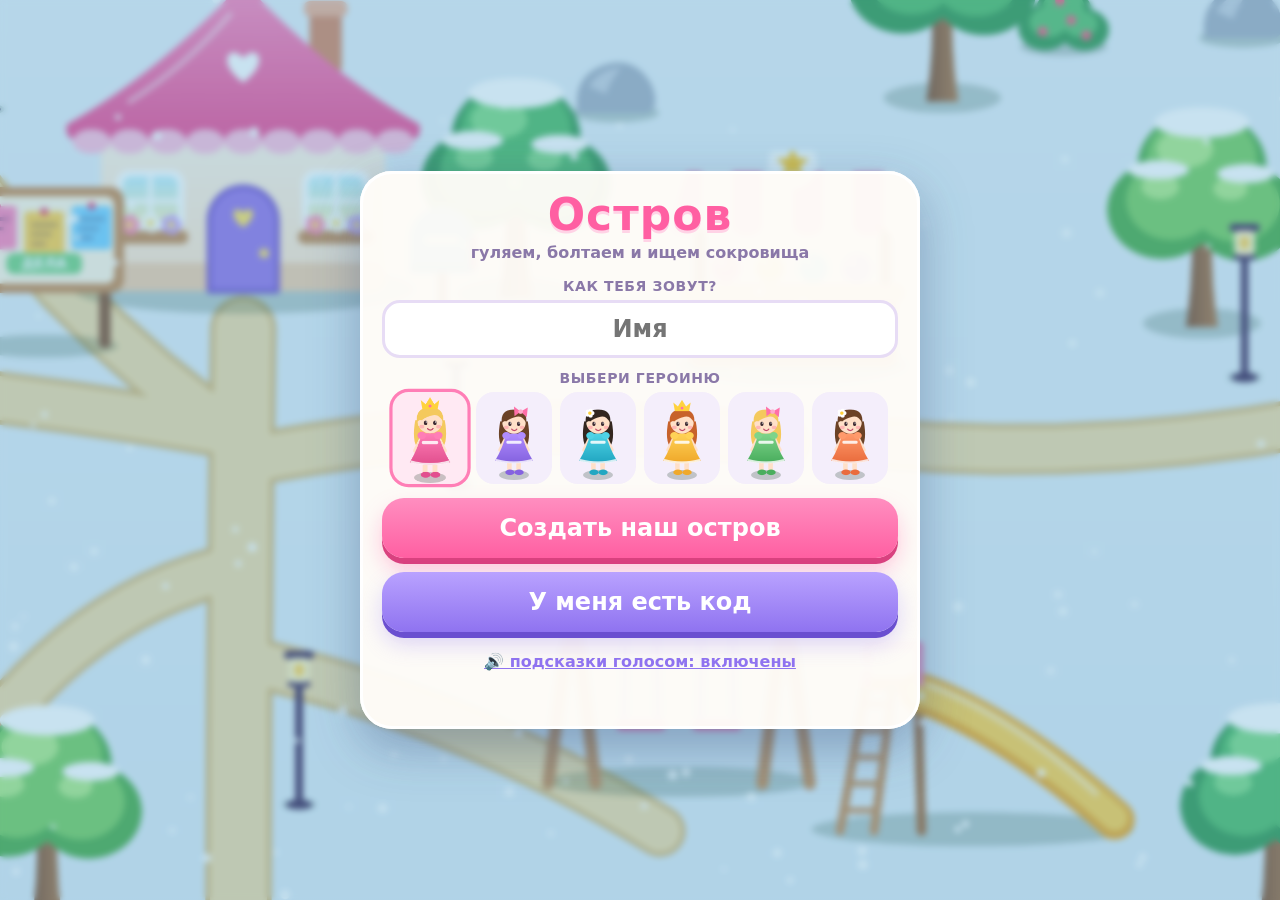
==== commit d17c8bd9: "Add files via upload" ====
--- a/index.html
+++ b/index.html
@@ -109,7 +109,7 @@
     font-size: 19px; font-weight: 800; text-align: center; pointer-events: none !important; transition: opacity .3s;
   }
   #toast.hide { opacity: 0; }
-  #decor { top: calc(224px + env(safe-area-inset-top)); right: calc(12px + env(safe-area-inset-right)); }
+  #decor { top: calc(288px + env(safe-area-inset-top)); right: calc(12px + env(safe-area-inset-right)); }
   #decor.on { background: #ffe36b; }
   #shopbtn {
     position: absolute; left: 50%; bottom: calc(96px + env(safe-area-inset-bottom)); transform: translateX(-50%);
@@ -166,6 +166,15 @@
   #wgrid button b { position: absolute; left: 3px; right: 3px; bottom: 3px; border-radius: 10px; background: rgba(255, 255, 255, .92); color: #e59a00; font-size: 13px; line-height: 20px; }
   #pgrid button.no canvas { filter: grayscale(1) brightness(1.5); opacity: .35; }
   @media (max-width: 520px) { #wprev { width: 96px; height: 117px; } #wtabs button { width: 44px; height: 44px; font-size: 21px; } #wgrid { grid-template-columns: repeat(3, 1fr); } }
+  #plan { top: calc(224px + env(safe-area-inset-top)); right: calc(12px + env(safe-area-inset-right)); }
+  #plan b { position: absolute; right: -4px; top: -4px; min-width: 24px; height: 24px; border-radius: 12px; background: #ff5fa2; color: #fff; font-size: 14px; line-height: 24px; }
+  #blist { display: flex; flex-direction: column; gap: 8px; margin-top: 8px; text-align: left; }
+  .task { display: flex; align-items: center; gap: 12px; padding: 10px 14px; border-radius: 18px; background: #f4eefb; font-size: 19px; font-weight: 800; }
+  .task i { font-style: normal; font-size: 30px; }
+  .task span { flex: 1; }
+  .task small { font-size: 16px; color: #8a78a8; white-space: nowrap; }
+  .task.done { background: #e2f7e4; } .task.done span { color: #3d9a52; }
+  .task.deal { background: #fff3c4; }
   .modalbg { position: fixed; inset: 0; background: rgba(40, 40, 80, .45); display: flex; align-items: center; justify-content: center; padding: 14px; overflow: auto; touch-action: pan-y; }
   #albumgrid { display: grid; grid-template-columns: repeat(4, 1fr); gap: 10px; margin-top: 12px; }
   #albumgrid div { aspect-ratio: 1; border-radius: 18px; background: #f4eefb; display: flex; flex-direction: column; align-items: center; justify-content: center; font-size: 38px; line-height: 1.1; }
@@ -227,6 +236,7 @@
   <button id="mic" class="round" aria-label="Микрофон">🎤</button>
   <button id="exit" class="round sm" aria-label="Выйти">🚪</button>
   <button id="codebtn" class="round sm" aria-label="Код острова">🔑</button>
+  <button id="plan" class="round sm" aria-label="Дела на сегодня">📋</button>
   <button id="decor" class="round sm hidden" aria-label="Обставить домик">🛋</button>
   <button id="jump" class="round" aria-label="Прыгнуть">🦘</button>
   <button id="ride" class="round sm" aria-label="Единорог">🦄</button>
@@ -282,6 +292,35 @@
     <button id="pfeed" class="big alt hidden"></button>
     <button id="pegg" class="big" style="background:linear-gradient(#ffcf4a,#f59a12);box-shadow:0 6px 0 #c97200"></button>
     <button id="closepets" class="link">закрыть</button>
+  </div>
+</div>
+
+<div id="boardm" class="modalbg hidden">
+  <div class="card">
+    <div class="lbl" style="margin-top:0" id="bdate">Дела на сегодня</div>
+    <div id="blist"></div>
+    <div id="breward" class="sub" style="margin:10px 0 0"></div>
+    <button id="bsay" class="big alt">🔊 Прочитать</button>
+    <button id="closeboard" class="link">закрыть</button>
+  </div>
+</div>
+
+<div id="mailm" class="modalbg hidden">
+  <div class="card">
+    <div id="mfrom" style="font-size:72px;line-height:1"></div>
+    <div class="lbl" id="mname"></div>
+    <div id="mtext" style="font-size:20px;font-weight:700;margin:6px 4px 12px;line-height:1.35"></div>
+    <div id="mgift" class="codebig" style="font-size:24px;letter-spacing:0"></div>
+    <button id="closemail" class="big">Спасибо!</button>
+  </div>
+</div>
+
+<div id="restm" class="modalbg hidden">
+  <div class="card">
+    <div style="font-size:72px;line-height:1">😴</div>
+    <div class="lbl">Пора отдохнуть</div>
+    <div id="resttext" style="font-size:20px;font-weight:700;margin:6px 4px 12px"></div>
+    <button id="closerest" class="big alt">Хорошо</button>
   </div>
 </div>
 
@@ -372,6 +411,27 @@
   return nearTrail(x, y, 100);
 }
 /* деревья: 0,1 — зелёные, 2 — цветущее, 3 — ёлка, 4 — пальма */
+/* время Красноярска (UTC+7): сезон, погода, время суток — у всех игроков одинаковые */
+var TEST = (function () { var q = {}; location.search.replace(/[?&](h|season|wx)=([\w.]+)/g, function (m, k, v) { q[k] = v; }); return q; })();
+function krasNow() { var d = new Date(Date.now() + 7 * 3600000); if (TEST.h !== undefined) d.setUTCHours(+TEST.h); return d; }
+function dayKeyOf(d) { return d.toISOString().slice(0, 10); }
+function hashStr(s) { var h = 2166136261; for (var i = 0; i < s.length; i++) { h ^= s.charCodeAt(i); h = Math.imul(h, 16777619); } return h >>> 0; }
+var SEASON = TEST.season || (function () { var m = krasNow().getUTCMonth() + 1; return m === 12 || m <= 2 ? 'winter' : m >= 9 ? 'autumn' : 'summer'; })();
+/* фонари вдоль тропинок, доска дел и почтовый ящик у дома */
+var BOARD = { x: 2390, y: 2110 }, MAILBOX = { x: 2810, y: 2115 };
+var LAMPS = [];
+(function () {
+  TRAILS.forEach(function (t, ti) {
+    for (var k = 6; k < t.p.length - 3; k += 9) {
+      var a = t.p[k], b = t.p[k + 1], dx = b[0] - a[0], dy = b[1] - a[1], d = Math.sqrt(dx * dx + dy * dy) || 1, sd = (k + ti) % 2 ? 1 : -1;
+      var x = Math.round(a[0] - dy / d * (t.w / 2 + 34) * sd), y = Math.round(a[1] + dx / d * (t.w / 2 + 34) * sd);
+      if (isl(x, y) > 0.9 || Math.abs(y - bandC(x)) < BAND + 60) continue;
+      if (d2(x, y, HOUSE.x, HOUSE.y) < 260 * 260 || d2(x, y, SHOP.x, SHOP.y) < 200 * 200 || d2(x, y, BOARD.x, BOARD.y) < 120 * 120 || d2(x, y, MAILBOX.x, MAILBOX.y) < 120 * 120) continue;
+      var near = false; LAMPS.forEach(function (l) { if (d2(x, y, l[0], l[1]) < 230 * 230) near = true; });
+      if (!near) LAMPS.push([x, y]);
+    }
+  });
+})();
 var TREES = [], BUSHES = [], ROCKS = [], DECOR = [];
 (function () {
   var R = rng(11), occ = [], n, x, y, c;
@@ -432,6 +492,9 @@
 var EXIT_S = { x: 600, y: 1838 }, EXIT_N = { x: 2600, y: 252 };
 var COL1 = [ellCol(LAKE.x, LAKE.y, LAKE.rx + 12, LAKE.ry + 10)];
 CHESTS.forEach(function (c) { (c.m ? COL1 : COL0).push(ellCol(c.x, c.y - 8, 40, 22)); });
+LAMPS.forEach(function (l) { COL0.push(ellCol(l[0], l[1] - 6, 16, 10)); });
+COL0.push(ellCol(BOARD.x, BOARD.y - 8, 70, 20), ellCol(MAILBOX.x, MAILBOX.y - 6, 26, 14));
+
 
 function pushOut(col, p) {
   for (var i = 0; i < col.length; i++) {
@@ -622,7 +685,7 @@
 function shadow(g, rx, ry) { g.fillStyle = 'rgba(30,70,40,.22)'; ell(g, 0, -2, rx, ry); g.fill(); }
 
 function buildSprites() {
-  var crowns = [['#3f9e57', '#59bf6c', '#86dd8a'], ['#56b04f', '#7fd066', '#b3ec8c'], ['#ef7fb1', '#ff9fc8', '#ffd0e6']];
+  var crowns = SEASON === 'autumn' ? [['#d9662b', '#ef8a3c', '#ffc26b'], ['#d9a02b', '#f2c03b', '#ffe27a'], ['#ef7fb1', '#ff9fc8', '#ffd0e6']] : [['#3f9e57', '#59bf6c', '#86dd8a'], ['#56b04f', '#7fd066', '#b3ec8c'], ['#ef7fb1', '#ff9fc8', '#ffd0e6']];
   crowns.forEach(function (cl, n) {
     sprite('tree' + n, 220, 260, 110, 244, function (g) {
       shadow(g, 62, 16);
@@ -631,8 +694,9 @@
       g.fillStyle = cl[0]; ell(g, -42, -122, 58, 52); g.fill(); ell(g, 44, -118, 56, 50); g.fill(); ell(g, 0, -168, 68, 58); g.fill();
       g.fillStyle = cl[1]; ell(g, -32, -132, 48, 42); g.fill(); ell(g, 36, -128, 46, 40); g.fill(); ell(g, 0, -176, 58, 48); g.fill();
       g.fillStyle = cl[2]; ell(g, -18, -186, 30, 20); g.fill(); ell(g, -44, -146, 20, 13); g.fill(); ell(g, 30, -144, 18, 12); g.fill();
-      g.fillStyle = n === 2 ? '#fff' : '#ff6b6b';
-      [[-46, -112], [22, -138], [50, -108], [-6, -160], [30, -182]].forEach(function (p) { ell(g, p[0], p[1], n === 2 ? 5 : 7, n === 2 ? 5 : 7); g.fill(); });
+      if (SEASON === 'winter') { g.fillStyle = '#fff'; ell(g, 0, -214, 50, 16); g.fill(); ell(g, -46, -164, 32, 10); g.fill(); ell(g, 46, -160, 30, 10); g.fill(); }
+      else if (SEASON !== 'autumn' || n === 2) { g.fillStyle = n === 2 ? '#fff' : '#ff6b6b';
+      [[-46, -112], [22, -138], [50, -108], [-6, -160], [30, -182]].forEach(function (p) { ell(g, p[0], p[1], n === 2 ? 5 : 7, n === 2 ? 5 : 7); g.fill(); }); }
     });
   });
   sprite('tree3', 200, 290, 100, 274, function (g) { // ёлка
@@ -739,6 +803,32 @@
     heart(g, 46, -190, 20, '#fff'); g.fillStyle = '#ffe36b'; ell(g, -10, -140, 6, 6); g.fill(); ell(g, 14, -140, 6, 6); g.fill();
     g.fillStyle = '#c93a78'; rr(g, -98, -22, 196, 22, 8); g.fill();
     starPath(g, 0, -290, 16, 7, 0); g.fillStyle = '#ffd23c'; g.fill();
+  });
+  sprite('lamp', 80, 180, 40, 170, function (g) {
+    shadow(g, 18, 6);
+    g.fillStyle = '#4a3560'; rr(g, -4, -128, 8, 128, 3); g.fill(); ell(g, 0, -2, 14, 5); g.fill();
+    g.fillStyle = '#4a3560'; rr(g, -16, -164, 32, 8, 4); g.fill(); rr(g, -12, -132, 24, 6, 3); g.fill();
+    g.fillStyle = '#fff3c4'; rr(g, -11, -157, 22, 26, 5); g.fill();
+    g.fillStyle = '#ffd257'; ell(g, 0, -144, 5, 7); g.fill();
+  });
+  sprite('board', 200, 200, 100, 186, function (g) {
+    shadow(g, 78, 12);
+    g.fillStyle = '#8a5a3a'; rr(g, -70, -150, 12, 150, 4); g.fill(); rr(g, 58, -150, 12, 150, 4); g.fill();
+    g.fillStyle = '#c98f5a'; rr(g, -84, -170, 168, 112, 14); g.fill();
+    g.fillStyle = '#fff6e4'; rr(g, -74, -160, 148, 92, 9); g.fill();
+    [['#ff8ec0', -50], ['#ffd257', 0], ['#7fd3ff', 50]].forEach(function (q, i) { g.fillStyle = q[0]; rr(g, q[1] - 21, -150 + (i % 2) * 6, 42, 46, 4); g.fill(); g.fillStyle = 'rgba(74,53,96,.35)'; for (var k = 0; k < 3; k++) { rr(g, q[1] - 14, -138 + (i % 2) * 6 + k * 10, 28 - k * 6, 4, 2); g.fill(); } g.fillStyle = '#e2447a'; ell(g, q[1], -150 + (i % 2) * 6, 4, 4); g.fill(); });
+    g.fillStyle = '#7ed48a'; rr(g, -40, -100, 80, 22, 8); g.fill(); g.fillStyle = '#fff'; g.font = '900 15px system-ui'; g.textAlign = 'center'; g.fillText('ДЕЛА', 0, -84);
+  });
+  [0, 1].forEach(function (full) {
+    sprite('mail' + full, 120, 170, 60, 160, function (g) {
+      shadow(g, 26, 7);
+      g.fillStyle = '#8a5a3a'; rr(g, -5, -88, 10, 88, 3); g.fill();
+      g.fillStyle = '#4fb9e2'; g.beginPath(); g.moveTo(-34, -86); g.lineTo(-34, -120); g.arc(0, -120, 34, Math.PI, 0); g.lineTo(34, -86); g.closePath(); g.fill();
+      g.fillStyle = '#2f9bd0'; rr(g, -34, -92, 68, 8, 3); g.fill();
+      g.fillStyle = '#fff'; rr(g, -18, -122, 36, 6, 3); g.fill();
+      g.fillStyle = '#e2447a'; rr(g, 30, full ? -158 : -122, 6, full ? 50 : 34, 2); g.fill();
+      if (full) { g.beginPath(); g.moveTo(36, -158); g.lineTo(58, -150); g.lineTo(36, -140); g.closePath(); g.fill(); g.fillStyle = '#fff'; rr(g, -16, -112, 32, 22, 3); g.fill(); g.fillStyle = '#ff8ec0'; heart(g, 0, -101, 6, '#ff8ec0'); }
+    });
   });
   sprite('bush', 120, 90, 60, 80, function (g) {
     shadow(g, 46, 10);
@@ -1093,6 +1183,7 @@
       if (e < 0.8) { x = q.x - 128 + e / 0.8 * 34; o.z = e / 0.8 * 152; o.mv = true; o.ph = e * 14; }
       else { var v = Math.min(1, (e - 0.8) / 1.1); x = q.x - 70 + v * 220; o.z = 150 - 144 * (1.7 * v - 0.7 * v * v); o.sit = 1; o.arms = 1; }
     }
+    else if (q.k === 'skate') { var sa = e * 1.3 + q.s * 1.6; x = q.x + Math.sin(sa) * 60; y = q.y + Math.cos(sa) * 22; o.face = Math.cos(sa) > 0 ? 1 : -1; o.arms = 1; o.rot = Math.sin(sa) * 0.12; }
     else if (q.k === 'swim') { y = q.y + 52 + Math.sin(T * 2 + p.seed) * 3; o.clip = 1; }
     else if (q.k === 'sleep') { o.rot = -Math.PI / 2; o.sleep = 1; o.face = 1; o.noShadow = 1; lx = -66; ly = 96; }
     else if (q.k === 'dance') { o.z = (o.z || 0) + Math.abs(Math.sin(e * 7)) * 16; o.rot = Math.sin(e * 7) * 0.16; o.arms = 1; o.face = Math.sin(e * 1.6) > 0 ? 1 : -1; }
@@ -1117,9 +1208,10 @@
 function buildObjects() {
   TREES.forEach(function (t) { OBJ0.push({ x: t[0], y: t[1], k: 'tree' + t[2], h: 300 }); });
   BUSHES.forEach(function (b) { OBJ0.push({ x: b[0], y: b[1], k: 'bush', h: 90 }); });
+  LAMPS.forEach(function (l) { OBJ0.push({ x: l[0], y: l[1], k: 'lamp', h: 180 }); });
   ROCKS.forEach(function (r) { OBJ0.push({ x: r[0], y: r[1], k: 'rock', h: 90 }); });
   OBJ0.push({ x: HOUSE.x, y: HOUSE.y, k: 'house', h: 360 }, { x: SHOP.x, y: SHOP.y, k: 'shop', h: 240 }, { x: SWING.x, y: SWING.y, k: 'swing', h: 230 }, { x: TRAMP.x, y: TRAMP.y, k: 'tramp', h: 120 }, { x: SLIDE.x, y: SLIDE.y, k: 'slide', h: 220 },
-    { x: BENCH.x, y: BENCH.y, k: 'bench', h: 90 }, { x: WRECK.x, y: WRECK.y, k: 'wreck', h: 300 }, { x: PETH.x, y: PETH.y, k: 'peth', h: 280 },
+    { x: BENCH.x, y: BENCH.y, k: 'bench', h: 90 }, { x: WRECK.x, y: WRECK.y, k: 'wreck', h: 300 }, { x: PETH.x, y: PETH.y, k: 'peth', h: 280 }, { x: BOARD.x, y: BOARD.y, k: 'board', h: 200 }, { x: MAILBOX.x, y: MAILBOX.y, k: 'mail0', mail: 1, h: 170 },
     { x: MOUTH.x, y: MOUTH.y + 6, k: 'mouth', h: 290 }, { x: HOLE.x, y: HOLE.y - 40, k: 'hole', h: 160, ay: 40 });
   var R = rng(5), x;
   for (x = 150; x < 5100; x += 205) { // дальний ряд гор
@@ -1255,14 +1347,24 @@
     .replace(/(\d+)\s*⭐/g, function (m, n) { return n + ' ' + starsWord(+n); }).replace(/⭐/g, ' звёздочки ')
     .replace(/[\u{1F000}-\u{1FFFF}\u{2190}-\u{2BFF}\u{FE0F}\u{200D}·]/gu, ' ').replace(/\s+/g, ' ').trim();
 }
-function say(text) {
+var sayQ = [], sayBusy = 0, sayImp = false, sayId = 0, sayTimer = null;
+function sayPump() {
+  if (sayBusy || !sayQ.length) return;
+  var it = sayQ.shift(), id = ++sayId; sayBusy = id; sayImp = it.imp;
+  function done() { if (sayBusy !== id) return; sayBusy = 0; sayImp = false; clearTimeout(sayTimer); sayPump(); }
+  try {
+    var u = new SpeechSynthesisUtterance(it.t); u.lang = 'ru-RU'; if (ruVoice) u.voice = ruVoice; u.rate = 1; u.pitch = 1.15; u.volume = 1;
+    u.onend = done; u.onerror = done; sayTimer = setTimeout(done, 2500 + it.t.length * 120);
+    speechSynthesis.speak(u);
+  } catch (e) { done(); }
+}
+/* imp = важное (приветствие, письмо, дела): перебивает всё; обычные подсказки встают в очередь за важным */
+function say(text, imp) {
   if (store.voice === false || !window.speechSynthesis || !text) return;
   var t = speakable(text); if (!t) return; lastSaid = t;
-  try {
-    speechSynthesis.cancel();
-    var u = new SpeechSynthesisUtterance(t); u.lang = 'ru-RU'; if (ruVoice) u.voice = ruVoice; u.rate = 1; u.pitch = 1.15; u.volume = 1;
-    speechSynthesis.speak(u);
-  } catch (e) { /* без голоса */ }
+  if (imp || !sayImp) { sayQ = []; sayBusy = 0; sayImp = false; try { speechSynthesis.cancel(); } catch (e) { /* не страшно */ } }
+  sayQ.push({ t: t, imp: !!imp }); if (sayQ.length > 3) sayQ.splice(0, sayQ.length - 3);
+  sayPump();
 }
 
 /* =====================================================================
@@ -1311,6 +1413,7 @@
     stars = m.stars.map(function (s) { return { id: s.id, x: s.x, y: s.y, m: s.m | 0, k: s.k | 0, born: T }; });
     total = m.total; $('starn').textContent = total;
     ward = m.ward || []; pets = m.pets || {};
+    day = m.day || null; mailReady = !!m.mail; lim = m.lim || null; updatePlanBadge();
     album = m.album || []; chestOpen = {}; (m.chests || []).forEach(function (id) { chestOpen[id] = true; });
     furn = m.furn || []; inv = m.inv || {}; setFurn(); drawTray();
     treasure = m.tr || null; trShowAt = T + 1; ev = null;
@@ -1358,6 +1461,7 @@
   }
   else if (m.t === 'cc') { delete chestOpen[m.id]; }
   else if (m.t === 'lk' || m.t === 'wb' || m.t === 'eg' || m.t === 'fd') shopMsg(m);
+  else if (m.t === 'dy' || m.t === 'dt' || m.t === 'dd' || m.t === 'ml') dayMsg(m);
   else if (m.t === 'by') { total = m.total; bumpStars(); inv[m.i] = m.n; drawTray(); drawShop(); toast(nameOf(m.by) + ' купила: ' + CAT[m.i].n + '. Поставь в домике 🏠'); beep([784, 1047], 0.09, 0.12); }
   else if (m.t === 'no') { toast('Не хватает звёздочек ⭐'); }
   else if (m.t === 'nn') { toast('Все питомцы уже с нами!'); }
@@ -1529,6 +1633,7 @@
 
 var micDenied = false;
 function start(room, create) {
+  var rb = restBlocked(); if (rb) { showRest(rb); return; }
   showErr(''); busy(true); audioInit();
   if (!store.name) { store.name = 'Гостья'; }
   saveStore();
@@ -1563,17 +1668,18 @@
   setMic(micOn);
   if (first) {
     cam.x = me.x; cam.y = me.y; radarLvl = -1;
+    if (!greeted) greet();
     if (micDenied && !demo) toast('Микрофон выключен — тебя не услышат. Нажми на микрофон 🎤 и разреши.');
-    else toast('Ищи клад по компасу 🧭, копи звёздочки и обставляй домик 🏠');
     wakeLock();
     try { if (!demo && document.documentElement.requestFullscreen && window.matchMedia('(pointer: coarse)').matches) document.documentElement.requestFullscreen().catch(function () {}); } catch (e) { /* не страшно */ }
   }
 }
 function leaveGame(msg) {
+  greeted = false; restTick = 0;
   disconnect(); demo = false; clearInterval(botTimer);
   screenMode = 'lobby'; me = null; players.clear(); stars = []; treasure = null; ev = null; trans = null;
   setDecor(false); game = null; curSpot = null; curKey = ''; $('ride').classList.remove('on');
-  ['hud', 'modal', 'album', 'dig', 'radar', 'shop', 'shopbtn', 'decor', 'act', 'gbar', 'gamesm', 'wardm', 'petsm'].forEach(function (id) { $(id).classList.add('hidden'); });
+  ['hud', 'modal', 'album', 'dig', 'radar', 'shop', 'shopbtn', 'decor', 'act', 'gbar', 'gamesm', 'wardm', 'petsm', 'boardm', 'mailm'].forEach(function (id) { $(id).classList.add('hidden'); });
   $('lobby').classList.remove('hidden');
   busy(false); lobbyView(); showErr(msg || '');
   try { if (document.fullscreenElement) document.exitFullscreen(); } catch (e) { /* не страшно */ }
@@ -1624,15 +1730,16 @@
   var g = $('shopgrid'); g.innerHTML = '';
   CAT.forEach(function (c, i) {
     var b = document.createElement('button'); b.appendChild(thumb(i, 150));
-    b.appendChild(document.createTextNode(c.p + ' ⭐'));
+    var pr = dealPrice(i); b.appendChild(document.createTextNode((pr < c.p ? '🏷 ' : '') + pr + ' ⭐'));
     var n = owned(i); if (n) { var o = document.createElement('i'); o.textContent = 'есть ' + n; b.appendChild(o); }
-    b.className = (shopSel === i ? 'on' : '') + (total < c.p ? ' poor' : '');
-    b.onclick = function () { unlockAudio(); shopSel = i; say(c.n + '. ' + c.p + ' ⭐.' + (total < c.p ? ' Пока не хватает звёздочек.' : ' Нажми кнопку «Купить».')); drawShop(); };
+    b.className = (shopSel === i ? 'on' : '') + (total < pr ? ' poor' : '');
+    b.onclick = function () { unlockAudio(); shopSel = i; say(c.n + '. ' + (pr < c.p ? 'Товар дня, со скидкой! ' : '') + pr + ' ⭐.' + (total < pr ? ' Пока не хватает звёздочек.' : ' Нажми кнопку «Купить».')); drawShop(); };
     g.appendChild(b);
   });
   var bb = $('buy'), c = shopSel >= 0 ? CAT[shopSel] : null;
-  bb.textContent = c ? 'Купить: ' + c.n + ' за ' + c.p + ' ⭐' : 'Выбери вещь';
-  bb.disabled = !c || total < c.p;
+  var cp = c ? dealPrice(shopSel) : 0;
+  bb.textContent = c ? 'Купить: ' + c.n + ' за ' + cp + ' ⭐' : 'Выбери вещь';
+  bb.disabled = !c || total < cp;
 }
 var shopSel = -1;
 function drawTray() {
@@ -1654,7 +1761,7 @@
   if (on) { drawTray(); toast('Выбери вещь внизу и нажми, куда поставить. Нажми на вещь — уберётся'); }
 }
 $('decor').onclick = function () { unlockAudio(); setDecor(!decor); };
-$('shopbtn').onclick = function () { unlockAudio(); shopSel = -1; $('shop').classList.remove('hidden'); drawShop(); say('Лавка. У нас ' + total + ' ⭐. Выбери вещь.'); };
+$('shopbtn').onclick = function () { unlockAudio(); shopSel = -1; $('shop').classList.remove('hidden'); drawShop(); say('Лавка. У нас ' + total + ' ⭐.' + (day && day.deals ? ' Товар дня со скидкой: ' + day.deals.map(function (i) { return CAT[i].n; }).join(', ') + '.' : '') + ' Выбери вещь.'); };
 $('buy').onclick = function () { unlockAudio(); if (shopSel >= 0) send({ t: 'buy', i: shopSel }); };
 $('closeshop').onclick = function () { $('shop').classList.add('hidden'); };
 $('closealbum').onclick = function () { $('album').classList.add('hidden'); };
@@ -1678,6 +1785,8 @@
    ЧЕМ ЗАНЯТЬСЯ: качели, батут, горка, пруд, мебель, прыжки, единорог, игры вдвоём
    ===================================================================== */
 var SPOTS0 = [
+  { key: 's6', ui: 'board', n: 'Дела на сегодня', e: '📋', x: BOARD.x, y: BOARD.y + 60, r: 100 },
+  { key: 's7', ui: 'mail', n: 'Почта', e: '✉️', x: MAILBOX.x, y: MAILBOX.y + 50, r: 90 },
   { key: 's5', ui: 'pets', n: 'Питомцы', e: '🐾', x: PETH.x, y: PETH.y + 50, r: 120 },
   { key: 's0', k: 'swing', n: 'Покачаться', e: '🎠', x: SWING.x, y: SWING.y + 40, r: 125, seats: [[SWING.x - 40, SWING.y, SWING.y + 2], [SWING.x + 40, SWING.y, SWING.y + 2]] },
   { key: 's1', k: 'tramp', n: 'Попрыгать', e: '🤸', x: TRAMP.x, y: TRAMP.y + 10, r: 125, seats: [[TRAMP.x - 30, TRAMP.y - 36, TRAMP.y + 2], [TRAMP.x + 30, TRAMP.y - 36, TRAMP.y + 2]] },
@@ -1685,6 +1794,7 @@
   { key: 's3', k: 'swim', n: 'Купаться', e: '🏊', pond: 1, seats: [[POND.x - 60, POND.y + 6, POND.y + 6], [POND.x + 60, POND.y - 8, POND.y - 8], [POND.x, POND.y + 36, POND.y + 36], [POND.x, POND.y - 38, POND.y - 38]] },
   { key: 's4', k: 'sit', n: 'Посидеть', e: '🪑', x: BENCH.x, y: BENCH.y + 30, r: 90, seats: [[BENCH.x - 28, BENCH.y - 34, BENCH.y + 2], [BENCH.x + 28, BENCH.y - 34, BENCH.y + 2]] }
 ];
+if (SEASON === 'winter') SPOTS0.forEach(function (sp) { if (sp.k === 'swim') { sp.k = 'skate'; sp.n = 'Покататься на льду'; sp.e = '⛸'; sp.seats.forEach(function (q) { q[1] = q[2]; }); } });
 /* что можно делать с мебелью: номер вещи в списке CAT → действие и места */
 var FACT = {
   2: { k: 'sit', n: 'Сесть', e: '🪑', seats: [[0, -50]] }, 5: { k: 'sit', n: 'Сесть', e: '🛋', seats: [[0, -40]] },
@@ -1735,7 +1845,7 @@
 function clearPose() { if (me && me.pose) { me.pose = null; send({ t: 'ps', k: null }); } }
 $('act').onclick = function () {
   unlockAudio(); var sp = curSpot; if (!sp || !me) return;
-  if (sp.ui) { me.tx = me.x; me.ty = me.y; sendMove(); if (sp.ui === 'pets') openPets(); else openWard(); return; }
+  if (sp.ui) { me.tx = me.x; me.ty = me.y; sendMove(); if (sp.ui === 'pets') openPets(); else if (sp.ui === 'board') openBoard(true); else if (sp.ui === 'mail') { if (mailReady) send({ t: 'ml' }); else say('Писем пока нет. Приходи завтра!', true); } else openWard(); return; }
   var n = 0; for (var i = 0; i < sp.seats.length; i++) if (seatFree(sp.seats[i])) { n = i; break; }
   var st = sp.seats[n]; setPose(sp.k, n, st[0], st[1], st[2]);
 };
@@ -1939,6 +2049,225 @@
   ctx.restore();
 }
 
+/* =====================================================================
+   ЖИВОЙ МИР: время суток, погода, дела на день, почта, товар дня, отдых
+   ===================================================================== */
+var TNAME = { stars: 'Соберите {n} звёздочек', gems: 'Найдите {n} самоцвета в пещере', swing: 'Покачайтесь на качелях', tramp: 'Попрыгайте на батуте', slide: 'Скатитесь с горки',
+  swim: SEASON === 'winter' ? 'Покатайтесь на льду' : 'Искупайтесь в пруду', dance: 'Потанцуйте', dig: 'Выкопайте клад по компасу', chest: 'Откройте сундук', bay: 'Сходите в тайную бухту',
+  cave: 'Загляните в пещеру', tag: 'Сыграйте в догонялки', hide: 'Сыграйте в прятки', feed: 'Покормите питомца', buy: 'Купите что-нибудь в лавке' };
+var TICON = { stars: '⭐', gems: '💎', swing: '🎠', tramp: '🤸', slide: '🎢', swim: SEASON === 'winter' ? '⛸' : '🏊', dance: '💃', dig: '⛏', chest: '🧰', bay: '🏝', cave: '🕯', tag: '🏃', hide: '🙈', feed: '🍖', buy: '🛍' };
+var DAY_REWARD = 25;
+var LETTERS = [
+  ['🦉', 'Сова Софья', 'Здравствуй! Ночью у пруда светятся светлячки. Загляни вечером — это очень красиво!'],
+  ['🦔', 'Ёжик Тимоша', 'Привет! Я видел, как на острове прячутся клады. Слушай компас: чем горячее, тем ближе!'],
+  ['🐿', 'Белочка Рыжик', 'Привет-привет! Я собрала для тебя подарочек. Не забудь покормить своего питомца!'],
+  ['🐳', 'Кит Бублик', 'Буль-буль! Я плаваю вокруг острова и машу тебе хвостом. Скоро к вам приплывёт лодка!'],
+  ['🐉', 'Дракончик Искра', 'Ррр! В пещере темно, но кристаллы светятся. Возьми подружку и сходи за самоцветами!'],
+  ['🧚', 'Фея Звёздочка', 'Ты сегодня молодец! Держи волшебный подарок и не забудь станцевать с подругой.'],
+  ['🐧', 'Пингвин Пинг', 'Привет из холодных краёв! Говорят, зимой пруд на острове замерзает и по нему можно кататься.'],
+  ['🐢', 'Черепашка Шуша', 'Не спеши, всё успеешь. Посиди на скамейке, полюбуйся островом. Вот тебе подарок!'],
+  ['🦋', 'Бабочка Лулу', 'Я летаю над цветами возле домика. Догонишь меня? Шучу! Держи подарочек.'],
+  ['🐻', 'Мишка Потап', 'Привет! Я люблю качели. Покачайся и ты — это весело! А это тебе от меня.'],
+  ['🐰', 'Зайка Пуша', 'Прыг-скок! Батут у качелей — самый лучший. Попрыгай за меня!'],
+  ['🐙', 'Осьминожка Тиша', 'Привет со дна моря! Я нашёл в бухте старый корабль. Может, там есть сокровища?']
+];
+var day = null, mailReady = false, lim = null, greeted = false;
+function dealPrice(i) { var p = CAT[i].p; return day && day.deals && day.deals.indexOf(i) >= 0 ? Math.ceil(p / 2) : p; }
+function taskText(t) { return TNAME[t.k].replace('{n}', t.need); }
+function tasksLeft() { return day ? day.tasks.filter(function (t) { return t.have < t.need; }) : []; }
+function updatePlanBadge() {
+  var n = tasksLeft().length, b = $('plan'); b.innerHTML = '📋' + (n ? '<b>' + n + '</b>' : '');
+}
+/* время суток в Красноярске: 0..24 */
+function krasHour() { var d = krasNow(); return d.getUTCHours() + d.getUTCMinutes() / 60; }
+function nightLevel(h) {
+  if (h >= 22 || h < 5) return 0.62;
+  if (h < 7) return 0.62 * (7 - h) / 2;
+  if (h < 18) return 0;
+  if (h < 20) return 0.3 * (h - 18) / 2;
+  return 0.3 + 0.32 * (h - 20) / 2;
+}
+function weatherAt(d) { // 'clear' | 'rain' | 'snow' — меняется каждые 3 часа
+  if (TEST.wx) return TEST.wx;
+  var block = Math.floor(d.getUTCHours() / 3), r = (hashStr(dayKeyOf(d) + ':' + block) % 1000) / 1000;
+  if (SEASON === 'winter') return r < 0.4 ? 'snow' : 'clear';
+  return r < 0.28 ? 'rain' : 'clear';
+}
+var WEATHER = 'clear', RAINBOW = false, wxCheck = -1;
+function updateWeather() {
+  var d = krasNow(); WEATHER = weatherAt(d);
+  var prev = new Date(d.getTime() - 3 * 3600000);
+  RAINBOW = WEATHER === 'clear' && weatherAt(prev) === 'rain' && d.getUTCHours() % 3 < 2 && krasHour() > 7 && krasHour() < 19;
+}
+updateWeather();
+function hello() {
+  var h = krasHour();
+  return h >= 5 && h < 11 ? 'Доброе утро' : h >= 11 && h < 17 ? 'Добрый день' : h >= 17 && h < 22 ? 'Добрый вечер' : 'Доброй ночи';
+}
+function weatherWords() {
+  var h = krasHour(), night = h >= 21 || h < 6;
+  if (WEATHER === 'rain') return 'На острове идёт дождик.';
+  if (WEATHER === 'snow') return 'На острове идёт снег — можно лепить снеговиков!';
+  if (RAINBOW) return 'После дождя на небе радуга!';
+  if (night) return 'На острове ночь, светятся фонарики' + (SEASON === 'winter' ? '.' : ' и светлячки.');
+  return SEASON === 'winter' ? 'На острове зима и солнышко.' : SEASON === 'autumn' ? 'На острове золотая осень.' : 'На острове солнечно.';
+}
+function planWords() {
+  var left = tasksLeft();
+  if (!day) return '';
+  if (!left.length) return 'Все дела на сегодня сделаны! Можно просто играть.';
+  return 'Дела на сегодня: ' + left.map(taskText).join('. ') + '. Сделаете все — получите сундучок дня.';
+}
+function greet() {
+  greeted = true;
+  var parts = [hello() + ', ' + (store.name || 'подружка') + '! ' + weatherWords(), planWords()];
+  if (mailReady) parts.push('В почтовом ящике у домика тебя ждёт письмо!');
+  if (day && day.deals && day.deals.length) parts.push('А в лавке сегодня товар дня со скидкой: ' + day.deals.map(function (i) { return CAT[i].n.toLowerCase(); }).join(', ') + '.');
+  say(parts.join(' '), true);
+  toast(hello() + '! Сегодня ' + tasksLeft().length + ' дела — нажми 📋', false, true);
+}
+function openBoard(speak) {
+  var l = $('blist'); l.innerHTML = '';
+  (day ? day.tasks : []).forEach(function (t) {
+    var d = document.createElement('div'), ok = t.have >= t.need; d.className = 'task' + (ok ? ' done' : '');
+    d.innerHTML = '<i>' + (ok ? '✅' : TICON[t.k]) + '</i><span></span><small>' + (t.need > 1 ? Math.min(t.have, t.need) + ' / ' + t.need : (ok ? 'готово' : '')) + '</small>';
+    d.querySelector('span').textContent = taskText(t);
+    d.onclick = function () { say(taskText(t) + (ok ? '. Готово!' : t.need > 1 ? '. Сделано ' + t.have + ' из ' + t.need + '.' : '.'), true); };
+    l.appendChild(d);
+  });
+  if (day && day.deals) day.deals.forEach(function (i) {
+    var d = document.createElement('div'); d.className = 'task deal';
+    d.innerHTML = '<i>🏷</i><span></span><small>' + dealPrice(i) + ' ⭐</small>'; d.querySelector('span').textContent = 'Товар дня: ' + CAT[i].n;
+    d.onclick = function () { say('Товар дня в лавке: ' + CAT[i].n + ', всего ' + dealPrice(i) + ' ⭐.', true); };
+    l.appendChild(d);
+  });
+  $('breward').textContent = day && day.done ? 'Сундучок дня уже получен 🎁' : 'Все дела — сундучок дня: ' + DAY_REWARD + ' ⭐';
+  $('boardm').classList.remove('hidden');
+  if (speak) say(planWords(), true);
+}
+$('plan').onclick = function () { unlockAudio(); openBoard(true); };
+$('bsay').onclick = function () { unlockAudio(); say(planWords(), true); };
+$('closeboard').onclick = function () { $('boardm').classList.add('hidden'); };
+$('closemail').onclick = function () { $('mailm').classList.add('hidden'); };
+function showLetter(m) {
+  var L = LETTERS[m.l % LETTERS.length], g = m.g, gtxt = '';
+  if (g.s) gtxt = '+' + g.s + ' ⭐';
+  else if (g.f !== undefined) gtxt = 'Подарок: ' + CAT[g.f].n + ' (лежит в запасе домика)';
+  else if (g.w) gtxt = 'Подарок: ' + WARD[g.w.charAt(0)][+g.w.slice(1)].n + ' (уже в шкафу)';
+  $('mfrom').textContent = L[0]; $('mname').textContent = 'Письмо от: ' + L[1]; $('mtext').textContent = L[2]; $('mgift').textContent = gtxt;
+  $('mailm').classList.remove('hidden');
+  say('Письмо от: ' + L[1] + '. ' + L[2] + ' ' + gtxt, true);
+  beep([659, 880, 1047], 0.09, 0.12);
+}
+function dayMsg(m) {
+  if (m.t === 'dy') { var fresh = !day || day.key !== m.day.key; day = m.day; updatePlanBadge(); if (fresh && greeted) { mailReady = true; say('Наступил новый день! ' + planWords(), true); } }
+  else if (m.t === 'dt') {
+    var t = day && day.tasks[m.i]; if (!t) return; t.have = m.have; updatePlanBadge();
+    if (m.done) { var n = tasksLeft().length; toast('Дело сделано: ' + taskText(t) + '! ✅' + (n ? ' Осталось ' + n + '.' : '')); beep([784, 988, 1175], 0.08, 0.12); }
+  }
+  else if (m.t === 'dd') { day.done = true; total = m.total; bumpStars(); updatePlanBadge(); burst(me.x, me.y - 80, 30); say('Ура! Все дела на сегодня сделаны! Сундучок дня: +' + DAY_REWARD + ' ⭐. Завтра будут новые дела!', true); toast('🎁 Сундучок дня: +' + DAY_REWARD + ' ⭐', false, true); beep([523, 659, 784, 1047, 1319, 1568], 0.1, 0.14); }
+  else if (m.t === 'ml') {
+    total = m.total; bumpStars();
+    if (m.g.f !== undefined) { inv[m.g.f] = m.n; drawTray(); }
+    if (m.g.w && ward.indexOf(m.g.w) < 0) ward.push(m.g.w);
+    if (m.by === store.id) { mailReady = false; showLetter(m); }
+  }
+}
+/* отдых: столько-то минут игры, потом перерыв (настраивается на сервере) */
+var REST_KEY = 'ostrov.rest';
+function restState() { var s = null; try { s = JSON.parse(localStorage.getItem(REST_KEY) || 'null'); } catch (e) { s = null; } return s || { used: 0, until: 0 }; }
+function restSave(s) { try { localStorage.setItem(REST_KEY, JSON.stringify(s)); } catch (e) { /* не страшно */ } }
+function restBlocked() { var s = restState(); return s.until > Date.now() ? s.until : 0; }
+function hm(ms) { var d = new Date(ms + 7 * 3600000); return d.getUTCHours() + ':' + ('0' + d.getUTCMinutes()).slice(-2); }
+function showRest(until) {
+  $('resttext').textContent = 'Питомцы устали и пошли спать. Возвращайся в ' + hm(until) + '!';
+  $('restm').classList.remove('hidden');
+  say('Пора отдохнуть! Питомцы устали и пошли спать. Возвращайся в ' + hm(until) + '.', true);
+}
+$('closerest').onclick = function () { $('restm').classList.add('hidden'); };
+var restTick = 0, restWarned = false;
+function restLogic() {
+  if (!lim || !lim.p || demo || Date.now() - restTick < 5000) return;
+  var now = Date.now(), add = restTick ? Math.min(now - restTick, 15000) : 0; restTick = now;
+  var s = restState(); s.used += add;
+  var left = lim.p * 60000 - s.used;
+  if (left <= 5 * 60000 && !restWarned && left > 0) { restWarned = true; say('Через пять минут питомцы пойдут спать. Доиграйте во что-нибудь!', true); }
+  if (left <= 0) { s.used = 0; s.until = now + lim.b * 60000; restSave(s); restWarned = false; setTimeout(function () { leaveGame(''); showRest(s.until); }, 0); return; }
+  restSave(s);
+}
+/* ночь: темнота с кругами света от героинь, фонарей, окон и звёзд */
+function drawNight(a) {
+  var s2 = scale / 2, ox = dk.width / 2 - cam.x * s2, oy = dk.height / 2 - cam.y * s2;
+  dctx.setTransform(1, 0, 0, 1, 0, 0); dctx.globalCompositeOperation = 'source-over';
+  dctx.clearRect(0, 0, dk.width, dk.height); dctx.fillStyle = 'rgba(16,18,64,' + a + ')'; dctx.fillRect(0, 0, dk.width, dk.height);
+  dctx.globalCompositeOperation = 'destination-out'; dctx.setTransform(s2, 0, 0, s2, ox, oy);
+  var vx0 = cam.x - cw / scale / 2 - 300, vx1 = cam.x + cw / scale / 2 + 300, vy0 = cam.y - ch / scale / 2 - 300, vy1 = cam.y + ch / scale / 2 + 300;
+  function light(x, y, r, k) {
+    if (x < vx0 || x > vx1 || y < vy0 || y > vy1) return;
+    var g = dctx.createRadialGradient(x, y, r * 0.2, x, y, r); g.addColorStop(0, 'rgba(0,0,0,' + k + ')'); g.addColorStop(1, 'rgba(0,0,0,0)');
+    dctx.fillStyle = g; dctx.beginPath(); dctx.arc(x, y, r, 0, 6.29); dctx.fill();
+  }
+  players.forEach(function (p) { if (p.m === 0) light(p.x, p.y - 50, 300, 0.9); });
+  LAMPS.forEach(function (l) { light(l[0], l[1] - 120, 210, 0.85); });
+  light(HOUSE.x - 98, HOUSE.y - 90, 150, 0.8); light(HOUSE.x + 98, HOUSE.y - 90, 150, 0.8); light(SHOP.x, SHOP.y - 100, 160, 0.6); light(PETH.x, PETH.y - 80, 140, 0.6);
+  stars.forEach(function (st) { if (st.m === 0) light(st.x, st.y - 38, 80, 0.55); });
+  ctx.setTransform(1, 0, 0, 1, 0, 0); ctx.drawImage(dk, 0, 0, cw, ch);
+  ctx.setTransform(scale, 0, 0, scale, cw / 2 - cam.x * scale, ch / 2 - cam.y * scale);
+  // огоньки в фонарях и светлячки
+  LAMPS.forEach(function (l) { if (l[0] > vx0 && l[0] < vx1 && l[1] > vy0 && l[1] < vy1) { ctx.fillStyle = 'rgba(255,230,140,' + (0.5 + 0.2 * Math.sin(T * 3 + l[0])) + ')'; ell(ctx, l[0], l[1] - 144, 16, 18); ctx.fill(); } });
+  if (SEASON !== 'winter') flies.forEach(function (f, i) {
+    f.a += 0.016 * (0.6 + (i % 4) * 0.15); var x = f.x + Math.cos(f.a) * 90 + Math.sin(f.a * 2.7) * 30, y = f.y + Math.sin(f.a * 1.4) * 60;
+    if (x < vx0 || x > vx1 || y < vy0 || y > vy1) return;
+    var k = 0.4 + 0.6 * Math.abs(Math.sin(T * 2 + i)); ctx.fillStyle = 'rgba(220,255,140,' + (k * a * 1.4) + ')'; ell(ctx, x, y, 9, 9); ctx.fill(); ctx.fillStyle = 'rgba(255,255,220,' + k + ')'; ell(ctx, x, y, 3, 3); ctx.fill();
+  });
+}
+var flies = [];
+(function () { var R = rng(31); for (var i = 0; i < 60; i++) { var x = i < 24 ? POND.x + (R() - 0.5) * 700 : 500 + R() * 4200, y = i < 24 ? POND.y + (R() - 0.5) * 500 : 1300 + R() * 2000; if (isl(x, y) < 0.9) flies.push({ x: x, y: y, a: R() * 6 }); } })();
+var drops = [];
+function drawWeather(dt, a) {
+  ctx.setTransform(1, 0, 0, 1, 0, 0);
+  var h = krasHour();
+  if (h >= 5 && h < 7) { ctx.fillStyle = 'rgba(255,150,190,' + (0.12 * (1 - Math.abs(h - 6))) + ')'; ctx.fillRect(0, 0, cw, ch); }
+  if (h >= 17 && h < 20) { ctx.fillStyle = 'rgba(255,140,60,' + (0.13 * (1 - Math.abs(h - 18.5) / 1.5)) + ')'; ctx.fillRect(0, 0, cw, ch); }
+  if (WEATHER === 'rain') { ctx.fillStyle = 'rgba(60,80,120,.13)'; ctx.fillRect(0, 0, cw, ch); }
+  if (RAINBOW && a < 0.2) {
+    ctx.save(); ctx.globalAlpha = 0.3; ctx.lineWidth = 14 * dpr;
+    ['#ff6b6b', '#ffb057', '#ffe36b', '#7ed48a', '#4fd3e6', '#8f73f0'].forEach(function (c, i) { ctx.strokeStyle = c; ctx.beginPath(); ctx.arc(cw * 0.7, ch * 0.75, (ch * 0.75) - i * 14 * dpr, Math.PI * 1.08, Math.PI * 1.92); ctx.stroke(); });
+    ctx.restore();
+  }
+  var want = WEATHER === 'rain' ? 140 : WEATHER === 'snow' ? 120 : SEASON === 'winter' ? 35 : SEASON === 'autumn' ? 14 : 0;
+  while (drops.length < want) drops.push({ x: Math.random() * cw, y: Math.random() * ch, s: 0.6 + Math.random() * 0.8, r: Math.random() * 6 });
+  if (drops.length > want) drops.length = want;
+  drops.forEach(function (d) {
+    if (WEATHER === 'rain') {
+      d.y += 900 * dpr * d.s * dt; d.x -= 120 * dpr * d.s * dt;
+      ctx.strokeStyle = 'rgba(220,235,255,.55)'; ctx.lineWidth = 2 * dpr; ctx.beginPath(); ctx.moveTo(d.x, d.y); ctx.lineTo(d.x + 7 * dpr, d.y - 26 * dpr * d.s); ctx.stroke();
+    } else if (SEASON === 'winter') {
+      d.y += 70 * dpr * d.s * dt; d.x += Math.sin(T + d.r) * 20 * dpr * dt;
+      ctx.fillStyle = 'rgba(255,255,255,.9)'; ell(ctx, d.x, d.y, 3.5 * dpr * d.s, 3.5 * dpr * d.s); ctx.fill();
+    } else { // осенние листья
+      d.y += 60 * dpr * d.s * dt; d.x += Math.sin(T * 1.3 + d.r) * 40 * dpr * dt;
+      ctx.save(); ctx.translate(d.x, d.y); ctx.rotate(T * 2 + d.r); ctx.fillStyle = d.r < 3 ? '#ef8a3c' : '#f2c03b'; ell(ctx, 0, 0, 9 * dpr, 4.5 * dpr); ctx.fill(); ctx.restore();
+    }
+    if (d.y > ch + 20) { d.y = -30; d.x = Math.random() * (cw + 200); } if (d.x < -40) d.x = cw + 20; if (d.x > cw + 40) d.x = -20;
+  });
+}
+function genDayLocal(seed) { // только для демо без сервера
+  var R = rng(hashStr(seed)), pick = function (a) { return a[Math.floor(R() * a.length)]; };
+  var ks = [pick(['stars', 'stars', 'gems']), pick(['swing', 'tramp', 'slide', 'swim', 'dance']), pick(['dig', 'chest', 'bay', 'cave']), pick(['feed', 'buy', 'dance'])];
+  var need = { stars: 15, gems: 3 }, deals = [];
+  while (deals.length < 3) { var i = Math.floor(R() * CAT.length); if (deals.indexOf(i) < 0 && CAT[i].p >= 12) deals.push(i); }
+  return { key: dayKeyOf(krasNow()), tasks: ks.map(function (k) { return { k: k, need: need[k] || 1, have: 0 }; }), done: false, deals: deals };
+}
+function demoProg(k, n) {
+  if (!day) return;
+  day.tasks.forEach(function (t, i) {
+    if (t.k !== k || t.have >= t.need) return;
+    t.have = Math.min(t.need, t.have + (n || 1)); onMsg({ t: 'dt', i: i, have: t.have, done: t.have >= t.need });
+  });
+  if (!day.done && !tasksLeft().length) onMsg({ t: 'dd', total: total + DAY_REWARD });
+}
+
 /* --- управление: ткнула — пошла; можно вести пальцем --- */
 var held = false, lastDragSend = 0;
 function toWorld(e) {
@@ -1986,7 +2315,16 @@
   return { x: HOUSE.x, y: HOUSE.y + 200 };
 }
 function demoStar(m) { var s = randSpot(m); stars.push({ id: demoSid++, x: s.x, y: s.y, m: m, k: m, born: T }); }
+function demoHook(o) {
+  var PK = { swing: 'swing', tramp: 'tramp', slide: 'slide', swim: 'swim', skate: 'swim', dance: 'dance' };
+  if (o.t === 'st') { var s = stars.find(function (q) { return q.id === o.id; }); if (s) demoProg(s.k ? 'gems' : 'stars'); }
+  else if (o.t === 'dig') demoProg('dig'); else if (o.t === 'ch' && !chestOpen[o.id]) demoProg('chest'); else if (o.t === 'fd') demoProg('feed');
+  else if (o.t === 'buy' && total >= dealPrice(o.i)) demoProg('buy'); else if (o.t === 'ps' && PK[o.k]) demoProg(PK[o.k]);
+  else if (o.t === 'mv') { if (o.m === 1) demoProg('cave'); else if (o.m === 0 && o.y < 900) demoProg('bay'); }
+  else if (o.t === 'ml' && mailReady) onMsg({ t: 'ml', by: store.id, l: Math.floor(Math.random() * LETTERS.length), g: { s: 10 }, total: total + 10 });
+}
 function demoServer(o) {
+  demoHook(o);
   if (o.t === 'wb') { var wi = WARD[o.k.charAt(0)][+o.k.slice(1)]; if (total < wi.p) onMsg({ t: 'no' }); else onMsg({ t: 'wb', by: store.id, k: o.k, total: total - wi.p }); return; }
   if (o.t === 'eg') { var free = []; PETS.forEach(function (q, i) { if (pets[i] === undefined) free.push(i); }); if (!free.length) onMsg({ t: 'nn' }); else if (total < EGG_PRICE) onMsg({ t: 'no' }); else onMsg({ t: 'eg', by: store.id, k: free[Math.floor(Math.random() * free.length)], total: total - EGG_PRICE }); return; }
   if (o.t === 'fd') { if (total < FEED_PRICE) onMsg({ t: 'no' }); else if (pets[o.k] !== undefined && pets[o.k] < PET_MAX) onMsg({ t: 'fd', by: store.id, k: o.k, h: pets[o.k] + 1, total: total - FEED_PRICE }); return; }
@@ -1999,7 +2337,7 @@
     var item = miss.length ? miss[Math.floor(Math.random() * miss.length)] : -1, add = item < 0 ? 15 : 10, old = treasure;
     onMsg({ t: 'dg', by: store.id, x: old.x, y: old.y, item: item, add: add, total: total + add, tr: randSpot(0, album.length < 2) });
   } else if (o.t === 'buy') {
-    if (total < CAT[o.i].p) onMsg({ t: 'no' }); else onMsg({ t: 'by', by: store.id, i: o.i, total: total - CAT[o.i].p, n: (inv[o.i] || 0) + 1 });
+    if (total < dealPrice(o.i)) onMsg({ t: 'no' }); else onMsg({ t: 'by', by: store.id, i: o.i, total: total - dealPrice(o.i), n: (inv[o.i] || 0) + 1 });
   } else if (o.t === 'put') { if (inv[o.i]) onMsg({ t: 'pu', f: { u: demoSid++, i: o.i, x: o.x, y: o.y }, n: inv[o.i] - 1 });
   } else if (o.t === 'take') { var f = furn.find(function (q) { return q.u === o.u; }); if (f) onMsg({ t: 'tf', u: f.u, i: f.i, n: (inv[f.i] || 0) + 1 });
   } else if (o.t === 'ch') { if (!chestOpen[o.id]) onMsg({ t: 'co', id: o.id, by: store.id, add: 5, total: total + 5 }); }
@@ -2010,7 +2348,7 @@
   players.set(me.id, me);
   var bot = mkPlayer({ id: 'bot', name: 'Подружка', look: (normLook(store.look).d + 1) % 6, x: 2660, y: 2210, tx: 2660, ty: 2210 });
   players.set('bot', bot);
-  stars = []; album = []; chestOpen = {}; total = 300; $('starn').textContent = 300; ev = null; furn = []; inv = { 0: 1, 1: 1 }; setFurn(); ward = []; pets = {};
+  stars = []; album = []; chestOpen = {}; total = 300; $('starn').textContent = 300; ev = null; furn = []; inv = { 0: 1, 1: 1 }; setFurn(); ward = []; pets = {}; day = genDayLocal('demo' + dayKeyOf(krasNow())); mailReady = true; lim = null; updatePlanBadge();
   for (var i = 0; i < 26; i++) demoStar(0);
   for (i = 0; i < 9; i++) demoStar(1);
   treasure = randSpot(0, true); trShowAt = T + 1;
@@ -2081,7 +2419,8 @@
   }
   var ns = me.m === 0 && !trans && Math.abs(me.x - SHOP.x) < 150 && me.y > SHOP.y - 10 && me.y < SHOP.y + 110;
   if (ns !== nearShop) { nearShop = ns; $('shopbtn').classList.toggle('hidden', !ns || radarLvl === 4); if (!ns) $('shop').classList.add('hidden'); }
-  playLogic(); petLogic(dt);
+  playLogic(); petLogic(dt); restLogic(); if (!me) return;
+  if (T - wxCheck > 60) { wxCheck = T; updateWeather(); }
   if (ev && T > ev.until) ev = null;
   cam.x += (me.x - cam.x) * Math.min(1, dt * 6); cam.y += (me.y - 40 - cam.y) * Math.min(1, dt * 6);
 }
@@ -2132,7 +2471,7 @@
   vis.sort(function (a, b) { return a.y - b.y; });
   for (i = 0; i < vis.length; i++) {
     o = vis[i];
-    if (o.k) { drawSpr(o.k, o.x, o.y + (o.ay || 0), o.s); if (o.k === 'swing') drawSwingSeats(); }
+    if (o.k) { drawSpr(o.mail ? (mailReady ? 'mail1' : 'mail0') : o.k, o.x, o.y + (o.ay || 0), o.s); if (o.k === 'swing') drawSwingSeats(); }
     else if (o.chest !== undefined) drawSpr('chest' + (chestOpen[o.chest] ? 1 : 0), o.x, o.y, chestOpen[o.chest] ? 1 : 1 + 0.04 * Math.sin(T * 4));
     else if (o.pet) { var pq = o.pet.pet, pk = o.pet.look.pt; drawPet(ctx, pq.x, pq.y, pk, petSize(pk), pq.face, pq.ph, pq.mv, (pets[pk] || 0) >= PET_MAX); }
     else if (o.star) {
@@ -2185,8 +2524,9 @@
   // песок, трава, лес, горы
   ctx.fillStyle = '#f7e3b4'; ctx.fill(P.sand);
   ctx.strokeStyle = 'rgba(255,255,255,.85)'; ctx.lineWidth = 8; ctx.stroke(P.sand);
-  ctx.fillStyle = '#58b060'; ctx.fill(P.grassE);
-  var gg = ctx.createLinearGradient(0, 300, 0, 3400); gg.addColorStop(0, '#a5e684'); gg.addColorStop(1, '#6cc56a');
+  var GC = SEASON === 'winter' ? ['#b9cfe0', '#f2f7fb', '#d9e7f1'] : SEASON === 'autumn' ? ['#7aa64e', '#c2dc80', '#93c25e'] : ['#58b060', '#a5e684', '#6cc56a'];
+  ctx.fillStyle = GC[0]; ctx.fill(P.grassE);
+  var gg = ctx.createLinearGradient(0, 300, 0, 3400); gg.addColorStop(0, GC[1]); gg.addColorStop(1, GC[2]);
   ctx.fillStyle = gg; ctx.fill(P.grass);
   ctx.drawImage(SPR.tint.c, 1250 - 780, 2100 - 780, 1560, 1560); // лес потемнее
   ctx.fillStyle = '#a2978f'; ctx.fill(P.band);
@@ -2201,9 +2541,10 @@
   if (POND.x > x0 - 250 && POND.x < x0 + vw + 250 && POND.y > y0 - 200 && POND.y < y0 + vh + 200) {
     ctx.fillStyle = '#58b060'; ell(ctx, POND.x, POND.y + 6, POND.rx + 12, POND.ry + 10); ctx.fill();
     ctx.fillStyle = '#e9d6a3'; ell(ctx, POND.x, POND.y, POND.rx + 8, POND.ry + 6); ctx.fill();
-    var pg = ctx.createRadialGradient(POND.x - 30, POND.y - 30, 10, POND.x, POND.y, POND.rx); pg.addColorStop(0, '#aeeaf7'); pg.addColorStop(1, '#4fb9e2');
+    var pg = ctx.createRadialGradient(POND.x - 30, POND.y - 30, 10, POND.x, POND.y, POND.rx); pg.addColorStop(0, SEASON === 'winter' ? '#f4fbff' : '#aeeaf7'); pg.addColorStop(1, SEASON === 'winter' ? '#a9d8f0' : '#4fb9e2');
     ctx.fillStyle = pg; ell(ctx, POND.x, POND.y, POND.rx, POND.ry); ctx.fill();
-    [[-70, 30], [60, 44], [20, -44], [104, -5]].forEach(function (l, n) {
+    if (SEASON === 'winter') { ctx.strokeStyle = 'rgba(255,255,255,.8)'; ctx.lineWidth = 3; ctx.beginPath(); ctx.moveTo(POND.x - 90, POND.y - 20); ctx.lineTo(POND.x - 30, POND.y + 10); ctx.moveTo(POND.x + 20, POND.y - 40); ctx.lineTo(POND.x + 80, POND.y - 10); ctx.stroke(); }
+    else [[-70, 30], [60, 44], [20, -44], [104, -5]].forEach(function (l, n) {
       ctx.fillStyle = '#4fb565'; ctx.beginPath(); ctx.moveTo(POND.x + l[0], POND.y + l[1]); ctx.arc(POND.x + l[0], POND.y + l[1], 20, 0.4, Math.PI * 2 - 0.1); ctx.closePath(); ctx.fill();
       if (n % 2 === 0) drawSpr('d0', POND.x + l[0] + 3, POND.y + l[1] - 3, 1.2);
     });
@@ -2219,12 +2560,12 @@
     for (yy = py0 + 22; yy < PIER.y1 - 6; yy += 22) { ctx.beginPath(); ctx.moveTo(PIER.x0 + 3, yy); ctx.lineTo(PIER.x1 - 3, yy); ctx.stroke(); }
   }
   // цветы, грибы, ракушки
-  for (var i = 0; i < DECOR.length; i++) { var d = DECOR[i]; if (d[0] > x0 - 20 && d[0] < x0 + vw + 20 && d[1] > y0 - 20 && d[1] < y0 + vh + 30) drawSpr('d' + d[2], d[0], d[1]); }
+  for (var i = 0; i < DECOR.length; i++) { var d = DECOR[i]; if ((SEASON !== 'winter' || d[2] === 7) && d[0] > x0 - 20 && d[0] < x0 + vw + 20 && d[1] > y0 - 20 && d[1] < y0 + vh + 30) drawSpr('d' + d[2], d[0], d[1]); }
   // место звездопада
   if (ev) { ctx.fillStyle = 'rgba(255,240,150,' + (0.16 + 0.1 * Math.sin(T * 5)) + ')'; ell(ctx, ev.x, ev.y, 420, 300); ctx.fill(); }
   drawSorted(OBJ0, x0, y0, vw, vh, 0);
   // бабочки
-  crit.forEach(function (b, n) {
+  if (SEASON !== 'winter' && nightLevel(krasHour()) < 0.3) crit.forEach(function (b, n) {
     b.a += dt * (0.5 + n % 3 * 0.2); var bx = b.hx + Math.cos(b.a) * 150 + Math.sin(b.a * 2.3) * 60, by = b.hy + Math.sin(b.a * 1.3) * 100 - 60;
     if (bx < x0 - 30 || bx > x0 + vw + 30 || by < y0 - 30 || by > y0 + vh + 30) return;
     var f = Math.abs(Math.sin(T * 14 + n)) * 9 + 2; ctx.fillStyle = b.c;
@@ -2335,6 +2676,7 @@
   var x0 = cam.x - vw / 2, y0 = cam.y - vh / 2;
   if (curMap === 1) drawCave(dt, x0, y0, vw, vh); else if (curMap === 2) drawHouse(dt, x0, y0, vw, vh); else drawIsland(dt, x0, y0, vw, vh);
   drawParts(dt, curMap);
+  if (curMap === 0) { var na = nightLevel(krasHour()); if (na > 0.02) drawNight(na); drawWeather(dt, na); ctx.setTransform(scale, 0, 0, scale, cw / 2 - cam.x * scale, ch / 2 - cam.y * scale); }
   if (curMap === 1) { drawDark(); ctx.setTransform(scale, 0, 0, scale, cw / 2 - cam.x * scale, ch / 2 - cam.y * scale); }
   drawLabels();
   if (inGame) drawHudCanvas();
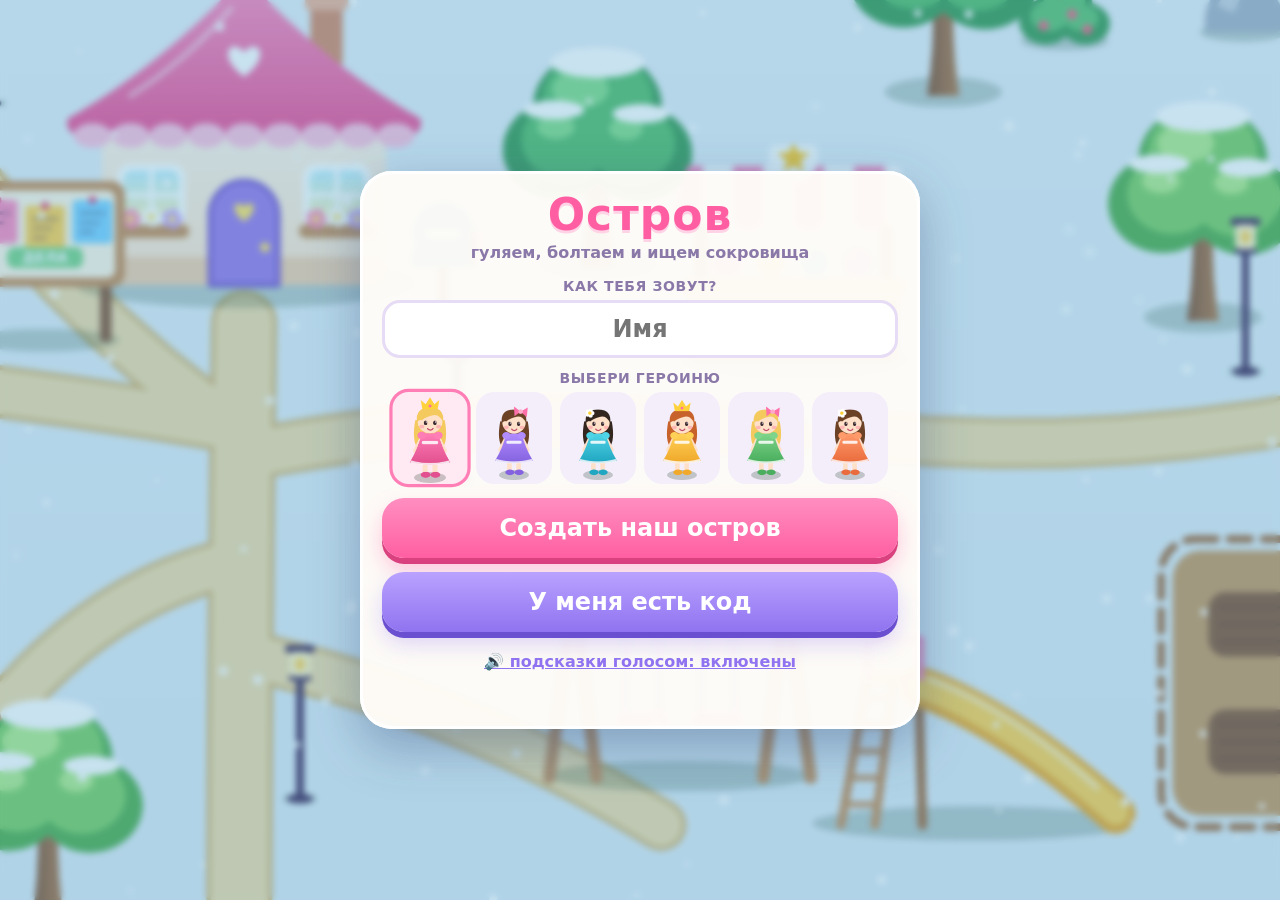
==== commit 7b2a0a12: "Add files via upload" ====
--- a/index.html
+++ b/index.html
@@ -175,6 +175,29 @@
   .task small { font-size: 16px; color: #8a78a8; white-space: nowrap; }
   .task.done { background: #e2f7e4; } .task.done span { color: #3d9a52; }
   .task.deal { background: #fff3c4; }
+  #pull {
+    position: absolute; left: 50%; bottom: calc(96px + env(safe-area-inset-bottom)); transform: translateX(-50%);
+    padding: 18px 40px; border-radius: 44px; font-size: 32px; font-weight: 900; color: #fff; white-space: nowrap;
+    background: linear-gradient(#5fd0ee, #2f9bd0); box-shadow: 0 7px 0 #1f7aa8, 0 14px 26px rgba(30, 120, 170, .4);
+  }
+  #pull.bite { background: linear-gradient(#ffcf4a, #f59a12); box-shadow: 0 7px 0 #c97200; animation: digp .25s infinite; }
+  #catch { position: fixed; left: 50%; top: 50%; transform: translate(-50%, -50%); width: min(340px, 86vw); text-align: center; pointer-events: auto; }
+  #catch canvas { width: 180px; height: 150px; display: block; margin: 0 auto; }
+  #catch .codebig { font-size: 26px; letter-spacing: 0; }
+  #catch.pop { animation: catchpop .35s; }
+  @keyframes catchpop { 0% { transform: translate(-50%, -50%) scale(.4); } 70% { transform: translate(-50%, -50%) scale(1.08); } }
+  #atabs { display: flex; gap: 6px; justify-content: center; margin-top: 8px; }
+  #atabs button { width: 58px; height: 52px; border-radius: 16px; font-size: 26px; background: #f4eefb; padding: 0; }
+  #atabs button.on { background: #ffe36b; box-shadow: inset 0 0 0 3px #f0a92b; }
+  #albumgrid { max-height: 46vh; overflow-y: auto; touch-action: pan-y; padding: 3px; }
+  #albumgrid div canvas { width: 82%; display: block; }
+  #seedgrid { display: grid; grid-template-columns: repeat(3, 1fr); gap: 8px; margin-top: 10px; }
+  #seedgrid button { padding: 8px 4px; border-radius: 16px; background: #f4eefb; font-weight: 900; font-size: 15px; color: #4a3560; }
+  #seedgrid button span { display: block; font-size: 40px; line-height: 1.15; }
+  #seedgrid button small { display: block; color: #e59a00; font-size: 14px; }
+  #seedgrid button.on { background: #ffe9f3; box-shadow: inset 0 0 0 3px #ff7eb6; }
+  #pcare { display: flex; gap: 8px; margin-top: 10px; }
+  #pcare button { flex: 1; margin-top: 0; font-size: 19px; padding: 14px 6px; }
   .modalbg { position: fixed; inset: 0; background: rgba(40, 40, 80, .45); display: flex; align-items: center; justify-content: center; padding: 14px; overflow: auto; touch-action: pan-y; }
   #albumgrid { display: grid; grid-template-columns: repeat(4, 1fr); gap: 10px; margin-top: 12px; }
   #albumgrid div { aspect-ratio: 1; border-radius: 18px; background: #f4eefb; display: flex; flex-direction: column; align-items: center; justify-content: center; font-size: 38px; line-height: 1.1; }
@@ -244,6 +267,8 @@
   <button id="games" class="round" aria-label="Игры">🎮</button>
   <div id="gbar" class="hidden"></div>
   <button id="act" class="hidden"></button>
+  <button id="pull" class="hidden">🎣 Тянуть!</button>
+  <div id="catch" class="card hidden"><canvas id="catchc" width="360" height="300"></canvas><div id="catchn" class="codebig"></div><div id="catchs" class="sub" style="margin:4px 0 0"></div></div>
   <button id="dig" class="hidden">⛏ Копать!</button>
   <button id="shopbtn" class="hidden">🛍 Лавка</button>
   <div id="tray" class="hidden"></div>
@@ -290,6 +315,7 @@
     <div id="pinfo" class="sub" style="margin:10px 0 0;min-height:22px"></div>
     <button id="ptake" class="big hidden"></button>
     <button id="pfeed" class="big alt hidden"></button>
+    <div id="pcare" class="hidden"><button id="ppet" class="big">🤚 Погладить</button><button id="pplay" class="big">🎾 Поиграть</button></div>
     <button id="pegg" class="big" style="background:linear-gradient(#ffcf4a,#f59a12);box-shadow:0 6px 0 #c97200"></button>
     <button id="closepets" class="link">закрыть</button>
   </div>
@@ -324,6 +350,15 @@
   </div>
 </div>
 
+<div id="seedm" class="modalbg hidden">
+  <div class="card">
+    <div class="lbl" style="margin-top:0">Что посадим? · у нас <span id="sbal"></span> ⭐</div>
+    <div id="seedgrid"></div>
+    <button id="splant" class="big" disabled>Выбери семена</button>
+    <button id="closeseed" class="link">закрыть</button>
+  </div>
+</div>
+
 <div id="shop" class="modalbg hidden">
   <div class="card">
     <div class="lbl" style="margin-top:0">Лавка · у нас <span id="shopbal"></span> ⭐</div>
@@ -335,8 +370,9 @@
 
 <div id="album" class="modalbg hidden">
   <div class="card">
-    <div class="lbl" style="margin-top:0">Наши сокровища</div>
-    <div id="albumn" class="codebig"></div>
+    <div class="lbl" style="margin-top:0" id="albumt">Наши сокровища</div>
+    <div id="atabs"></div>
+    <div id="albumn" class="codebig" style="font-size:22px;margin-top:6px"></div>
     <div id="albumgrid"></div>
     <button id="closealbum" class="big alt">Закрыть</button>
   </div>
@@ -366,6 +402,39 @@
 var CLEAR = { x: 1150, y: 2100, r: 190 };
 var TRAMP = { x: 2850, y: 2790 }, SLIDE = { x: 3370, y: 2620 };
 var PETH = { x: 2020, y: 2030 };
+/* огород: 6 грядок; культуры: n — название, e — значок, p — цена семян, g — минут до урожая */
+var GARDEN = { x: 3830, y: 2470 };
+var BEDS = [[-150, -62], [0, -62], [150, -62], [-150, 62], [0, 62], [150, 62]].map(function (q) { return { x: GARDEN.x + q[0], y: GARDEN.y + q[1] }; });
+var CROPS = [{ n: 'Морковка', e: '🥕', p: 2, g: 20 }, { n: 'Клубника', e: '🍓', p: 3, g: 45 }, { n: 'Помидор', e: '🍅', p: 4, g: 90 },
+  { n: 'Кукуруза', e: '🌽', p: 5, g: 180 }, { n: 'Тыква', e: '🎃', p: 8, g: 360 }, { n: 'Подсолнух', e: '🌻', p: 6, g: 240 }];
+/* рыбы: w — где ловится (sea — пирс, bay — тайная бухта, pond — пруд), r — редкость 1..3, tm — время (day/night/any) */
+var FISH = [
+  { n: 'Ставридка', w: 'sea', r: 1, c: ['#9fb8d6', '#6f8fb8'] }, { n: 'Рыба-клоун', w: 'sea', r: 1, c: ['#ff8a3c', '#fff'], st: 1 },
+  { n: 'Голубая рыбка', w: 'sea', r: 1, c: ['#4fb9e2', '#2f8fc0'] }, { n: 'Краб', w: 'sea', r: 1, e: '🦀' }, { n: 'Креветка', w: 'sea', r: 1, e: '🦐' },
+  { n: 'Рыба-ёж', w: 'sea', r: 2, c: ['#ffd257', '#f0a92b'], sp: 1 }, { n: 'Осьминожка', w: 'sea', r: 2, e: '🐙' },
+  { n: 'Акулёнок', w: 'sea', r: 3, c: ['#8a98ad', '#5f6d84'], big: 1, tm: 'day' }, { n: 'Рыба-луна', w: 'sea', r: 3, c: ['#d9e8ff', '#9fb8e6'], gl: 1, tm: 'night' },
+  { n: 'Радужная рыбка', w: 'bay', r: 2, c: ['#ff8ec0', '#8f73f0'], rb: 1 }, { n: 'Скат', w: 'bay', r: 2, c: ['#a98ad6', '#7f5fc0'], flat: 1 },
+  { n: 'Ракушка-жемчужница', w: 'bay', r: 2, e: '🐚' }, { n: 'Старый сапог', w: 'bay', r: 1, e: '🥾' }, { n: 'Письмо в бутылке', w: 'bay', r: 2, bottle: 1 },
+  { n: 'Рыба-король', w: 'bay', r: 3, c: ['#ffd23c', '#f0a92b'], cr: 1 },
+  { n: 'Карасик', w: 'pond', r: 1, c: ['#e0b04f', '#c08a2c'] }, { n: 'Окунёк', w: 'pond', r: 1, c: ['#9cc95a', '#e2602f'], st: 1 },
+  { n: 'Лягушонок', w: 'pond', r: 1, e: '🐸' }, { n: 'Сомик', w: 'pond', r: 2, c: ['#8a6e5a', '#5f4a3c'], wh: 1, tm: 'night' },
+  { n: 'Золотая рыбка', w: 'pond', r: 3, c: ['#ffc928', '#ff8a3c'], cr: 1 }
+];
+/* жуки, бабочки и снежинки: t — вид рисунка, where — где водятся */
+var BUGS = [
+  { n: 'Лимонница', t: 'bfly', c: ['#ffe36b', '#f0c02b'], r: 1, where: 'meadow' }, { n: 'Голубянка', t: 'bfly', c: ['#7fc8ff', '#4f8cf0'], r: 1, where: 'meadow' },
+  { n: 'Павлиний глаз', t: 'bfly', c: ['#e2504f', '#ffd257'], eye: 1, r: 2, where: 'meadow' }, { n: 'Махаон', t: 'bfly', c: ['#ffe9a6', '#3d2b33'], r: 3, where: 'meadow' },
+  { n: 'Божья коровка', t: 'lady', r: 1, where: 'meadow' }, { n: 'Пчёлка', t: 'bee', r: 1, where: 'meadow' }, { n: 'Кузнечик', t: 'hop', r: 1, where: 'meadow' },
+  { n: 'Стрекоза', t: 'drag', r: 2, where: 'pond' }, { n: 'Жук-олень', t: 'beetle', c: ['#7a4f33', '#c98f5a'], horns: 1, r: 3, where: 'forest' },
+  { n: 'Майский жук', t: 'beetle', c: ['#8a5a3a', '#b07a4d'], r: 1, where: 'forest' }, { n: 'Гусеница', t: 'cater', r: 1, where: 'forest' },
+  { n: 'Улитка', t: 'snail', r: 2, where: 'rain' }, { n: 'Светлячок', t: 'firefly', r: 2, where: 'night' }, { n: 'Ночная бабочка', t: 'moth', r: 2, where: 'night' },
+  { n: 'Снежинка-звёздочка', t: 'flake', k: 0, r: 1, where: 'snow' }, { n: 'Снежинка-ёлочка', t: 'flake', k: 1, r: 1, where: 'snow' },
+  { n: 'Снежинка-цветок', t: 'flake', k: 2, r: 1, where: 'snow' }, { n: 'Снежинка-кружево', t: 'flake', k: 3, r: 2, where: 'snow' },
+  { n: 'Снежинка-сердечко', t: 'flake', k: 4, r: 2, where: 'snow' }, { n: 'Волшебная снежинка', t: 'flake', k: 5, r: 3, where: 'snow' }
+];
+var RSTARS = [0, 2, 4, 8];
+var PET_STAGE = [0, 6, 15, 30], PET_STAGEN = ['малыш', 'подросток', 'взрослый', 'волшебный'];
+
 var MOUTH = { x: 2050, y: bandC(2050) + BAND };          /* вход в пещеру с юга */
 var HOLE = { x: 3150, y: bandC(3150) - BAND - 80 };      /* лаз в тайной бухте */
 var WRECK = { x: 2380, y: 318 };
@@ -404,6 +473,9 @@
   if (Math.abs(x - SLIDE.x) < 300 && y > SLIDE.y - 300 && y < SLIDE.y + 340) return true;
   if (Math.abs(x - SWING.x) < 260 && y > SWING.y - 280 && y < SWING.y + 340) return true;
   if (Math.abs(x - PETH.x) < 250 && y > PETH.y - 320 && y < PETH.y + 330) return true;
+  if (Math.abs(x - GARDEN.x) < 360 && y > GARDEN.y - 240 && y < GARDEN.y + 440) return true;
+  if (Math.abs(x - 3700) < 220 && y < 820) return true;
+  if (d2(x, y, POND.x - POND.rx - 40, POND.y + 10) < 240 * 240) return true;
   if (d2(x, y, BENCH.x, BENCH.y) < 120 * 120 || d2(x, y, CLEAR.x, CLEAR.y) < CLEAR.r * CLEAR.r) return true;
   if (d2(x, y, MOUTH.x, MOUTH.y + 90) < 280 * 280 || d2(x, y, HOLE.x, HOLE.y) < 210 * 210 || d2(x, y, WRECK.x, WRECK.y) < 280 * 280) return true;
   for (var i = 0; i < 3; i++) if (d2(x, y, CHESTS[i].x, CHESTS[i].y) < 130 * 130) return true;
@@ -494,6 +566,8 @@
 CHESTS.forEach(function (c) { (c.m ? COL1 : COL0).push(ellCol(c.x, c.y - 8, 40, 22)); });
 LAMPS.forEach(function (l) { COL0.push(ellCol(l[0], l[1] - 6, 16, 10)); });
 COL0.push(ellCol(BOARD.x, BOARD.y - 8, 70, 20), ellCol(MAILBOX.x, MAILBOX.y - 6, 26, 14));
+COL0.push(ellCol(GARDEN.x + 270, GARDEN.y - 70, 26, 14));
+
 
 
 function pushOut(col, p) {
@@ -556,7 +630,7 @@
 };
 var PRESETS = [{ d: 0, h: 0, a: 1 }, { d: 1, h: 1, a: 2 }, { d: 2, h: 2, a: 3 }, { d: 3, h: 3, a: 1 }, { d: 4, h: 0, a: 2 }, { d: 5, h: 1, a: 3 }];
 var PETS = [{ n: 'Котёнок' }, { n: 'Щенок' }, { n: 'Зайчик' }, { n: 'Лисёнок' }, { n: 'Панда' }, { n: 'Дракончик' }];
-var EGG_PRICE = 50, FEED_PRICE = 3, PET_MAX = 10;
+var EGG_PRICE = 50, FEED_PRICE = 3, PET_MAX = 30;
 var WARDROBE = { x: 850, y: HWALL + 46 };
 var COL2 = [];
 function fix2(p) { pushOut(COL2, p); p.x = Math.max(110, Math.min(HW - 110, p.x)); p.y = Math.max(HWALL + 40, Math.min(HH - 70, p.y)); return p; }
@@ -587,6 +661,13 @@
   var q2 = { x: x + 26, y: y }, q3 = { x: x - 26, y: y }, q4 = { x: x, y: y + 26 }, q5 = { x: x, y: y - 26 };
   return fix1(q2).x === x + 26 && fix1(q3).x === x - 26 && fix1(q4).y === y + 26 && fix1(q5).y === y - 26;
 }
+/* места для рыбалки: где стоять и куда падает поплавок */
+var FISHSPOTS = (function () {
+  var out = [{ x: 2600, y: PIER.y1 - 46, bx: 2640, by: PIER.y1 + 80, w: 'sea', face: 1 }];
+  var q = { x: 3700, y: 120 }; toShore(q); out.push({ x: Math.round(q.x), y: Math.round(q.y + 26), bx: Math.round(q.x + 30), by: Math.round(q.y - 120), w: 'bay', face: 1 });
+  out.push({ x: POND.x - POND.rx - 46, y: POND.y + 10, bx: POND.x - 70, by: POND.y + 6, w: 'pond', face: 1 });
+  return out;
+})();
 /* ===== конец описания мира ===== */
 
 var EMOTES = ['❤️', '👋', '😂', '👍', '🌟'];
@@ -829,6 +910,20 @@
       g.fillStyle = '#e2447a'; rr(g, 30, full ? -158 : -122, 6, full ? 50 : 34, 2); g.fill();
       if (full) { g.beginPath(); g.moveTo(36, -158); g.lineTo(58, -150); g.lineTo(36, -140); g.closePath(); g.fill(); g.fillStyle = '#fff'; rr(g, -16, -112, 32, 22, 3); g.fill(); g.fillStyle = '#ff8ec0'; heart(g, 0, -101, 6, '#ff8ec0'); }
     });
+  });
+  sprite('scare', 140, 210, 70, 196, function (g) { // пугало на огороде
+    shadow(g, 26, 7);
+    g.fillStyle = '#8a5a3a'; rr(g, -5, -150, 10, 150, 3); g.fill(); rr(g, -50, -118, 100, 9, 4); g.fill();
+    g.fillStyle = '#7fc8ff'; g.beginPath(); g.moveTo(-34, -120); g.lineTo(34, -120); g.lineTo(26, -60); g.lineTo(-26, -60); g.closePath(); g.fill();
+    g.fillStyle = '#ffd257'; [-50, 50].forEach(function (sx) { g.beginPath(); g.moveTo(sx, -122); g.lineTo(sx + (sx < 0 ? -10 : 10), -110); g.lineTo(sx, -104); g.closePath(); g.fill(); });
+    g.fillStyle = '#ffe9c4'; ell(g, 0, -146, 22, 22); g.fill(); g.fillStyle = '#3d2b33'; ell(g, -8, -148, 3, 3); g.fill(); ell(g, 8, -148, 3, 3); g.fill();
+    g.strokeStyle = '#3d2b33'; g.lineWidth = 2.5; g.beginPath(); g.arc(0, -142, 7, 0.3, 2.8); g.stroke();
+    g.fillStyle = '#e2504f'; g.beginPath(); g.moveTo(-34, -160); g.lineTo(34, -160); g.lineTo(0, -192); g.closePath(); g.fill(); rr(g, -38, -164, 76, 9, 4); g.fill();
+  });
+  sprite('dock', 160, 120, 80, 60, function (g) { // мостик для рыбалки в бухте
+    g.fillStyle = '#8a5a3a'; rr(g, -56, -60, 12, 70, 4); g.fill(); rr(g, 44, -60, 12, 70, 4); g.fill();
+    g.fillStyle = '#c98f5a'; rr(g, -60, -70, 120, 90, 10); g.fill(); g.strokeStyle = '#a66f42'; g.lineWidth = 3;
+    for (var k = 0; k < 4; k++) { g.beginPath(); g.moveTo(-58, -48 + k * 22); g.lineTo(58, -48 + k * 22); g.stroke(); }
   });
   sprite('bush', 120, 90, 60, 80, function (g) {
     shadow(g, 46, 10);
@@ -1086,7 +1181,85 @@
   if (crown) { c.fillStyle = '#ffd23c'; c.beginPath(); c.moveTo(4, -62); c.lineTo(2, -77); c.lineTo(9, -70); c.lineTo(14, -80); c.lineTo(19, -70); c.lineTo(26, -77); c.lineTo(24, -62); c.closePath(); c.fill(); }
   c.restore();
 }
-function petSize(k) { var h = pets[k] || 0; return h >= 5 ? 1.25 : 0.9; }
+function petSize(k) { return [0.85, 1, 1.18, 1.32][stageOf(pets[k] || 0)]; }
+
+/* --- рыбы, жуки и урожай --- */
+function drawFishIcon(c, x, y, s, F) {
+  c.save(); c.translate(x, y); c.scale(s, s);
+  if (F.e) { c.font = '58px system-ui, sans-serif'; c.textAlign = 'center'; c.textBaseline = 'middle'; c.fillText(F.e, 0, 2); c.restore(); return; }
+  if (F.bottle) {
+    c.rotate(-0.5); c.fillStyle = 'rgba(160,230,220,.85)'; rr(c, -16, -30, 32, 52, 10); c.fill(); rr(c, -7, -44, 14, 16, 4); c.fill();
+    c.fillStyle = '#a66f42'; rr(c, -8, -50, 16, 9, 3); c.fill(); c.fillStyle = '#fff6e4'; rr(c, -9, -18, 18, 28, 3); c.fill();
+    c.strokeStyle = '#c98f5a'; c.lineWidth = 2; c.beginPath(); c.moveTo(-5, -10); c.lineTo(5, -10); c.moveTo(-5, -3); c.lineTo(5, -3); c.stroke(); c.restore(); return;
+  }
+  var k = F.big ? 1.25 : 1, bw = 34 * k, bh = (F.flat ? 13 : F.sp ? 26 : 19) * k;
+  if (F.gl) { var gg = c.createRadialGradient(0, 0, 4, 0, 0, 56); gg.addColorStop(0, 'rgba(220,235,255,.9)'); gg.addColorStop(1, 'rgba(220,235,255,0)'); c.fillStyle = gg; ell(c, 0, 0, 56, 46); c.fill(); }
+  c.fillStyle = F.c[1]; c.beginPath(); c.moveTo(bw - 6, 0); c.lineTo(bw + 20 * k, -16 * k); c.lineTo(bw + 14 * k, 0); c.lineTo(bw + 20 * k, 16 * k); c.closePath(); c.fill();
+  c.beginPath(); c.moveTo(-6, -bh + 2); c.quadraticCurveTo(8, -bh - 16 * k, 20, -bh + 4); c.closePath(); c.fill();
+  if (F.rb) { var rg = c.createLinearGradient(-bw, 0, bw, 0); ['#ff8ec0', '#ffd257', '#7ed48a', '#4fd3e6', '#8f73f0'].forEach(function (cl, i) { rg.addColorStop(i / 4, cl); }); c.fillStyle = rg; } else c.fillStyle = F.c[0];
+  ell(c, 0, 0, bw, bh); c.fill();
+  if (F.st) { c.save(); ell(c, 0, 0, bw, bh); c.clip(); c.fillStyle = F.c[1]; [-12, 4].forEach(function (sx) { c.fillRect(sx, -bh, 7, bh * 2); }); c.restore(); }
+  if (F.sp) { c.strokeStyle = F.c[1]; c.lineWidth = 3; for (var i = 0; i < 10; i++) { var a = i / 10 * 6.283; c.beginPath(); c.moveTo(Math.cos(a) * bw, Math.sin(a) * bh); c.lineTo(Math.cos(a) * (bw + 8), Math.sin(a) * (bh + 8)); c.stroke(); } }
+  c.fillStyle = 'rgba(255,255,255,.35)'; ell(c, -6, -bh * 0.4, bw * 0.55, bh * 0.25); c.fill();
+  c.fillStyle = '#fff'; ell(c, -bw * 0.6, -bh * 0.2, 6.5, 6.5); c.fill(); c.fillStyle = '#3d2b33'; ell(c, -bw * 0.62, -bh * 0.2, 3.5, 3.5); c.fill();
+  c.strokeStyle = '#3d2b33'; c.lineWidth = 2.2; c.lineCap = 'round'; c.beginPath(); c.arc(-bw * 0.8, bh * 0.25, 4, 0.2, 1.6); c.stroke();
+  if (F.wh) { c.beginPath(); c.moveTo(-bw * 0.9, bh * 0.1); c.quadraticCurveTo(-bw - 14, bh * 0.3, -bw - 18, bh + 6); c.moveTo(-bw * 0.9, bh * 0.25); c.quadraticCurveTo(-bw - 8, bh * 0.6, -bw - 8, bh + 12); c.stroke(); }
+  if (F.cr) { c.fillStyle = '#ffd23c'; c.beginPath(); c.moveTo(-14, -bh + 2); c.lineTo(-16, -bh - 16); c.lineTo(-8, -bh - 8); c.lineTo(-2, -bh - 20); c.lineTo(4, -bh - 8); c.lineTo(12, -bh - 16); c.lineTo(10, -bh + 2); c.closePath(); c.fill(); }
+  c.restore();
+}
+function flakePath(c, k, r) {
+  c.strokeStyle = k === 5 ? '#c9a4ff' : '#bfe6ff'; c.lineWidth = r * 0.14; c.lineCap = 'round';
+  for (var i = 0; i < 6; i++) {
+    c.save(); c.rotate(i * Math.PI / 3); c.beginPath(); c.moveTo(0, 0); c.lineTo(0, -r);
+    if (k === 0 || k === 5) { c.moveTo(0, -r * 0.55); c.lineTo(-r * 0.28, -r * 0.8); c.moveTo(0, -r * 0.55); c.lineTo(r * 0.28, -r * 0.8); }
+    if (k === 1) { [0.3, 0.55, 0.78].forEach(function (f) { c.moveTo(0, -r * f); c.lineTo(-r * 0.2, -r * (f + 0.14)); c.moveTo(0, -r * f); c.lineTo(r * 0.2, -r * (f + 0.14)); }); }
+    c.stroke();
+    if (k === 2) { c.fillStyle = '#d9f2ff'; ell(c, 0, -r * 0.7, r * 0.18, r * 0.3); c.fill(); }
+    if (k === 3) { c.beginPath(); c.arc(0, -r * 0.6, r * 0.2, 0, 6.29); c.stroke(); }
+    if (k === 4 && i % 2 === 0) heart(c, 0, -r * 0.7, r * 0.2, '#ffb3d1');
+    c.restore();
+  }
+  c.fillStyle = k === 5 ? '#ffe36b' : '#fff'; ell(c, 0, 0, r * 0.16, r * 0.16); c.fill();
+}
+function drawBug(c, x, y, s, B, t, ground) {
+  c.save(); c.translate(x, y); c.scale(s, s);
+  var f = Math.abs(Math.sin(t * 16)), tp = B.t;
+  if (tp === 'bfly' || tp === 'moth') {
+    var w = 4 + f * 12, cl = tp === 'moth' ? ['#c9b4a0', '#8a7563'] : B.c;
+    c.fillStyle = cl[0]; c.beginPath(); c.ellipse(-w * 0.9, -6, w, 13, -0.5, 0, 6.29); c.ellipse(w * 0.9, -6, w, 13, 0.5, 0, 6.29); c.fill();
+    c.fillStyle = cl[1]; c.beginPath(); c.ellipse(-w * 0.7, 8, w * 0.7, 9, 0.4, 0, 6.29); c.ellipse(w * 0.7, 8, w * 0.7, 9, -0.4, 0, 6.29); c.fill();
+    if (B.eye) { c.fillStyle = '#4f8cf0'; ell(c, -w * 0.9, -8, w * 0.35, 4); c.fill(); ell(c, w * 0.9, -8, w * 0.35, 4); c.fill(); }
+    c.fillStyle = '#3d2b33'; ell(c, 0, 0, 2.6, 12); c.fill();
+  } else if (tp === 'lady') {
+    c.fillStyle = '#e2302f'; ell(c, 0, 0, 13, 11); c.fill(); c.fillStyle = '#3d2b33'; ell(c, 0, -10, 7, 5); c.fill(); c.fillRect(-0.8, -9, 1.6, 20);
+    [[-6, -2], [6, -2], [-5, 5], [5, 5]].forEach(function (q) { ell(c, q[0], q[1], 2.6, 2.6); c.fill(); });
+  } else if (tp === 'bee') {
+    c.fillStyle = 'rgba(220,240,255,.85)'; c.beginPath(); c.ellipse(-5, -10 - f * 3, 7, 10, -0.4, 0, 6.29); c.ellipse(5, -10 - f * 3, 7, 10, 0.4, 0, 6.29); c.fill();
+    c.fillStyle = '#ffc928'; ell(c, 0, 0, 14, 9); c.fill(); c.fillStyle = '#3d2b33'; c.fillRect(-4, -9, 4, 18); c.fillRect(5, -8, 3.5, 16); ell(c, -13, -1, 4, 4); c.fill();
+  } else if (tp === 'hop') {
+    c.fillStyle = '#6cc56a'; ell(c, 0, 0, 18, 6); c.fill(); c.strokeStyle = '#3f9e57'; c.lineWidth = 3; c.beginPath(); c.moveTo(4, 2); c.lineTo(14, -10); c.lineTo(18, 6); c.stroke();
+    c.fillStyle = '#3d2b33'; ell(c, -14, -2, 2, 2); c.fill();
+  } else if (tp === 'drag') {
+    c.fillStyle = 'rgba(200,240,255,.75)'; [[-1, -6], [1, -6], [-1, 4], [1, 4]].forEach(function (q) { c.beginPath(); c.ellipse(q[0] * 16, q[1], 16, 4 + f * 2, q[0] * 0.15, 0, 6.29); c.fill(); });
+    c.fillStyle = '#2f9bd0'; rr(c, -3, -10, 6, 34, 3); c.fill(); c.fillStyle = '#4fd3e6'; ell(c, 0, -12, 5, 5); c.fill();
+  } else if (tp === 'beetle') {
+    if (B.horns) { c.strokeStyle = B.c[1]; c.lineWidth = 4; c.beginPath(); c.moveTo(-5, -14); c.quadraticCurveTo(-14, -26, -6, -32); c.moveTo(5, -14); c.quadraticCurveTo(14, -26, 6, -32); c.stroke(); }
+    c.fillStyle = B.c[0]; ell(c, 0, 2, 12, 15); c.fill(); c.fillStyle = B.c[1]; ell(c, 0, -13, 7, 5); c.fill(); c.fillStyle = 'rgba(255,255,255,.3)'; ell(c, -4, -2, 3, 7); c.fill();
+  } else if (tp === 'cater') {
+    for (var i = 0; i < 5; i++) { c.fillStyle = i % 2 ? '#7ed48a' : '#59bf6c'; ell(c, -16 + i * 8, -Math.abs(Math.sin(t * 4 + i)) * 4, 7, 7); c.fill(); }
+    c.fillStyle = '#3d2b33'; ell(c, 18, -3, 1.8, 1.8); c.fill();
+  } else if (tp === 'snail') {
+    c.fillStyle = '#e8c39a'; rr(c, -18, -4, 34, 8, 4); c.fill(); c.fillStyle = '#c98f5a'; ell(c, -2, -12, 12, 12); c.fill();
+    c.strokeStyle = '#8a5a3a'; c.lineWidth = 2.5; c.beginPath(); c.arc(-2, -12, 6, 0, 5); c.stroke(); c.strokeStyle = '#e8c39a'; c.beginPath(); c.moveTo(14, -3); c.lineTo(18, -12); c.stroke();
+  } else if (tp === 'firefly') {
+    var gg = c.createRadialGradient(0, 4, 2, 0, 4, 22); gg.addColorStop(0, 'rgba(230,255,140,.95)'); gg.addColorStop(1, 'rgba(230,255,140,0)'); c.fillStyle = gg; ell(c, 0, 4, 22, 22); c.fill();
+    c.fillStyle = '#4a3560'; ell(c, 0, -4, 5, 7); c.fill();
+  } else if (tp === 'flake') {
+    c.rotate(t * 0.8); flakePath(c, B.k, 16);
+  }
+  c.restore();
+}
+function drawCropIcon(c, x, y, s, k) { c.save(); c.font = Math.round(52 * s) + 'px system-ui, sans-serif'; c.textAlign = 'center'; c.textBaseline = 'middle'; c.fillText(CROPS[k].e, x, y); c.restore(); }
 
 /* --- героиня --- */
 var SKIN = '#ffe0c8';
@@ -1183,6 +1356,7 @@
       if (e < 0.8) { x = q.x - 128 + e / 0.8 * 34; o.z = e / 0.8 * 152; o.mv = true; o.ph = e * 14; }
       else { var v = Math.min(1, (e - 0.8) / 1.1); x = q.x - 70 + v * 220; o.z = 150 - 144 * (1.7 * v - 0.7 * v * v); o.sit = 1; o.arms = 1; }
     }
+    else if (q.k === 'fish') { o.face = FISHSPOTS[q.s] ? FISHSPOTS[q.s].face : 1; o.arms = 2; }
     else if (q.k === 'skate') { var sa = e * 1.3 + q.s * 1.6; x = q.x + Math.sin(sa) * 60; y = q.y + Math.cos(sa) * 22; o.face = Math.cos(sa) > 0 ? 1 : -1; o.arms = 1; o.rot = Math.sin(sa) * 0.12; }
     else if (q.k === 'swim') { y = q.y + 52 + Math.sin(T * 2 + p.seed) * 3; o.clip = 1; }
     else if (q.k === 'sleep') { o.rot = -Math.PI / 2; o.sleep = 1; o.face = 1; o.noShadow = 1; lx = -66; ly = 96; }
@@ -1191,6 +1365,13 @@
   } else if (p.rd) { drawUni(ctx, x, y, p.face, p.ph, p.mv); o.z = (o.z || 0) + 72; o.sit = 1; o.noShadow = 1; o.mv = false; x -= 8 * (p.face || 1); }
   p.dx = x + lx; p.dy = y - (o.z || 0) + ly + (o.sit ? 24 : 0);
   drawGirl(ctx, x, y, 1, L, o);
+  if (q && q.k === 'fish' && FISHSPOTS[q.s]) { // удочка, леска и поплавок
+    var FS = FISHSPOTS[q.s], tx = x + 64, ty = y - 160, dip = p === me && fishing && fishing.biting, bob = Math.sin(T * 3 + p.seed) * 3 + (dip ? 10 + Math.sin(T * 30) * 4 : 0);
+    ctx.strokeStyle = '#8a5a3a'; ctx.lineWidth = 5; ctx.lineCap = 'round'; ctx.beginPath(); ctx.moveTo(x + 24, y - 58); ctx.lineTo(tx, ty); ctx.stroke();
+    ctx.strokeStyle = 'rgba(255,255,255,.85)'; ctx.lineWidth = 1.6; ctx.beginPath(); ctx.moveTo(tx, ty); ctx.quadraticCurveTo((tx + FS.bx) / 2, Math.max(ty, FS.by) + 30, FS.bx, FS.by + bob - 8); ctx.stroke();
+    ctx.strokeStyle = 'rgba(255,255,255,.6)'; ctx.lineWidth = 2; ctx.beginPath(); ctx.ellipse(FS.bx, FS.by + 4, 16 + (dip ? 8 : 0), 6, 0, 0, 6.29); ctx.stroke();
+    ctx.fillStyle = '#e2302f'; ell(ctx, FS.bx, FS.by + bob - 4, 7, 8); ctx.fill(); ctx.fillStyle = '#fff'; ell(ctx, FS.bx, FS.by + bob + 2, 7, 4); ctx.fill();
+  }
   if (q && q.k === 'sleep') { ctx.fillStyle = '#8f73f0'; ctx.font = '800 26px ui-rounded, system-ui, sans-serif'; ctx.textAlign = 'center'; for (var k = 0; k < 3; k++) { var zz = (e * 0.5 + k / 3) % 1; ctx.globalAlpha = 1 - zz; ctx.fillText('z', x - 130 - zz * 26, y - 40 - zz * 70); } ctx.globalAlpha = 1; }
   if (q && (q.k === 'dance' || q.k === 'piano') && Math.random() < 0.08) parts.push({ x: x + (Math.random() - 0.5) * 60, y: y - 130, vx: (Math.random() - 0.5) * 80, vy: -260, t: 0, life: 0.8, c: ['#ff8ec0', '#b08cff', '#4fd3e6'][Math.floor(Math.random() * 3)], m: p.m });
 }
@@ -1211,7 +1392,7 @@
   LAMPS.forEach(function (l) { OBJ0.push({ x: l[0], y: l[1], k: 'lamp', h: 180 }); });
   ROCKS.forEach(function (r) { OBJ0.push({ x: r[0], y: r[1], k: 'rock', h: 90 }); });
   OBJ0.push({ x: HOUSE.x, y: HOUSE.y, k: 'house', h: 360 }, { x: SHOP.x, y: SHOP.y, k: 'shop', h: 240 }, { x: SWING.x, y: SWING.y, k: 'swing', h: 230 }, { x: TRAMP.x, y: TRAMP.y, k: 'tramp', h: 120 }, { x: SLIDE.x, y: SLIDE.y, k: 'slide', h: 220 },
-    { x: BENCH.x, y: BENCH.y, k: 'bench', h: 90 }, { x: WRECK.x, y: WRECK.y, k: 'wreck', h: 300 }, { x: PETH.x, y: PETH.y, k: 'peth', h: 280 }, { x: BOARD.x, y: BOARD.y, k: 'board', h: 200 }, { x: MAILBOX.x, y: MAILBOX.y, k: 'mail0', mail: 1, h: 170 },
+    { x: BENCH.x, y: BENCH.y, k: 'bench', h: 90 }, { x: WRECK.x, y: WRECK.y, k: 'wreck', h: 300 }, { x: PETH.x, y: PETH.y, k: 'peth', h: 280 }, { x: BOARD.x, y: BOARD.y, k: 'board', h: 200 }, { x: GARDEN.x + 270, y: GARDEN.y - 70, k: 'scare', h: 210 }, { x: MAILBOX.x, y: MAILBOX.y, k: 'mail0', mail: 1, h: 170 },
     { x: MOUTH.x, y: MOUTH.y + 6, k: 'mouth', h: 290 }, { x: HOLE.x, y: HOLE.y - 40, k: 'hole', h: 160, ay: 40 });
   var R = rng(5), x;
   for (x = 150; x < 5100; x += 205) { // дальний ряд гор
@@ -1413,6 +1594,7 @@
     stars = m.stars.map(function (s) { return { id: s.id, x: s.x, y: s.y, m: s.m | 0, k: s.k | 0, born: T }; });
     total = m.total; $('starn').textContent = total;
     ward = m.ward || []; pets = m.pets || {};
+    garden = m.garden || [null, null, null, null, null, null]; food = m.food || 0; fishA = m.fish || []; bugsA = m.bugs || []; cropsA = m.crops || []; petDay = m.petDay || {}; SOFF = m.now ? m.now - Date.now() : 0;
     day = m.day || null; mailReady = !!m.mail; lim = m.lim || null; updatePlanBadge();
     album = m.album || []; chestOpen = {}; (m.chests || []).forEach(function (id) { chestOpen[id] = true; });
     furn = m.furn || []; inv = m.inv || {}; setFurn(); drawTray();
@@ -1462,6 +1644,9 @@
   else if (m.t === 'cc') { delete chestOpen[m.id]; }
   else if (m.t === 'lk' || m.t === 'wb' || m.t === 'eg' || m.t === 'fd') shopMsg(m);
   else if (m.t === 'dy' || m.t === 'dt' || m.t === 'dd' || m.t === 'ml') dayMsg(m);
+  else if (m.t === 'gd' || m.t === 'hv') gardenMsg(m);
+  else if (m.t === 'fc' || m.t === 'bc') catchMsg(m);
+  else if (m.t === 'pn') toast(PETS[m.k].n + (m.a === 'f' ? ' уже сытый.' : m.a === 'p' ? ' уже наглажен сегодня.' : ' уже наигрался сегодня.') + ' Приходи завтра!');
   else if (m.t === 'by') { total = m.total; bumpStars(); inv[m.i] = m.n; drawTray(); drawShop(); toast(nameOf(m.by) + ' купила: ' + CAT[m.i].n + '. Поставь в домике 🏠'); beep([784, 1047], 0.09, 0.12); }
   else if (m.t === 'no') { toast('Не хватает звёздочек ⭐'); }
   else if (m.t === 'nn') { toast('Все питомцы уже с нами!'); }
@@ -1675,11 +1860,11 @@
   }
 }
 function leaveGame(msg) {
-  greeted = false; restTick = 0;
+  greeted = false; restTick = 0; stopFishing(); critters = [];
   disconnect(); demo = false; clearInterval(botTimer);
   screenMode = 'lobby'; me = null; players.clear(); stars = []; treasure = null; ev = null; trans = null;
   setDecor(false); game = null; curSpot = null; curKey = ''; $('ride').classList.remove('on');
-  ['hud', 'modal', 'album', 'dig', 'radar', 'shop', 'shopbtn', 'decor', 'act', 'gbar', 'gamesm', 'wardm', 'petsm', 'boardm', 'mailm'].forEach(function (id) { $(id).classList.add('hidden'); });
+  ['hud', 'modal', 'album', 'dig', 'radar', 'shop', 'shopbtn', 'decor', 'act', 'gbar', 'gamesm', 'wardm', 'petsm', 'boardm', 'mailm', 'seedm', 'catch'].forEach(function (id) { $(id).classList.add('hidden'); });
   $('lobby').classList.remove('hidden');
   busy(false); lobbyView(); showErr(msg || '');
   try { if (document.fullscreenElement) document.exitFullscreen(); } catch (e) { /* не страшно */ }
@@ -1711,19 +1896,7 @@
   if (navigator.share) navigator.share({ title: 'Остров', text: text, url: url }).catch(function () {});
   else if (navigator.clipboard) navigator.clipboard.writeText(text + '\n' + url).then(function () { toast('Ссылка скопирована'); $('modal').classList.add('hidden'); });
 };
-$('stars').onclick = function () {
-  unlockAudio();
-  $('albumn').textContent = album.length + ' из ' + ALBUM.length; say('Наши сокровища: ' + album.length + ' из ' + ALBUM.length);
-  var g = $('albumgrid'); g.innerHTML = '';
-  ALBUM.forEach(function (a, i) {
-    var d = document.createElement('div'), has = album.indexOf(i) >= 0;
-    d.className = has ? 'yes' : 'no'; d.textContent = has ? a[0] : '?';
-    if (has) { var s = document.createElement('small'); s.textContent = a[1]; d.appendChild(s); }
-    d.onclick = function () { say(has ? a[1] : 'Это сокровище ещё не нашли'); };
-    g.appendChild(d);
-  });
-  $('album').classList.remove('hidden');
-};
+$('stars').onclick = function () { unlockAudio(); drawAlbum(); $('album').classList.remove('hidden'); albumSay(); };
 function drawShop() {
   if ($('shop').classList.contains('hidden')) return;
   $('shopbal').textContent = total;
@@ -1811,11 +1984,13 @@
   if (me.pose || trans || frozen() || radarLvl === 4 || nearShop) return null;
   var i, s;
   if (me.m === 0) {
+    var ex = fishSpot() || bedSpot(); if (ex) return ex;
     for (i = 0; i < SPOTS0.length; i++) {
       s = SPOTS0[i];
       if (s.pond) { var dx = (me.x - POND.x) / (POND.rx + 95), dy = (me.y - POND.y) / (POND.ry + 85); if (dx * dx + dy * dy < 1) return s; }
       else if (d2(me.x, me.y, s.x, s.y) < s.r * s.r) return s;
     }
+    return critterSpot();
   } else if (me.m === 2 && !decor) {
     if (d2(me.x, me.y, WARDROBE.x, WARDROBE.y + 60) < 130 * 130) return { key: 'ward', ui: 'ward', n: 'Наряды', e: '👗' };
     var best = null, bd = 135 * 135;
@@ -1845,6 +2020,9 @@
 function clearPose() { if (me && me.pose) { me.pose = null; send({ t: 'ps', k: null }); } }
 $('act').onclick = function () {
   unlockAudio(); var sp = curSpot; if (!sp || !me) return;
+  if (sp.ui === 'bed') { bedAct(sp); return; }
+  if (sp.ui === 'fish') { me.tx = me.x; me.ty = me.y; startFishing(sp.s); return; }
+  if (sp.ui === 'bug') { netCatch(sp.c); return; }
   if (sp.ui) { me.tx = me.x; me.ty = me.y; sendMove(); if (sp.ui === 'pets') openPets(); else if (sp.ui === 'board') openBoard(true); else if (sp.ui === 'mail') { if (mailReady) send({ t: 'ml' }); else say('Писем пока нет. Приходи завтра!', true); } else openWard(); return; }
   var n = 0; for (var i = 0; i < sp.seats.length; i++) if (seatFree(sp.seats[i])) { n = i; break; }
   var st = sp.seats[n]; setPose(sp.k, n, st[0], st[1], st[2]);
@@ -1909,7 +2087,7 @@
   curSpot = sp;
   if (key !== curKey) {
     curKey = key; var a = $('act'); a.classList.toggle('hidden', !sp);
-    if (sp) { a.textContent = sp.e + ' ' + sp.n; if (T - lastActSay > 6) { lastActSay = T; say(sp.n); } }
+    if (sp) { a.textContent = sp.e + ' ' + sp.n; if (T - lastActSay > 6 && sp.ui !== 'bug') { lastActSay = T; say(sp.n); } }
   }
   if (!game) return;
   if (game.g === 'tag' && game.it === store.id && T > tagCool) {
@@ -1986,21 +2164,27 @@
   PETS.forEach(function (pt, i) {
     var own = pets[i] !== undefined; if (own) have++;
     var b = document.createElement('button'), c = document.createElement('canvas'); c.width = 170; c.height = 150;
-    drawPet(c.getContext('2d'), 78, 128, i, own ? (pets[i] >= 5 ? 1.7 : 1.35) : 1.35, 1, 0, false, own && pets[i] >= PET_MAX);
+    drawPet(c.getContext('2d'), 78, 128, i, own ? [1.2, 1.4, 1.6, 1.7][stageOf(pets[i])] : 1.35, 1, 0, false, own && pets[i] >= PET_MAX);
     b.appendChild(c); b.appendChild(document.createTextNode(own ? (cur === i ? '⭐ ' : '') + '❤️ ' + pets[i] : '?'));
     b.className = (own ? '' : 'no') + (pSel === i ? ' on' : '');
-    b.onclick = function () { unlockAudio(); pSel = i; say(own ? pt.n + '. Сердечек: ' + pets[i] + '.' : 'Этот питомец ещё не вылупился. Купи яйцо!'); drawPets(); };
+    b.onclick = function () { unlockAudio(); pSel = i; if (!own) { say('Этот питомец ещё не вылупился. Купи яйцо!', true); drawPets(); return; } var P = pd(i), st = stageOf(pets[i]), left = []; if (!P.f) left.push('покормить'); if (!P.p) left.push('погладить'); if (!P.g) left.push('поиграть'); say(pt.n + ', ' + PET_STAGEN[st] + '. ' + (pets[i] >= PET_MAX ? 'Он уже волшебный!' : 'Чтобы рос, каждый день корми, гладь и играй с ним.' + (left.length ? ' Сегодня ещё можно: ' + left.join(', ') + '.' : ' Сегодня он уже счастлив!')), true); drawPets(); };
     g.appendChild(b);
   });
-  var own = pSel >= 0 && pets[pSel] !== undefined, tk = $('ptake'), fd = $('pfeed'), eg = $('pegg');
-  $('pinfo').textContent = own ? PETS[pSel].n + (pets[pSel] >= PET_MAX ? ' — королевский! 👑' : pets[pSel] >= 5 ? ' — уже большой' : ' — малыш, корми, и вырастет') : (have ? 'Нажми на питомца' : 'Купи яйцо — из него кто-нибудь вылупится!');
-  tk.classList.toggle('hidden', !own); fd.classList.toggle('hidden', !own || pets[pSel] >= PET_MAX);
-  if (own) { tk.textContent = cur === pSel ? 'Пусть отдыхает дома' : 'Взять с собой'; fd.textContent = 'Покормить за ' + FEED_PRICE + ' ⭐'; fd.disabled = total < FEED_PRICE; }
+  var own = pSel >= 0 && pets[pSel] !== undefined, tk = $('ptake'), fd = $('pfeed'), eg = $('pegg'), h = own ? pets[pSel] : 0, st = stageOf(h), P = own ? pd(pSel) : null, mx = h >= PET_MAX;
+  $('pinfo').textContent = own ? PETS[pSel].n + ' — ' + PET_STAGEN[st] + (mx ? ' ✨' : '. Сегодня: ' + (P.f ? '🍖✅ ' : '🍖 ') + (P.p ? '🤚✅ ' : '🤚 ') + (P.g ? '🎾✅' : '🎾')) : (have ? 'Нажми на питомца' : 'Купи яйцо — из него кто-нибудь вылупится!');
+  tk.classList.toggle('hidden', !own); fd.classList.toggle('hidden', !own || mx); $('pcare').classList.toggle('hidden', !own || mx);
+  if (own) {
+    tk.textContent = cur === pSel ? 'Пусть отдыхает дома' : 'Взять с собой';
+    fd.textContent = P.f ? 'Сегодня уже покушал ✅' : food > 0 ? 'Покормить 🥕 (еды: ' + food + ')' : 'Покормить за ' + FEED_PRICE + ' ⭐'; fd.disabled = !!P.f || (food <= 0 && total < FEED_PRICE);
+    $('ppet').disabled = !!P.p; $('pplay').disabled = !!P.g;
+  }
   eg.classList.toggle('hidden', have >= PETS.length); eg.textContent = '🥚 Яйцо за ' + EGG_PRICE + ' ⭐'; eg.disabled = total < EGG_PRICE;
 }
 $('ptake').onclick = function () { unlockAudio(); var cur = normLook(store.look).pt; setLook({ pt: cur === pSel ? -1 : pSel }); say(cur === pSel ? 'Питомец отдыхает' : PETS[pSel].n + ' идёт с тобой!'); drawPets(); };
 $('pfeed').onclick = function () { unlockAudio(); send({ t: 'fd', k: pSel }); };
 $('pegg').onclick = function () { unlockAudio(); send({ t: 'eg' }); };
+$('ppet').onclick = function () { unlockAudio(); send({ t: 'pc', k: pSel, a: 'p' }); };
+$('pplay').onclick = function () { unlockAudio(); send({ t: 'pc', k: pSel, a: 'g' }); };
 $('closepets').onclick = function () { $('petsm').classList.add('hidden'); };
 function openPets() { pSel = normLook(store.look).pt; $('petsm').classList.remove('hidden'); drawPets(); say('Домик питомцев. У нас ' + total + ' ⭐.'); }
 function shopMsg(m) {
@@ -2017,8 +2201,11 @@
     beep([300, 340, 300, 360, 300, 380], 0.22, 0.07, 'triangle');
   }
   else if (m.t === 'fd') {
-    pets[m.k] = m.h; total = m.total; bumpStars(); beep([880, 1175], 0.07, 0.1);
-    toast(m.h === PET_MAX ? PETS[m.k].n + ' стал королевским! 👑' : m.h === 5 ? PETS[m.k].n + ' вырос!' : PETS[m.k].n + ' доволен. Сердечек: ' + m.h); drawPets();
+    var old = stageOf(pets[m.k] || 0), P = PETS[m.k].n, ns = stageOf(m.h);
+    pets[m.k] = m.h; total = m.total; food = m.food; petDay[m.k] = m.pd; bumpStars(); beep([880, 1175], 0.07, 0.1);
+    var msg = m.a === 'p' ? P + ' мурлычет от счастья!' : m.a === 'g' ? P + ' весело играет!' : 'Ням! ' + P + ' покушал.';
+    if (ns > old) { msg += ' ' + P + ' вырос! Теперь он ' + PET_STAGEN[ns] + '!'; beep([523, 659, 784, 1047, 1319], 0.1, 0.13); }
+    toast((m.by !== store.id ? nameOf(m.by) + ': ' : '') + msg); drawPets();
   }
 }
 function petLogic(dt) {
@@ -2050,12 +2237,220 @@
 }
 
 /* =====================================================================
+   ОГОРОД, РЫБАЛКА, САЧОК, АЛЬБОМЫ
+   ===================================================================== */
+var garden = [null, null, null, null, null, null], food = 0, fishA = [], bugsA = [], cropsA = [], petDay = {}, SOFF = 0, ripeSaid = {};
+function sNow() { return Date.now() + SOFF; }
+function bedState(i) { // 0 — пусто, 1 — посажено, надо полить, 2 — растёт, 3 — созрело
+  var g = garden[i]; if (!g) return 0; if (!g.t) return 1;
+  return sNow() - g.t >= CROPS[g.s].g * 60000 ? 3 : 2;
+}
+function minsWord(m) { m = Math.max(1, Math.ceil(m)); if (m >= 60) { var h = Math.round(m / 60); return h + (h === 1 ? ' час' : h < 5 ? ' часа' : ' часов'); } var k = m % 10; return m + (m > 10 && m < 20 ? ' минут' : k === 1 ? ' минуту' : k >= 2 && k <= 4 ? ' минуты' : ' минут'); }
+function bedSpot() {
+  for (var i = 0; i < BEDS.length; i++) {
+    if (d2(me.x, me.y, BEDS[i].x, BEDS[i].y + 10) > 72 * 72) continue;
+    var st = bedState(i), g = garden[i];
+    var n = st === 0 ? 'Посадить' : st === 1 ? 'Полить' : st === 2 ? CROPS[g.s].n + ' растёт' : 'Собрать урожай!';
+    return { key: 'bed' + i + ':' + st, ui: 'bed', b: i, n: n, e: st === 0 ? '🌱' : st === 1 ? '💧' : st === 2 ? '⏳' : CROPS[g.s].e };
+  }
+  return null;
+}
+var seedSel = -1, seedBed = -1;
+function openSeeds(b) {
+  seedBed = b; seedSel = -1; $('seedm').classList.remove('hidden'); drawSeeds();
+  say('Что посадим? Нажми на семена, чтобы узнать, сколько они растут.', true);
+}
+function drawSeeds() {
+  $('sbal').textContent = total; var g = $('seedgrid'); g.innerHTML = '';
+  CROPS.forEach(function (cp, i) {
+    var b = document.createElement('button'); b.className = seedSel === i ? 'on' : '';
+    b.innerHTML = '<span>' + cp.e + '</span>' + cp.n + '<small>' + cp.p + ' ⭐ · ' + minsWord(cp.g) + '</small>';
+    b.onclick = function () { unlockAudio(); seedSel = i; say(cp.n + '. Семена стоят ' + cp.p + ' ⭐. Вырастет за ' + minsWord(cp.g) + '.', true); drawSeeds(); };
+    g.appendChild(b);
+  });
+  var sp = $('splant'), c = seedSel >= 0 ? CROPS[seedSel] : null;
+  sp.textContent = c ? 'Посадить: ' + c.n + ' за ' + c.p + ' ⭐' : 'Выбери семена'; sp.disabled = !c || total < c.p;
+}
+$('splant').onclick = function () { unlockAudio(); if (seedSel >= 0) send({ t: 'pl', b: seedBed, s: seedSel }); $('seedm').classList.add('hidden'); };
+$('closeseed').onclick = function () { $('seedm').classList.add('hidden'); };
+function bedAct(sp) {
+  var st = bedState(sp.b), g = garden[sp.b];
+  if (st === 0) openSeeds(sp.b);
+  else if (st === 1) { send({ t: 'wa', b: sp.b }); waterFx(sp.b); }
+  else if (st === 2) say(CROPS[g.s].n + ' ещё растёт. Осталось ' + minsWord((g.t + CROPS[g.s].g * 60000 - sNow()) / 60000) + '.', true);
+  else send({ t: 'hv', b: sp.b });
+}
+function waterFx(b) { var B = BEDS[b]; for (var k = 0; k < 18; k++) parts.push({ x: B.x + (Math.random() - 0.5) * 90, y: B.y - 90 - Math.random() * 40, vx: (Math.random() - 0.5) * 40, vy: 120, t: 0, life: 0.6, c: '#7fc8ff', m: 0 }); beep([520, 440, 390], 0.07, 0.07); }
+function gardenMsg(m) {
+  if (m.t === 'gd') { garden = m.garden; if (m.total !== undefined) { total = m.total; bumpStars(); } if (m.by === store.id && m.a === 'p') { say('Посадили! Теперь полей грядку из лейки.', true); beep([392, 523], 0.08, 0.1); } if (m.a === 'w') { if (m.by !== store.id && me.m === 0) waterFx(m.b); if (m.by === store.id) say('Полили! ' + CROPS[garden[m.b].s].n + ' вырастет за ' + minsWord(CROPS[garden[m.b].s].g) + '.', true); } }
+  else if (m.t === 'hv') {
+    garden = m.garden; total = m.total; food = m.food; bumpStars();
+    if (cropsA.indexOf(m.s) < 0) cropsA.push(m.s);
+    var B = BEDS[m.b]; pops.push({ x: B.x, y: B.y + 20, t: 0, e: CROPS[m.s].e, m: 0 }); burst(B.x, B.y - 30, 14);
+    toast(nameOf(m.by) + ' собрала урожай: ' + CROPS[m.s].n + '! +' + m.add + ' ⭐ и еда для питомцев'); beep([523, 659, 784, 1047], 0.08, 0.12);
+  }
+}
+/* --- рыбалка --- */
+var fishing = null;
+function fishSpot() {
+  for (var i = 0; i < FISHSPOTS.length; i++) { var f = FISHSPOTS[i]; if (d2(me.x, me.y, f.x, f.y) < 75 * 75) return { key: 'fish' + i, ui: 'fish', s: i, n: 'Рыбачить', e: '🎣' }; }
+  return null;
+}
+function startFishing(i) {
+  var f = FISHSPOTS[i]; setPose('fish', i, f.x, f.y, f.y);
+  fishing = { s: i, bite: T + 2.5 + Math.random() * 4.5, biting: false, end: 0 };
+  $('pull').classList.remove('hidden', 'bite'); $('pull').textContent = '🎣 Ждём…';
+  say('Закинули удочку! Когда поплавок нырнёт, жми «Тянуть»!', true);
+}
+function stopFishing() { fishing = null; $('pull').classList.add('hidden'); }
+function pickFish(w) {
+  var night = nightLevel(krasHour()) > 0.3, pool = [], sum = 0;
+  FISH.forEach(function (F, i) {
+    if (F.w !== w || (F.tm === 'night' && !night) || (F.tm === 'day' && night)) return;
+    var wt = [0, 60, 26, 10][F.r] * (fishA.indexOf(i) < 0 ? 1.6 : 1); pool.push([i, wt]); sum += wt;
+  });
+  var r = Math.random() * sum; for (var k = 0; k < pool.length; k++) { r -= pool[k][1]; if (r <= 0) return pool[k][0]; }
+  return pool[0][0];
+}
+$('pull').onclick = function () {
+  unlockAudio(); if (!fishing) return;
+  if (!fishing.biting) { say('Рано! Подожди, пока поплавок нырнёт.', true); fishing.bite = T + 2 + Math.random() * 3; return; }
+  var w = FISHSPOTS[fishing.s].w, f = pickFish(w);
+  send({ t: 'fc', f: f }); fishing.biting = false; fishing.bite = T + 4 + Math.random() * 4;
+  $('pull').classList.remove('bite'); $('pull').textContent = '🎣 Ждём…';
+};
+function fishLogic() {
+  if (!fishing) return;
+  if (!me.pose || me.pose.k !== 'fish') { stopFishing(); return; }
+  if (!fishing.biting && T > fishing.bite) { fishing.biting = true; fishing.end = T + 2.4; $('pull').classList.add('bite'); $('pull').textContent = '🎣 Тянуть!'; beep([880, 660, 880], 0.06, 0.14); say('Клюёт!', true); }
+  else if (fishing.biting && T > fishing.end) { fishing.biting = false; fishing.bite = T + 3 + Math.random() * 4; $('pull').classList.remove('bite'); $('pull').textContent = '🎣 Ждём…'; say('Сорвалась! Ничего, ждём ещё.', true); }
+}
+/* --- сачок: жуки, бабочки и снежинки летают рядом с героиней --- */
+var critters = [], critId = 1, netT = -9;
+function bugPool(x, y) {
+  var night = nightLevel(krasHour()) > 0.3, rain = WEATHER === 'rain', out = [];
+  var fx = (x - 1250) / 820, fy = (y - 2100) / 900, forest = fx * fx + fy * fy < 1, pond = d2(x, y, POND.x, POND.y) < 500 * 500;
+  BUGS.forEach(function (B, i) {
+    var ok = SEASON === 'winter' ? B.where === 'snow' : B.where === 'night' ? night : B.where === 'rain' ? rain : B.where === 'pond' ? pond && !night : B.where === 'forest' ? forest && !night : B.where === 'meadow' ? !forest && !night : false;
+    if (ok) out.push([i, [0, 60, 26, 10][B.r] * (bugsA.indexOf(i) < 0 ? 1.5 : 1)]);
+  });
+  return out;
+}
+function spawnCritter() {
+  for (var n = 0; n < 12; n++) {
+    var a = Math.random() * 6.283, d = 380 + Math.random() * 520, x = me.x + Math.cos(a) * d, y = me.y + Math.sin(a) * d * 0.75;
+    if (isl(x, y) > 0.88 || Math.abs(y - bandC(x)) < BAND + 80) continue;
+    var pool = bugPool(x, y); if (!pool.length) return;
+    var sum = 0; pool.forEach(function (q) { sum += q[1]; }); var r = Math.random() * sum, k = pool[0][0];
+    for (var j = 0; j < pool.length; j++) { r -= pool[j][1]; if (r <= 0) { k = pool[j][0]; break; } }
+    var B = BUGS[k], gr = B.t === 'lady' || B.t === 'hop' || B.t === 'beetle' || B.t === 'cater' || B.t === 'snail';
+    critters.push({ id: critId++, k: k, x: x, y: y, hx: x, hy: y, a: Math.random() * 6, gr: gr, flee: 0 });
+    return;
+  }
+}
+function critterLogic(dt) {
+  if (me.m !== 0) return;
+  critters = critters.filter(function (c) { return d2(c.x, c.y, me.x, me.y) < 1500 * 1500; });
+  if (critters.length < 7 && Math.random() < dt * 1.5) spawnCritter();
+  critters.forEach(function (c) {
+    var sp = c.gr ? 0.4 : 1;
+    if (c.flee > T) { var dx = c.x - me.x, dy = c.y - me.y, d = Math.sqrt(dx * dx + dy * dy) || 1; c.x += dx / d * 380 * dt; c.y += dy / d * 380 * dt; c.hx = c.x; c.hy = c.y; return; }
+    c.a += dt * (0.7 + sp * 0.6);
+    var r = c.gr ? 30 : 110;
+    c.x = c.hx + Math.cos(c.a) * r + Math.sin(c.a * 2.3) * r * 0.4; c.y = c.hy + Math.sin(c.a * 1.3) * r * 0.6;
+  });
+}
+function critterSpot() {
+  var best = null, bd = 120 * 120;
+  critters.forEach(function (c) { var d = d2(me.x, me.y, c.x, c.y + (c.gr ? 0 : 40)); if (d < bd) { bd = d; best = c; } });
+  return best ? { key: 'bug' + best.id, ui: 'bug', c: best, n: 'Поймать сачком!', e: '🦋' } : null;
+}
+function netCatch(c) {
+  netT = T; beep([600, 900], 0.05, 0.08);
+  var B = BUGS[c.k], chance = [0, 0.8, 0.6, 0.45][B.r];
+  setTimeout(function () {
+    if (!me || critters.indexOf(c) < 0) return;
+    if (Math.random() < chance) { critters.splice(critters.indexOf(c), 1); send({ t: 'bc', b: c.k }); }
+    else { c.flee = T + 1.2; say(SEASON === 'winter' ? 'Улетела! Лови другую снежинку.' : 'Улетел! Догони!', true); }
+  }, 350);
+}
+function drawCritters(x0, y0, vw, vh) {
+  critters.forEach(function (c) {
+    if (c.x < x0 - 40 || c.x > x0 + vw + 40 || c.y < y0 - 140 || c.y > y0 + vh + 40) return;
+    var B = BUGS[c.k];
+    if (!c.gr) { ctx.fillStyle = 'rgba(30,60,40,.15)'; ell(ctx, c.x, c.y + 40, 10, 4); ctx.fill(); }
+    drawBug(ctx, c.x, c.y - (c.gr ? 6 : 20 + Math.sin(T * 3 + c.id) * 10), B.t === 'flake' ? 1.4 : 1.15, B, T + c.id, c.gr);
+  });
+}
+function drawNet() { // взмах сачком
+  var e = T - netT; if (e > 0.5 || !me || me.m !== 0) return;
+  var f = me.face || 1, a = -1.2 + e / 0.5 * 2.2, hx = me.x + f * 20, hy = me.y - 64;
+  ctx.save(); ctx.translate(hx, hy); ctx.scale(f, 1); ctx.rotate(a);
+  ctx.strokeStyle = '#a66f42'; ctx.lineWidth = 6; ctx.lineCap = 'round'; ctx.beginPath(); ctx.moveTo(0, 0); ctx.lineTo(0, -90); ctx.stroke();
+  ctx.strokeStyle = '#fff'; ctx.lineWidth = 4; ctx.beginPath(); ctx.ellipse(0, -112, 22, 26, 0, 0, 6.29); ctx.stroke();
+  ctx.fillStyle = 'rgba(255,255,255,.35)'; ctx.fill(); ctx.restore();
+}
+/* --- что поймали: карточка по центру --- */
+var catchT = null;
+function showCatch(kind, i, isNew) {
+  var c = $('catchc'), g = c.getContext('2d'); g.clearRect(0, 0, 360, 300);
+  var name = '', r = 1;
+  if (kind === 'fish') { drawFishIcon(g, 180, 150, 2.4, FISH[i]); name = FISH[i].n; r = FISH[i].r; }
+  else { var B = BUGS[i]; drawBug(g, 180, 160, B.t === 'flake' ? 4.5 : 3.6, B, 0.4, false); name = B.n; r = B.r; }
+  $('catchn').textContent = name; $('catchs').textContent = (isNew ? '✨ Новинка в альбоме! ' : '') + '+' + RSTARS[r] + ' ⭐';
+  var el = $('catch'); el.classList.remove('hidden', 'pop'); void el.offsetWidth; el.classList.add('pop');
+  clearTimeout(catchT); catchT = setTimeout(function () { el.classList.add('hidden'); }, 2800);
+}
+$('catch').onclick = function () { $('catch').classList.add('hidden'); };
+function catchMsg(m) {
+  total = m.total; bumpStars();
+  if (m.t === 'fc') {
+    if (m.new) fishA.push(m.f);
+    if (m.by === store.id) { showCatch('fish', m.f, m.new); say('Ты поймала: ' + FISH[m.f].n + '!' + (m.new ? ' Новинка в альбоме!' : ''), true); beep([523, 784, 1047], 0.08, 0.13); }
+    else toast(nameOf(m.by) + ' поймала: ' + FISH[m.f].n + '!');
+  } else {
+    if (m.new) bugsA.push(m.b);
+    if (m.by === store.id) { showCatch('bug', m.b, m.new); say('Поймала: ' + BUGS[m.b].n + '!' + (m.new ? ' Новинка в альбоме!' : ''), true); beep([659, 880, 1175], 0.08, 0.13); }
+    else toast(nameOf(m.by) + ' поймала: ' + BUGS[m.b].n + '!');
+  }
+}
+/* --- альбомы --- */
+var aTab = 0, ATABS = [['💎', 'Сокровища'], ['🐟', 'Рыбы'], ['🦋', SEASON === 'winter' ? 'Жуки и снежинки' : 'Жуки и бабочки'], ['🥕', 'Урожай']];
+function albumPct() {
+  var have = album.length + fishA.length + bugsA.length + cropsA.length, all = ALBUM.length + FISH.length + BUGS.length + CROPS.length;
+  return Math.floor(have / all * 100);
+}
+function drawAlbum() {
+  var tabs = $('atabs'); tabs.innerHTML = '';
+  ATABS.forEach(function (t, i) { var b = document.createElement('button'); b.textContent = t[0]; b.className = aTab === i ? 'on' : ''; b.onclick = function () { aTab = i; drawAlbum(); albumSay(); }; tabs.appendChild(b); });
+  var list = [ALBUM, FISH, BUGS, CROPS][aTab], got = [album, fishA, bugsA, cropsA][aTab];
+  $('albumt').textContent = ATABS[aTab][1] + ' · остров собран на ' + albumPct() + '%';
+  $('albumn').textContent = got.length + ' из ' + list.length;
+  var g = $('albumgrid'); g.innerHTML = '';
+  list.forEach(function (it, i) {
+    var d = document.createElement('div'), has = got.indexOf(i) >= 0, nm = aTab === 0 ? it[1] : it.n;
+    d.className = has ? 'yes' : 'no';
+    if (!has) d.textContent = '?';
+    else if (aTab === 0) d.textContent = it[0];
+    else if (aTab === 3) d.textContent = it.e;
+    else { var c = document.createElement('canvas'); c.width = 140; c.height = 120; var cg = c.getContext('2d'); if (aTab === 1) drawFishIcon(cg, 66, 62, 1.05, it); else drawBug(cg, 70, 64, it.t === 'flake' ? 2.2 : 1.9, it, 0.4, false); d.appendChild(c); }
+    if (has) { var s = document.createElement('small'); s.textContent = nm; d.appendChild(s); }
+    d.onclick = function () { unlockAudio(); say(has ? nm : 'Это ещё не нашли.' + (aTab === 1 ? ' Попробуй порыбачить в другом месте или ночью!' : aTab === 2 ? ' Поищи в лесу, у пруда или ночью!' : ''), true); };
+    g.appendChild(d);
+  });
+}
+function albumSay() { var list = [ALBUM, FISH, BUGS, CROPS][aTab], got = [album, fishA, bugsA, cropsA][aTab]; say(ATABS[aTab][1] + ': найдено ' + got.length + ' из ' + list.length + '. Весь остров собран на ' + albumPct() + ' процентов.', true); }
+/* --- забота о питомцах --- */
+function pd(k) { var p = petDay[k]; return p && p.d === (day ? day.key : '') ? p : { f: 0, p: 0, g: 0 }; }
+function stageOf(h) { var s = 0; PET_STAGE.forEach(function (v, i) { if (h >= v) s = i; }); return s; }
+
+/* =====================================================================
    ЖИВОЙ МИР: время суток, погода, дела на день, почта, товар дня, отдых
    ===================================================================== */
-var TNAME = { stars: 'Соберите {n} звёздочек', gems: 'Найдите {n} самоцвета в пещере', swing: 'Покачайтесь на качелях', tramp: 'Попрыгайте на батуте', slide: 'Скатитесь с горки',
+var TNAME = { fish: 'Поймайте {n} рыбки', bug: SEASON === 'winter' ? 'Поймайте сачком {n} снежинки' : 'Поймайте сачком {n} жучка или бабочки', plant: 'Посадите что-нибудь на огороде', harvest: 'Соберите урожай на огороде', pet: 'Погладьте питомца', stars: 'Соберите {n} звёздочек', gems: 'Найдите {n} самоцвета в пещере', swing: 'Покачайтесь на качелях', tramp: 'Попрыгайте на батуте', slide: 'Скатитесь с горки',
   swim: SEASON === 'winter' ? 'Покатайтесь на льду' : 'Искупайтесь в пруду', dance: 'Потанцуйте', dig: 'Выкопайте клад по компасу', chest: 'Откройте сундук', bay: 'Сходите в тайную бухту',
   cave: 'Загляните в пещеру', tag: 'Сыграйте в догонялки', hide: 'Сыграйте в прятки', feed: 'Покормите питомца', buy: 'Купите что-нибудь в лавке' };
-var TICON = { stars: '⭐', gems: '💎', swing: '🎠', tramp: '🤸', slide: '🎢', swim: SEASON === 'winter' ? '⛸' : '🏊', dance: '💃', dig: '⛏', chest: '🧰', bay: '🏝', cave: '🕯', tag: '🏃', hide: '🙈', feed: '🍖', buy: '🛍' };
+var TICON = { fish: '🎣', bug: SEASON === 'winter' ? '❄️' : '🦋', plant: '🌱', harvest: '🥕', pet: '🤚', stars: '⭐', gems: '💎', swing: '🎠', tramp: '🤸', slide: '🎢', swim: SEASON === 'winter' ? '⛸' : '🏊', dance: '💃', dig: '⛏', chest: '🧰', bay: '🏝', cave: '🕯', tag: '🏃', hide: '🙈', feed: '🍖', buy: '🛍' };
 var DAY_REWARD = 25;
 var LETTERS = [
   ['🦉', 'Сова Софья', 'Здравствуй! Ночью у пруда светятся светлячки. Загляни вечером — это очень красиво!'],
@@ -2254,8 +2649,9 @@
 }
 function genDayLocal(seed) { // только для демо без сервера
   var R = rng(hashStr(seed)), pick = function (a) { return a[Math.floor(R() * a.length)]; };
-  var ks = [pick(['stars', 'stars', 'gems']), pick(['swing', 'tramp', 'slide', 'swim', 'dance']), pick(['dig', 'chest', 'bay', 'cave']), pick(['feed', 'buy', 'dance'])];
-  var need = { stars: 15, gems: 3 }, deals = [];
+  var ks = [pick(['stars', 'gems', 'fish', 'bug']), pick(['swing', 'tramp', 'slide', 'swim', 'dance']), pick(['dig', 'chest', 'bay', 'cave', 'fish']), pick(['feed', 'pet', 'buy', 'plant', 'harvest'])];
+  if (ks[2] === ks[0]) ks[2] = 'dig';
+  var need = { stars: 15, gems: 3, fish: 2, bug: 2 }, deals = [];
   while (deals.length < 3) { var i = Math.floor(R() * CAT.length); if (deals.indexOf(i) < 0 && CAT[i].p >= 12) deals.push(i); }
   return { key: dayKeyOf(krasNow()), tasks: ks.map(function (k) { return { k: k, need: need[k] || 1, have: 0 }; }), done: false, deals: deals };
 }
@@ -2321,12 +2717,28 @@
   else if (o.t === 'dig') demoProg('dig'); else if (o.t === 'ch' && !chestOpen[o.id]) demoProg('chest'); else if (o.t === 'fd') demoProg('feed');
   else if (o.t === 'buy' && total >= dealPrice(o.i)) demoProg('buy'); else if (o.t === 'ps' && PK[o.k]) demoProg(PK[o.k]);
   else if (o.t === 'mv') { if (o.m === 1) demoProg('cave'); else if (o.m === 0 && o.y < 900) demoProg('bay'); }
+  else if (o.t === 'pl' && !garden[o.b] && total >= CROPS[o.s].p) demoProg('plant');
+  else if (o.t === 'hv' && bedState(o.b) === 3) demoProg('harvest');
+  else if (o.t === 'fc') demoProg('fish'); else if (o.t === 'bc') demoProg('bug');
+  else if (o.t === 'pc' && !pd(o.k)[o.a]) demoProg('pet');
   else if (o.t === 'ml' && mailReady) onMsg({ t: 'ml', by: store.id, l: Math.floor(Math.random() * LETTERS.length), g: { s: 10 }, total: total + 10 });
 }
 function demoServer(o) {
   demoHook(o);
   if (o.t === 'wb') { var wi = WARD[o.k.charAt(0)][+o.k.slice(1)]; if (total < wi.p) onMsg({ t: 'no' }); else onMsg({ t: 'wb', by: store.id, k: o.k, total: total - wi.p }); return; }
   if (o.t === 'eg') { var free = []; PETS.forEach(function (q, i) { if (pets[i] === undefined) free.push(i); }); if (!free.length) onMsg({ t: 'nn' }); else if (total < EGG_PRICE) onMsg({ t: 'no' }); else onMsg({ t: 'eg', by: store.id, k: free[Math.floor(Math.random() * free.length)], total: total - EGG_PRICE }); return; }
+  if (o.t === 'pl') { if (garden[o.b]) return; if (total < CROPS[o.s].p) { onMsg({ t: 'no' }); return; } var g1 = garden.slice(); g1[o.b] = { s: o.s, t: 0 }; onMsg({ t: 'gd', garden: g1, total: total - CROPS[o.s].p, by: store.id, a: 'p', b: o.b }); return; }
+  if (o.t === 'wa') { if (!garden[o.b] || garden[o.b].t) return; var g2 = garden.slice(); g2[o.b] = { s: garden[o.b].s, t: Date.now() - CROPS[garden[o.b].s].g * 60000 + 15000 }; onMsg({ t: 'gd', garden: g2, by: store.id, a: 'w', b: o.b }); return; }
+  if (o.t === 'hv') { if (bedState(o.b) !== 3) return; var s3 = garden[o.b].s, g3 = garden.slice(); g3[o.b] = null; onMsg({ t: 'hv', by: store.id, b: o.b, s: s3, garden: g3, add: CROPS[s3].p * 3, total: total + CROPS[s3].p * 3, food: food + 2 }); return; }
+  if (o.t === 'fc') { onMsg({ t: 'fc', by: store.id, f: o.f, new: fishA.indexOf(o.f) < 0, total: total + RSTARS[FISH[o.f].r] }); return; }
+  if (o.t === 'bc') { onMsg({ t: 'bc', by: store.id, b: o.b, new: bugsA.indexOf(o.b) < 0, total: total + RSTARS[BUGS[o.b].r] }); return; }
+  if (o.t === 'fd' || o.t === 'pc') {
+    var a = o.t === 'fd' ? 'f' : o.a, P0 = pd(o.k), nf = food, nt = total; if (pets[o.k] === undefined || pets[o.k] >= PET_MAX) return;
+    if (P0[a]) { onMsg({ t: 'pn', k: o.k, a: a }); return; }
+    if (a === 'f') { if (food > 0) nf--; else if (total >= FEED_PRICE) nt -= FEED_PRICE; else { onMsg({ t: 'no' }); return; } }
+    var P1 = { d: day.key, f: P0.f, p: P0.p, g: P0.g }; P1[a] = 1;
+    onMsg({ t: 'fd', by: store.id, k: o.k, a: a, h: pets[o.k] + 1, pd: P1, food: nf, total: nt }); return;
+  }
   if (o.t === 'fd') { if (total < FEED_PRICE) onMsg({ t: 'no' }); else if (pets[o.k] !== undefined && pets[o.k] < PET_MAX) onMsg({ t: 'fd', by: store.id, k: o.k, h: pets[o.k] + 1, total: total - FEED_PRICE }); return; }
   if (o.t === 'st') {
     var s = stars.find(function (q) { return q.id === o.id; }); if (!s) return;
@@ -2348,7 +2760,7 @@
   players.set(me.id, me);
   var bot = mkPlayer({ id: 'bot', name: 'Подружка', look: (normLook(store.look).d + 1) % 6, x: 2660, y: 2210, tx: 2660, ty: 2210 });
   players.set('bot', bot);
-  stars = []; album = []; chestOpen = {}; total = 300; $('starn').textContent = 300; ev = null; furn = []; inv = { 0: 1, 1: 1 }; setFurn(); ward = []; pets = {}; day = genDayLocal('demo' + dayKeyOf(krasNow())); mailReady = true; lim = null; updatePlanBadge();
+  stars = []; album = []; chestOpen = {}; total = 300; $('starn').textContent = 300; ev = null; furn = []; inv = { 0: 1, 1: 1 }; setFurn(); ward = []; pets = {}; garden = [null, null, null, null, null, null]; food = 2; fishA = []; bugsA = []; cropsA = []; petDay = {}; day = genDayLocal('demo' + dayKeyOf(krasNow())); mailReady = true; lim = null; updatePlanBadge();
   for (var i = 0; i < 26; i++) demoStar(0);
   for (i = 0; i < 9; i++) demoStar(1);
   treasure = randSpot(0, true); trShowAt = T + 1;
@@ -2367,7 +2779,7 @@
    КАДР
    ===================================================================== */
 var RADAR = ['Холодно', 'Теплее', 'Тепло', 'Горячо!', 'Копай тут!'];
-var lastTick = 0, crit = [], bats = [];
+var lastTick = 0, crit = [], bats = [], gardenTick = 0;
 (function () { var R = rng(21); for (var i = 0; i < 18; i++) crit.push({ hx: 1500 + R() * 2600, hy: 1400 + R() * 1600, a: R() * 6, c: ['#ff8ec0', '#ffd257', '#c9a4ff', '#fff'][i % 4] }); for (i = 0; i < 8; i++) { var r = ROOMS[i % ROOMS.length]; bats.push({ hx: r[0], hy: r[1], a: R() * 6, r: r[2] * 0.7 }); } })();
 
 function logic(dt) {
@@ -2420,6 +2832,8 @@
   var ns = me.m === 0 && !trans && Math.abs(me.x - SHOP.x) < 150 && me.y > SHOP.y - 10 && me.y < SHOP.y + 110;
   if (ns !== nearShop) { nearShop = ns; $('shopbtn').classList.toggle('hidden', !ns || radarLvl === 4); if (!ns) $('shop').classList.add('hidden'); }
   playLogic(); petLogic(dt); restLogic(); if (!me) return;
+  fishLogic(); critterLogic(dt);
+  if (T - gardenTick > 2) { gardenTick = T; garden.forEach(function (g, i) { if (g && g.t && bedState(i) === 3 && !ripeSaid[i + ':' + g.t]) { ripeSaid[i + ':' + g.t] = 1; if (sNow() - (g.t + CROPS[g.s].g * 60000) < 30 * 60000) toast('Урожай созрел: ' + CROPS[g.s].n + ' ' + CROPS[g.s].e + '! Можно собирать на огороде.'); } }); }
   if (T - wxCheck > 60) { wxCheck = T; updateWeather(); }
   if (ev && T > ev.until) ev = null;
   cam.x += (me.x - cam.x) * Math.min(1, dt * 6); cam.y += (me.y - 40 - cam.y) * Math.min(1, dt * 6);
@@ -2559,13 +2973,31 @@
     ctx.strokeStyle = '#a66f42'; ctx.lineWidth = 3;
     for (yy = py0 + 22; yy < PIER.y1 - 6; yy += 22) { ctx.beginPath(); ctx.moveTo(PIER.x0 + 3, yy); ctx.lineTo(PIER.x1 - 3, yy); ctx.stroke(); }
   }
+  // огород
+  if (GARDEN.x > x0 - 400 && GARDEN.x < x0 + vw + 400 && GARDEN.y > y0 - 300 && GARDEN.y < y0 + vh + 300) {
+    ctx.fillStyle = '#c99a63'; rr(ctx, GARDEN.x - 250, GARDEN.y - 140, 500, 280, 30); ctx.fill();
+    ctx.strokeStyle = '#a66f42'; ctx.lineWidth = 8; ctx.setLineDash([22, 14]); rr(ctx, GARDEN.x - 262, GARDEN.y - 152, 524, 304, 36); ctx.stroke(); ctx.setLineDash([]);
+    BEDS.forEach(function (B, i) {
+      var g = garden[i], st = bedState(i);
+      ctx.fillStyle = g && g.t ? '#6b4428' : '#8a5a3a'; rr(ctx, B.x - 62, B.y - 34, 124, 68, 18); ctx.fill();
+      ctx.strokeStyle = 'rgba(0,0,0,.12)'; ctx.lineWidth = 3; for (var k = -1; k <= 1; k++) { ctx.beginPath(); ctx.moveTo(B.x - 50, B.y + k * 18); ctx.lineTo(B.x + 50, B.y + k * 18); ctx.stroke(); }
+      if (st === 1) { ctx.fillStyle = '#e8c39a'; [-30, 0, 30].forEach(function (dx) { ell(ctx, B.x + dx, B.y, 5, 4); ctx.fill(); }); }
+      else if (st >= 2) {
+        var f = st === 3 ? 1 : Math.min(1, (sNow() - g.t) / (CROPS[g.s].g * 60000)), hgt = 10 + f * 34;
+        [-34, 0, 34].forEach(function (dx) { ctx.fillStyle = '#4fb565'; ctx.save(); ctx.translate(B.x + dx, B.y + 6); ctx.beginPath(); ctx.ellipse(-7, -hgt * 0.6, 6, hgt * 0.5, -0.5, 0, 6.29); ctx.ellipse(7, -hgt * 0.6, 6, hgt * 0.5, 0.5, 0, 6.29); ctx.fill(); ctx.restore(); });
+        if (st === 3) { drawCropIcon(ctx, B.x, B.y - 44 + Math.sin(T * 3 + i) * 4, 1, g.s); if (Math.random() < 0.03) parts.push({ x: B.x + (Math.random() - 0.5) * 80, y: B.y - 60, vx: 0, vy: -60, t: 0, life: 0.7, c: '#fff3a0', m: 0 }); }
+      }
+    });
+  }
+  var DK = FISHSPOTS[1]; if (DK.x > x0 - 200 && DK.x < x0 + vw + 200 && DK.y > y0 - 200 && DK.y < y0 + vh + 200) drawSpr('dock', DK.x, DK.y - 40);
   // цветы, грибы, ракушки
   for (var i = 0; i < DECOR.length; i++) { var d = DECOR[i]; if ((SEASON !== 'winter' || d[2] === 7) && d[0] > x0 - 20 && d[0] < x0 + vw + 20 && d[1] > y0 - 20 && d[1] < y0 + vh + 30) drawSpr('d' + d[2], d[0], d[1]); }
   // место звездопада
   if (ev) { ctx.fillStyle = 'rgba(255,240,150,' + (0.16 + 0.1 * Math.sin(T * 5)) + ')'; ell(ctx, ev.x, ev.y, 420, 300); ctx.fill(); }
   drawSorted(OBJ0, x0, y0, vw, vh, 0);
   // бабочки
-  if (SEASON !== 'winter' && nightLevel(krasHour()) < 0.3) crit.forEach(function (b, n) {
+  drawCritters(x0, y0, vw, vh); drawNet();
+  if (screenMode !== 'game' && SEASON !== 'winter' && nightLevel(krasHour()) < 0.3) crit.forEach(function (b, n) {
     b.a += dt * (0.5 + n % 3 * 0.2); var bx = b.hx + Math.cos(b.a) * 150 + Math.sin(b.a * 2.3) * 60, by = b.hy + Math.sin(b.a * 1.3) * 100 - 60;
     if (bx < x0 - 30 || bx > x0 + vw + 30 || by < y0 - 30 || by > y0 + vh + 30) return;
     var f = Math.abs(Math.sin(T * 14 + n)) * 9 + 2; ctx.fillStyle = b.c;
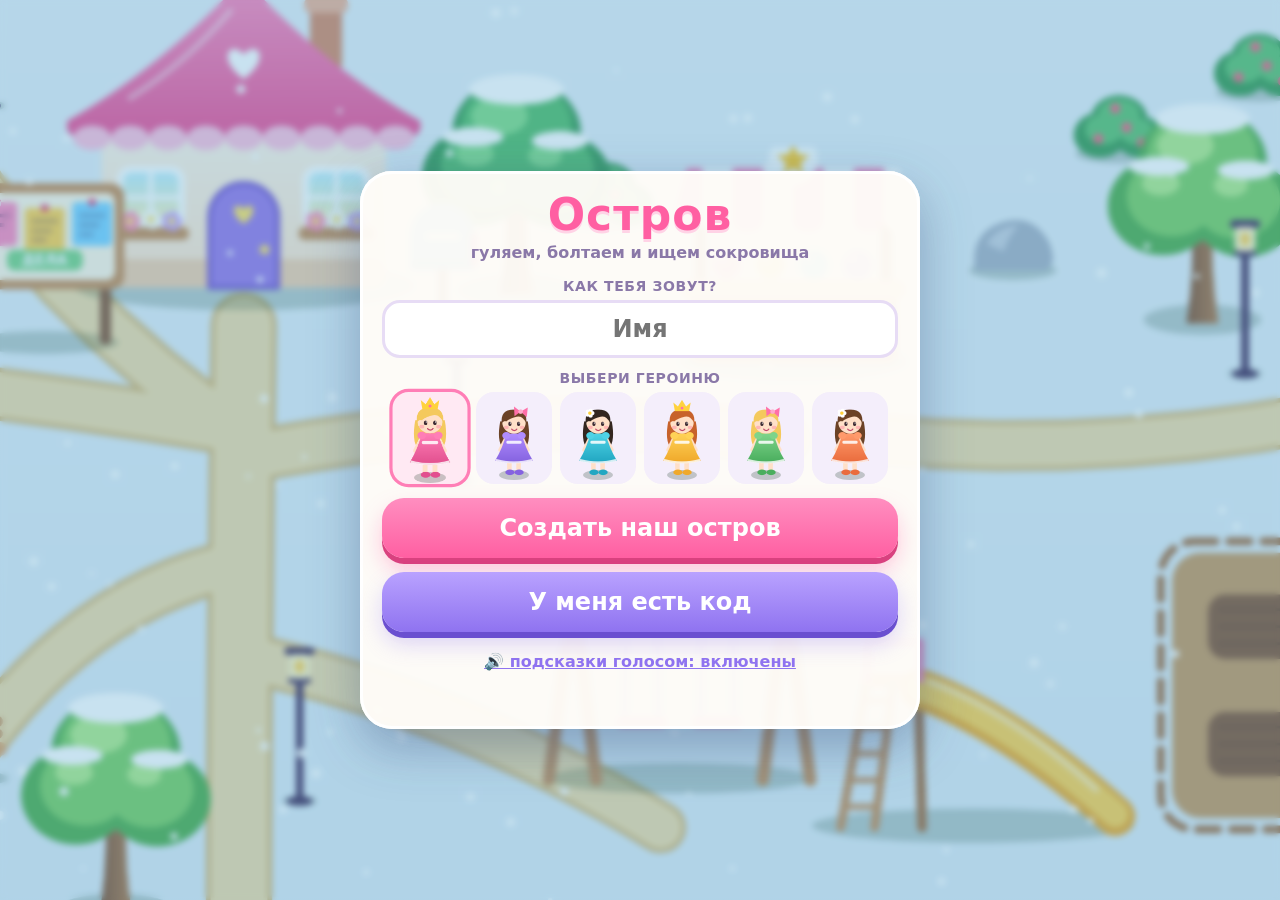
==== commit 7729f092: "Add files via upload" ====
--- a/index.html
+++ b/index.html
@@ -198,6 +198,20 @@
   #seedgrid button.on { background: #ffe9f3; box-shadow: inset 0 0 0 3px #ff7eb6; }
   #pcare { display: flex; gap: 8px; margin-top: 10px; }
   #pcare button { flex: 1; margin-top: 0; font-size: 19px; padding: 14px 6px; }
+  #matchip { font-size: 19px; gap: 6px; padding: 0 14px; }
+  .npcface { font-size: 86px; line-height: 1; }
+  .hearts { font-size: 22px; letter-spacing: 2px; margin: 4px 0; }
+  #npctext { font-size: 20px; font-weight: 700; margin: 8px 4px 4px; line-height: 1.35; }
+  #projrows { display: flex; flex-direction: column; gap: 8px; margin-top: 10px; text-align: left; }
+  .prow { display: flex; align-items: center; gap: 10px; font-size: 18px; font-weight: 800; }
+  .prow i { font-style: normal; font-size: 28px; width: 34px; text-align: center; }
+  .prow .bar { flex: 1; height: 18px; border-radius: 9px; background: #f0e8fa; overflow: hidden; }
+  .prow .bar b { display: block; height: 100%; border-radius: 9px; background: linear-gradient(90deg, #7ed48a, #4aae5e); }
+  .prow small { width: 76px; text-align: right; color: #8a78a8; font-size: 16px; }
+  #cookgrid { display: grid; grid-template-columns: repeat(3, 1fr); gap: 8px; margin-top: 10px; }
+  #cookgrid button { padding: 8px 4px; border-radius: 16px; background: #f4eefb; font-weight: 900; font-size: 15px; }
+  #cookgrid button span { display: block; font-size: 42px; line-height: 1.15; }
+  #cookgrid button.on { background: #ffe9f3; box-shadow: inset 0 0 0 3px #ff7eb6; }
   .modalbg { position: fixed; inset: 0; background: rgba(40, 40, 80, .45); display: flex; align-items: center; justify-content: center; padding: 14px; overflow: auto; touch-action: pan-y; }
   #albumgrid { display: grid; grid-template-columns: repeat(4, 1fr); gap: 10px; margin-top: 12px; }
   #albumgrid div { aspect-ratio: 1; border-radius: 18px; background: #f4eefb; display: flex; flex-direction: column; align-items: center; justify-content: center; font-size: 38px; line-height: 1.1; }
@@ -254,6 +268,7 @@
 <div id="hud" class="hidden">
   <div id="tl">
     <button id="stars" class="chip">⭐ <span id="starn">0</span></button>
+    <div id="matchip" class="chip">🪵 0  🪨 0  🐚 0</div>
     <div id="radar" class="chip hidden"><span>🧭</span><span id="radartx"></span></div>
   </div>
   <button id="mic" class="round" aria-label="Микрофон">🎤</button>
@@ -359,6 +374,37 @@
   </div>
 </div>
 
+<div id="npcm" class="modalbg hidden">
+  <div class="card">
+    <div id="npcface" class="npcface"></div>
+    <div id="npcname" class="lbl"></div>
+    <div id="npchearts" class="hearts"></div>
+    <div id="npctext"></div>
+    <button id="npcbtn" class="big hidden"></button>
+    <button id="closenpc" class="link">пока!</button>
+  </div>
+</div>
+
+<div id="projm" class="modalbg hidden">
+  <div class="card">
+    <div id="projface" class="npcface" style="font-size:64px"></div>
+    <div id="projname" class="lbl"></div>
+    <div id="projstat" class="sub" style="margin:4px 0 0"></div>
+    <div id="projrows"></div>
+    <button id="projbtn" class="big"></button>
+    <button id="closeproj" class="link">закрыть</button>
+  </div>
+</div>
+
+<div id="cookm" class="modalbg hidden">
+  <div class="card">
+    <div class="lbl" style="margin-top:0">Что приготовим? · еды: <span id="cookfood"></span> 🥕</div>
+    <div id="cookgrid"></div>
+    <button id="cookbtn" class="big" disabled>Выбери блюдо</button>
+    <button id="closecook" class="link">закрыть</button>
+  </div>
+</div>
+
 <div id="shop" class="modalbg hidden">
   <div class="card">
     <div class="lbl" style="margin-top:0">Лавка · у нас <span id="shopbal"></span> ⭐</div>
@@ -402,6 +448,25 @@
 var CLEAR = { x: 1150, y: 2100, r: 190 };
 var TRAMP = { x: 2850, y: 2790 }, SLIDE = { x: 3370, y: 2620 };
 var PETH = { x: 2020, y: 2030 };
+/* жители острова: где живут, о чём просят (k — вид просьбы) */
+var NPCS = [
+  { n: 'Ёжик Тимоша', e: '🦔', x: 1760, y: 2620, ks: ['bug', 'wood', 'shell'] },
+  { n: 'Белочка Рыжик', e: '🐿️', x: 1250, y: 2180, ks: ['food', 'wood', 'harvest'] },
+  { n: 'Сова Софья', e: '🦉', x: 2330, y: 2900, ks: ['fish', 'bug', 'swing'] },
+  { n: 'Мишка Потап', e: '🐻', x: 3360, y: 3020, ks: ['food', 'dance', 'tramp'] },
+  { n: 'Зайка Пуша', e: '🐰', x: 4250, y: 2620, ks: ['harvest', 'food', 'tramp'] },
+  { n: 'Осьминожка Тиша', e: '🐙', x: 2950, y: 560, ks: ['shell', 'fish', 'dance'] }
+];
+var QNEED = { fish: 2, bug: 1, food: 1, wood: 3, shell: 3 };
+/* стройки: s — звёзды, w — брёвна, r — камни, h — ракушки; m — минут строить */
+var BRIDGE = { x: 4000 }, CAFE = { x: 1560, y: 1660 }, STAGE = { x: 3100, y: 1660 };
+var PROJ = [
+  { n: 'Мост через горы', e: '🌉', need: { s: 60, w: 40, r: 20, h: 0 }, m: 30 },
+  { n: 'Кафе', e: '🍰', need: { s: 100, w: 30, r: 15, h: 20 }, m: 60 },
+  { n: 'Сцена', e: '🎤', need: { s: 120, w: 25, r: 10, h: 30 }, m: 90 }
+];
+var DISHES = [['Морковный сок', '🥤'], ['Клубничный торт', '🍰'], ['Пицца', '🍕'], ['Попкорн', '🍿'], ['Тыквенный суп', '🍲'], ['Мороженое', '🍦']];
+var bridgeOpen = false;
 /* огород: 6 грядок; культуры: n — название, e — значок, p — цена семян, g — минут до урожая */
 var GARDEN = { x: 3830, y: 2470 };
 var BEDS = [[-150, -62], [0, -62], [150, -62], [-150, 62], [0, 62], [150, 62]].map(function (q) { return { x: GARDEN.x + q[0], y: GARDEN.y + q[1] }; });
@@ -475,6 +540,10 @@
   if (Math.abs(x - PETH.x) < 250 && y > PETH.y - 320 && y < PETH.y + 330) return true;
   if (Math.abs(x - GARDEN.x) < 360 && y > GARDEN.y - 240 && y < GARDEN.y + 440) return true;
   if (Math.abs(x - 3700) < 220 && y < 820) return true;
+  if (Math.abs(x - CAFE.x) < 440 && y > CAFE.y - 340 && y < CAFE.y + 230) return true;
+  if (Math.abs(x - STAGE.x) < 320 && y > STAGE.y - 340 && y < STAGE.y + 240) return true;
+  if (Math.abs(x - BRIDGE.x) < 220 && Math.abs(y - bandC(BRIDGE.x)) < BAND + 330) return true;
+  for (var ni = 0; ni < NPCS.length; ni++) if (d2(x, y, NPCS[ni].x, NPCS[ni].y) < 230 * 230) return true;
   if (d2(x, y, POND.x - POND.rx - 40, POND.y + 10) < 240 * 240) return true;
   if (d2(x, y, BENCH.x, BENCH.y) < 120 * 120 || d2(x, y, CLEAR.x, CLEAR.y) < CLEAR.r * CLEAR.r) return true;
   if (d2(x, y, MOUTH.x, MOUTH.y + 90) < 280 * 280 || d2(x, y, HOLE.x, HOLE.y) < 210 * 210 || d2(x, y, WRECK.x, WRECK.y) < 280 * 280) return true;
@@ -578,15 +647,19 @@
 }
 function toShore(p) { var ax = (p.x - CX) / RX, ay = (p.y - CY) / RY, a = Math.atan2(ay, ax), r = islR(a) * (WALK - 0.004); p.x = CX + Math.cos(a) * r * RX; p.y = CY + Math.sin(a) * r * RY; }
 /* подвинуть точку туда, где можно стоять (остров) */
+var COLP = [];
 function fix0(p) {
-  pushOut(COL0, p);
+  pushOut(COL0, p); pushOut(COLP, p);
   if (inPier(p.x, p.y)) return p;
   var out = isl(p.x, p.y) >= WALK;
   if (out && p.y > PIER.y0 && Math.abs(p.x - 2600) < 120) {
     p.x = Math.max(PIER.x0 + 4, Math.min(PIER.x1 - 4, p.x)); p.y = Math.max(PIER.y0 + 4, Math.min(PIER.y1 - 4, p.y)); return p;
   }
   if (out) toShore(p);
-  if (inBand(p.x, p.y)) { var c = bandC(p.x); p.y = p.y < c ? c - BAND - 1 : c + BAND + 1; if (isl(p.x, p.y) >= WALK) toShore(p); }
+  if (inBand(p.x, p.y)) {
+    if (bridgeOpen && Math.abs(p.x - BRIDGE.x) < 95) p.x = Math.max(BRIDGE.x - 46, Math.min(BRIDGE.x + 46, p.x)); // по мосту через горы
+    else { var c = bandC(p.x); p.y = p.y < c ? c - BAND - 1 : c + BAND + 1; if (isl(p.x, p.y) >= WALK) toShore(p); }
+  }
   return p;
 }
 /* то же для пещеры: залы-круги и коридоры между ними */
@@ -668,6 +741,12 @@
   out.push({ x: POND.x - POND.rx - 46, y: POND.y + 10, bx: POND.x - 70, by: POND.y + 6, w: 'pond', face: 1 });
   return out;
 })();
+/* ракушки, которые можно подобрать (часть ракушек на пляже) и места стройки */
+var SHELLS = [];
+DECOR.forEach(function (d, i) { if (d[2] === 7 && i % 2 === 0) SHELLS.push(i); });
+PROJ[0].x = BRIDGE.x; PROJ[0].y = Math.round(bandC(BRIDGE.x) + BAND + 120);
+PROJ[1].x = CAFE.x; PROJ[1].y = CAFE.y; PROJ[2].x = STAGE.x; PROJ[2].y = STAGE.y;
+var CAFE_T = [{ x: CAFE.x - 310, y: CAFE.y + 10 }, { x: CAFE.x + 310, y: CAFE.y + 10 }];
 /* ===== конец описания мира ===== */
 
 var EMOTES = ['❤️', '👋', '😂', '👍', '🌟'];
@@ -924,6 +1003,52 @@
     g.fillStyle = '#8a5a3a'; rr(g, -56, -60, 12, 70, 4); g.fill(); rr(g, 44, -60, 12, 70, 4); g.fill();
     g.fillStyle = '#c98f5a'; rr(g, -60, -70, 120, 90, 10); g.fill(); g.strokeStyle = '#a66f42'; g.lineWidth = 3;
     for (var k = 0; k < 4; k++) { g.beginPath(); g.moveTo(-58, -48 + k * 22); g.lineTo(58, -48 + k * 22); g.stroke(); }
+  });
+  sprite('site', 260, 220, 130, 200, function (g) { // стройплощадка: забор, табличка, брёвна
+    shadow(g, 110, 16);
+    g.fillStyle = '#c98f5a'; for (var k = -4; k <= 4; k++) { rr(g, k * 26 - 5, -60, 10, 60, 4); g.fill(); }
+    rr(g, -110, -48, 220, 8, 4); g.fill(); rr(g, -110, -22, 220, 8, 4); g.fill();
+    g.fillStyle = '#a66f42'; [[-70, -8], [-46, -8], [-58, -26]].forEach(function (q) { ell(g, q[0], q[1], 14, 13); g.fill(); g.fillStyle = '#e0a56c'; ell(g, q[0] + 9, q[1], 6, 10); g.fill(); g.fillStyle = '#a66f42'; });
+    g.fillStyle = '#8a7fa0'; ell(g, 66, -12, 20, 14); g.fill(); ell(g, 84, -18, 14, 11); g.fill();
+    g.fillStyle = '#8a5a3a'; rr(g, -6, -170, 12, 110, 4); g.fill();
+    g.fillStyle = '#ffd257'; rr(g, -60, -196, 120, 70, 12); g.fill(); g.fillStyle = '#fff6e4'; rr(g, -52, -188, 104, 54, 8); g.fill();
+    g.fillStyle = '#e2447a'; g.font = '900 17px system-ui'; g.textAlign = 'center'; g.fillText('СТРОЙКА', 0, -154);
+  });
+  sprite('scaff', 360, 330, 180, 310, function (g) { // идёт стройка
+    shadow(g, 160, 20);
+    g.fillStyle = '#e8d4b4'; rr(g, -140, -190, 280, 190, 10); g.fill();
+    g.strokeStyle = '#c98f5a'; g.lineWidth = 9; g.lineCap = 'round';
+    [-150, -50, 50, 150].forEach(function (x) { g.beginPath(); g.moveTo(x, 0); g.lineTo(x, -260); g.stroke(); });
+    [-60, -130, -200].forEach(function (y) { g.beginPath(); g.moveTo(-160, y); g.lineTo(160, y); g.stroke(); });
+    g.lineWidth = 5; g.beginPath(); g.moveTo(-150, -60); g.lineTo(-50, -130); g.moveTo(50, -60); g.lineTo(150, -130); g.moveTo(-50, -130); g.lineTo(50, -200); g.stroke();
+    g.fillStyle = '#ffd257'; g.beginPath(); g.moveTo(-40, -300); g.lineTo(40, -300); g.lineTo(0, -262); g.closePath(); g.fill();
+  });
+  sprite('cafe', 520, 330, 260, 300, function (g) { // кафе
+    shadow(g, 230, 26);
+    var wg = g.createLinearGradient(0, -200, 0, 0); wg.addColorStop(0, '#fff6ea'); wg.addColorStop(1, '#ffe5cc');
+    g.fillStyle = wg; rr(g, -210, -200, 420, 200, 22); g.fill();
+    g.fillStyle = '#c98f5a'; rr(g, -190, -70, 380, 70, 14); g.fill(); g.fillStyle = '#e0a56c'; rr(g, -200, -82, 400, 22, 10); g.fill();
+    ['#ff8ec0', '#ffd257', '#7ed48a', '#4fd3e6'].forEach(function (c, i) { g.fillStyle = c; ell(g, -120 + i * 80, -100, 18, 18); g.fill(); g.fillStyle = '#fff'; ell(g, -126 + i * 80, -106, 6, 5); g.fill(); });
+    g.fillStyle = '#9d7be8'; rr(g, -60, -190, 120, 70, 12); g.fill(); g.fillStyle = '#fff'; g.font = '900 30px system-ui'; g.textAlign = 'center'; g.fillText('КАФЕ', 0, -144);
+    g.save(); g.beginPath(); g.moveTo(-240, -200); g.lineTo(-220, -270); g.lineTo(220, -270); g.lineTo(240, -200); g.closePath(); g.clip();
+    for (var k = 0; k < 16; k++) { g.fillStyle = k % 2 ? '#fff' : '#ff8ec0'; g.fillRect(-240 + k * 30, -275, 30, 80); } g.restore();
+    for (k = 0; k < 16; k++) { g.fillStyle = k % 2 ? '#fff' : '#ff8ec0'; ell(g, -225 + k * 30, -200, 15, 11); g.fill(); }
+  });
+  sprite('ctable', 160, 200, 80, 180, function (g) { // столик с зонтиком
+    shadow(g, 60, 12);
+    g.fillStyle = '#8a7fa0'; rr(g, -4, -150, 8, 150, 3); g.fill(); rr(g, -24, -4, 48, 6, 3); g.fill();
+    g.fillStyle = '#fff'; ell(g, 0, -56, 50, 16); g.fill(); g.fillStyle = '#f0e8fa'; ell(g, 0, -52, 50, 14); g.fill();
+    g.fillStyle = '#ffd257'; g.beginPath(); g.moveTo(-74, -136); g.quadraticCurveTo(0, -196, 74, -136); g.closePath(); g.fill();
+    g.fillStyle = '#ff8ec0'; g.beginPath(); g.moveTo(-74, -136); g.quadraticCurveTo(-30, -186, -24, -150); g.closePath(); g.fill(); g.beginPath(); g.moveTo(74, -136); g.quadraticCurveTo(30, -186, 24, -150); g.closePath(); g.fill();
+  });
+  sprite('stage', 500, 360, 250, 300, function (g) { // сцена
+    shadow(g, 230, 22);
+    g.fillStyle = '#7d5bd0'; rr(g, -220, -300, 440, 230, 16); g.fill();
+    g.fillStyle = '#e2447a'; g.beginPath(); g.moveTo(-220, -300); g.quadraticCurveTo(-150, -200, -200, -70); g.lineTo(-220, -70); g.closePath(); g.fill();
+    g.beginPath(); g.moveTo(220, -300); g.quadraticCurveTo(150, -200, 200, -70); g.lineTo(220, -70); g.closePath(); g.fill();
+    g.fillStyle = '#ffd257'; for (var k = 0; k < 9; k++) { starPath(g, -160 + k * 40, -280, 9, 4, 0); g.fill(); }
+    g.fillStyle = '#c98f5a'; rr(g, -240, -80, 480, 60, 10); g.fill(); g.fillStyle = '#a66f42'; rr(g, -240, -26, 480, 26, 8); g.fill();
+    g.strokeStyle = '#e0a56c'; g.lineWidth = 3; for (k = 0; k < 6; k++) { g.beginPath(); g.moveTo(-230 + k * 92, -76); g.lineTo(-230 + k * 92, -24); g.stroke(); }
   });
   sprite('bush', 120, 90, 60, 80, function (g) {
     shadow(g, 46, 10);
@@ -1356,6 +1481,7 @@
       if (e < 0.8) { x = q.x - 128 + e / 0.8 * 34; o.z = e / 0.8 * 152; o.mv = true; o.ph = e * 14; }
       else { var v = Math.min(1, (e - 0.8) / 1.1); x = q.x - 70 + v * 220; o.z = 150 - 144 * (1.7 * v - 0.7 * v * v); o.sit = 1; o.arms = 1; }
     }
+    else if (q.k === 'sing') { o.arms = 2; o.face = q.s ? -1 : 1; o.z = Math.abs(Math.sin(e * 4)) * 6; }
     else if (q.k === 'fish') { o.face = FISHSPOTS[q.s] ? FISHSPOTS[q.s].face : 1; o.arms = 2; }
     else if (q.k === 'skate') { var sa = e * 1.3 + q.s * 1.6; x = q.x + Math.sin(sa) * 60; y = q.y + Math.cos(sa) * 22; o.face = Math.cos(sa) > 0 ? 1 : -1; o.arms = 1; o.rot = Math.sin(sa) * 0.12; }
     else if (q.k === 'swim') { y = q.y + 52 + Math.sin(T * 2 + p.seed) * 3; o.clip = 1; }
@@ -1373,7 +1499,8 @@
     ctx.fillStyle = '#e2302f'; ell(ctx, FS.bx, FS.by + bob - 4, 7, 8); ctx.fill(); ctx.fillStyle = '#fff'; ell(ctx, FS.bx, FS.by + bob + 2, 7, 4); ctx.fill();
   }
   if (q && q.k === 'sleep') { ctx.fillStyle = '#8f73f0'; ctx.font = '800 26px ui-rounded, system-ui, sans-serif'; ctx.textAlign = 'center'; for (var k = 0; k < 3; k++) { var zz = (e * 0.5 + k / 3) % 1; ctx.globalAlpha = 1 - zz; ctx.fillText('z', x - 130 - zz * 26, y - 40 - zz * 70); } ctx.globalAlpha = 1; }
-  if (q && (q.k === 'dance' || q.k === 'piano') && Math.random() < 0.08) parts.push({ x: x + (Math.random() - 0.5) * 60, y: y - 130, vx: (Math.random() - 0.5) * 80, vy: -260, t: 0, life: 0.8, c: ['#ff8ec0', '#b08cff', '#4fd3e6'][Math.floor(Math.random() * 3)], m: p.m });
+  if (q && q.k === 'sing') { ctx.fillStyle = '#4a3560'; ell(ctx, x + (q.s ? -16 : 16), y - 92 - (o.z || 0), 6, 6); ctx.fill(); ctx.strokeStyle = '#4a3560'; ctx.lineWidth = 3; ctx.beginPath(); ctx.moveTo(x + (q.s ? -16 : 16), y - 86 - (o.z || 0)); ctx.lineTo(x + (q.s ? -10 : 10), y - 66 - (o.z || 0)); ctx.stroke(); }
+  if (q && (q.k === 'dance' || q.k === 'piano' || q.k === 'sing') && Math.random() < 0.08) parts.push({ x: x + (Math.random() - 0.5) * 60, y: y - 130, vx: (Math.random() - 0.5) * 80, vy: -260, t: 0, life: 0.8, c: ['#ff8ec0', '#b08cff', '#4fd3e6'][Math.floor(Math.random() * 3)], m: p.m });
 }
 function drawSwingSeats() {
   [-40, 40].forEach(function (sx, n) {
@@ -1387,7 +1514,9 @@
 /* --- что стоит на острове и в пещере (для порядка «дальше — ближе») --- */
 var OBJ0 = [], OBJ1 = [], CRYST = [], caveGround = null, mini = null;
 function buildObjects() {
-  TREES.forEach(function (t) { OBJ0.push({ x: t[0], y: t[1], k: 'tree' + t[2], h: 300 }); });
+  TREES.forEach(function (t, i) { OBJ0.push({ x: t[0], y: t[1], k: 'tree' + t[2], h: 300, ti: i }); });
+  PROJ.forEach(function (P, i) { OBJ0.push({ x: P.x, y: P.y, proj: i, h: 360 }); });
+  CAFE_T.forEach(function (c, i) { OBJ0.push({ x: c.x, y: c.y, ct: i, h: 200 }); });
   BUSHES.forEach(function (b) { OBJ0.push({ x: b[0], y: b[1], k: 'bush', h: 90 }); });
   LAMPS.forEach(function (l) { OBJ0.push({ x: l[0], y: l[1], k: 'lamp', h: 180 }); });
   ROCKS.forEach(function (r) { OBJ0.push({ x: r[0], y: r[1], k: 'rock', h: 90 }); });
@@ -1594,6 +1723,7 @@
     stars = m.stars.map(function (s) { return { id: s.id, x: s.x, y: s.y, m: s.m | 0, k: s.k | 0, born: T }; });
     total = m.total; $('starn').textContent = total;
     ward = m.ward || []; pets = m.pets || {};
+    mat = m.mat || { w: 0, r: 0, h: 0 }; got = m.got || { t: [], r: [], s: [] }; npcs = m.npc || {}; proj = m.proj || {}; cafe = m.cafe || [-1, -1]; matChip(); hideShells();
     garden = m.garden || [null, null, null, null, null, null]; food = m.food || 0; fishA = m.fish || []; bugsA = m.bugs || []; cropsA = m.crops || []; petDay = m.petDay || {}; SOFF = m.now ? m.now - Date.now() : 0;
     day = m.day || null; mailReady = !!m.mail; lim = m.lim || null; updatePlanBadge();
     album = m.album || []; chestOpen = {}; (m.chests || []).forEach(function (id) { chestOpen[id] = true; });
@@ -1645,6 +1775,11 @@
   else if (m.t === 'lk' || m.t === 'wb' || m.t === 'eg' || m.t === 'fd') shopMsg(m);
   else if (m.t === 'dy' || m.t === 'dt' || m.t === 'dd' || m.t === 'ml') dayMsg(m);
   else if (m.t === 'gd' || m.t === 'hv') gardenMsg(m);
+  else if (m.t === 'mg' || m.t === 'mx') { gatherMsg(m); hideShells(); }
+  else if (m.t === 'nq' || m.t === 'nu' || m.t === 'nd') npcMsg(m);
+  else if (m.t === 'pg') projMsg(m);
+  else if (m.t === 'pz') say('Пока нечего вложить. Соберите звёзды, брёвна, камни и ракушки!', true);
+  else if (m.t === 'cf') cafeMsg(m);
   else if (m.t === 'fc' || m.t === 'bc') catchMsg(m);
   else if (m.t === 'pn') toast(PETS[m.k].n + (m.a === 'f' ? ' уже сытый.' : m.a === 'p' ? ' уже наглажен сегодня.' : ' уже наигрался сегодня.') + ' Приходи завтра!');
   else if (m.t === 'by') { total = m.total; bumpStars(); inv[m.i] = m.n; drawTray(); drawShop(); toast(nameOf(m.by) + ' купила: ' + CAT[m.i].n + '. Поставь в домике 🏠'); beep([784, 1047], 0.09, 0.12); }
@@ -1864,7 +1999,7 @@
   disconnect(); demo = false; clearInterval(botTimer);
   screenMode = 'lobby'; me = null; players.clear(); stars = []; treasure = null; ev = null; trans = null;
   setDecor(false); game = null; curSpot = null; curKey = ''; $('ride').classList.remove('on');
-  ['hud', 'modal', 'album', 'dig', 'radar', 'shop', 'shopbtn', 'decor', 'act', 'gbar', 'gamesm', 'wardm', 'petsm', 'boardm', 'mailm', 'seedm', 'catch'].forEach(function (id) { $(id).classList.add('hidden'); });
+  ['hud', 'modal', 'album', 'dig', 'radar', 'shop', 'shopbtn', 'decor', 'act', 'gbar', 'gamesm', 'wardm', 'petsm', 'boardm', 'mailm', 'seedm', 'catch', 'npcm', 'projm', 'cookm'].forEach(function (id) { $(id).classList.add('hidden'); });
   $('lobby').classList.remove('hidden');
   busy(false); lobbyView(); showErr(msg || '');
   try { if (document.fullscreenElement) document.exitFullscreen(); } catch (e) { /* не страшно */ }
@@ -1981,16 +2116,17 @@
   return Math.max(0, Math.min(1, (310 - Math.sqrt(d2(me.x, me.y, p.x, p.y))) / 70));
 }
 function findSpot() {
+  if (me.pose && !trans) return eatSpot();
   if (me.pose || trans || frozen() || radarLvl === 4 || nearShop) return null;
   var i, s;
   if (me.m === 0) {
-    var ex = fishSpot() || bedSpot(); if (ex) return ex;
+    var ex = fishSpot() || bedSpot() || cafeSpot() || stageSpot(); if (ex) return ex;
     for (i = 0; i < SPOTS0.length; i++) {
       s = SPOTS0[i];
       if (s.pond) { var dx = (me.x - POND.x) / (POND.rx + 95), dy = (me.y - POND.y) / (POND.ry + 85); if (dx * dx + dy * dy < 1) return s; }
       else if (d2(me.x, me.y, s.x, s.y) < s.r * s.r) return s;
     }
-    return critterSpot();
+    return npcSpot() || projSpot() || gatherSpot() || critterSpot();
   } else if (me.m === 2 && !decor) {
     if (d2(me.x, me.y, WARDROBE.x, WARDROBE.y + 60) < 130 * 130) return { key: 'ward', ui: 'ward', n: 'Наряды', e: '👗' };
     var best = null, bd = 135 * 135;
@@ -2012,6 +2148,7 @@
   else if (k === 'slide') beep([400, 500, 600, 700, 800, 900], 0.1, 0.06);
   else if (k === 'swim') beep([300, 240], 0.1, 0.08);
   else if (k === 'tramp') beep([330, 520], 0.08, 0.08);
+  else if (k === 'sing') playSong();
 }
 function setPose(k, s, x, y, sy) {
   rideOff(); me.pose = { k: k, s: s, x: x, y: y, sy: sy, t0: T }; me.tx = me.x; me.ty = me.y; me.mv = false;
@@ -2020,6 +2157,13 @@
 function clearPose() { if (me && me.pose) { me.pose = null; send({ t: 'ps', k: null }); } }
 $('act').onclick = function () {
   unlockAudio(); var sp = curSpot; if (!sp || !me) return;
+  if (sp.ui === 'npc') { openNpc(sp.id); return; }
+  if (sp.ui === 'proj') { openProj(sp.id, true); return; }
+  if (sp.ui === 'gather') { gatherAct(sp); return; }
+  if (sp.ui === 'cook') { openCook(); return; }
+  if (sp.ui === 'eat') { send({ t: 'et', t2: sp.t }); return; }
+  if (sp.ui === 'seat') { var tb = CAFE_T[sp.t], sx = me.x < tb.x ? -78 : 78; setPose('sit', sp.t * 2 + (sx > 0 ? 1 : 0), tb.x + sx, tb.y - 8, tb.y + 4); return; }
+  if (sp.ui === 'sing') { var fr = 0; players.forEach(function (pl) { if (pl !== me && pl.pose && pl.pose.k === 'sing' && pl.pose.s === 0) fr = 1; }); setPose('sing', fr, STAGE.x + (fr ? 70 : -70), STAGE.y - 74, STAGE.y + 4); say('Твой выход! Пой свою любимую песню, а подружка пусть хлопает!', true); return; }
   if (sp.ui === 'bed') { bedAct(sp); return; }
   if (sp.ui === 'fish') { me.tx = me.x; me.ty = me.y; startFishing(sp.s); return; }
   if (sp.ui === 'bug') { netCatch(sp.c); return; }
@@ -2445,12 +2589,183 @@
 function stageOf(h) { var s = 0; PET_STAGE.forEach(function (v, i) { if (h >= v) s = i; }); return s; }
 
 /* =====================================================================
+   ЖИТЕЛИ, МАТЕРИАЛЫ, СТРОЙКИ, КАФЕ И СЦЕНА
+   ===================================================================== */
+var mat = { w: 0, r: 0, h: 0 }, got = { t: [], r: [], s: [] }, npcs = {}, proj = {}, cafe = [-1, -1], shakeT = {};
+var QTEXT = {
+  fish: 'Поймай мне, пожалуйста, {n} рыбки!', bug: SEASON === 'winter' ? 'Поймай сачком снежинку и покажи мне!' : 'Поймай сачком жучка или бабочку и покажи мне!',
+  food: 'Я проголодался! Угости меня урожаем с огорода.', wood: 'Мне нужно {n} бревна для домика. Потряси деревья и принеси!',
+  shell: 'Я собираю ракушки! Принеси мне {n} ракушки с пляжа.', dance: 'Потанцуй, пожалуйста! Я так люблю смотреть на танцы.',
+  swing: 'Покачайся на качелях, а потом расскажи, как там весело!', harvest: 'Собери урожай на огороде, а то я сам не умею!', tramp: 'Попрыгай на батуте — высоко-высоко!'
+};
+var CONSUME = { food: 1, wood: 1, shell: 1 };
+function today() { return day ? day.key : ''; }
+function npcPos(i) { // все видят жителя в одном месте: путь зависит от часов
+  var N = NPCS[i], t = sNow() / 1000, a = t * 0.07 + i * 1.7, x = N.x + Math.cos(a) * 80 + Math.sin(a * 2.3) * 30, y = N.y + Math.sin(a * 1.3) * 45;
+  var dx = -Math.sin(a) * 80 + Math.cos(a * 2.3) * 69; return { x: x, y: y, face: dx > 0 ? 1 : -1 };
+}
+function npcState(i) { // new — есть просьба, wait — делаем, ready — можно отдать, done — помогли сегодня
+  var s = npcs[i] || { h: 0 }, q = s.q;
+  if (s.ok === today()) return 'done';
+  if (!q || q.d !== today()) return 'new';
+  if (CONSUME[q.k]) return (q.k === 'food' ? food : q.k === 'wood' ? mat.w : mat.h) >= q.need ? 'ready' : 'wait';
+  return q.have >= q.need ? 'ready' : 'wait';
+}
+function qWords(q) { return QTEXT[q.k].replace('{n}', q.need); }
+function hearts(h) { var s = ''; for (var i = 0; i < 10; i++) s += i < h ? '❤️' : '🤍'; return s; }
+var npcOpen = -1;
+function openNpc(i) {
+  npcOpen = i; var N = NPCS[i], s = npcs[i] || { h: 0 }, st = npcState(i), q = s.q, txt = '', btn = '';
+  if (st === 'new') { txt = 'Привет! ' + qWords({ k: dayQuest(i), need: QNEED[dayQuest(i)] || 1 }); btn = 'Хорошо, помогу!'; }
+  else if (st === 'wait') { var have = CONSUME[q.k] ? (q.k === 'food' ? food : q.k === 'wood' ? mat.w : mat.h) : q.have; txt = 'Жду! ' + qWords(q) + (q.need > 1 ? ' Сейчас есть ' + Math.min(have, q.need) + ' из ' + q.need + '.' : ''); }
+  else if (st === 'ready') { txt = 'Ой, у тебя всё получилось! Отдашь мне?'; btn = 'Отдать 🎁'; }
+  else txt = 'Спасибо тебе огромное! Приходи завтра, у меня будет новая просьба.';
+  $('npcface').textContent = N.e; $('npcname').textContent = N.n; $('npchearts').textContent = hearts(s.h || 0); $('npctext').textContent = txt;
+  $('npcbtn').textContent = btn; $('npcbtn').classList.toggle('hidden', !btn);
+  $('npcm').classList.remove('hidden');
+  say(N.n + ': ' + txt, true);
+}
+function dayQuest(i) { var ks = NPCS[i].ks; return ks[hashStr(today() + ':' + i) % ks.length]; } // та же формула, что на сервере
+$('npcbtn').onclick = function () { unlockAudio(); var st = npcState(npcOpen); if (st === 'new') send({ t: 'nq', id: npcOpen }); else if (st === 'ready') send({ t: 'nd', id: npcOpen }); };
+$('closenpc').onclick = function () { $('npcm').classList.add('hidden'); npcOpen = -1; };
+function npcSpot() {
+  var best = -1, bd = 115 * 115;
+  NPCS.forEach(function (N, i) { var p = npcPos(i), d = d2(me.x, me.y, p.x, p.y); if (d < bd) { bd = d; best = i; } });
+  if (best < 0) return null;
+  var st = npcState(best);
+  return { key: 'npc' + best + st, ui: 'npc', id: best, n: 'Поговорить: ' + NPCS[best].n, e: st === 'ready' ? '🎁' : st === 'new' ? '❗' : '💬' };
+}
+function drawNpcs(x0, y0, vw, vh, list) {
+  NPCS.forEach(function (N, i) { var p = npcPos(i); if (p.x > x0 - 100 && p.x < x0 + vw + 100 && p.y > y0 - 120 && p.y < y0 + vh + 80) list.push({ y: p.y, npc: i, p: p }); });
+}
+function drawNpc(o) {
+  var p = o.p, N = NPCS[o.npc], st = npcState(o.npc), bob = Math.abs(Math.sin(T * 6 + o.npc)) * 5;
+  ctx.fillStyle = 'rgba(30,60,40,.22)'; ell(ctx, p.x, p.y, 30, 10); ctx.fill();
+  ctx.fillStyle = 'rgba(255,255,255,.85)'; ell(ctx, p.x, p.y - 42 - bob, 44, 44); ctx.fill(); ctx.strokeStyle = st === 'ready' ? '#7ed48a' : st === 'new' ? '#ffd257' : '#e7d9f5'; ctx.lineWidth = 5; ctx.stroke();
+  ctx.font = '800 20px ui-rounded, system-ui'; ctx.textAlign = 'center'; ctx.textBaseline = 'middle'; var nw = ctx.measureText(N.n).width + 20; ctx.fillStyle = 'rgba(255,255,255,.9)'; rr(ctx, p.x - nw / 2, p.y + 6, nw, 28, 14); ctx.fill(); ctx.fillStyle = '#5b3f78'; ctx.fillText(N.n, p.x, p.y + 21);
+  ctx.save(); ctx.translate(p.x, p.y - 42 - bob); ctx.scale(p.face, 1); ctx.font = '62px system-ui, sans-serif'; ctx.textAlign = 'center'; ctx.textBaseline = 'middle'; ctx.fillText(N.e, 0, 0); ctx.restore();
+  if (st === 'new' || st === 'ready') {
+    var by = p.y - 110 + Math.sin(T * 4 + o.npc) * 5;
+    ctx.fillStyle = st === 'ready' ? '#7ed48a' : '#ffd257'; ell(ctx, p.x, by, 20, 20); ctx.fill();
+    ctx.fillStyle = '#fff'; ctx.font = '900 26px ui-rounded, system-ui'; ctx.textAlign = 'center'; ctx.textBaseline = 'middle'; ctx.fillText(st === 'ready' ? '✓' : '!', p.x, by + 1);
+  }
+}
+/* --- материалы: потрясти дерево, собрать камешки, подобрать ракушку --- */
+function gatherSpot() {
+  var i, d;
+  for (i = 0; i < TREES.length; i++) { var t = TREES[i]; if (got.t.indexOf(i) < 0 && Math.abs(me.x - t[0]) < 80 && me.y > t[1] - 20 && me.y < t[1] + 90) return { key: 'gt' + i, ui: 'gather', o: 't', i: i, n: 'Потрясти дерево', e: '🌳' }; }
+  for (i = 0; i < ROCKS.length; i++) { var r = ROCKS[i]; if (got.r.indexOf(i) < 0 && d2(me.x, me.y, r[0], r[1] + 30) < 80 * 80) return { key: 'gr' + i, ui: 'gather', o: 'r', i: i, n: 'Собрать камешки', e: '🪨' }; }
+  for (i = 0; i < SHELLS.length; i++) { var s = DECOR[SHELLS[i]]; if (got.s.indexOf(i) < 0 && d2(me.x, me.y, s[0], s[1]) < 70 * 70) return { key: 'gs' + i, ui: 'gather', o: 's', i: i, n: 'Подобрать ракушку', e: '🐚' }; }
+  return null;
+}
+function gatherAct(sp) { send({ t: 'mt', o: sp.o, i: sp.i }); if (sp.o === 't') shakeT[sp.i] = T; beep(sp.o === 't' ? [330, 392] : [523, 659], 0.06, 0.08); }
+function matChip() { $('matchip').textContent = '🪵 ' + mat.w + '  🪨 ' + mat.r + '  🐚 ' + mat.h; }
+var MATN = { t: ['бревно', '🪵'], r: ['камешек', '🪨'], s: ['ракушка', '🐚'] };
+function gatherMsg(m) {
+  if (m.t === 'mx') { (m.o === 't' ? got.t : m.o === 'r' ? got.r : got.s).push(m.i); say(m.o === 't' ? 'Это дерево сегодня уже трясли. Попробуй другое!' : 'Тут уже всё собрали. Поищи в другом месте!', true); return; }
+  (m.o === 't' ? got.t : m.o === 'r' ? got.r : got.s).push(m.i); mat = m.mat; total = m.total; bumpStars(); matChip();
+  if (m.o === 't') { shakeT[m.i] = T; var t = TREES[m.i]; if (me.m === 0) for (var k = 0; k < 10; k++) parts.push({ x: t[0] + (Math.random() - 0.5) * 120, y: t[1] - 140 - Math.random() * 60, vx: (Math.random() - 0.5) * 60, vy: 40, t: 0, life: 0.9, c: SEASON === 'autumn' ? '#ef8a3c' : '#59bf6c', m: 0 }); }
+  if (m.by === store.id) toast('+1 ' + MATN[m.o][1] + ' ' + MATN[m.o][0] + (m.add ? ' и ещё +' + m.add + ' ⭐ упало!' : '') + '  (' + MATN[m.o][1] + ' ' + (m.o === 't' ? mat.w : m.o === 'r' ? mat.r : mat.h) + ')');
+}
+/* --- стройки --- */
+function built(i) { var p = proj[i]; return !!(p && p.done && sNow() >= p.done); }
+function building(i) { var p = proj[i]; return !!(p && p.done && sNow() < p.done); }
+function projSpot() {
+  for (var i = 0; i < PROJ.length; i++) { var P = PROJ[i]; if (!built(i) && d2(me.x, me.y, P.x, P.y + 40) < 150 * 150) return { key: 'pj' + i + (building(i) ? 'b' : ''), ui: 'proj', id: i, n: building(i) ? P.n + ' строится' : 'Стройка: ' + P.n, e: '🏗' }; }
+  return null;
+}
+var RES = [['s', '⭐', 'звёзды'], ['w', '🪵', 'брёвна'], ['r', '🪨', 'камни'], ['h', '🐚', 'ракушки']];
+var projOpen = -1;
+function openProj(i, speak) {
+  projOpen = i; var P = PROJ[i], pr = proj[i] || { p: { s: 0, w: 0, r: 0, h: 0 } }, rows = $('projrows'), words = [];
+  $('projface').textContent = P.e; $('projname').textContent = P.n; rows.innerHTML = '';
+  RES.forEach(function (R) {
+    var need = P.need[R[0]]; if (!need) return; var have = pr.p[R[0]] || 0;
+    var d = document.createElement('div'); d.className = 'prow';
+    d.innerHTML = '<i>' + R[1] + '</i><div class="bar"><b style="width:' + Math.round(have / need * 100) + '%"></b></div><small>' + have + ' / ' + need + '</small>';
+    rows.appendChild(d); if (have < need) words.push(R[2] + ': ' + have + ' из ' + need);
+  });
+  var stat = building(i) ? 'Строится! Готово через ' + minsWord((pr.done - sNow()) / 60000) + '.' : 'Вкладывайте звёзды и материалы вместе. Материалы: трясите деревья, собирайте камешки и ракушки.';
+  $('projstat').textContent = stat;
+  var pb = $('projbtn'); pb.classList.toggle('hidden', building(i)); pb.textContent = 'Вложить всё, что есть';
+  $('projm').classList.remove('hidden');
+  if (speak) say(P.n + '. ' + (building(i) ? stat : 'Ещё нужно: ' + words.join(', ') + '. Нажми «Вложить», и всё, что у нас есть, пойдёт на стройку.'), true);
+}
+$('projbtn').onclick = function () { unlockAudio(); send({ t: 'pj', id: projOpen }); };
+$('closeproj').onclick = function () { $('projm').classList.add('hidden'); projOpen = -1; };
+var projSaid = {};
+function projMsg(m) {
+  proj[m.id] = m.pr; mat = m.mat; total = m.total; bumpStars(); matChip();
+  if (projOpen === m.id) openProj(m.id, false);
+  if (m.pr.done) { toast('Ура! На стройку «' + PROJ[m.id].n + '» всё собрано! Строим ' + minsWord(PROJ[m.id].m) + '.'); beep([523, 659, 784, 1047], 0.1, 0.13); }
+  else toast((m.by === store.id ? 'Вложили в стройку «' : nameOf(m.by) + ' вложила в стройку «') + PROJ[m.id].n + '»!');
+}
+function projLogic() {
+  PROJ.forEach(function (P, i) {
+    var p = proj[i]; if (!p || !p.done) return;
+    if (built(i) && !projSaid[i]) { projSaid[i] = 1; if (sNow() - p.done < 3600000) { toast('Построено: ' + P.n + '! Скорее посмотри! ' + P.e); beep([523, 659, 784, 1047, 1319, 1568], 0.1, 0.14); } }
+  });
+  bridgeOpen = built(0);
+  COLP.length = 0;
+  PROJ.forEach(function (P, i) {
+    if (built(i)) { if (i === 1) COLP.push(ellCol(CAFE.x, CAFE.y - 40, 200, 50), ellCol(CAFE_T[0].x, CAFE_T[0].y - 6, 40, 18), ellCol(CAFE_T[1].x, CAFE_T[1].y - 6, 40, 18)); if (i === 2) COLP.push(ellCol(STAGE.x, STAGE.y - 50, 230, 55)); }
+    else COLP.push(ellCol(P.x, P.y - 20, building(i) ? 150 : 110, 30));
+  });
+}
+/* --- кафе и сцена --- */
+var cookSel = -1;
+function openCook() { cookSel = -1; drawCook(); $('cookm').classList.remove('hidden'); say('Что приготовим? Каждое блюдо — это одна еда с огорода. Готовое блюдо появится на столике.', true); }
+function drawCook() {
+  $('cookfood').textContent = food; var g = $('cookgrid'); g.innerHTML = '';
+  DISHES.forEach(function (d, i) { var b = document.createElement('button'); b.className = cookSel === i ? 'on' : ''; b.innerHTML = '<span>' + d[1] + '</span>' + d[0]; b.onclick = function () { unlockAudio(); cookSel = i; say(d[0], true); drawCook(); }; g.appendChild(b); });
+  var cb = $('cookbtn'); cb.textContent = cookSel < 0 ? 'Выбери блюдо' : food < 1 ? 'Нужна еда с огорода' : 'Приготовить: ' + DISHES[cookSel][0]; cb.disabled = cookSel < 0 || food < 1;
+}
+$('cookbtn').onclick = function () { unlockAudio(); var t = cafe[0] < 0 ? 0 : cafe[1] < 0 ? 1 : -1; if (t < 0) { say('Оба столика заняты! Сначала съешьте то, что приготовили.', true); return; } send({ t: 'ck', d: cookSel, t2: t }); $('cookm').classList.add('hidden'); };
+$('closecook').onclick = function () { $('cookm').classList.add('hidden'); };
+function cafeMsg(m) {
+  cafe = m.cafe; if (m.food !== undefined) food = m.food; if (m.total !== undefined) { total = m.total; bumpStars(); }
+  if (m.a === 'c') { toast((m.by === store.id ? 'Готово: ' : nameOf(m.by) + ' приготовила: ') + DISHES[m.d][0] + ' ' + DISHES[m.d][1] + '! Садитесь за столик.'); beep([659, 784, 988], 0.08, 0.1); }
+  else { toast((m.by === store.id ? 'Ням-ням! Очень вкусно! ' : nameOf(m.by) + ' съела: ' + DISHES[m.d][0] + '. ') + '+2 ⭐'); beep([523, 659], 0.08, 0.1); }
+}
+function cafeSpot() {
+  if (!built(1)) return null;
+  if (d2(me.x, me.y, CAFE.x, CAFE.y + 50) < 110 * 110) return { key: 'cook', ui: 'cook', n: 'Приготовить блюдо', e: '👩‍🍳' };
+  for (var t = 0; t < 2; t++) if (d2(me.x, me.y, CAFE_T[t].x, CAFE_T[t].y + 40) < 110 * 110) return { key: 'tbl' + t, ui: 'seat', t: t, n: 'Сесть за столик', e: '🪑' };
+  return null;
+}
+function stageSpot() { return built(2) && d2(me.x, me.y, STAGE.x, STAGE.y + 50) < 170 * 170 ? { key: 'stage', ui: 'sing', n: 'Выступить на сцене', e: '🎤' } : null; }
+function eatSpot() { // сидит за столиком, а на нём блюдо
+  if (!me.pose || me.pose.k !== 'sit' || me.m !== 0) return null;
+  for (var t = 0; t < 2; t++) if (cafe[t] >= 0 && Math.abs(me.pose.x - CAFE_T[t].x) < 90 && Math.abs(me.pose.y - CAFE_T[t].y) < 60) return { key: 'eat' + t, ui: 'eat', t: t, n: 'Съесть: ' + DISHES[cafe[t]][0], e: DISHES[cafe[t]][1] };
+  return null;
+}
+var SONG = [523, 523, 784, 784, 880, 880, 784, 0, 698, 698, 659, 659, 587, 587, 523, 0, 784, 784, 698, 698, 659, 659, 587, 0];
+function playSong() { if (!AC) return; var t0 = AC.currentTime; SONG.forEach(function (f, i) { if (!f) return; var o = AC.createOscillator(), g = AC.createGain(); o.type = 'triangle'; o.frequency.value = f; g.gain.setValueAtTime(0, t0 + i * 0.28); g.gain.linearRampToValueAtTime(0.08, t0 + i * 0.28 + 0.02); g.gain.exponentialRampToValueAtTime(0.001, t0 + i * 0.28 + 0.26); o.connect(g); g.connect(AC.destination); o.start(t0 + i * 0.28); o.stop(t0 + i * 0.28 + 0.3); }); }
+
+var shellHide = {};
+function hideShells() { shellHide = {}; got.s.forEach(function (i) { if (SHELLS[i] !== undefined) shellHide[SHELLS[i]] = 1; }); }
+function npcMsg(m) {
+  var N = NPCS[m.id], wasReady = npcState(m.id) === 'ready';
+  npcs[m.id] = m.s;
+  if (m.t === 'nq') { if (m.by === store.id) say('Отлично! ' + N.n + ' будет ждать. ' + qWords(m.s.q), true); else toast(nameOf(m.by) + ' обещала помочь: ' + N.n); }
+  else if (m.t === 'nu') { if (!wasReady && npcState(m.id) === 'ready') toast('Можно идти к жителю: ' + N.n + ' ' + N.e + ' — у вас всё получилось!'); }
+  else {
+    total = m.total; mat = m.mat; food = m.food; bumpStars(); matChip();
+    var gtxt = '';
+    if (m.g) { if (m.g.f !== undefined) { inv[m.g.f] = m.n; drawTray(); gtxt = ' Подарок: ' + CAT[m.g.f].n + ' — лежит в запасе домика!'; } else if (m.g.w) { if (ward.indexOf(m.g.w) < 0) ward.push(m.g.w); gtxt = ' Подарок: ' + WARD[m.g.w.charAt(0)][+m.g.w.slice(1)].n + ' — уже в шкафу!'; } }
+    var txt = N.n + ': Спасибо! Ты настоящий друг! +10 ⭐.' + gtxt + (m.s.h >= 10 ? ' Мы лучшие друзья!' : '');
+    if (m.by === store.id) say(txt, true); toast(txt, false, m.by === store.id); beep([523, 659, 784, 1047], 0.09, 0.13);
+  }
+  if (npcOpen === m.id) openNpc(m.id);
+}
+
+/* =====================================================================
    ЖИВОЙ МИР: время суток, погода, дела на день, почта, товар дня, отдых
    ===================================================================== */
-var TNAME = { fish: 'Поймайте {n} рыбки', bug: SEASON === 'winter' ? 'Поймайте сачком {n} снежинки' : 'Поймайте сачком {n} жучка или бабочки', plant: 'Посадите что-нибудь на огороде', harvest: 'Соберите урожай на огороде', pet: 'Погладьте питомца', stars: 'Соберите {n} звёздочек', gems: 'Найдите {n} самоцвета в пещере', swing: 'Покачайтесь на качелях', tramp: 'Попрыгайте на батуте', slide: 'Скатитесь с горки',
+var TNAME = { npc: 'Помогите жителю острова', wood: 'Потрясите {n} дерева', shell: 'Найдите {n} ракушки на пляже', build: 'Вложите что-нибудь в стройку', cook: 'Приготовьте блюдо в кафе', sing: 'Выступите на сцене', fish: 'Поймайте {n} рыбки', bug: SEASON === 'winter' ? 'Поймайте сачком {n} снежинки' : 'Поймайте сачком {n} жучка или бабочки', plant: 'Посадите что-нибудь на огороде', harvest: 'Соберите урожай на огороде', pet: 'Погладьте питомца', stars: 'Соберите {n} звёздочек', gems: 'Найдите {n} самоцвета в пещере', swing: 'Покачайтесь на качелях', tramp: 'Попрыгайте на батуте', slide: 'Скатитесь с горки',
   swim: SEASON === 'winter' ? 'Покатайтесь на льду' : 'Искупайтесь в пруду', dance: 'Потанцуйте', dig: 'Выкопайте клад по компасу', chest: 'Откройте сундук', bay: 'Сходите в тайную бухту',
   cave: 'Загляните в пещеру', tag: 'Сыграйте в догонялки', hide: 'Сыграйте в прятки', feed: 'Покормите питомца', buy: 'Купите что-нибудь в лавке' };
-var TICON = { fish: '🎣', bug: SEASON === 'winter' ? '❄️' : '🦋', plant: '🌱', harvest: '🥕', pet: '🤚', stars: '⭐', gems: '💎', swing: '🎠', tramp: '🤸', slide: '🎢', swim: SEASON === 'winter' ? '⛸' : '🏊', dance: '💃', dig: '⛏', chest: '🧰', bay: '🏝', cave: '🕯', tag: '🏃', hide: '🙈', feed: '🍖', buy: '🛍' };
+var TICON = { npc: '💬', wood: '🪵', shell: '🐚', build: '🏗', cook: '🍰', sing: '🎤', fish: '🎣', bug: SEASON === 'winter' ? '❄️' : '🦋', plant: '🌱', harvest: '🥕', pet: '🤚', stars: '⭐', gems: '💎', swing: '🎠', tramp: '🤸', slide: '🎢', swim: SEASON === 'winter' ? '⛸' : '🏊', dance: '💃', dig: '⛏', chest: '🧰', bay: '🏝', cave: '🕯', tag: '🏃', hide: '🙈', feed: '🍖', buy: '🛍' };
 var DAY_REWARD = 25;
 var LETTERS = [
   ['🦉', 'Сова Софья', 'Здравствуй! Ночью у пруда светятся светлячки. Загляни вечером — это очень красиво!'],
@@ -2517,6 +2832,11 @@
   greeted = true;
   var parts = [hello() + ', ' + (store.name || 'подружка') + '! ' + weatherWords(), planWords()];
   if (mailReady) parts.push('В почтовом ящике у домика тебя ждёт письмо!');
+  var nw = NPCS.filter(function (N, i) { var st = npcState(i); return st === 'new' || st === 'ready'; });
+  if (nw.length) parts.push('Жители острова ждут твоей помощи: ' + nw.slice(0, 3).map(function (N) { return N.n; }).join(', ') + '. Ищи над ними жёлтый восклицательный знак!');
+  var pj = -1; PROJ.forEach(function (P, i) { if (pj < 0 && !built(i) && !building(i)) pj = i; });
+  if (pj >= 0) parts.push('А ещё мы строим: ' + PROJ[pj].n.toLowerCase() + '. Тряси деревья, собирай камешки и ракушки — и неси на стройку!');
+  else PROJ.forEach(function (P, i) { if (building(i)) parts.push(P.n + ' строится, скоро будет готово!'); });
   if (day && day.deals && day.deals.length) parts.push('А в лавке сегодня товар дня со скидкой: ' + day.deals.map(function (i) { return CAT[i].n.toLowerCase(); }).join(', ') + '.');
   say(parts.join(' '), true);
   toast(hello() + '! Сегодня ' + tasksLeft().length + ' дела — нажми 📋', false, true);
@@ -2649,9 +2969,9 @@
 }
 function genDayLocal(seed) { // только для демо без сервера
   var R = rng(hashStr(seed)), pick = function (a) { return a[Math.floor(R() * a.length)]; };
-  var ks = [pick(['stars', 'gems', 'fish', 'bug']), pick(['swing', 'tramp', 'slide', 'swim', 'dance']), pick(['dig', 'chest', 'bay', 'cave', 'fish']), pick(['feed', 'pet', 'buy', 'plant', 'harvest'])];
+  var ks = [pick(['stars', 'gems', 'fish', 'bug', 'wood', 'shell']), pick(['swing', 'tramp', 'slide', 'swim', 'dance']), pick(['dig', 'chest', 'bay', 'cave', 'fish']), pick(['feed', 'pet', 'buy', 'plant', 'harvest', 'npc', 'build'])];
   if (ks[2] === ks[0]) ks[2] = 'dig';
-  var need = { stars: 15, gems: 3, fish: 2, bug: 2 }, deals = [];
+  var need = { stars: 15, gems: 3, fish: 2, bug: 2, wood: 3, shell: 3 }, deals = [];
   while (deals.length < 3) { var i = Math.floor(R() * CAT.length); if (deals.indexOf(i) < 0 && CAT[i].p >= 12) deals.push(i); }
   return { key: dayKeyOf(krasNow()), tasks: ks.map(function (k) { return { k: k, need: need[k] || 1, have: 0 }; }), done: false, deals: deals };
 }
@@ -2684,7 +3004,7 @@
     if (hit) { send({ t: 'take', u: hit.u }); beep([660, 440], 0.06, 0.1); return; }
   }
   if (me.m === 2 && decor && !isTap) return;
-  if (me.m === 0 && inBand(p.x, p.y)) { var c = bandC(p.x); p.y = me.y < c ? c - BAND - 2 : c + BAND + 2; } // в гору не идём — остаёмся на своей стороне
+  if (me.m === 0 && inBand(p.x, p.y) && !(bridgeOpen && Math.abs(p.x - BRIDGE.x) < 95)) { var c = bandC(p.x); p.y = me.y < c ? c - BAND - 2 : c + BAND + 2; } // в гору не идём — остаёмся на своей стороне
   fixM(me.m, p); fixM(me.m, p);
   me.tx = p.x; me.ty = p.y; me.stuck = 0;
   if (isTap) { taps.push({ x: p.x, y: p.y, t: 0, m: me.m }); sendMove(); }
@@ -2721,12 +3041,36 @@
   else if (o.t === 'hv' && bedState(o.b) === 3) demoProg('harvest');
   else if (o.t === 'fc') demoProg('fish'); else if (o.t === 'bc') demoProg('bug');
   else if (o.t === 'pc' && !pd(o.k)[o.a]) demoProg('pet');
+  else if (o.t === 'mt' && (o.o === 't' ? got.t : o.o === 'r' ? got.r : got.s).indexOf(o.i) < 0) demoProg(o.o === 't' ? 'wood' : o.o === 'r' ? 'stone' : 'shell');
+  else if (o.t === 'pj') demoProg('build'); else if (o.t === 'ck' && food > 0) demoProg('cook');
+  else if (o.t === 'nd' && npcState(o.id) === 'ready') demoProg('npc');
   else if (o.t === 'ml' && mailReady) onMsg({ t: 'ml', by: store.id, l: Math.floor(Math.random() * LETTERS.length), g: { s: 10 }, total: total + 10 });
 }
 function demoServer(o) {
   demoHook(o);
   if (o.t === 'wb') { var wi = WARD[o.k.charAt(0)][+o.k.slice(1)]; if (total < wi.p) onMsg({ t: 'no' }); else onMsg({ t: 'wb', by: store.id, k: o.k, total: total - wi.p }); return; }
   if (o.t === 'eg') { var free = []; PETS.forEach(function (q, i) { if (pets[i] === undefined) free.push(i); }); if (!free.length) onMsg({ t: 'nn' }); else if (total < EGG_PRICE) onMsg({ t: 'no' }); else onMsg({ t: 'eg', by: store.id, k: free[Math.floor(Math.random() * free.length)], total: total - EGG_PRICE }); return; }
+  if (o.t === 'mt') {
+    var arr = o.o === 't' ? got.t : o.o === 'r' ? got.r : got.s; if (arr.indexOf(o.i) >= 0) { onMsg({ t: 'mx', o: o.o, i: o.i }); return; }
+    var nm = { w: mat.w, r: mat.r, h: mat.h }, add = o.o === 't' && Math.random() < 0.25 ? 3 : 0; nm[o.o === 't' ? 'w' : o.o === 'r' ? 'r' : 'h']++;
+    onMsg({ t: 'mg', by: store.id, o: o.o, i: o.i, mat: nm, add: add, total: total + add }); return;
+  }
+  if (o.t === 'nq') { var q = { k: dayQuest(o.id), need: QNEED[dayQuest(o.id)] || 1, have: 0, d: today() }; onMsg({ t: 'nq', by: store.id, id: o.id, s: { h: (npcs[o.id] || {}).h || 0, q: q } }); return; }
+  if (o.t === 'nd') {
+    if (npcState(o.id) !== 'ready') return; var s0 = npcs[o.id], q2 = s0.q, m2 = { w: mat.w, r: mat.r, h: mat.h }, f2 = food;
+    if (q2.k === 'food') f2 -= q2.need; else if (q2.k === 'wood') m2.w -= q2.need; else if (q2.k === 'shell') m2.h -= q2.need;
+    var h2 = Math.min(10, (s0.h || 0) + 1), g = h2 === 3 || h2 === 10 ? { f: 13 } : null;
+    onMsg({ t: 'nd', by: store.id, id: o.id, s: { h: h2, q: q2, ok: today() }, total: total + 10, mat: m2, food: f2, g: g, n: g ? (inv[13] || 0) + 1 : 0 }); return;
+  }
+  if (o.t === 'pj') {
+    var P = PROJ[o.id], pr = proj[o.id] || { p: { s: 0, w: 0, r: 0, h: 0 }, done: 0 }, p2 = { s: pr.p.s, w: pr.p.w, r: pr.p.r, h: pr.p.h }, m3 = { w: mat.w, r: mat.r, h: mat.h }, t3 = total, took = 0;
+    ['s', 'w', 'r', 'h'].forEach(function (k) { var left = P.need[k] - p2[k], have = k === 's' ? t3 : m3[k], tk = Math.max(0, Math.min(left, have)); if (tk) { took += tk; p2[k] += tk; if (k === 's') t3 -= tk; else m3[k] -= tk; } });
+    if (!took) { onMsg({ t: 'pz' }); return; }
+    var full = ['s', 'w', 'r', 'h'].every(function (k) { return p2[k] >= P.need[k]; });
+    onMsg({ t: 'pg', by: store.id, id: o.id, pr: { p: p2, done: full ? Date.now() + 12000 : 0 }, mat: m3, total: t3 }); return;
+  }
+  if (o.t === 'ck') { if (food < 1 || cafe[o.t2] >= 0) return; var c1 = cafe.slice(); c1[o.t2] = o.d; onMsg({ t: 'cf', by: store.id, cafe: c1, food: food - 1, a: 'c', d: o.d }); return; }
+  if (o.t === 'et') { if (cafe[o.t2] < 0) return; var c2 = cafe.slice(), d2x = c2[o.t2]; c2[o.t2] = -1; onMsg({ t: 'cf', by: store.id, cafe: c2, total: total + 2, a: 'e', d: d2x }); return; }
   if (o.t === 'pl') { if (garden[o.b]) return; if (total < CROPS[o.s].p) { onMsg({ t: 'no' }); return; } var g1 = garden.slice(); g1[o.b] = { s: o.s, t: 0 }; onMsg({ t: 'gd', garden: g1, total: total - CROPS[o.s].p, by: store.id, a: 'p', b: o.b }); return; }
   if (o.t === 'wa') { if (!garden[o.b] || garden[o.b].t) return; var g2 = garden.slice(); g2[o.b] = { s: garden[o.b].s, t: Date.now() - CROPS[garden[o.b].s].g * 60000 + 15000 }; onMsg({ t: 'gd', garden: g2, by: store.id, a: 'w', b: o.b }); return; }
   if (o.t === 'hv') { if (bedState(o.b) !== 3) return; var s3 = garden[o.b].s, g3 = garden.slice(); g3[o.b] = null; onMsg({ t: 'hv', by: store.id, b: o.b, s: s3, garden: g3, add: CROPS[s3].p * 3, total: total + CROPS[s3].p * 3, food: food + 2 }); return; }
@@ -2760,7 +3104,7 @@
   players.set(me.id, me);
   var bot = mkPlayer({ id: 'bot', name: 'Подружка', look: (normLook(store.look).d + 1) % 6, x: 2660, y: 2210, tx: 2660, ty: 2210 });
   players.set('bot', bot);
-  stars = []; album = []; chestOpen = {}; total = 300; $('starn').textContent = 300; ev = null; furn = []; inv = { 0: 1, 1: 1 }; setFurn(); ward = []; pets = {}; garden = [null, null, null, null, null, null]; food = 2; fishA = []; bugsA = []; cropsA = []; petDay = {}; day = genDayLocal('demo' + dayKeyOf(krasNow())); mailReady = true; lim = null; updatePlanBadge();
+  stars = []; album = []; chestOpen = {}; total = 300; $('starn').textContent = 300; ev = null; furn = []; inv = { 0: 1, 1: 1 }; setFurn(); ward = []; pets = {}; mat = { w: 30, r: 15, h: 10 }; got = { t: [], r: [], s: [] }; npcs = {}; proj = {}; cafe = [-1, -1]; matChip(); hideShells(); garden = [null, null, null, null, null, null]; food = 2; fishA = []; bugsA = []; cropsA = []; petDay = {}; day = genDayLocal('demo' + dayKeyOf(krasNow())); mailReady = true; lim = null; updatePlanBadge();
   for (var i = 0; i < 26; i++) demoStar(0);
   for (i = 0; i < 9; i++) demoStar(1);
   treasure = randSpot(0, true); trShowAt = T + 1;
@@ -2779,7 +3123,7 @@
    КАДР
    ===================================================================== */
 var RADAR = ['Холодно', 'Теплее', 'Тепло', 'Горячо!', 'Копай тут!'];
-var lastTick = 0, crit = [], bats = [], gardenTick = 0;
+var lastTick = 0, crit = [], bats = [], gardenTick = 0, projTick = 0;
 (function () { var R = rng(21); for (var i = 0; i < 18; i++) crit.push({ hx: 1500 + R() * 2600, hy: 1400 + R() * 1600, a: R() * 6, c: ['#ff8ec0', '#ffd257', '#c9a4ff', '#fff'][i % 4] }); for (i = 0; i < 8; i++) { var r = ROOMS[i % ROOMS.length]; bats.push({ hx: r[0], hy: r[1], a: R() * 6, r: r[2] * 0.7 }); } })();
 
 function logic(dt) {
@@ -2833,6 +3177,7 @@
   if (ns !== nearShop) { nearShop = ns; $('shopbtn').classList.toggle('hidden', !ns || radarLvl === 4); if (!ns) $('shop').classList.add('hidden'); }
   playLogic(); petLogic(dt); restLogic(); if (!me) return;
   fishLogic(); critterLogic(dt);
+  if (T - projTick > 1) { projTick = T; projLogic(); }
   if (T - gardenTick > 2) { gardenTick = T; garden.forEach(function (g, i) { if (g && g.t && bedState(i) === 3 && !ripeSaid[i + ':' + g.t]) { ripeSaid[i + ':' + g.t] = 1; if (sNow() - (g.t + CROPS[g.s].g * 60000) < 30 * 60000) toast('Урожай созрел: ' + CROPS[g.s].n + ' ' + CROPS[g.s].e + '! Можно собирать на огороде.'); } }); }
   if (T - wxCheck > 60) { wxCheck = T; updateWeather(); }
   if (ev && T > ev.until) ev = null;
@@ -2881,12 +3226,21 @@
   stars.forEach(function (s) { if (s.m === curMap) vis.push({ y: s.y, star: s }); });
   players.forEach(function (p) { if (p.m === curMap && (!me || seen(p) > 0)) vis.push({ y: p.pose ? p.pose.sy : p.y, pl: p }); });
   pops.forEach(function (p) { if (p.m === curMap) vis.push({ y: p.y + 1, pop: p }); });
+  if (curMap === 0) drawNpcs(x0, y0, vw, vh, vis);
   players.forEach(function (p) { if (p.pet && p.m === curMap && (!me || seen(p) >= 1)) vis.push({ y: p.pet.y, pet: p }); });
   vis.sort(function (a, b) { return a.y - b.y; });
   for (i = 0; i < vis.length; i++) {
     o = vis[i];
-    if (o.k) { drawSpr(o.mail ? (mailReady ? 'mail1' : 'mail0') : o.k, o.x, o.y + (o.ay || 0), o.s); if (o.k === 'swing') drawSwingSeats(); }
+    if (o.k && bridgeOpen && o.k.charAt(0) === 'm' && o.k.indexOf('mount') === 0 && Math.abs(o.x - BRIDGE.x) < 170) continue;
+    if (o.k) { drawSpr(o.mail ? (mailReady ? 'mail1' : 'mail0') : o.k, o.x + (o.ti !== undefined && T - (shakeT[o.ti] || -9) < 0.5 ? Math.sin(T * 60) * 6 : 0), o.y + (o.ay || 0), o.s); if (o.k === 'swing') drawSwingSeats(); }
     else if (o.chest !== undefined) drawSpr('chest' + (chestOpen[o.chest] ? 1 : 0), o.x, o.y, chestOpen[o.chest] ? 1 : 1 + 0.04 * Math.sin(T * 4));
+    else if (o.npc !== undefined) drawNpc(o);
+    else if (o.proj !== undefined) {
+      if (built(o.proj)) { if (o.proj === 1) drawSpr('cafe', o.x, o.y); else if (o.proj === 2) { drawSpr('stage', o.x, o.y); players.forEach(function (pl) { if (pl.pose && pl.pose.k === 'sing' && pl.m === 0) { ctx.fillStyle = 'rgba(255,240,150,.28)'; ctx.beginPath(); ctx.moveTo(pl.pose.x - 20, o.y - 300); ctx.lineTo(pl.pose.x + 20, o.y - 300); ctx.lineTo(pl.pose.x + 70, pl.pose.y + 6); ctx.lineTo(pl.pose.x - 70, pl.pose.y + 6); ctx.closePath(); ctx.fill(); } }); } }
+      else if (building(o.proj)) { drawSpr('scaff', o.x, o.y); if (Math.random() < 0.1) parts.push({ x: o.x + (Math.random() - 0.5) * 200, y: o.y - 100 - Math.random() * 120, vx: (Math.random() - 0.5) * 120, vy: -120, t: 0, life: 0.5, c: '#ffd257', m: 0 }); }
+      else drawSpr('site', o.x, o.y);
+    }
+    else if (o.ct !== undefined) { if (built(1)) { drawSpr('ctable', o.x, o.y); if (cafe[o.ct] >= 0) { ctx.font = '46px system-ui, sans-serif'; ctx.textAlign = 'center'; ctx.textBaseline = 'middle'; ctx.fillText(DISHES[cafe[o.ct]][1], o.x, o.y - 76); } } }
     else if (o.pet) { var pq = o.pet.pet, pk = o.pet.look.pt; drawPet(ctx, pq.x, pq.y, pk, petSize(pk), pq.face, pq.ph, pq.mv, (pets[pk] || 0) >= PET_MAX); }
     else if (o.star) {
       var st = o.star, age = Math.min(1, (T - st.born) * 2.5), bobS = Math.sin(T * 3 + st.id) * 6;
@@ -2973,6 +3327,14 @@
     ctx.strokeStyle = '#a66f42'; ctx.lineWidth = 3;
     for (yy = py0 + 22; yy < PIER.y1 - 6; yy += 22) { ctx.beginPath(); ctx.moveTo(PIER.x0 + 3, yy); ctx.lineTo(PIER.x1 - 3, yy); ctx.stroke(); }
   }
+  // мост через горы
+  if (bridgeOpen) {
+    var bc = bandC(BRIDGE.x), by0 = bc - BAND - 40, by1 = bc + BAND + 40;
+    ctx.fillStyle = '#4a3f5e'; rr(ctx, BRIDGE.x - 110, by0 + 40, 220, by1 - by0 - 80, 30); ctx.fill();
+    ctx.fillStyle = '#c98f5a'; rr(ctx, BRIDGE.x - 56, by0, 112, by1 - by0, 10); ctx.fill();
+    ctx.strokeStyle = '#a66f42'; ctx.lineWidth = 4; for (var yy = by0 + 20; yy < by1; yy += 26) { ctx.beginPath(); ctx.moveTo(BRIDGE.x - 54, yy); ctx.lineTo(BRIDGE.x + 54, yy); ctx.stroke(); }
+    ctx.strokeStyle = '#8a5a3a'; ctx.lineWidth = 6; [-62, 62].forEach(function (dx) { ctx.beginPath(); ctx.moveTo(BRIDGE.x + dx, by0); ctx.quadraticCurveTo(BRIDGE.x + dx, bc + 30, BRIDGE.x + dx, by1); ctx.stroke(); ctx.fillStyle = '#8a5a3a'; rr(ctx, BRIDGE.x + dx - 7, by0 - 30, 14, 40, 4); ctx.fill(); rr(ctx, BRIDGE.x + dx - 7, by1 - 10, 14, 40, 4); ctx.fill(); });
+  }
   // огород
   if (GARDEN.x > x0 - 400 && GARDEN.x < x0 + vw + 400 && GARDEN.y > y0 - 300 && GARDEN.y < y0 + vh + 300) {
     ctx.fillStyle = '#c99a63'; rr(ctx, GARDEN.x - 250, GARDEN.y - 140, 500, 280, 30); ctx.fill();
@@ -2991,7 +3353,7 @@
   }
   var DK = FISHSPOTS[1]; if (DK.x > x0 - 200 && DK.x < x0 + vw + 200 && DK.y > y0 - 200 && DK.y < y0 + vh + 200) drawSpr('dock', DK.x, DK.y - 40);
   // цветы, грибы, ракушки
-  for (var i = 0; i < DECOR.length; i++) { var d = DECOR[i]; if ((SEASON !== 'winter' || d[2] === 7) && d[0] > x0 - 20 && d[0] < x0 + vw + 20 && d[1] > y0 - 20 && d[1] < y0 + vh + 30) drawSpr('d' + d[2], d[0], d[1]); }
+  for (var i = 0; i < DECOR.length; i++) { var d = DECOR[i]; if ((SEASON !== 'winter' || d[2] === 7) && !shellHide[i] && d[0] > x0 - 20 && d[0] < x0 + vw + 20 && d[1] > y0 - 20 && d[1] < y0 + vh + 30) drawSpr('d' + d[2], d[0], d[1]); }
   // место звездопада
   if (ev) { ctx.fillStyle = 'rgba(255,240,150,' + (0.16 + 0.1 * Math.sin(T * 5)) + ')'; ell(ctx, ev.x, ev.y, 420, 300); ctx.fill(); }
   drawSorted(OBJ0, x0, y0, vw, vh, 0);
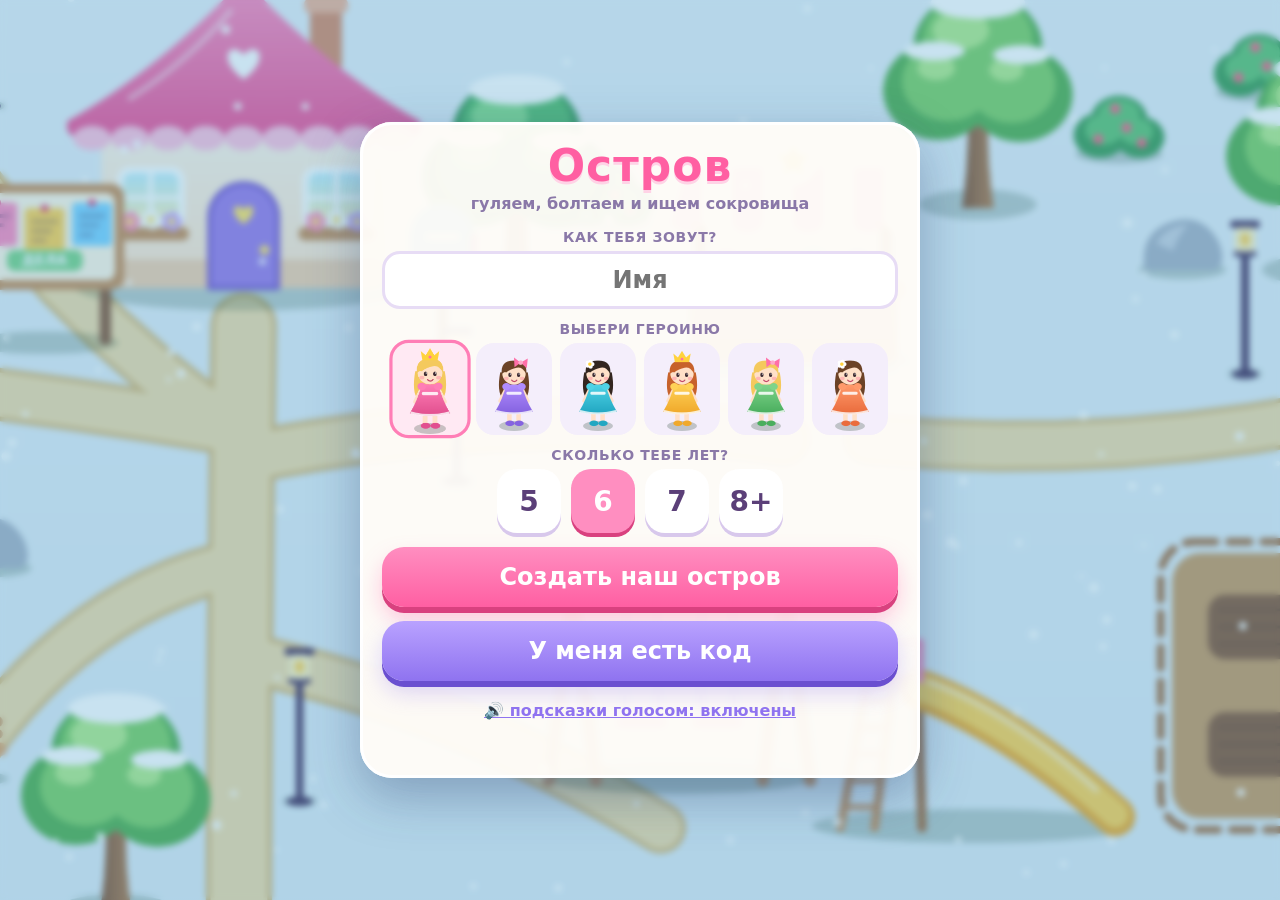
==== commit c2c035cd: "Add files via upload" ====
--- a/index.html
+++ b/index.html
@@ -212,6 +212,27 @@
   #cookgrid button { padding: 8px 4px; border-radius: 16px; background: #f4eefb; font-weight: 900; font-size: 15px; }
   #cookgrid button span { display: block; font-size: 42px; line-height: 1.15; }
   #cookgrid button.on { background: #ffe9f3; box-shadow: inset 0 0 0 3px #ff7eb6; }
+  #quizm .card { padding-top: 14px; }
+  #qwho { font-size: 64px; line-height: 1; }
+  #qtitle { font-size: 14px; font-weight: 800; color: #8a78a8; margin: 2px 0 8px; }
+  #qshow { background: #f4eefb; border-radius: 22px; padding: 12px; margin-bottom: 4px; }
+  .qrow { font-size: 34px; line-height: 1.35; letter-spacing: 2px; word-break: break-word; }
+  .qrow b { color: #5b3f78; margin: 0 6px; }
+  .qbig { font-size: 46px; font-weight: 900; color: #5b3f78; letter-spacing: 3px; }
+  .qpic { font-size: 84px; line-height: 1.1; }
+  .qopts { display: grid; grid-template-columns: repeat(3, 1fr); gap: 12px; margin-top: 12px; }
+  .qopts.groups { grid-template-columns: 1fr 1fr; }
+  .qopts button { min-height: 86px; border-radius: 22px; background: #fff; box-shadow: 0 5px 0 #d8c8ec, inset 0 0 0 3px #eadff6; font-size: 44px; font-weight: 900; color: #5b3f78; padding: 6px; }
+  .qopts.words button { font-size: 26px; }
+  .qopts.groups button { font-size: 28px; line-height: 1.3; word-break: break-word; }
+  .qopts button.ok { background: #c9f2d0; box-shadow: 0 5px 0 #7ed48a, inset 0 0 0 3px #7ed48a; }
+  .qopts button.bad { background: #ffd9e3; box-shadow: 0 5px 0 #f59ab2; opacity: .55; }
+  .qbar { display: flex; gap: 10px; margin-top: 12px; }
+  .qbar .big { margin-top: 0; }
+  #ages { display: flex; gap: 10px; justify-content: center; }
+  #ages button { width: 64px; height: 64px; border-radius: 20px; background: #fff; font-size: 28px; font-weight: 900; color: #5b3f78; box-shadow: 0 4px 0 #d8c8ec; }
+  #ages button.on { background: #ff8ec0; color: #fff; box-shadow: 0 4px 0 #d9417f; }
+  #skills { white-space: pre-line; text-align: left; font-size: 15px; margin: 10px 4px 0; color: #6d5a88; }
   .modalbg { position: fixed; inset: 0; background: rgba(40, 40, 80, .45); display: flex; align-items: center; justify-content: center; padding: 14px; overflow: auto; touch-action: pan-y; }
   #albumgrid { display: grid; grid-template-columns: repeat(4, 1fr); gap: 10px; margin-top: 12px; }
   #albumgrid div { aspect-ratio: 1; border-radius: 18px; background: #f4eefb; display: flex; flex-direction: column; align-items: center; justify-content: center; font-size: 38px; line-height: 1.1; }
@@ -240,6 +261,9 @@
 
     <div class="lbl">Выбери героиню</div>
     <div id="looks"></div>
+
+    <div class="lbl">Сколько тебе лет?</div>
+    <div id="ages"></div>
 
     <div id="saved" class="hidden">
       <button id="play" class="big">▶ Играть</button>
@@ -341,6 +365,7 @@
     <div class="lbl" style="margin-top:0" id="bdate">Дела на сегодня</div>
     <div id="blist"></div>
     <div id="breward" class="sub" style="margin:10px 0 0"></div>
+    <div id="skills"></div>
     <button id="bsay" class="big alt">🔊 Прочитать</button>
     <button id="closeboard" class="link">закрыть</button>
   </div>
@@ -402,6 +427,17 @@
     <div id="cookgrid"></div>
     <button id="cookbtn" class="big" disabled>Выбери блюдо</button>
     <button id="closecook" class="link">закрыть</button>
+  </div>
+</div>
+
+<div id="quizm" class="modalbg hidden">
+  <div class="card">
+    <div id="qwho"></div>
+    <div id="qtitle"></div>
+    <div id="qshow"></div>
+    <div id="qopts" class="qopts"></div>
+    <div class="qbar"><button id="qsay" class="big alt">🔊 Повтори</button></div>
+    <button id="qskip" class="link">пропустить</button>
   </div>
 </div>
 
@@ -459,6 +495,7 @@
 ];
 var QNEED = { fish: 2, bug: 1, food: 1, wood: 3, shell: 3 };
 /* стройки: s — звёзды, w — брёвна, r — камни, h — ракушки; m — минут строить */
+var SCHOOL = { x: 2850, y: 3200 };
 var BRIDGE = { x: 4000 }, CAFE = { x: 1560, y: 1660 }, STAGE = { x: 3100, y: 1660 };
 var PROJ = [
   { n: 'Мост через горы', e: '🌉', need: { s: 60, w: 40, r: 20, h: 0 }, m: 30 },
@@ -540,6 +577,7 @@
   if (Math.abs(x - PETH.x) < 250 && y > PETH.y - 320 && y < PETH.y + 330) return true;
   if (Math.abs(x - GARDEN.x) < 360 && y > GARDEN.y - 240 && y < GARDEN.y + 440) return true;
   if (Math.abs(x - 3700) < 220 && y < 820) return true;
+  if (Math.abs(x - SCHOOL.x) < 280 && y > SCHOOL.y - 330 && y < SCHOOL.y + 160) return true;
   if (Math.abs(x - CAFE.x) < 440 && y > CAFE.y - 340 && y < CAFE.y + 230) return true;
   if (Math.abs(x - STAGE.x) < 320 && y > STAGE.y - 340 && y < STAGE.y + 240) return true;
   if (Math.abs(x - BRIDGE.x) < 220 && Math.abs(y - bandC(BRIDGE.x)) < BAND + 330) return true;
@@ -636,6 +674,7 @@
 LAMPS.forEach(function (l) { COL0.push(ellCol(l[0], l[1] - 6, 16, 10)); });
 COL0.push(ellCol(BOARD.x, BOARD.y - 8, 70, 20), ellCol(MAILBOX.x, MAILBOX.y - 6, 26, 14));
 COL0.push(ellCol(GARDEN.x + 270, GARDEN.y - 70, 26, 14));
+COL0.push(ellCol(SCHOOL.x, SCHOOL.y - 10, 150, 26));
 
 
 
@@ -1003,6 +1042,18 @@
     g.fillStyle = '#8a5a3a'; rr(g, -56, -60, 12, 70, 4); g.fill(); rr(g, 44, -60, 12, 70, 4); g.fill();
     g.fillStyle = '#c98f5a'; rr(g, -60, -70, 120, 90, 10); g.fill(); g.strokeStyle = '#a66f42'; g.lineWidth = 3;
     for (var k = 0; k < 4; k++) { g.beginPath(); g.moveTo(-58, -48 + k * 22); g.lineTo(58, -48 + k * 22); g.stroke(); }
+  });
+  sprite('school', 360, 330, 180, 300, function (g) { // лесная школа: доска на ножках и вывеска
+    shadow(g, 160, 18);
+    g.fillStyle = '#a66f42'; rr(g, -140, -200, 16, 200, 6); g.fill(); rr(g, 124, -200, 16, 200, 6); g.fill();
+    g.fillStyle = '#c98f5a'; rr(g, -156, -250, 312, 180, 16); g.fill();
+    g.fillStyle = '#2f6b52'; rr(g, -142, -236, 284, 152, 10); g.fill();
+    g.fillStyle = 'rgba(255,255,255,.92)'; g.font = '900 34px ui-rounded, system-ui, sans-serif'; g.textAlign = 'center'; g.textBaseline = 'middle';
+    g.fillText('А Б В', -50, -200); g.fillText('1+2=3', -40, -150); g.font = '900 30px system-ui'; g.fillText('🍎', 90, -195);
+    g.strokeStyle = 'rgba(255,255,255,.7)'; g.lineWidth = 4; g.beginPath(); g.arc(90, -135, 22, 0, Math.PI * 2); g.stroke();
+    g.fillStyle = '#ff8ec0'; rr(g, -100, -298, 200, 46, 18); g.fill(); g.fillStyle = '#fff'; g.font = '900 28px ui-rounded, system-ui'; g.fillText('ШКОЛА', 0, -274);
+    g.fillStyle = '#f1e3c8'; rr(g, -150, -82, 300, 12, 6); g.fill();
+    g.fillStyle = '#fff'; rr(g, -40, -84, 26, 10, 3); g.fill(); g.fillStyle = '#ffd257'; rr(g, 10, -84, 30, 9, 3); g.fill();
   });
   sprite('site', 260, 220, 130, 200, function (g) { // стройплощадка: забор, табличка, брёвна
     shadow(g, 110, 16);
@@ -1517,6 +1568,7 @@
   TREES.forEach(function (t, i) { OBJ0.push({ x: t[0], y: t[1], k: 'tree' + t[2], h: 300, ti: i }); });
   PROJ.forEach(function (P, i) { OBJ0.push({ x: P.x, y: P.y, proj: i, h: 360 }); });
   CAFE_T.forEach(function (c, i) { OBJ0.push({ x: c.x, y: c.y, ct: i, h: 200 }); });
+  OBJ0.push({ x: SCHOOL.x, y: SCHOOL.y, k: 'school', h: 300 });
   BUSHES.forEach(function (b) { OBJ0.push({ x: b[0], y: b[1], k: 'bush', h: 90 }); });
   LAMPS.forEach(function (l) { OBJ0.push({ x: l[0], y: l[1], k: 'lamp', h: 180 }); });
   ROCKS.forEach(function (r) { OBJ0.push({ x: r[0], y: r[1], k: 'rock', h: 90 }); });
@@ -1767,7 +1819,7 @@
     treasure = m.tr; trShowAt = T + 5; radarLvl = -1; $('dig').classList.add('hidden'); $('radar').classList.add('hidden');
   }
   else if (m.t === 'co') {
-    chestOpen[m.id] = true; total = m.total; bumpStars();
+    chestOpen[m.id] = true; total = m.total; bumpStars(); if (m.by === store.id) quizLater(['pat', 'count'], 2400);
     var c = CHESTS[m.id]; if (c && me.m === c.m) { burst(c.x, c.y - 50, 20); beep([659, 880, 1175], 0.09, 0.13); }
     toast(nameOf(m.by) + ' открыла сундук!  +' + m.add + ' ⭐');
   }
@@ -1780,6 +1832,7 @@
   else if (m.t === 'pg') projMsg(m);
   else if (m.t === 'pz') say('Пока нечего вложить. Соберите звёзды, брёвна, камни и ракушки!', true);
   else if (m.t === 'cf') cafeMsg(m);
+  else if (m.t === 'qr' || m.t === 'qq') qzMsg(m);
   else if (m.t === 'fc' || m.t === 'bc') catchMsg(m);
   else if (m.t === 'pn') toast(PETS[m.k].n + (m.a === 'f' ? ' уже сытый.' : m.a === 'p' ? ' уже наглажен сегодня.' : ' уже наигрался сегодня.') + ' Приходи завтра!');
   else if (m.t === 'by') { total = m.total; bumpStars(); inv[m.i] = m.n; drawTray(); drawShop(); toast(nameOf(m.by) + ' купила: ' + CAT[m.i].n + '. Поставь в домике 🏠'); beep([784, 1047], 0.09, 0.12); }
@@ -1945,6 +1998,15 @@
   b.onclick = function () { var l = normLook(store.look), n = normLook(i); l.d = n.d; l.h = n.h; l.a = n.a; store.look = l; saveStore(); markLook(); };
   $('looks').appendChild(b);
 });
+(function () {
+  [5, 6, 7, 8].forEach(function (a) {
+    var b = document.createElement('button'); b.textContent = a === 8 ? '8+' : a; b.dataset.a = a;
+    b.onclick = function () { unlockAudio(); store.age = a; store.sk = {}; saveStore(); markAge(); say(a === 5 ? 'Пять лет' : a === 6 ? 'Шесть лет' : a === 7 ? 'Семь лет' : 'Восемь лет и больше', true); };
+    $('ages').appendChild(b);
+  });
+})();
+function markAge() { Array.prototype.forEach.call($('ages').children, function (b) { b.classList.toggle('on', +b.dataset.a === (store.age || 6)); }); }
+markAge();
 function markLook() { Array.prototype.forEach.call($('looks').children, function (b, i) { var n = normLook(i), l = normLook(store.look); b.classList.toggle('on', n.d === l.d && n.h === l.h && n.a === l.a); }); }
 markLook();
 $('name').value = store.name || '';
@@ -1999,7 +2061,7 @@
   disconnect(); demo = false; clearInterval(botTimer);
   screenMode = 'lobby'; me = null; players.clear(); stars = []; treasure = null; ev = null; trans = null;
   setDecor(false); game = null; curSpot = null; curKey = ''; $('ride').classList.remove('on');
-  ['hud', 'modal', 'album', 'dig', 'radar', 'shop', 'shopbtn', 'decor', 'act', 'gbar', 'gamesm', 'wardm', 'petsm', 'boardm', 'mailm', 'seedm', 'catch', 'npcm', 'projm', 'cookm'].forEach(function (id) { $(id).classList.add('hidden'); });
+  ['hud', 'modal', 'album', 'dig', 'radar', 'shop', 'shopbtn', 'decor', 'act', 'gbar', 'gamesm', 'wardm', 'petsm', 'boardm', 'mailm', 'seedm', 'catch', 'npcm', 'projm', 'cookm', 'quizm'].forEach(function (id) { $(id).classList.add('hidden'); });
   $('lobby').classList.remove('hidden');
   busy(false); lobbyView(); showErr(msg || '');
   try { if (document.fullscreenElement) document.exitFullscreen(); } catch (e) { /* не страшно */ }
@@ -2120,7 +2182,7 @@
   if (me.pose || trans || frozen() || radarLvl === 4 || nearShop) return null;
   var i, s;
   if (me.m === 0) {
-    var ex = fishSpot() || bedSpot() || cafeSpot() || stageSpot(); if (ex) return ex;
+    var ex = fishSpot() || bedSpot() || cafeSpot() || stageSpot() || schoolSpot(); if (ex) return ex;
     for (i = 0; i < SPOTS0.length; i++) {
       s = SPOTS0[i];
       if (s.pond) { var dx = (me.x - POND.x) / (POND.rx + 95), dy = (me.y - POND.y) / (POND.ry + 85); if (dx * dx + dy * dy < 1) return s; }
@@ -2157,6 +2219,7 @@
 function clearPose() { if (me && me.pose) { me.pose = null; send({ t: 'ps', k: null }); } }
 $('act').onclick = function () {
   unlockAudio(); var sp = curSpot; if (!sp || !me) return;
+  if (sp.ui === 'school') { openSchool(); return; }
   if (sp.ui === 'npc') { openNpc(sp.id); return; }
   if (sp.ui === 'proj') { openProj(sp.id, true); return; }
   if (sp.ui === 'gather') { gatherAct(sp); return; }
@@ -2428,6 +2491,7 @@
 function gardenMsg(m) {
   if (m.t === 'gd') { garden = m.garden; if (m.total !== undefined) { total = m.total; bumpStars(); } if (m.by === store.id && m.a === 'p') { say('Посадили! Теперь полей грядку из лейки.', true); beep([392, 523], 0.08, 0.1); } if (m.a === 'w') { if (m.by !== store.id && me.m === 0) waterFx(m.b); if (m.by === store.id) say('Полили! ' + CROPS[garden[m.b].s].n + ' вырастет за ' + minsWord(CROPS[garden[m.b].s].g) + '.', true); } }
   else if (m.t === 'hv') {
+    if (m.by === store.id) quizLater(['count', 'add'], 3000);
     garden = m.garden; total = m.total; food = m.food; bumpStars();
     if (cropsA.indexOf(m.s) < 0) cropsA.push(m.s);
     var B = BEDS[m.b]; pops.push({ x: B.x, y: B.y + 20, t: 0, e: CROPS[m.s].e, m: 0 }); burst(B.x, B.y - 30, 14);
@@ -2546,6 +2610,7 @@
   clearTimeout(catchT); catchT = setTimeout(function () { el.classList.add('hidden'); }, 2800);
 }
 $('catch').onclick = function () { $('catch').classList.add('hidden'); };
+var oldShowCatch = showCatch; showCatch = function (kind, i, isNew) { oldShowCatch(kind, i, isNew); if (Math.random() < 0.6) quizLater(['count', 'add', 'more'], 3200); };
 function catchMsg(m) {
   total = m.total; bumpStars();
   if (m.t === 'fc') {
@@ -2594,9 +2659,9 @@
 var mat = { w: 0, r: 0, h: 0 }, got = { t: [], r: [], s: [] }, npcs = {}, proj = {}, cafe = [-1, -1], shakeT = {};
 var QTEXT = {
   fish: 'Поймай мне, пожалуйста, {n} рыбки!', bug: SEASON === 'winter' ? 'Поймай сачком снежинку и покажи мне!' : 'Поймай сачком жучка или бабочку и покажи мне!',
-  food: 'Я проголодался! Угости меня урожаем с огорода.', wood: 'Мне нужно {n} бревна для домика. Потряси деревья и принеси!',
+  food: 'Так хочется кушать! Угости меня урожаем с огорода.', wood: 'Мне нужно {n} бревна для домика. Потряси деревья и принеси!',
   shell: 'Я собираю ракушки! Принеси мне {n} ракушки с пляжа.', dance: 'Потанцуй, пожалуйста! Я так люблю смотреть на танцы.',
-  swing: 'Покачайся на качелях, а потом расскажи, как там весело!', harvest: 'Собери урожай на огороде, а то я сам не умею!', tramp: 'Попрыгай на батуте — высоко-высоко!'
+  swing: 'Покачайся на качелях, а потом расскажи, как там весело!', harvest: 'Собери урожай на огороде, а то у меня не получается!', tramp: 'Попрыгай на батуте — высоко-высоко!'
 };
 var CONSUME = { food: 1, wood: 1, shell: 1 };
 function today() { return day ? day.key : ''; }
@@ -2621,12 +2686,13 @@
   else if (st === 'ready') { txt = 'Ой, у тебя всё получилось! Отдашь мне?'; btn = 'Отдать 🎁'; }
   else txt = 'Спасибо тебе огромное! Приходи завтра, у меня будет новая просьба.';
   $('npcface').textContent = N.e; $('npcname').textContent = N.n; $('npchearts').textContent = hearts(s.h || 0); $('npctext').textContent = txt;
-  $('npcbtn').textContent = btn; $('npcbtn').classList.toggle('hidden', !btn);
+  if (!btn) btn = 'Хорошо!';
+  $('npcbtn').textContent = btn; $('npcbtn').classList.remove('hidden'); $('closenpc').textContent = st === 'new' ? 'не сейчас' : st === 'ready' ? 'потом' : ''; $('closenpc').classList.toggle('hidden', st !== 'new' && st !== 'ready');
   $('npcm').classList.remove('hidden');
   say(N.n + ': ' + txt, true);
 }
 function dayQuest(i) { var ks = NPCS[i].ks; return ks[hashStr(today() + ':' + i) % ks.length]; } // та же формула, что на сервере
-$('npcbtn').onclick = function () { unlockAudio(); var st = npcState(npcOpen); if (st === 'new') send({ t: 'nq', id: npcOpen }); else if (st === 'ready') send({ t: 'nd', id: npcOpen }); };
+$('npcbtn').onclick = function () { unlockAudio(); var st = npcState(npcOpen); if (st === 'new') { send({ t: 'nq', id: npcOpen }); $('closenpc').onclick(); } else if (st === 'ready') send({ t: 'nd', id: npcOpen }); else $('closenpc').onclick(); };
 $('closenpc').onclick = function () { $('npcm').classList.add('hidden'); npcOpen = -1; };
 function npcSpot() {
   var best = -1, bd = 115 * 115;
@@ -2724,6 +2790,7 @@
 $('closecook').onclick = function () { $('cookm').classList.add('hidden'); };
 function cafeMsg(m) {
   cafe = m.cafe; if (m.food !== undefined) food = m.food; if (m.total !== undefined) { total = m.total; bumpStars(); }
+  if (m.a === 'c' && m.by === store.id) quizLater(['abc'], 2600);
   if (m.a === 'c') { toast((m.by === store.id ? 'Готово: ' : nameOf(m.by) + ' приготовила: ') + DISHES[m.d][0] + ' ' + DISHES[m.d][1] + '! Садитесь за столик.'); beep([659, 784, 988], 0.08, 0.1); }
   else { toast((m.by === store.id ? 'Ням-ням! Очень вкусно! ' : nameOf(m.by) + ' съела: ' + DISHES[m.d][0] + '. ') + '+2 ⭐'); beep([523, 659], 0.08, 0.1); }
 }
@@ -2741,6 +2808,111 @@
 }
 var SONG = [523, 523, 784, 784, 880, 880, 784, 0, 698, 698, 659, 659, 587, 587, 523, 0, 784, 784, 698, 698, 659, 659, 587, 0];
 function playSong() { if (!AC) return; var t0 = AC.currentTime; SONG.forEach(function (f, i) { if (!f) return; var o = AC.createOscillator(), g = AC.createGain(); o.type = 'triangle'; o.frequency.value = f; g.gain.setValueAtTime(0, t0 + i * 0.28); g.gain.linearRampToValueAtTime(0.08, t0 + i * 0.28 + 0.02); g.gain.exponentialRampToValueAtTime(0.001, t0 + i * 0.28 + 0.26); o.connect(g); g.connect(AC.destination); o.start(t0 + i * 0.28); o.stop(t0 + i * 0.28 + 0.3); }); }
+
+/* =====================================================================
+   ЗАДАЧКИ: счёт, сложение, буквы, узоры, больше-меньше.
+   Сложность у каждой девочки своя (хранится на её планшете) и подстраивается:
+   3 верных подряд — уровень выше, 2 ошибки подряд — ниже.
+   ===================================================================== */
+var SKN = { count: 'Счёт', add: 'Примеры', abc: 'Буквы', pat: 'Узоры', more: 'Больше-меньше' };
+function ageLvl() { var a = store.age || 6; return a <= 5 ? 1 : a === 6 ? 1 : a === 7 ? 2 : 3; }
+function skLvl(k) { if (!store.sk) store.sk = {}; if (!store.sk[k]) store.sk[k] = { l: ageLvl() + (k === 'count' && (store.age || 6) >= 6 ? 1 : 0), s: 0, w: 0, ok: 0, n: 0 }; return store.sk[k]; }
+function rnd(a, b) { return a + Math.floor(Math.random() * (b - a + 1)); }
+function shuf(a) { for (var i = a.length - 1; i > 0; i--) { var j = Math.floor(Math.random() * (i + 1)), t = a[i]; a[i] = a[j]; a[j] = t; } return a; }
+function numOpts(n, lo) { var o = [n], tries = 0; while (o.length < 3 && tries++ < 50) { var d = n + (Math.random() < 0.5 ? -1 : 1) * rnd(1, n > 10 ? 3 : 2); if (d >= (lo || 0) && o.indexOf(d) < 0) o.push(d); } shuf(o); return { opts: o.map(function (v) { return { t: String(v), v: String(v) }; }), a: o.indexOf(n) }; }
+var QEMO = [['🐟', 'рыбок'], ['⭐', 'звёздочек'], ['🍎', 'яблок'], ['🐚', 'ракушек'], ['🦋', 'бабочек'], ['🌸', 'цветочков'], ['🍓', 'клубничек'], ['🐞', 'божьих коровок'], ['🎈', 'шариков'], ['🧁', 'кексов']];
+var QWORDS = [['КОТ', '🐱'], ['ДОМ', '🏠'], ['СЛОН', '🐘'], ['РЫБА', '🐟'], ['МЯЧ', '⚽'], ['ЛУНА', '🌙'], ['ЖУК', '🐞'], ['ЁЖ', '🦔'], ['ЛИСА', '🦊'], ['ТОРТ', '🎂'], ['ЗАЯЦ', '🐰'], ['ГРИБ', '🍄'], ['СОВА', '🦉'], ['АРБУЗ', '🍉'], ['НОС', '👃'], ['УТКА', '🦆'], ['ВОЛК', '🐺'], ['ПЧЕЛА', '🐝'], ['КИТ', '🐋'], ['ЛЕВ', '🦁'], ['МЫШЬ', '🐭'], ['ПАНДА', '🐼'], ['ШАР', '🎈'], ['КРАБ', '🦀'], ['ЯБЛОКО', '🍎'], ['ДОЖДЬ', '🌧️'], ['СОЛНЦЕ', '☀️'], ['ЗВЕЗДА', '⭐'], ['МАШИНА', '🚗'], ['КОРОНА', '👑']];
+var ABC = 'АБВГДЕЖЗИКЛМНОПРСТУФХЦЧШЭЮЯ';
+var QPAT = ['🔴', '🔵', '🟡', '🟢', '🟣', '⭐', '🌸', '🍓', '🐟'];
+function rowEmo(e, n) { var s = ''; for (var i = 0; i < n; i++) s += e + (i % 5 === 4 ? ' ' : ''); return s; }
+function genQ(k) {
+  var L = skLvl(k).l, q = { k: k, l: L };
+  if (k === 'count') {
+    var e = QEMO[rnd(0, QEMO.length - 1)], n = L === 1 ? rnd(1, 5) : L === 2 ? rnd(3, 10) : L === 3 ? rnd(8, 15) : rnd(12, 20), o = numOpts(n, 1);
+    q.show = '<div class="qrow">' + rowEmo(e[0], n) + '</div>'; q.say = 'Сколько тут ' + e[1] + '? Посчитай!'; q.opts = o.opts; q.a = o.a; q.ans = String(n);
+  } else if (k === 'add') {
+    var a, b, minus = false;
+    if (L === 1) { a = rnd(1, 3); b = rnd(1, 5 - a); }
+    else if (L === 2) { a = rnd(1, 7); b = rnd(1, 10 - a); minus = Math.random() < 0.3; if (minus) { a = rnd(4, 10); b = rnd(1, a - 1); } }
+    else if (L === 3) { a = rnd(5, 15); b = rnd(1, 20 - a); minus = Math.random() < 0.4; if (minus) { a = rnd(8, 20); b = rnd(2, a - 2); } }
+    else { a = rnd(10, 30); b = rnd(5, 20); minus = Math.random() < 0.5; if (minus && b > a) { var t = a; a = b; b = t; } }
+    var r = minus ? a - b : a + b, o2 = numOpts(r, 0), e2 = QEMO[rnd(0, QEMO.length - 1)][0];
+    q.show = (L <= 2 && !minus ? '<div class="qrow">' + rowEmo(e2, a) + ' <b>+</b> ' + rowEmo(e2, b) + '</div>' : '') + '<div class="qbig">' + a + (minus ? ' − ' : ' + ') + b + ' = ?</div>';
+    q.say = 'Сколько будет ' + a + (minus ? ' минус ' : ' плюс ') + b + '?'; q.opts = o2.opts; q.a = o2.a; q.ans = String(r);
+  } else if (k === 'abc') {
+    var W = QWORDS[rnd(0, QWORDS.length - 1)], w = W[0];
+    if (L === 1) {
+      var f = w.charAt(0), ls = [f]; while (ls.length < 3) { var c = ABC.charAt(rnd(0, ABC.length - 1)); if (ls.indexOf(c) < 0) ls.push(c); } shuf(ls);
+      q.show = '<div class="qpic">' + W[1] + '</div>'; q.say = 'С какой буквы начинается слово ' + w.toLowerCase() + '?'; q.opts = ls.map(function (c) { return { t: c, v: c }; }); q.a = ls.indexOf(f); q.ans = f;
+    } else if (L === 2 || L === 4) {
+      var ws = [w]; while (ws.length < 3) { var x = QWORDS[rnd(0, QWORDS.length - 1)][0]; if (ws.indexOf(x) < 0 && (L === 2 || x.charAt(0) === w.charAt(0) || Math.random() < 0.4)) ws.push(x); } shuf(ws);
+      q.show = '<div class="qpic">' + W[1] + '</div>'; q.say = L === 2 ? 'Найди, где написано: ' + w.toLowerCase() + '.' : 'Что нарисовано? Прочитай слова и выбери!'; q.opts = ws.map(function (x) { return { t: x, v: L === 2 ? '' : '' }; }); q.a = ws.indexOf(w); q.ans = w; q.small = 1;
+    } else {
+      var pi = rnd(0, w.length - 1), ch = w.charAt(pi), ls2 = [ch], vow = 'АОУЫЭЯЁЮИЕ'; while (ls2.length < 3) { var c2 = (vow.indexOf(ch) >= 0 ? vow : ABC).charAt(rnd(0, (vow.indexOf(ch) >= 0 ? vow : ABC).length - 1)); if (ls2.indexOf(c2) < 0) ls2.push(c2); } shuf(ls2);
+      q.show = '<div class="qpic">' + W[1] + '</div><div class="qbig">' + w.slice(0, pi) + '_' + w.slice(pi + 1) + '</div>'; q.say = 'Какой буквы не хватает в слове ' + w.toLowerCase() + '?'; q.opts = ls2.map(function (c) { return { t: c, v: c }; }); q.a = ls2.indexOf(ch); q.ans = ch;
+    }
+  } else if (k === 'pat') {
+    var p = shuf(QPAT.slice()).slice(0, 3), unit = L === 1 ? [p[0], p[1]] : L === 2 ? [p[0], p[1], p[2]] : L === 3 ? [p[0], p[0], p[1]] : [p[0], p[1], p[1], p[2]];
+    var seq = [], len = unit.length * 2 + rnd(1, unit.length - 1); for (var i = 0; i < len; i++) seq.push(unit[i % unit.length]);
+    var nx = unit[len % unit.length], os = [nx]; p.concat(QPAT).forEach(function (z) { if (os.length < 3 && os.indexOf(z) < 0) os.push(z); }); shuf(os);
+    q.show = '<div class="qrow">' + seq.join(' ') + ' ❓</div>'; q.say = 'Посмотри на узор. Что будет дальше?'; q.opts = os.map(function (z) { return { t: z, v: '' }; }); q.a = os.indexOf(nx); q.ans = nx;
+  } else {
+    if (L <= 2) {
+      var em = QEMO[rnd(0, QEMO.length - 1)], m1 = L === 1 ? rnd(1, 6) : rnd(3, 10), m2; do { m2 = L === 1 ? rnd(1, 6) : rnd(3, 10); } while (Math.abs(m1 - m2) < (L === 1 ? 2 : 1));
+      var less = L === 2 && Math.random() < 0.4;
+      q.show = ''; q.say = less ? 'Где ' + em[1] + ' меньше?' : 'Где ' + em[1] + ' больше?'; q.opts = [{ t: rowEmo(em[0], m1), v: '' }, { t: rowEmo(em[0], m2), v: '' }]; q.a = (less ? m1 < m2 : m1 > m2) ? 0 : 1; q.ans = q.opts[q.a].t; q.small = 2;
+    } else {
+      var hi = L === 3 ? 20 : 100, n1 = rnd(1, hi), n2; do { n2 = rnd(1, hi); } while (n2 === n1);
+      var less2 = Math.random() < 0.4;
+      q.show = '<div class="qbig">' + n1 + ' и ' + n2 + '</div>'; q.say = less2 ? 'Какое число меньше: ' + n1 + ' или ' + n2 + '?' : 'Какое число больше: ' + n1 + ' или ' + n2 + '?'; q.opts = [{ t: String(n1), v: String(n1) }, { t: String(n2), v: String(n2) }]; q.a = (less2 ? n1 < n2 : n1 > n2) ? 0 : 1; q.ans = q.opts[q.a].t;
+    }
+  }
+  return q;
+}
+var quiz = null, quizT = -99, QPRAISE = ['Молодец!', 'Умница!', 'Правильно!', 'Вот это да! Верно!', 'Супер!', 'Отлично!'];
+var QWHO = { count: ['🦔', 'Ёжик Тимоша'], add: ['🦉', 'Сова Софья'], abc: ['🦉', 'Сова Софья'], pat: ['🐰', 'Зайка Пуша'], more: ['🐻', 'Мишка Потап'] };
+function anyModal() { var any = false; Array.prototype.forEach.call(document.querySelectorAll('.modalbg'), function (el) { if (!el.classList.contains('hidden')) any = true; }); return any; }
+function quizLater(ks, delay) { // задачка после дела: не чаще раза в 45 секунд
+  if (!me || T - quizT < 45 || game || quiz) return;
+  quizT = T;
+  setTimeout(function () { if (!me || quiz || anyModal() || game) return; $('catch').classList.add('hidden'); startQuiz(ks, 1, 'Задачка'); }, delay || 2200);
+}
+function startQuiz(ks, count, title) { quiz = { ks: ks, left: count, all: count, good: 0, title: title }; nextQ(); $('quizm').classList.remove('hidden'); }
+function nextQ() {
+  var k = quiz.ks[Math.floor(Math.random() * quiz.ks.length)], q = genQ(k); quiz.q = q; quiz.miss = 0;
+  var who = QWHO[k];
+  $('qwho').textContent = who[0]; $('qtitle').textContent = quiz.title + (quiz.all > 1 ? ' ' + (quiz.all - quiz.left + 1) + ' из ' + quiz.all : '') + ' · ' + SKN[k] + ', уровень ' + q.l;
+  $('qshow').innerHTML = q.show; $('qshow').classList.toggle('hidden', !q.show);
+  var box = $('qopts'); box.innerHTML = ''; box.className = 'qopts' + (q.small === 1 ? ' words' : q.small === 2 ? ' groups' : '');
+  q.opts.forEach(function (o, i) { var b = document.createElement('button'); b.textContent = o.t; b.onclick = function () { answerQ(i, b); }; box.appendChild(b); });
+  say(q.say, true);
+}
+function answerQ(i, btn) {
+  var q = quiz.q, st = skLvl(q.k); if (quiz.lock) return; unlockAudio();
+  if (i === q.a) {
+    quiz.lock = true; btn.classList.add('ok'); st.ok++; st.n++;
+    if (!quiz.miss) { st.s++; st.w = 0; if (st.s >= 3 && st.l < 4) { st.l++; st.s = 0; toast('Ты молодец! Задачки «' + SKN[q.k] + '» теперь посложнее: уровень ' + st.l + '!', false, true); } }
+    saveStore(); quiz.good++;
+    if (!quiz.miss) send({ t: 'qz', s: q.k, l: q.l });
+    say(QPRAISE[Math.floor(Math.random() * QPRAISE.length)] + (quiz.miss ? '' : ' Плюс две звезды!'), true); beep([523, 659, 784], 0.08, 0.1); burstUI(btn);
+    setTimeout(function () { quiz.lock = false; quiz.left--; if (quiz.left > 0) nextQ(); else endQuiz(); }, 1400);
+  } else {
+    quiz.miss++; st.s = 0; st.n++; btn.classList.add('bad'); btn.disabled = true;
+    if (quiz.miss === 1) { st.w++; if (st.w >= 2 && st.l > 1) { st.l--; st.w = 0; } saveStore(); say('Почти! Подумай ещё разок.', true); beep([330, 262], 0.08, 0.08); }
+    else { quiz.lock = true; $('qopts').children[q.a].classList.add('ok'); say('Правильный ответ: ' + (q.opts[q.a].v || 'вот этот') + '. В следующий раз получится!', true); setTimeout(function () { quiz.lock = false; quiz.left--; if (quiz.left > 0) nextQ(); else endQuiz(); }, 2600); }
+  }
+}
+function burstUI(btn) { btn.animate && btn.animate([{ transform: 'scale(1)' }, { transform: 'scale(1.15)' }, { transform: 'scale(1)' }], { duration: 400 }); }
+function endQuiz() {
+  var q = quiz; quiz = null; $('quizm').classList.add('hidden');
+  if (q.all > 1) { var txt = 'Урок окончен! Правильно ' + q.good + ' из ' + q.all + '. ' + (q.good === q.all ? 'Ты лучшая ученица на острове!' : 'Ты здорово постаралась!'); say(txt, true); toast(txt, false, true); if (q.good >= 3) send({ t: 'qs' }); }
+}
+$('qsay').onclick = function () { unlockAudio(); if (quiz) say(quiz.q.say, true); };
+$('qskip').onclick = function () { if (quiz && quiz.all > 1 && quiz.left > 1) { quiz.left--; nextQ(); return; } quiz = null; $('quizm').classList.add('hidden'); };
+function schoolSpot() { return d2(me.x, me.y, SCHOOL.x, SCHOOL.y + 70) < 120 * 120 ? { key: 'school', ui: 'school', n: 'Урок в школе', e: '🏫' } : null; }
+function openSchool() { say('Добро пожаловать в лесную школу! Сова Софья приготовила пять задачек.', true); startQuiz(['count', 'add', 'abc', 'pat', 'more'], 5, 'Урок'); }
+function qzMsg(m) { total = m.total; bumpStars(); if (m.t === 'qq') toast((m.by === store.id ? 'За урок ' : nameOf(m.by) + ' закончила урок! ') + '+' + m.add + ' ⭐'); }
+function skillReport() { return Object.keys(SKN).map(function (k) { var s = skLvl(k); return SKN[k] + ': уровень ' + s.l + (s.n ? ', верно ' + s.ok + ' из ' + s.n : ''); }).join('\n'); }
 
 var shellHide = {};
 function hideShells() { shellHide = {}; got.s.forEach(function (i) { if (SHELLS[i] !== undefined) shellHide[SHELLS[i]] = 1; }); }
@@ -2754,7 +2926,7 @@
     var gtxt = '';
     if (m.g) { if (m.g.f !== undefined) { inv[m.g.f] = m.n; drawTray(); gtxt = ' Подарок: ' + CAT[m.g.f].n + ' — лежит в запасе домика!'; } else if (m.g.w) { if (ward.indexOf(m.g.w) < 0) ward.push(m.g.w); gtxt = ' Подарок: ' + WARD[m.g.w.charAt(0)][+m.g.w.slice(1)].n + ' — уже в шкафу!'; } }
     var txt = N.n + ': Спасибо! Ты настоящий друг! +10 ⭐.' + gtxt + (m.s.h >= 10 ? ' Мы лучшие друзья!' : '');
-    if (m.by === store.id) say(txt, true); toast(txt, false, m.by === store.id); beep([523, 659, 784, 1047], 0.09, 0.13);
+    if (m.by === store.id) { say(txt, true); quizLater(['more', 'abc', 'pat'], 6000); } toast(txt, false, m.by === store.id); beep([523, 659, 784, 1047], 0.09, 0.13);
   }
   if (npcOpen === m.id) openNpc(m.id);
 }
@@ -2762,10 +2934,10 @@
 /* =====================================================================
    ЖИВОЙ МИР: время суток, погода, дела на день, почта, товар дня, отдых
    ===================================================================== */
-var TNAME = { npc: 'Помогите жителю острова', wood: 'Потрясите {n} дерева', shell: 'Найдите {n} ракушки на пляже', build: 'Вложите что-нибудь в стройку', cook: 'Приготовьте блюдо в кафе', sing: 'Выступите на сцене', fish: 'Поймайте {n} рыбки', bug: SEASON === 'winter' ? 'Поймайте сачком {n} снежинки' : 'Поймайте сачком {n} жучка или бабочки', plant: 'Посадите что-нибудь на огороде', harvest: 'Соберите урожай на огороде', pet: 'Погладьте питомца', stars: 'Соберите {n} звёздочек', gems: 'Найдите {n} самоцвета в пещере', swing: 'Покачайтесь на качелях', tramp: 'Попрыгайте на батуте', slide: 'Скатитесь с горки',
+var TNAME = { quiz: 'Решите {n} задачек', school: 'Сходите на урок в школу', npc: 'Помогите жителю острова', wood: 'Потрясите {n} дерева', shell: 'Найдите {n} ракушки на пляже', build: 'Вложите что-нибудь в стройку', cook: 'Приготовьте блюдо в кафе', sing: 'Выступите на сцене', fish: 'Поймайте {n} рыбки', bug: SEASON === 'winter' ? 'Поймайте сачком {n} снежинки' : 'Поймайте сачком {n} жучка или бабочки', plant: 'Посадите что-нибудь на огороде', harvest: 'Соберите урожай на огороде', pet: 'Погладьте питомца', stars: 'Соберите {n} звёздочек', gems: 'Найдите {n} самоцвета в пещере', swing: 'Покачайтесь на качелях', tramp: 'Попрыгайте на батуте', slide: 'Скатитесь с горки',
   swim: SEASON === 'winter' ? 'Покатайтесь на льду' : 'Искупайтесь в пруду', dance: 'Потанцуйте', dig: 'Выкопайте клад по компасу', chest: 'Откройте сундук', bay: 'Сходите в тайную бухту',
   cave: 'Загляните в пещеру', tag: 'Сыграйте в догонялки', hide: 'Сыграйте в прятки', feed: 'Покормите питомца', buy: 'Купите что-нибудь в лавке' };
-var TICON = { npc: '💬', wood: '🪵', shell: '🐚', build: '🏗', cook: '🍰', sing: '🎤', fish: '🎣', bug: SEASON === 'winter' ? '❄️' : '🦋', plant: '🌱', harvest: '🥕', pet: '🤚', stars: '⭐', gems: '💎', swing: '🎠', tramp: '🤸', slide: '🎢', swim: SEASON === 'winter' ? '⛸' : '🏊', dance: '💃', dig: '⛏', chest: '🧰', bay: '🏝', cave: '🕯', tag: '🏃', hide: '🙈', feed: '🍖', buy: '🛍' };
+var TICON = { quiz: '🧠', school: '🏫', npc: '💬', wood: '🪵', shell: '🐚', build: '🏗', cook: '🍰', sing: '🎤', fish: '🎣', bug: SEASON === 'winter' ? '❄️' : '🦋', plant: '🌱', harvest: '🥕', pet: '🤚', stars: '⭐', gems: '💎', swing: '🎠', tramp: '🤸', slide: '🎢', swim: SEASON === 'winter' ? '⛸' : '🏊', dance: '💃', dig: '⛏', chest: '🧰', bay: '🏝', cave: '🕯', tag: '🏃', hide: '🙈', feed: '🍖', buy: '🛍' };
 var DAY_REWARD = 25;
 var LETTERS = [
   ['🦉', 'Сова Софья', 'Здравствуй! Ночью у пруда светятся светлячки. Загляни вечером — это очень красиво!'],
@@ -2842,6 +3014,7 @@
   toast(hello() + '! Сегодня ' + tasksLeft().length + ' дела — нажми 📋', false, true);
 }
 function openBoard(speak) {
+  $('skills').textContent = '🧠 Мои задачки:\n' + skillReport();
   var l = $('blist'); l.innerHTML = '';
   (day ? day.tasks : []).forEach(function (t) {
     var d = document.createElement('div'), ok = t.have >= t.need; d.className = 'task' + (ok ? ' done' : '');
@@ -2969,9 +3142,9 @@
 }
 function genDayLocal(seed) { // только для демо без сервера
   var R = rng(hashStr(seed)), pick = function (a) { return a[Math.floor(R() * a.length)]; };
-  var ks = [pick(['stars', 'gems', 'fish', 'bug', 'wood', 'shell']), pick(['swing', 'tramp', 'slide', 'swim', 'dance']), pick(['dig', 'chest', 'bay', 'cave', 'fish']), pick(['feed', 'pet', 'buy', 'plant', 'harvest', 'npc', 'build'])];
+  var ks = [pick(['stars', 'gems', 'fish', 'bug', 'wood', 'shell']), pick(['swing', 'tramp', 'slide', 'swim', 'dance']), pick(['dig', 'chest', 'bay', 'cave', 'fish']), pick(['feed', 'pet', 'buy', 'plant', 'harvest', 'npc', 'build', 'quiz', 'school'])];
   if (ks[2] === ks[0]) ks[2] = 'dig';
-  var need = { stars: 15, gems: 3, fish: 2, bug: 2, wood: 3, shell: 3 }, deals = [];
+  var need = { stars: 15, gems: 3, fish: 2, bug: 2, wood: 3, shell: 3, quiz: 5 }, deals = [];
   while (deals.length < 3) { var i = Math.floor(R() * CAT.length); if (deals.indexOf(i) < 0 && CAT[i].p >= 12) deals.push(i); }
   return { key: dayKeyOf(krasNow()), tasks: ks.map(function (k) { return { k: k, need: need[k] || 1, have: 0 }; }), done: false, deals: deals };
 }
@@ -3050,6 +3223,8 @@
   demoHook(o);
   if (o.t === 'wb') { var wi = WARD[o.k.charAt(0)][+o.k.slice(1)]; if (total < wi.p) onMsg({ t: 'no' }); else onMsg({ t: 'wb', by: store.id, k: o.k, total: total - wi.p }); return; }
   if (o.t === 'eg') { var free = []; PETS.forEach(function (q, i) { if (pets[i] === undefined) free.push(i); }); if (!free.length) onMsg({ t: 'nn' }); else if (total < EGG_PRICE) onMsg({ t: 'no' }); else onMsg({ t: 'eg', by: store.id, k: free[Math.floor(Math.random() * free.length)], total: total - EGG_PRICE }); return; }
+  if (o.t === 'qz') { onMsg({ t: 'qr', by: store.id, total: total + 2 }); demoProg('quiz'); return; }
+  if (o.t === 'qs') { onMsg({ t: 'qq', by: store.id, add: 5, total: total + 5 }); demoProg('school'); return; }
   if (o.t === 'mt') {
     var arr = o.o === 't' ? got.t : o.o === 'r' ? got.r : got.s; if (arr.indexOf(o.i) >= 0) { onMsg({ t: 'mx', o: o.o, i: o.i }); return; }
     var nm = { w: mat.w, r: mat.r, h: mat.h }, add = o.o === 't' && Math.random() < 0.25 ? 3 : 0; nm[o.o === 't' ? 'w' : o.o === 'r' ? 'r' : 'h']++;
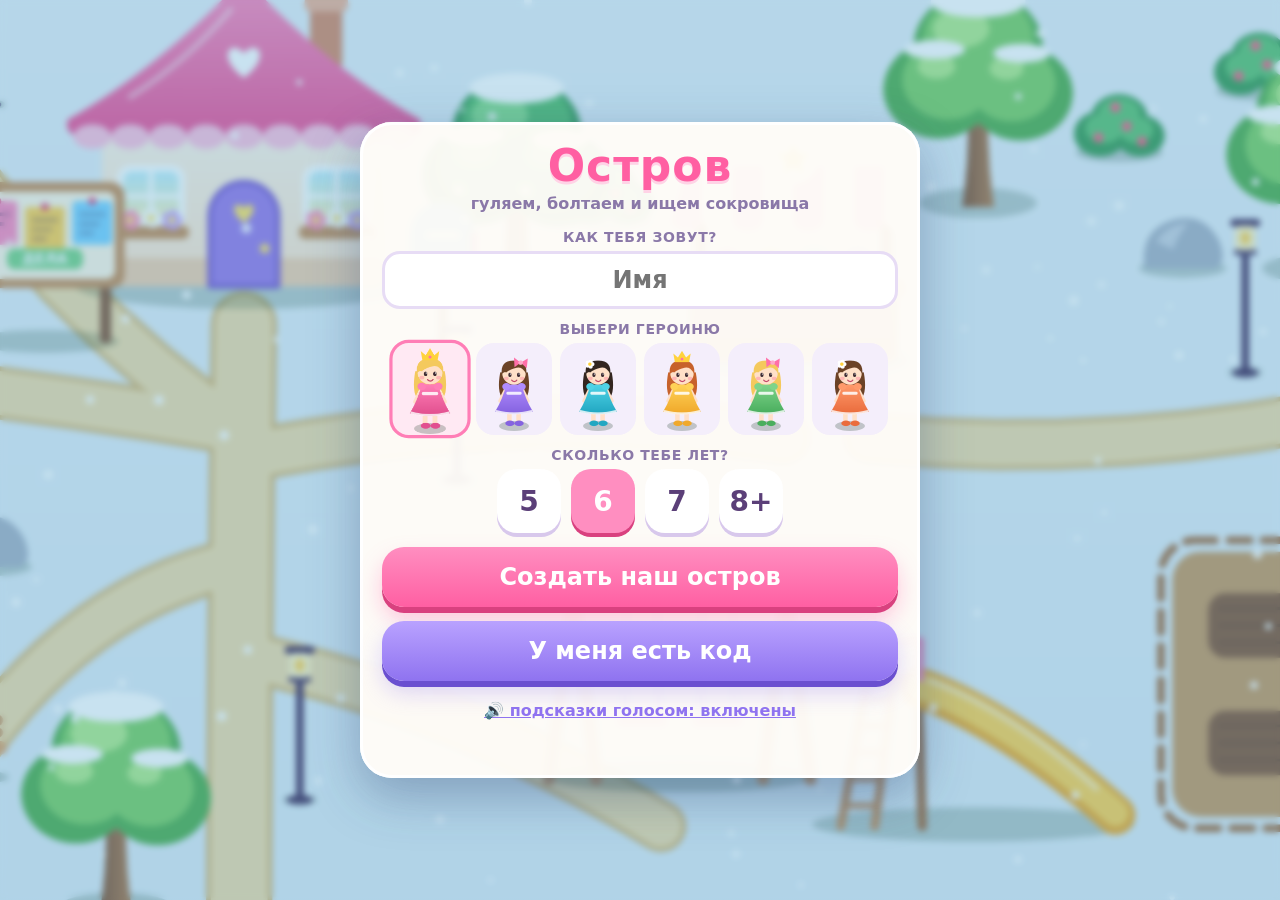
==== commit 64ba91ed: "Add files via upload" ====
--- a/index.html
+++ b/index.html
@@ -233,6 +233,7 @@
   #ages button { width: 64px; height: 64px; border-radius: 20px; background: #fff; font-size: 28px; font-weight: 900; color: #5b3f78; box-shadow: 0 4px 0 #d8c8ec; }
   #ages button.on { background: #ff8ec0; color: #fff; box-shadow: 0 4px 0 #d9417f; }
   #skills { white-space: pre-line; text-align: left; font-size: 15px; margin: 10px 4px 0; color: #6d5a88; }
+  .task.week { background: #e6f6ff; }
   .modalbg { position: fixed; inset: 0; background: rgba(40, 40, 80, .45); display: flex; align-items: center; justify-content: center; padding: 14px; overflow: auto; touch-action: pan-y; }
   #albumgrid { display: grid; grid-template-columns: repeat(4, 1fr); gap: 10px; margin-top: 12px; }
   #albumgrid div { aspect-ratio: 1; border-radius: 18px; background: #f4eefb; display: flex; flex-direction: column; align-items: center; justify-content: center; font-size: 38px; line-height: 1.1; }
@@ -591,7 +592,7 @@
 }
 /* деревья: 0,1 — зелёные, 2 — цветущее, 3 — ёлка, 4 — пальма */
 /* время Красноярска (UTC+7): сезон, погода, время суток — у всех игроков одинаковые */
-var TEST = (function () { var q = {}; location.search.replace(/[?&](h|season|wx)=([\w.]+)/g, function (m, k, v) { q[k] = v; }); return q; })();
+var TEST = (function () { var q = {}; location.search.replace(/[?&](h|season|wx|sat)=([\w.]+)/g, function (m, k, v) { q[k] = v; }); return q; })();
 function krasNow() { var d = new Date(Date.now() + 7 * 3600000); if (TEST.h !== undefined) d.setUTCHours(+TEST.h); return d; }
 function dayKeyOf(d) { return d.toISOString().slice(0, 10); }
 function hashStr(s) { var h = 2166136261; for (var i = 0; i < s.length; i++) { h ^= s.charCodeAt(i); h = Math.imul(h, 16777619); } return h >>> 0; }
@@ -1710,22 +1711,46 @@
     .replace(/[\u{1F000}-\u{1FFFF}\u{2190}-\u{2BFF}\u{FE0F}\u{200D}·]/gu, ' ').replace(/\s+/g, ' ').trim();
 }
 var sayQ = [], sayBusy = 0, sayImp = false, sayId = 0, sayTimer = null;
-function sayPump() {
-  if (sayBusy || !sayQ.length) return;
-  var it = sayQ.shift(), id = ++sayId; sayBusy = id; sayImp = it.imp;
-  function done() { if (sayBusy !== id) return; sayBusy = 0; sayImp = false; clearTimeout(sayTimer); sayPump(); }
+/* живой голос с сервера (Яндекс), а если его нет — голос самого планшета */
+var ttsOn = /^https?:$/.test(location.protocol) && !!location.host, ttsAudio = null, ttsBad = 0;
+var NPCV = ['hog', 'sq', 'owl', 'bear', 'bun', 'oct'];
+function whoVoice(t) { // «Сова Софья: ...» — говорит сама сова своим голосом
+  for (var i = 0; i < (window.NPCS ? NPCS.length : 0); i++) { var n = NPCS[i].n + ': '; if (t.indexOf(n) === 0) return { v: NPCV[i], t: t.slice(n.length) }; }
+  return { v: 'n', t: t };
+}
+function sayLocal(it, done) {
+  if (!window.speechSynthesis) { done(); return; }
   try {
     var u = new SpeechSynthesisUtterance(it.t); u.lang = 'ru-RU'; if (ruVoice) u.voice = ruVoice; u.rate = 1; u.pitch = 1.15; u.volume = 1;
     u.onend = done; u.onerror = done; sayTimer = setTimeout(done, 2500 + it.t.length * 120);
     speechSynthesis.speak(u);
   } catch (e) { done(); }
 }
+function sayPump() {
+  if (sayBusy || !sayQ.length) return;
+  var it = sayQ.shift(), id = ++sayId; sayBusy = id; sayImp = it.imp;
+  function done() { if (sayBusy !== id) return; sayBusy = 0; sayImp = false; clearTimeout(sayTimer); sayPump(); }
+  if (!ttsOn || ttsBad > 2) { sayLocal(it, done); return; }
+  if (!ttsAudio) ttsAudio = new Audio();
+  var A = ttsAudio, started = false, fb = false;
+  function fallback(code) { if (sayBusy !== id || fb) return; fb = true; if (code === 404) ttsOn = false; else ttsBad++; clearTimeout(sayTimer); sayLocal(it, done); }
+  A.onplaying = function () { started = true; ttsBad = 0; clearTimeout(sayTimer); sayTimer = setTimeout(done, 4000 + it.t.length * 150); };
+  A.onended = done;
+  A.onerror = function () { if (started) { done(); return; } fetch(A.src, { method: 'HEAD' }).then(function (r) { fallback(r.status); }, function () { fallback(0); }); };
+  A.src = '/tts?v=' + it.v + '&t=' + encodeURIComponent(it.t);
+  sayTimer = setTimeout(function () { if (!started) { try { A.pause(); } catch (e) { /* */ } fallback(0); } }, 6000);
+  var pr = A.play(); if (pr && pr.catch) pr.catch(function (e) { if (e && e.name === 'NotAllowedError') { ttsBad = 9; } if (!started) fallback(0); });
+}
+function sayStop() { sayQ = []; sayBusy = 0; sayImp = false; clearTimeout(sayTimer); try { speechSynthesis.cancel(); } catch (e) { /* не страшно */ } if (ttsAudio) { try { ttsAudio.pause(); } catch (e) { /* */ } ttsAudio.onended = ttsAudio.onerror = ttsAudio.onplaying = null; } }
 /* imp = важное (приветствие, письмо, дела): перебивает всё; обычные подсказки встают в очередь за важным */
-function say(text, imp) {
-  if (store.voice === false || !window.speechSynthesis || !text) return;
-  var t = speakable(text); if (!t) return; lastSaid = t;
-  if (imp || !sayImp) { sayQ = []; sayBusy = 0; sayImp = false; try { speechSynthesis.cancel(); } catch (e) { /* не страшно */ } }
-  sayQ.push({ t: t, imp: !!imp }); if (sayQ.length > 3) sayQ.splice(0, sayQ.length - 3);
+function say(text, imp, voice) {
+  if (store.voice === false || !text) return;
+  var w = whoVoice(String(text)), t = speakable(w.t); if (!t) return; lastSaid = t;
+  if (imp || !sayImp) sayStop();
+  var v = voice || w.v, parts = t.match(/[^.!?]+[.!?]*\s*/g) || [t], cur = '';
+  parts.forEach(function (p) { if (cur && (cur + p).length > 220) { sayQ.push({ t: cur.trim(), imp: !!imp, v: v }); cur = ''; } cur += p; }); // длинное — кусочками по фразам
+  if (cur.trim()) sayQ.push({ t: cur.trim(), imp: !!imp, v: v });
+  if (sayQ.length > 8) sayQ.splice(0, sayQ.length - 8);
   sayPump();
 }
 
@@ -1775,6 +1800,7 @@
     stars = m.stars.map(function (s) { return { id: s.id, x: s.x, y: s.y, m: s.m | 0, k: s.k | 0, born: T }; });
     total = m.total; $('starn').textContent = total;
     ward = m.ward || []; pets = m.pets || {};
+    week = m.week || null; medals = m.medals || [];
     mat = m.mat || { w: 0, r: 0, h: 0 }; got = m.got || { t: [], r: [], s: [] }; npcs = m.npc || {}; proj = m.proj || {}; cafe = m.cafe || [-1, -1]; matChip(); hideShells();
     garden = m.garden || [null, null, null, null, null, null]; food = m.food || 0; fishA = m.fish || []; bugsA = m.bugs || []; cropsA = m.crops || []; petDay = m.petDay || {}; SOFF = m.now ? m.now - Date.now() : 0;
     day = m.day || null; mailReady = !!m.mail; lim = m.lim || null; updatePlanBadge();
@@ -1832,6 +1858,7 @@
   else if (m.t === 'pg') projMsg(m);
   else if (m.t === 'pz') say('Пока нечего вложить. Соберите звёзды, брёвна, камни и ракушки!', true);
   else if (m.t === 'cf') cafeMsg(m);
+  else if (m.t === 'wk' || m.t === 'wd') weekMsg(m);
   else if (m.t === 'qr' || m.t === 'qq') qzMsg(m);
   else if (m.t === 'fc' || m.t === 'bc') catchMsg(m);
   else if (m.t === 'pn') toast(PETS[m.k].n + (m.a === 'f' ? ' уже сытый.' : m.a === 'p' ? ' уже наглажен сегодня.' : ' уже наигрался сегодня.') + ' Приходи завтра!');
@@ -2038,7 +2065,7 @@
 };
 $('demo').onclick = function () { audioInit(); startDemo(); };
 function voiceLabel() { $('voicebtn').textContent = store.voice === false ? '🔇 подсказки голосом: выключены' : '🔊 подсказки голосом: включены'; }
-$('voicebtn').onclick = function () { store.voice = store.voice === false; saveStore(); voiceLabel(); if (store.voice !== false) say('Подсказки голосом включены'); else if (window.speechSynthesis) speechSynthesis.cancel(); };
+$('voicebtn').onclick = function () { store.voice = store.voice === false; saveStore(); voiceLabel(); if (store.voice !== false) say('Подсказки голосом включены'); else sayStop(); };
 voiceLabel();
 
 function enterGame(code) {
@@ -2870,7 +2897,7 @@
   return q;
 }
 var quiz = null, quizT = -99, QPRAISE = ['Молодец!', 'Умница!', 'Правильно!', 'Вот это да! Верно!', 'Супер!', 'Отлично!'];
-var QWHO = { count: ['🦔', 'Ёжик Тимоша'], add: ['🦉', 'Сова Софья'], abc: ['🦉', 'Сова Софья'], pat: ['🐰', 'Зайка Пуша'], more: ['🐻', 'Мишка Потап'] };
+var QWHO = { count: ['🦔', 'Ёжик Тимоша', 'hog'], add: ['🦉', 'Сова Софья', 'owl'], abc: ['🦉', 'Сова Софья', 'owl'], pat: ['🐰', 'Зайка Пуша', 'bun'], more: ['🐻', 'Мишка Потап', 'bear'] };
 function anyModal() { var any = false; Array.prototype.forEach.call(document.querySelectorAll('.modalbg'), function (el) { if (!el.classList.contains('hidden')) any = true; }); return any; }
 function quizLater(ks, delay) { // задачка после дела: не чаще раза в 45 секунд
   if (!me || T - quizT < 45 || game || quiz) return;
@@ -2885,7 +2912,7 @@
   $('qshow').innerHTML = q.show; $('qshow').classList.toggle('hidden', !q.show);
   var box = $('qopts'); box.innerHTML = ''; box.className = 'qopts' + (q.small === 1 ? ' words' : q.small === 2 ? ' groups' : '');
   q.opts.forEach(function (o, i) { var b = document.createElement('button'); b.textContent = o.t; b.onclick = function () { answerQ(i, b); }; box.appendChild(b); });
-  say(q.say, true);
+  say(q.say, true, QWHO[k][2]);
 }
 function answerQ(i, btn) {
   var q = quiz.q, st = skLvl(q.k); if (quiz.lock) return; unlockAudio();
@@ -2907,13 +2934,44 @@
   var q = quiz; quiz = null; $('quizm').classList.add('hidden');
   if (q.all > 1) { var txt = 'Урок окончен! Правильно ' + q.good + ' из ' + q.all + '. ' + (q.good === q.all ? 'Ты лучшая ученица на острове!' : 'Ты здорово постаралась!'); say(txt, true); toast(txt, false, true); if (q.good >= 3) send({ t: 'qs' }); }
 }
-$('qsay').onclick = function () { unlockAudio(); if (quiz) say(quiz.q.say, true); };
+$('qsay').onclick = function () { unlockAudio(); if (quiz) say(quiz.q.say, true, QWHO[quiz.q.k][2]); };
 $('qskip').onclick = function () { if (quiz && quiz.all > 1 && quiz.left > 1) { quiz.left--; nextQ(); return; } quiz = null; $('quizm').classList.add('hidden'); };
 function schoolSpot() { return d2(me.x, me.y, SCHOOL.x, SCHOOL.y + 70) < 120 * 120 ? { key: 'school', ui: 'school', n: 'Урок в школе', e: '🏫' } : null; }
 function openSchool() { say('Добро пожаловать в лесную школу! Сова Софья приготовила пять задачек.', true); startQuiz(['count', 'add', 'abc', 'pat', 'more'], 5, 'Урок'); }
 function qzMsg(m) { total = m.total; bumpStars(); if (m.t === 'qq') toast((m.by === store.id ? 'За урок ' : nameOf(m.by) + ' закончила урок! ') + '+' + m.add + ' ⭐'); }
 function skillReport() { return Object.keys(SKN).map(function (k) { var s = skLvl(k); return SKN[k] + ': уровень ' + s.l + (s.n ? ', верно ' + s.ok + ' из ' + s.n : ''); }).join('\n'); }
 
+/* ===== неделя, суббота, Новый год ===== */
+var week = null, medals = [];
+var WNAME = { fish: ['Неделя рыбалки', '🎣', 'Вместе поймайте {n} рыбок'], bug: ['Неделя бабочек', '🦋', 'Вместе поймайте сачком {n} жучков и бабочек'], quiz: ['Неделя умников', '🧠', 'Вместе решите {n} задачек'], harvest: ['Неделя урожая', '🥕', 'Вместе соберите {n} урожаев'], npc: ['Неделя добрых дел', '💛', 'Помогите жителям {n} раз'], wood: ['Неделя строителей', '🪵', 'Вместе соберите {n} брёвен'] };
+if (SEASON === 'winter') WNAME.bug = ['Неделя снежинок', '❄️', 'Вместе поймайте сачком {n} снежинок'];
+function isSat() { return TEST.sat !== undefined ? !!TEST.sat : krasNow().getUTCDay() === 6; }
+function nyDays() { var d = krasNow(), y = d.getUTCFullYear(), ny = Date.UTC(y + (d.getUTCMonth() === 0 && d.getUTCDate() <= 1 ? 0 : 1), 0, 1); return Math.ceil((ny - Date.UTC(y, d.getUTCMonth(), d.getUTCDate())) / 86400000); }
+function daysWord(n) { var a = n % 100, k = n % 10; return a > 10 && a < 20 ? 'дней' : k === 1 ? 'день' : k >= 2 && k <= 4 ? 'дня' : 'дней'; }
+function weekText() { if (!week) return ''; var W = WNAME[week.k]; return W[0] + '! ' + W[2].replace('{n}', week.need) + ' — и получите медаль и ' + WEEK_REWARD + ' ⭐.'; }
+var WEEK_REWARD = 50;
+function weekMsg(m) {
+  week = m.week; if (m.medals) medals = m.medals;
+  if (m.t === 'wd') { total = m.total; bumpStars(); var txt = 'Ура! Цель недели выполнена! Вы получили медаль «' + WNAME[week.k][0] + '» и ' + WEEK_REWARD + ' ⭐!'; say(txt, true); toast('🏅 ' + txt, false, true); if (me) burst(me.x, me.y - 80, 40); beep([523, 659, 784, 1047, 1319, 1568, 2093], 0.1, 0.14); }
+  else if (week.have === Math.floor(week.need / 2)) toast(WNAME[week.k][1] + ' ' + WNAME[week.k][0] + ': уже половина — ' + week.have + ' из ' + week.need + '!');
+}
+function drawFest(x0, y0, vw, vh) { // субботние флажки и шарики у домика
+  if (!isSat()) return;
+  var lines = [[HOUSE.x - 330, HOUSE.y - 230, BOARD.x - 40, BOARD.y - 150], [HOUSE.x + 330, HOUSE.y - 230, MAILBOX.x + 120, MAILBOX.y - 160], [HOUSE.x - 330, HOUSE.y - 230, HOUSE.x + 330, HOUSE.y - 230]];
+  if (built(2)) lines.push([STAGE.x - 230, STAGE.y - 330, STAGE.x + 230, STAGE.y - 330]);
+  var cols = ['#ff6fa8', '#ffd257', '#7ed48a', '#7ab8ff', '#b98cff'];
+  lines.forEach(function (L) {
+    if (Math.max(L[0], L[2]) < x0 - 50 || Math.min(L[0], L[2]) > x0 + vw + 50 || Math.max(L[1], L[3]) < y0 - 100 || Math.min(L[1], L[3]) > y0 + vh + 100) return;
+    var n = Math.max(4, Math.round(Math.hypot(L[2] - L[0], L[3] - L[1]) / 46));
+    ctx.strokeStyle = '#8a5a3a'; ctx.lineWidth = 2; ctx.beginPath();
+    for (var i = 0; i <= n; i++) { var f = i / n, x = L[0] + (L[2] - L[0]) * f, y = L[1] + (L[3] - L[1]) * f + Math.sin(f * Math.PI) * 40; if (i) ctx.lineTo(x, y); else ctx.moveTo(x, y); }
+    ctx.stroke();
+    for (var j = 0; j < n; j++) { var g = (j + 0.5) / n, fx = L[0] + (L[2] - L[0]) * g, fy = L[1] + (L[3] - L[1]) * g + Math.sin(g * Math.PI) * 40, sw = Math.sin(T * 3 + j) * 3; ctx.fillStyle = cols[j % cols.length]; ctx.beginPath(); ctx.moveTo(fx - 13, fy); ctx.lineTo(fx + 13, fy); ctx.lineTo(fx + sw, fy + 26); ctx.closePath(); ctx.fill(); }
+  });
+  [[HOUSE.x - 380, HOUSE.y + 10], [HOUSE.x + 380, HOUSE.y + 10]].forEach(function (b, k) {
+    for (var i = 0; i < 3; i++) { var bx = b[0] + (i - 1) * 30, by = b[1] - 190 - i % 2 * 26 + Math.sin(T * 2 + i + k) * 6; ctx.strokeStyle = 'rgba(90,70,110,.6)'; ctx.lineWidth = 2; ctx.beginPath(); ctx.moveTo(b[0], b[1]); ctx.lineTo(bx, by + 30); ctx.stroke(); ctx.fillStyle = cols[(i + k * 2) % cols.length]; ell(ctx, bx, by, 24, 30); ctx.fill(); ctx.fillStyle = 'rgba(255,255,255,.5)'; ell(ctx, bx - 8, by - 10, 6, 9); ctx.fill(); }
+  });
+}
 var shellHide = {};
 function hideShells() { shellHide = {}; got.s.forEach(function (i) { if (SHELLS[i] !== undefined) shellHide[SHELLS[i]] = 1; }); }
 function npcMsg(m) {
@@ -3009,6 +3067,9 @@
   var pj = -1; PROJ.forEach(function (P, i) { if (pj < 0 && !built(i) && !building(i)) pj = i; });
   if (pj >= 0) parts.push('А ещё мы строим: ' + PROJ[pj].n.toLowerCase() + '. Тряси деревья, собирай камешки и ракушки — и неси на стройку!');
   else PROJ.forEach(function (P, i) { if (building(i)) parts.push(P.n + ' строится, скоро будет готово!'); });
+  if (week && !week.done) parts.push('А ещё сейчас ' + weekText().charAt(0).toLowerCase() + weekText().slice(1) + ' Уже ' + week.have + ' из ' + week.need + '.');
+  if (isSat()) parts.push('Сегодня суббота — праздник на острове! Звездопады чаще, а сундучок дня в два раза больше!');
+  if (SEASON === 'winter' && nyDays() <= 31 && nyDays() > 0) parts.push('До Нового года осталось ' + nyDays() + ' ' + daysWord(nyDays()) + '!');
   if (day && day.deals && day.deals.length) parts.push('А в лавке сегодня товар дня со скидкой: ' + day.deals.map(function (i) { return CAT[i].n.toLowerCase(); }).join(', ') + '.');
   say(parts.join(' '), true);
   toast(hello() + '! Сегодня ' + tasksLeft().length + ' дела — нажми 📋', false, true);
@@ -3029,7 +3090,15 @@
     d.onclick = function () { say('Товар дня в лавке: ' + CAT[i].n + ', всего ' + dealPrice(i) + ' ⭐.', true); };
     l.appendChild(d);
   });
-  $('breward').textContent = day && day.done ? 'Сундучок дня уже получен 🎁' : 'Все дела — сундучок дня: ' + DAY_REWARD + ' ⭐';
+  if (week) {
+    var wd = document.createElement('div'), W = WNAME[week.k]; wd.className = 'task week' + (week.done ? ' done' : '');
+    wd.innerHTML = '<i>' + (week.done ? '🏅' : W[1]) + '</i><span></span><small>' + Math.min(week.have, week.need) + ' / ' + week.need + '</small>';
+    wd.querySelector('span').textContent = W[0] + ': ' + W[2].replace('{n}', week.need).toLowerCase();
+    wd.onclick = function () { say(week.done ? 'Цель недели выполнена! Медаль уже ваша.' : weekText() + ' Сделано ' + week.have + ' из ' + week.need + '.', true); };
+    l.appendChild(wd);
+  }
+  var bonus = isSat() ? DAY_REWARD * 2 : DAY_REWARD;
+  $('breward').textContent = (day && day.done ? 'Сундучок дня уже получен 🎁' : 'Все дела — сундучок дня: ' + bonus + ' ⭐' + (isSat() ? ' (суббота — вдвойне!)' : '')) + (medals.length ? '   Медали: ' + medals.map(function (k) { return WNAME[k] ? WNAME[k][1] : '🏅'; }).join(' ') : '') + (SEASON === 'winter' && nyDays() <= 31 ? '   🎄 До Нового года: ' + nyDays() + ' ' + daysWord(nyDays()) : '');
   $('boardm').classList.remove('hidden');
   if (speak) say(planWords(), true);
 }
@@ -3053,7 +3122,7 @@
     var t = day && day.tasks[m.i]; if (!t) return; t.have = m.have; updatePlanBadge();
     if (m.done) { var n = tasksLeft().length; toast('Дело сделано: ' + taskText(t) + '! ✅' + (n ? ' Осталось ' + n + '.' : '')); beep([784, 988, 1175], 0.08, 0.12); }
   }
-  else if (m.t === 'dd') { day.done = true; total = m.total; bumpStars(); updatePlanBadge(); burst(me.x, me.y - 80, 30); say('Ура! Все дела на сегодня сделаны! Сундучок дня: +' + DAY_REWARD + ' ⭐. Завтра будут новые дела!', true); toast('🎁 Сундучок дня: +' + DAY_REWARD + ' ⭐', false, true); beep([523, 659, 784, 1047, 1319, 1568], 0.1, 0.14); }
+  else if (m.t === 'dd') { day.done = true; total = m.total; bumpStars(); updatePlanBadge(); burst(me.x, me.y - 80, 30); var dr = m.add || DAY_REWARD; say('Ура! Все дела на сегодня сделаны! Сундучок дня: +' + dr + ' ⭐. Завтра будут новые дела!', true); toast('🎁 Сундучок дня: +' + dr + ' ⭐', false, true); beep([523, 659, 784, 1047, 1319, 1568], 0.1, 0.14); }
   else if (m.t === 'ml') {
     total = m.total; bumpStars();
     if (m.g.f !== undefined) { inv[m.g.f] = m.n; drawTray(); }
@@ -3644,6 +3713,7 @@
   if (curMap === 2 && cw > ch) { cam.x = HW / 2; cam.y = HH / 2; }
   var x0 = cam.x - vw / 2, y0 = cam.y - vh / 2;
   if (curMap === 1) drawCave(dt, x0, y0, vw, vh); else if (curMap === 2) drawHouse(dt, x0, y0, vw, vh); else drawIsland(dt, x0, y0, vw, vh);
+  if (curMap === 0) drawFest(x0, y0, vw, vh);
   drawParts(dt, curMap);
   if (curMap === 0) { var na = nightLevel(krasHour()); if (na > 0.02) drawNight(na); drawWeather(dt, na); ctx.setTransform(scale, 0, 0, scale, cw / 2 - cam.x * scale, ch / 2 - cam.y * scale); }
   if (curMap === 1) { drawDark(); ctx.setTransform(scale, 0, 0, scale, cw / 2 - cam.x * scale, ch / 2 - cam.y * scale); }
